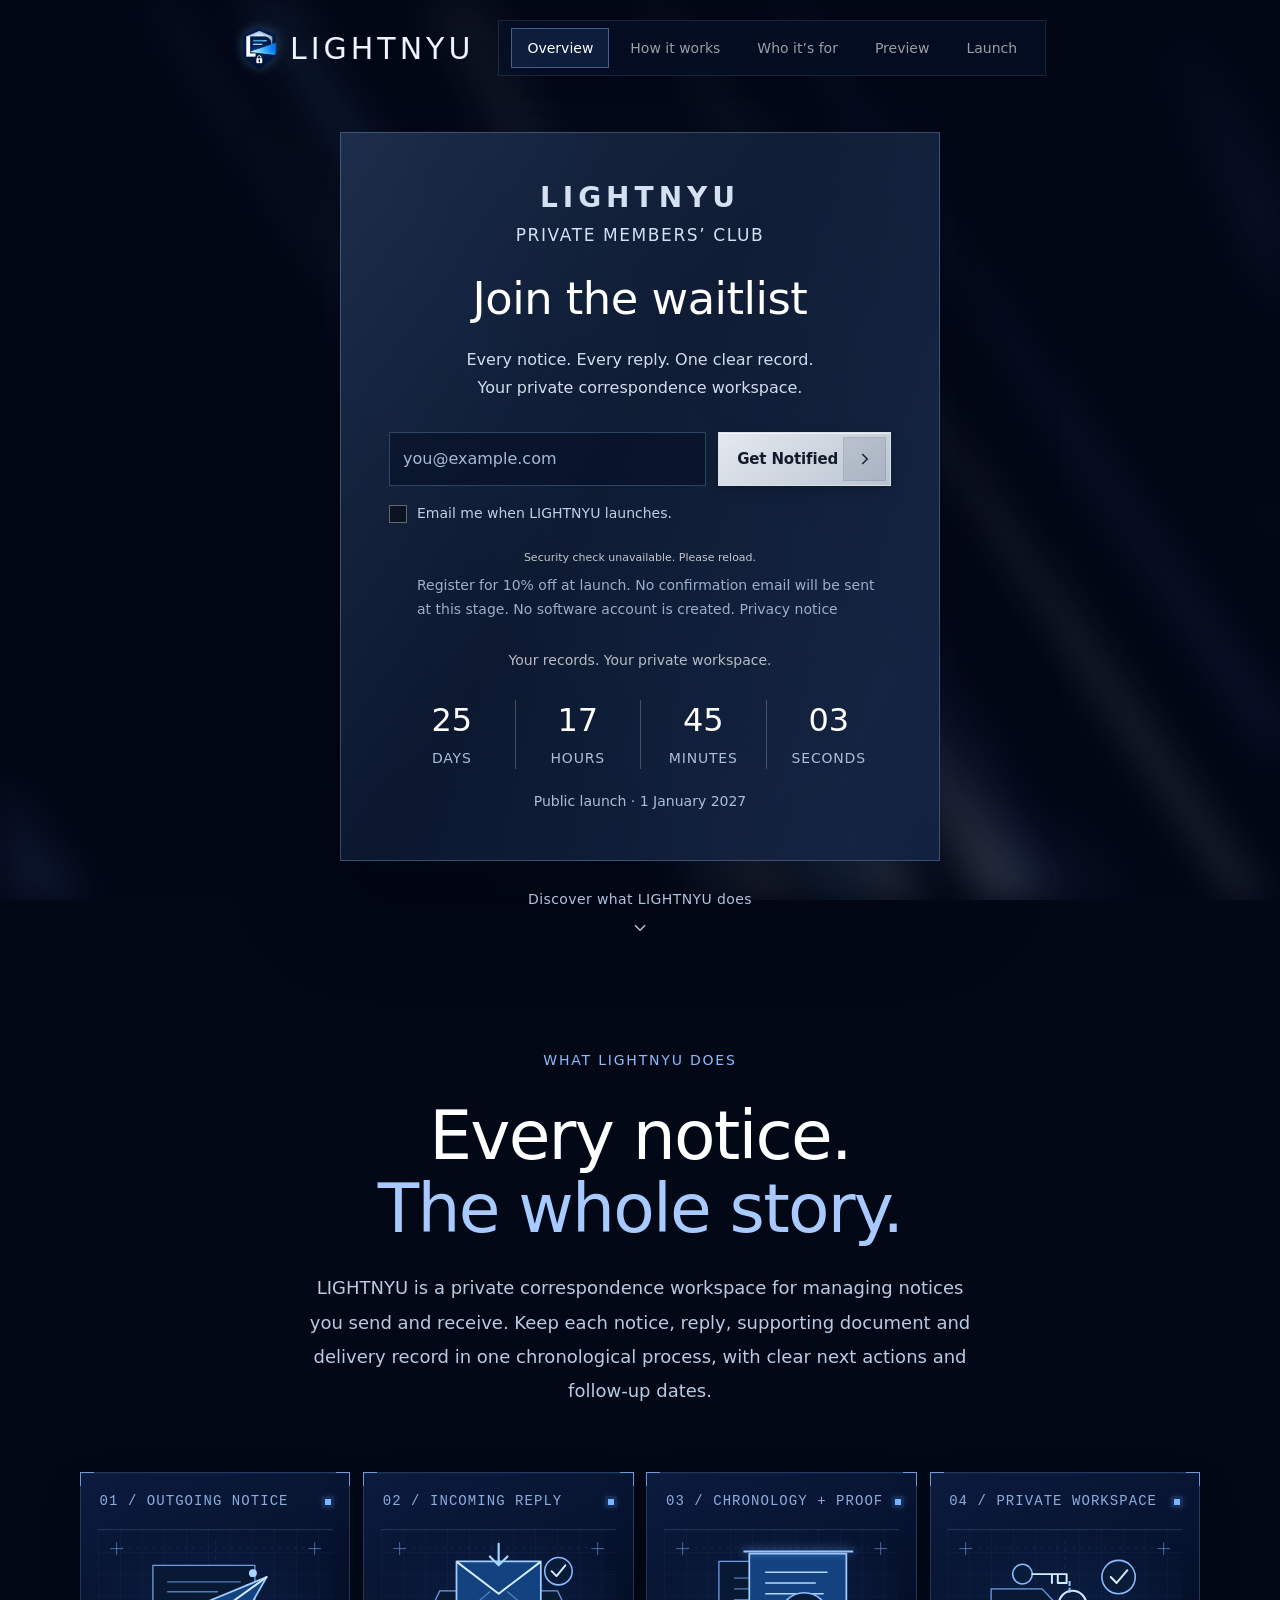
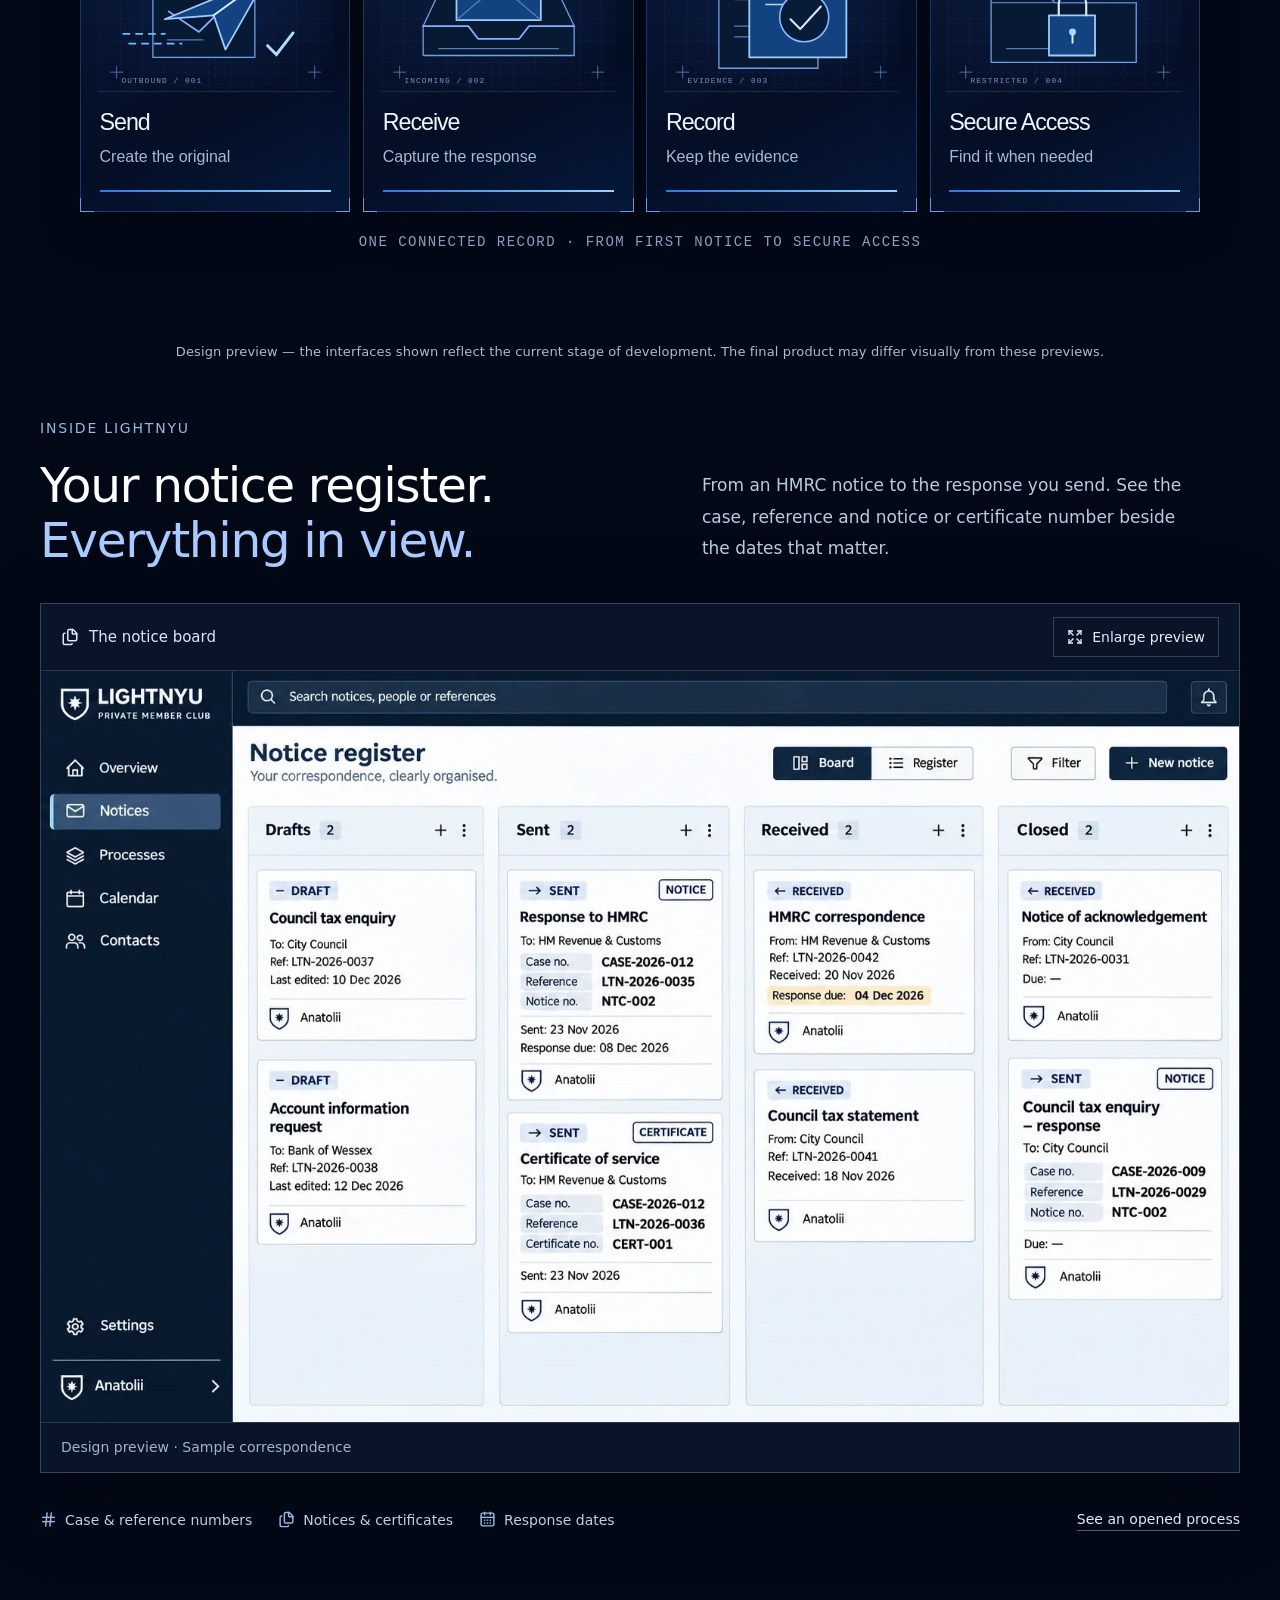
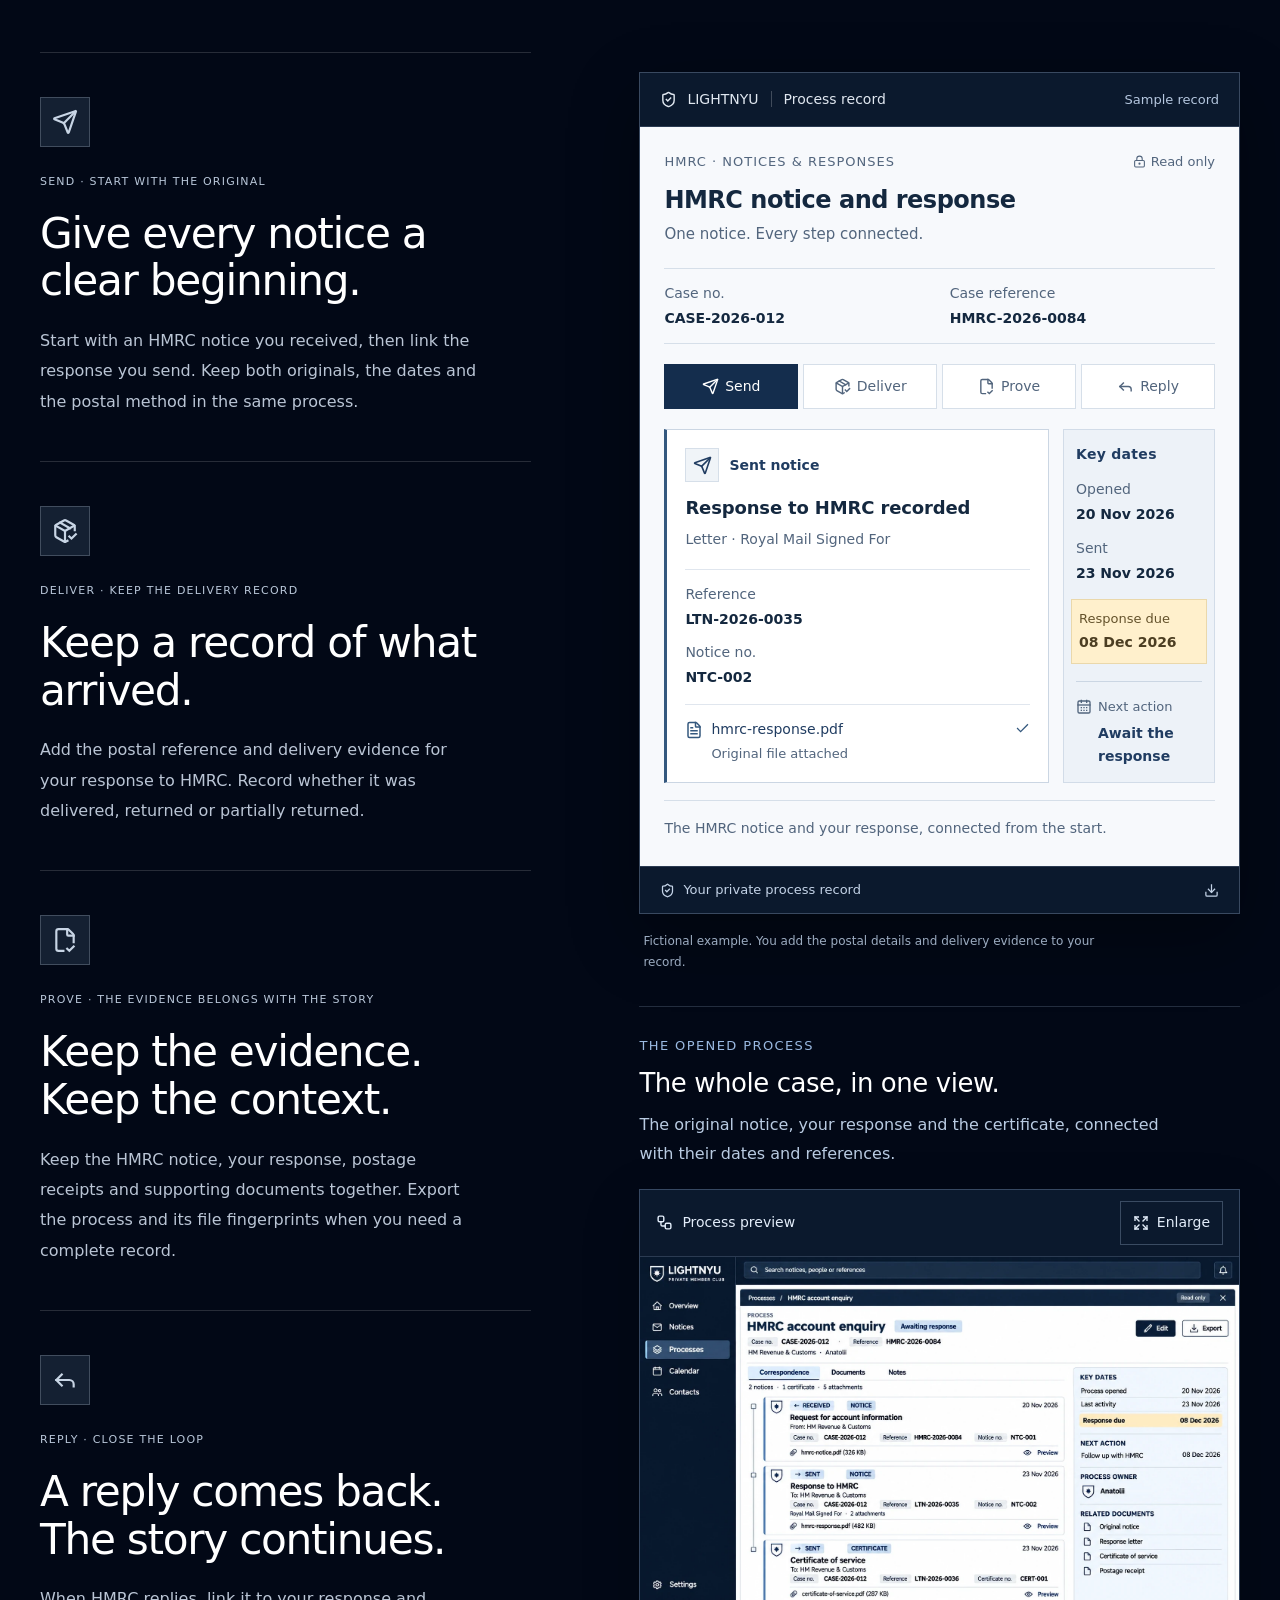
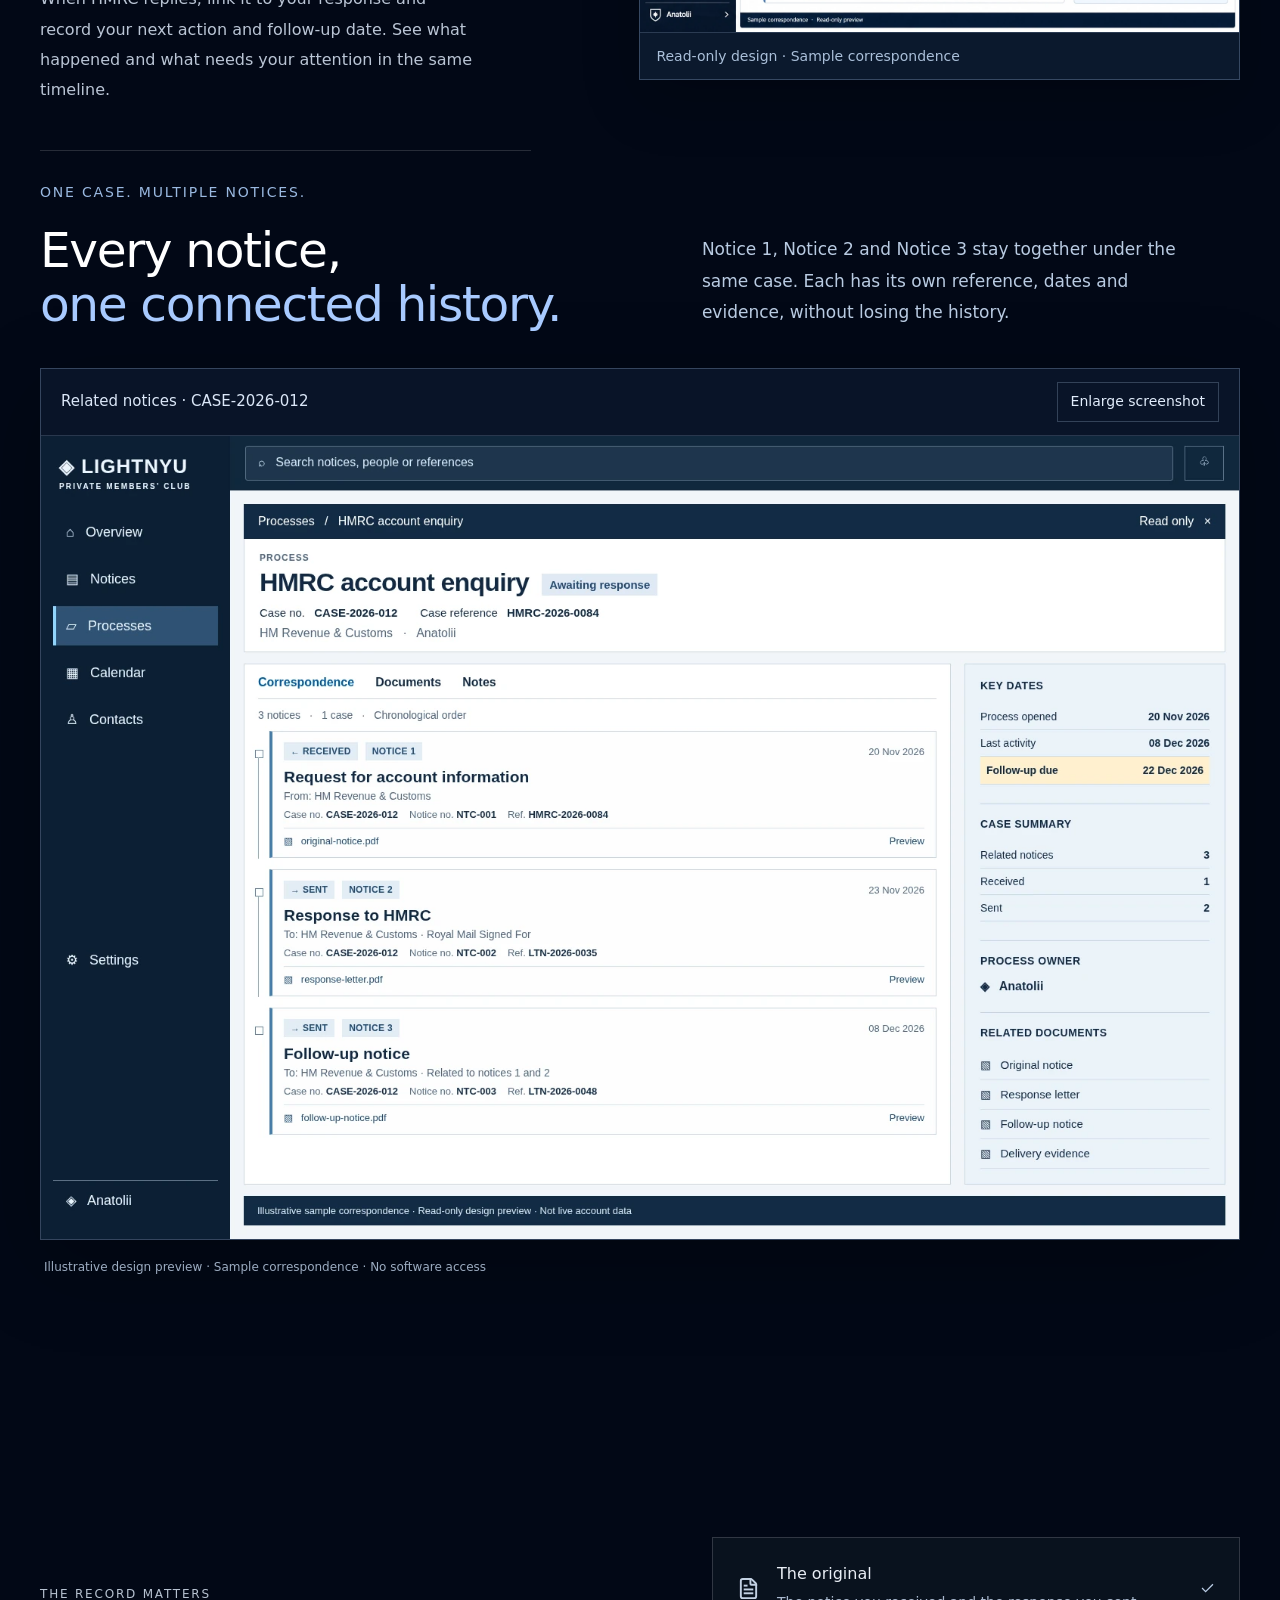
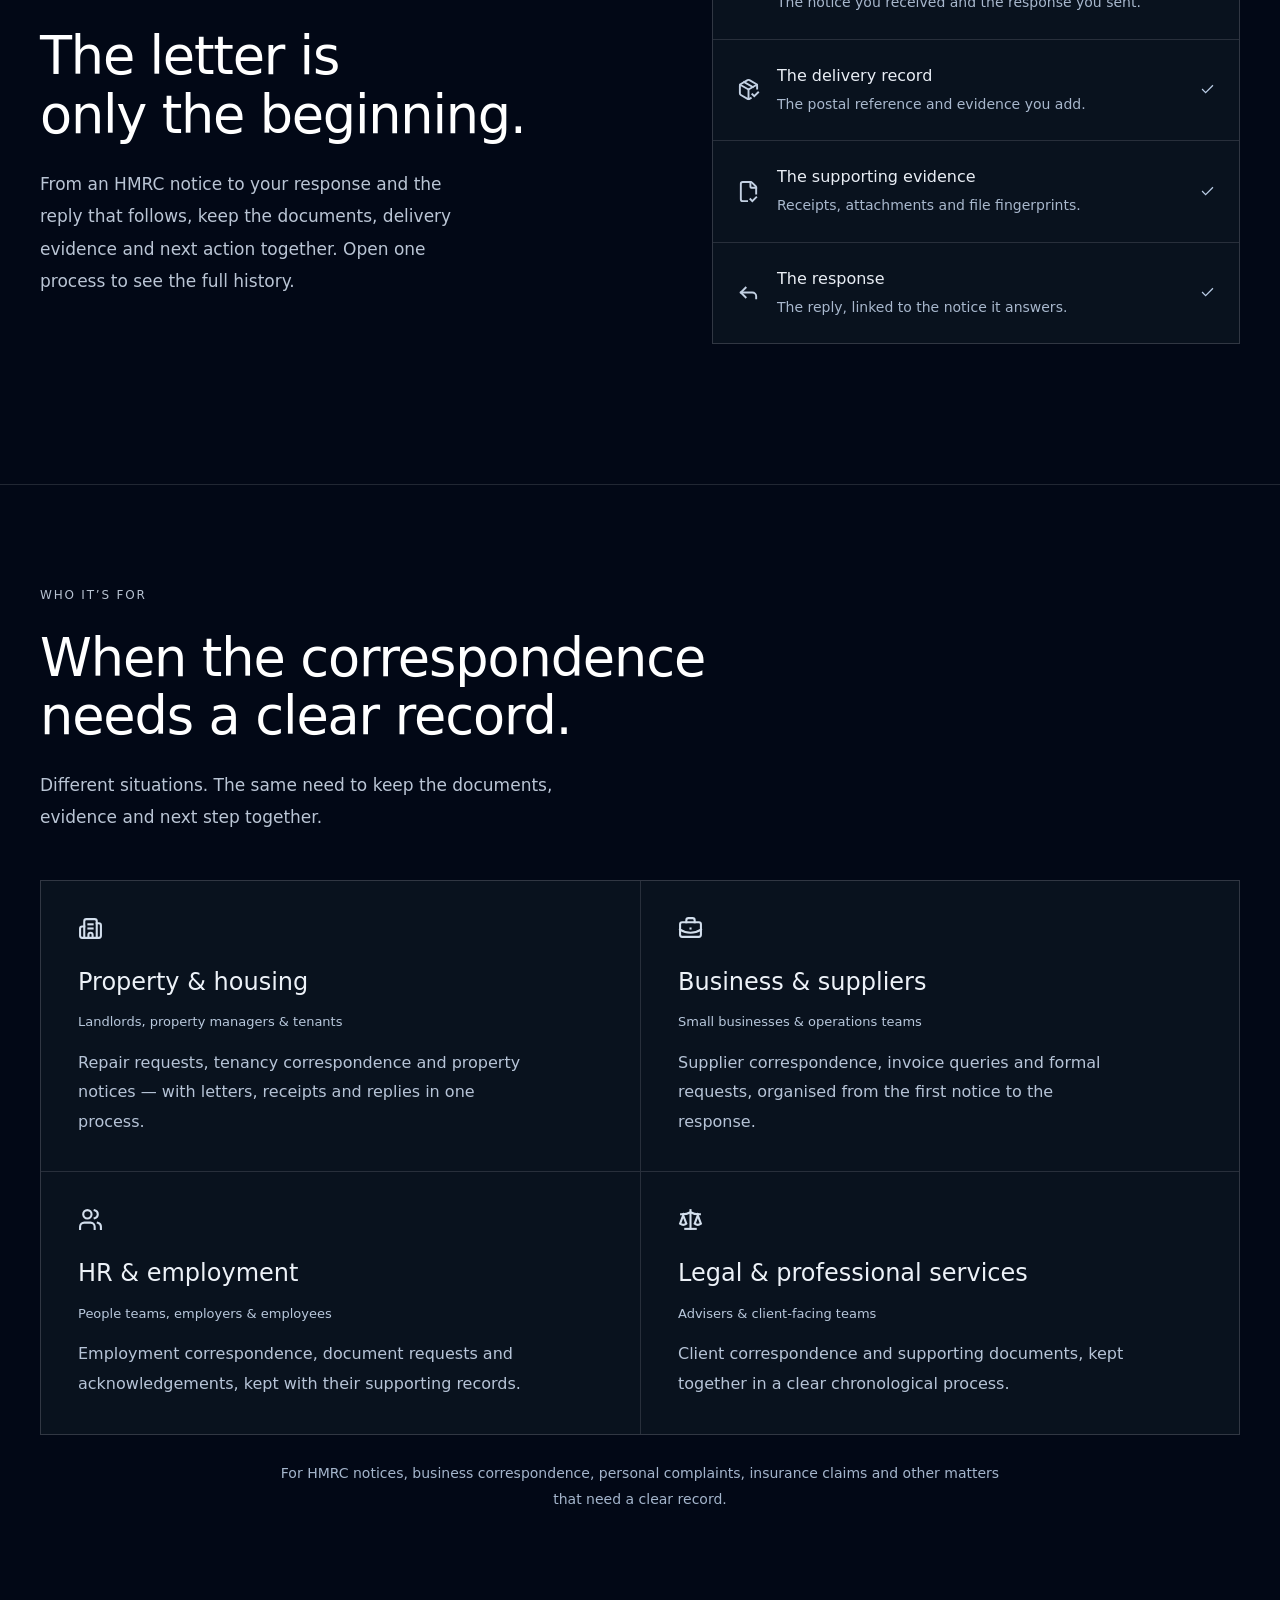
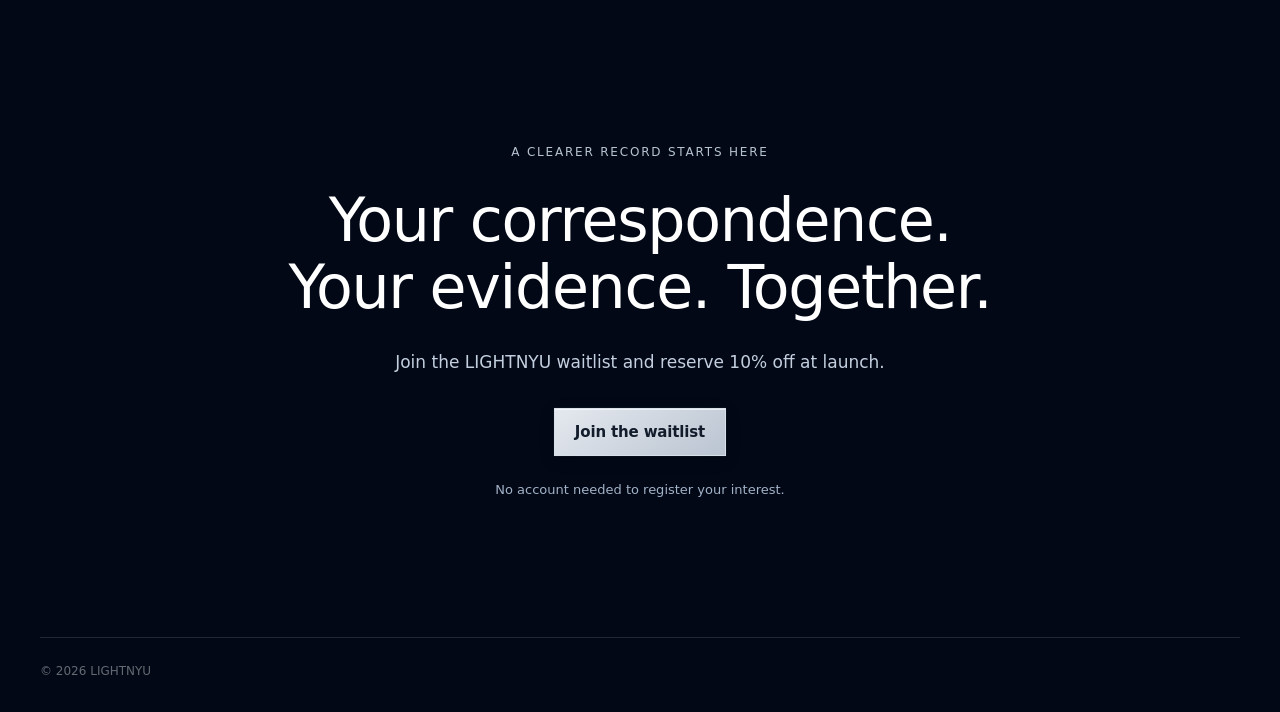
==== index.html @ 3d489ab7 "Restore original wordmark beside standalone shield and clarify design preview" ====
<!DOCTYPE html><html lang="en"><head><meta charSet="utf-8"/><meta name="viewport" content="width=device-width, initial-scale=1"/><link rel="stylesheet" href="/site-base.css"/><link rel="stylesheet" href="/site-extra.css"/><title>LIGHTNYU — Private members’ club &amp; correspondence workspace</title><meta name="description" content="LIGHTNYU brings notices, replies, documents and delivery evidence into one private timeline, with clear next actions for every process."/><link rel="shortcut icon" href="/images/lightnyu-logo-icon.webp"/><link rel="icon" href="/images/lightnyu-logo-icon.webp"/>
<link rel="stylesheet" href="/waitlist-security.css"/><meta name="lightnyu-release" content="brand-privacy-20261124d"/>
<link rel="stylesheet" href="/landing-brand-20261124d.css"/></head><body class="antialiased"><div id="root" class="kinetic-grid-content"></div><script type="module" src="/assets/landing-20261124d.js"></script></body></html>
---- site-extra.css ----
.auth-card>p:not(.site-eyebrow){color:#5e718c}.auth-switch{color:#5e728d;border-color:#b5c2d3}.auth-switch a{color:#233e62}.auth-demo{color:#627693}.auth-continue{letter-spacing:.1px}.auth-layout{gap:11%}.dashboard-nav .brand{letter-spacing:2px;gap:10px;font-size:23px;font-weight:400}.dashboard-nav .brand svg{width:37px;height:37px}.dashboard-nav nav a{color:#5f738f;border-radius:3px}.dashboard-nav nav a:hover{background:#d8dfe8}.dashboard-welcome h1{color:#22344e;letter-spacing:-.9px;font-weight:400}.dashboard-welcome p:not(.site-eyebrow){color:#5e718c}.dashboard-stats article{background:#f3f5f8;border-color:#acbacd;border-radius:5px}.dashboard-stats article>div{color:#667b98}.dashboard-stats article>div svg{stroke-width:1.4px}.dashboard-stats strong{color:#2f486c;font-size:40px;font-weight:400}.dashboard-panel{background:#f3f5f8;border-color:#acbacd;border-radius:5px}.dashboard-panel-head{color:#5d718c;border-color:#bac6d6}.dashboard-panel-head h2{color:#2b4262;font-weight:400}.dashboard-process-row,.dashboard-deadline{border-color:#c7d1de}.dashboard-process-row:hover,.dashboard-deadline:hover{background:#e2e7ef}.dashboard-row-icon{color:#607490;background:#d7dee7;border-radius:4px}.dashboard-process-row h3,.dashboard-deadline h3{color:#324d72;font-weight:400}.dashboard-process-row p,.dashboard-deadline p{color:#6a7f9c}.dashboard-process-row>svg{color:#7286a1}.dashboard-empty{color:#7a8da7}.dashboard-empty p,.dashboard-empty small{color:#637794}.dashboard-bottom>a{color:#617591;background:#e0e5ed;border-color:#a5b4c9;border-radius:5px}.dashboard-bottom h3{color:#324c71;font-weight:400}.dashboard-bottom p{color:#657a97}.onboarding-panel{background:#d4dce6;border-color:#a9b7cb;border-radius:5px}.onboarding-panel h2{color:#2e4668;font-weight:400}.onboarding-panel p:not(.site-eyebrow){color:#627693}.account-panel .field input[readonly]{color:#637794;background:#dee4ec}.account-records h3{color:#233e62;font-weight:400}.account-records>p{color:#627692}.journey-hero,.processes-panel,.process-detail,.accounts-panel,.inline-panel{box-shadow:none;background:#f7f9fc;border-color:#afbccf;border-radius:6px}.simple-heading h1{color:#2c4363;font-weight:400}.page-intro{color:#5c6f8a}.btn.primary{color:#fff;background:#233e62;border-color:#233e62}.btn.primary:hover{background:#172e4d;border-color:#172e4d}.btn{border-radius:4px}.btn.secondary{color:#3d5e8c;border-color:#a5b4c9}.btn.secondary:hover{background:#d3dae4}.journey-stats>div{background:#f5f7fa;border-color:#b6c2d3;border-radius:4px}.journey-stats strong{color:#233e62;font-weight:400}.journey-stats span{color:#637794}.list-heading h2,.process-detail-head h2,.accounts-panel h2,.simple-account-row h3{color:#314b70;font-weight:400}.process-item{border-radius:4px}.process-item-top>strong{color:#314b6f;font-weight:400}.simple-entry-card{background:#f6f8fa;border-color:#abb9cd;border-radius:5px}.entry-head strong{color:#334e73;font-weight:400}.evidence-file{color:#586a83;background:#e2e7ee;border-color:#abb9cc;border-radius:4px}.delivery-actions>button{border-radius:3px}.process-status-row{background:#e6eaf0;border-color:#bac6d6;border-radius:4px}.process-search,.field input,.field select,.field textarea{color:#345078;background:#f6f8fa;border-color:#acbacd;border-radius:4px}.process-notes>summary{background:#d8dee7;border-color:#9dadc4;border-radius:3px}.modal{background:#f1f4f7;border-color:#a0adbf;border-radius:7px}.modal-head{border-color:#b6c2d3}.modal-head h2{color:#334e74;font-weight:400}.modal-footer{background:#dbe1ea;border-color:#b6c2d3}.simple-footer{color:#6a7f9c}.simple-footer>span:first-child{font:400 16px/1.5 var(--heading);letter-spacing:2px;text-transform:uppercase;color:#385578}@media (min-width:1400px){.brand-story{max-width:1260px}}@media (max-width:1000px){.hero-copy h1{font-size:63px}.brand-story{gap:25px;margin-left:5%;margin-right:5%;padding:30px}.brand-story-index{font-size:70px}.auth-intro h1{font-size:45px}.dashboard-nav .brand{letter-spacing:1.7px;font-size:21px}.website-hero{gap:6%;padding-top:60px}.preview-title h2{font-size:29px}}@media (max-width:720px){.website-header{gap:12px;min-height:85px;padding:18px 5%}.brand{letter-spacing:2px;gap:8px;font-size:22px}.brand svg{width:38px;height:38px}.website-header nav{gap:13px;font-size:11px}.website-header .site-button.small{min-height:37px;padding:9px 11px;font-size:10px}.website-hero{gap:50px;padding-top:43px;padding-bottom:55px}.hero-copy h1{letter-spacing:-2px;margin:22px 0;font-size:clamp(54px,12vw,76px)}.hero-copy>.site-eyebrow{letter-spacing:1px;font-size:8px}.site-lead{max-width:470px;font-size:14px;line-height:1.9}.site-button{gap:20px;padding:12px 17px;font-size:12px}.site-text-link{gap:9px;font-size:11px}.site-actions{gap:18px}.product-preview{width:calc(100% - 15px);margin-top:5px;margin-left:0;margin-right:15px;box-shadow:10px 10px 0 -1px #dde3eb,10px 10px #afbccf}.product-preview:before{height:75px;inset:-23px 25px auto}.preview-title h2{font-size:30px}.preview-timeline small{font-size:7px}.preview-timeline h3{font-size:19px}.preview-timeline p{font-size:10px}.preview-top{padding:16px 20px}.preview-title{padding:25px}.preview-timeline{padding-left:25px;padding-right:20px}.preview-timeline time{font-size:7px}.preview-bottom{padding:16px 21px;font-size:9px;line-height:1.7}.how-section{padding-top:55px;padding-bottom:40px}.section-heading h2{font-size:35px}.how-grid h3{font-size:26px}.brand-story{background:0 0;align-items:flex-start;gap:17px;margin-bottom:40px;padding:25px 0}.brand-story-mark{width:49px;height:49px;margin-top:5px}.brand-story-mark svg{width:49px;height:49px}.brand-story h2{font-size:25px}.brand-story .site-eyebrow{letter-spacing:1.2px;font-size:8px}.brand-story p:not(.site-eyebrow){font-size:11px;line-height:1.95}.brand-story-index{display:none}.website-cta{padding:33px 26px}.website-cta h2{font-size:35px}.website-footer .brand{font-size:19px}.auth-intro h1{font-size:40px;line-height:1.15}.auth-card{padding:29px 24px}.auth-card h2{font-size:30px}.dashboard-nav .brand{letter-spacing:2px;font-size:21px}.dashboard-nav .brand svg{width:35px;height:35px}.dashboard-nav nav a{border-radius:3px}.dashboard-welcome h1,.dashboard-stats strong{font-size:35px}.dashboard-stats article,.dashboard-panel,.dashboard-bottom>a,.onboarding-panel{border-radius:5px}.journey-hero,.processes-panel,.process-detail{border-radius:6px}.simple-entry-card{border-radius:5px}.process-item{border-radius:4px}.simple-heading h1{font-size:32px}.dashboard-panel-head h2{font-size:24px}}@media (max-width:370px){.brand{letter-spacing:1.4px;font-size:20px}.brand svg{width:33px;height:33px}.website-header nav{gap:10px}.website-header .site-button.small{padding:8px;font-size:9px}.site-actions{gap:14px}.site-text-link{font-size:10px}}:root{--silver:#bdc6d3;--slate-accent:#2459b7;--accent:#2459b7;--gold:#315fb0;--border:#c1c9d5;--bg:#eef1f6;--surface:#f9fafc;--card:#fff}::selection{color:#143d7f;background:#bcd1f7}:is(button:focus-visible,a:focus-visible,summary:focus-visible){outline-color:#3269ca}.website{background-color:#f5f7fb}.brand{color:#204c94}.site-button,.btn.primary{color:#fff;background:#2459b7;border-color:#2459b7;box-shadow:0 4px 14px #2459b718}.site-button:hover,.btn.primary:hover{background:#19468f;border-color:#19468f}.website h1 em{color:#3268c7}.site-text-link,.site-eyebrow,.hero-copy>.site-eyebrow{color:#345f9d}.site-eyebrow>span{background:#3a70cc}.website-header{border-bottom-color:#c3cbd6}.website-header nav{color:#354c6c}.website-header .site-button.small{color:#24487f;background:linear-gradient(115deg,#fafbfc 0%,#e1e5eb 37%,#f8fafc 58%,#d2d9e3 100%);border-color:#aab6c8;box-shadow:inset 0 1px #fff}.website-header .site-button.small:hover{background:linear-gradient(115deg,#e6edf9,#fff 58%,#ccd8ee);border-color:#8fa8d0}.product-preview{background:#fff;border-color:#aab5c5;box-shadow:15px 15px 0 -1px #e0e4eb,15px 15px #b7c0ce,0 30px 60px #17376312}.product-preview:before{border-color:#a9b6ca}.preview-top,.preview-bottom{color:#3f5778;background:linear-gradient(110deg,#f5f7fa 0%,#d8dee7 36%,#f2f5f9 62%,#cbd3df 100%);border-color:#b8c2d0}.preview-title,.preview-timeline{background:#fff}.preview-status{color:#25549b;background:#e5edfc;border-color:#b1c5e9}.preview-status i{background:#376ec6}.example-tag{color:#48658d;background:#ffffff80;border-color:#aebacd}.preview-dot{color:#2c60ad;background:linear-gradient(135deg,#f4f6fa,#cbd4e1 55%,#e7edf5);border-color:#aab9cf}.preview-timeline article:not(:last-child):after{background:#bdc8d9}.preview-file{color:#315a95;background:#edf1f7;border-color:#c1cbd9}.site-principles{border-color:#bcc6d3}.site-principles>span+span{border-color:#c1c9d4}.site-principles svg{color:#426fba}.how-grid article{border-top-color:#aebbd0}.how-grid article>span{color:#6d8bbd}.brand-story{background:linear-gradient(110deg,#e9edf3,#f7f9fc 52%,#dce2ec);border-color:#bdc7d5}.brand-story-mark{color:#3467b8}.brand-story-index{color:#acb9cf}.website-cta{background:#153e7b;border-color:#355a90}.website-cta:before{border-color:#b9cae24d}.website-cta .site-eyebrow{color:#bdcde5}.website-cta>div>p:not(.site-eyebrow){color:#d1ddef}.site-button.light{color:#173e7b;background:linear-gradient(115deg,#f3f5f9,#cbd3df 39%,#eef2f8 62%,#bdc8d9);border-color:#c4cddc;box-shadow:inset 0 1px #fff}.site-button.light:hover{color:#173e7b;background:#fff;border-color:#fff}.website-footer{border-color:#c1cad7}.auth-card{border-color:#b4c0d2;box-shadow:8px 8px 0 -1px #dfe4ed,8px 8px #b2bed0}.auth-icon{color:#3367b8;background:linear-gradient(135deg,#f6f8fb,#d0d9e7 55%,#f0f4fb);border-color:#acbad0}.auth-switch a,.auth-demo{color:#3263ab}.dashboard-nav{background:linear-gradient(110deg,#f9fafc,#e2e7ef 45%,#f8fafc);border-color:#bbc6d5}.dashboard-nav nav a[aria-current=page]{color:#2559b0;background:#dbe7ff}.user-avatar{color:#285aa6;background:linear-gradient(135deg,#f5f7fa,#cbd5e5);border-color:#b0bfd5}.dashboard-panel,.dashboard-stats article,.dashboard-bottom>a,.journey-hero,.processes-panel,.process-detail,.accounts-panel{border-color:#bcc7d7}.dashboard-panel-head{background:linear-gradient(110deg,#f6f8fb,#e1e6ef 45%,#f4f7fb);border-color:#c0cad9}.dashboard-stats strong{color:#2858a4}.dashboard-stats article>div>svg,.dashboard-panel-head>a{color:#3b6db9}.dashboard-row-icon{color:#3568b8;background:#e6edfb}.dashboard-bottom>a{color:#4875b9;background:linear-gradient(110deg,#f1f4f8,#e2e7f0 65%,#edf1f7)}.onboarding-panel{background:#e2ebfb;border-color:#b4c7e8}.dashboard-deadline>span{color:#3c6cb1}.account-action{color:#2d61ad}.demo-banner{color:#4c6589;background:linear-gradient(110deg,#e7ecf4,#d2dae7 45%,#edf1f7)}.journey-hero{background:#f8fafd}.journey-stats>div{background:linear-gradient(115deg,#fafbfd,#edf1f7);border-color:#c1cbda}.journey-stats strong{color:#2b5bad}.process-item.active,.process-item[aria-pressed=true]{background:#e5edfc;border-color:#7f9dcc}.process-status-row{background:linear-gradient(110deg,#edf1f7,#dce3ee 55%,#edf2f8);border-color:#b9c5d7}.process-notes>summary{background:#e5ecf8;border-color:#9db5da}.process-counterparty,.process-item>small,.process-item-meta{color:#647c9d}.process-item-top>strong{color:#294c81}.entry-rail{color:#3869b1;background:linear-gradient(135deg,#f3f5fa,#cbd5e5 55%,#e8edf6);border-color:#acbdd6}.simple-entry:before{background:#b9c8df}.evidence-file{color:#2b5eac;background:#e9effa;border-color:#b2c5e3}.btn.secondary{color:#2d5ea5;background:#f4f7fc;border-color:#aebed7}.btn.secondary:hover{background:#e4edfc;border-color:#8ea9d2}.simple-footer>span:first-child{color:#2e60ac}.modal{border-color:#afbdd1}.modal-head,.modal-footer{background:linear-gradient(110deg,#f3f6fa,#dfe6f0 55%,#f0f4fa);border-color:#bcc9dc}@media (max-width:720px){.product-preview{box-shadow:10px 10px 0 -1px #e0e4eb,10px 10px #b7c0ce}.brand-story{background:0 0}}.btn,.site-button{gap:9px;min-height:48px;padding:12px 20px;font-size:15px}.btn svg,.site-button svg{width:18px;height:18px}.hero-tools{gap:12px;max-width:440px}.hero-tools>.btn{min-height:48px;padding:12px 21px;font-size:15px}.hero-tools nav{flex-wrap:wrap;justify-content:flex-end;gap:6px;font-size:14px}.hero-tools nav button,.hero-tools nav>a{gap:7px;min-height:44px;padding:9px 10px;font-size:14px;line-height:1.5}.hero-tools nav svg{width:16px;height:16px}.workspace-note{gap:6px 12px;max-width:440px;font-size:12px;line-height:1.7}.workspace-note>button{gap:6px;min-height:44px;padding:8px 4px;font-size:13px}.workspace-note>button svg{width:15px;height:15px}.simple-heading h1{font-size:36px}.page-intro{font-size:16px;line-height:1.8}.journey-stats span{font-size:13px;line-height:1.6}.journey-stats strong{font-size:30px}.journey-stats>div{min-height:90px;padding:17px 19px}.icon-btn,.process-head-actions>.more-wrap>.icon-btn,.simple-account-row>.icon-btn{width:44px;min-width:44px;height:44px;min-height:44px}.icon-btn>svg{width:19px;height:19px}.process-head-actions{flex-wrap:wrap;gap:10px}.process-head-actions .btn{min-height:48px;padding:12px 17px;font-size:15px}.process-delete-button{gap:7px;min-height:44px;padding:10px 13px;font-size:14px}.process-delete-button svg{width:16px;height:16px}.process-menu{min-width:245px;top:calc(100% + 7px)}.process-menu>button{gap:10px;min-height:44px;padding:11px 13px;font-size:14px}.process-menu>button svg{width:18px;height:18px}.process-search{gap:10px;min-height:46px;padding:10px 12px}.process-search input{font-size:15px;line-height:1.6}.process-filters{flex-wrap:wrap;gap:8px}.process-filters>button{min-height:44px;padding:10px 15px;font-size:14px}.process-count{min-width:32px;height:32px;font-size:13px}.process-item{min-height:90px;padding:16px}.process-item-top{flex-wrap:wrap;gap:9px}.process-item-top>strong{font-size:19px;line-height:1.35}.status,.process-item .status,.dashboard-process-row>.status{white-space:normal;text-align:center;padding:6px 9px;font-size:10px;line-height:1.4}.process-counterparty,.process-item>small,.process-item-meta{font-size:12px;line-height:1.8}.process-item-meta{margin-top:7px}.process-item>small{margin-top:4px;display:block}.list-heading h2{font-size:25px}.process-detail-head h2{font-size:27px}.process-detail-head>div>p:not(.eyebrow){font-size:14px;line-height:1.7}.process-status-row{grid-template-columns:minmax(90px,.9fr) minmax(150px,1.2fr) minmax(160px,1.2fr);gap:12px;padding:13px}.process-status-row>label{font-size:14px;line-height:1.6}.process-status-row>select{min-height:46px;padding:9px 11px;font-size:16px}.process-status-row>.btn{white-space:normal;min-height:46px;font-size:14px}.process-notes>summary{gap:8px 14px;min-height:48px;padding:12px 14px;font-size:14px}.process-notes>summary>span:not(.process-notes-label),.process-notes>summary>b{font-size:12px}.process-notes p,.simple-task{font-size:14px;line-height:1.8}.simple-task{gap:11px;min-height:44px}.simple-task input{flex-shrink:0;width:20px;height:20px}.simple-task small{font-size:12px}.text-link{gap:8px;min-height:44px;padding:9px 3px;font-size:14px}.text-link svg{width:17px;height:17px}.simple-entry-card{padding:18px 18px 13px}.entry-head{gap:12px}.entry-head>div{gap:8px}.entry-head strong{font-size:21px}.entry-direction{padding:5px 7px;font-size:10px}.entry-head time,.entry-subject,.reply-reference{font-size:13px;line-height:1.7}.entry-facts{gap:9px;margin:13px 0}.entry-facts>div{padding:10px 12px}.entry-facts dt{font-size:10px;line-height:1.6}.entry-facts dd{font-size:13px;line-height:1.7}.entry-notes{font-size:14px;line-height:1.85}.entry-files{gap:10px}.evidence-file{gap:8px;min-height:44px;padding:10px 13px;font-size:14px}.evidence-file>svg{width:17px;height:17px;display:block}.delivery-actions{gap:9px;margin:16px 0 9px}.delivery-actions>span{font-size:13px}.delivery-actions>button{gap:7px;min-height:44px;padding:10px 13px;font-size:14px}.delivery-actions>button svg{width:15px;height:15px}.entry-actions{gap:8px 14px;margin-top:10px}.entry-actions>button,.entry-actions>.delete-entry{gap:7px;min-height:44px;padding:9px 5px;font-size:14px}.entry-actions>button>svg{width:16px;height:16px;display:block}.additional-files>summary,.previous-files>summary{min-height:44px;padding-top:10px;padding-bottom:10px;font-size:13px;line-height:1.7}.field>span{font-size:14px;line-height:1.6}.field input,.field select,.field textarea,.account-panel .field input{min-height:46px;padding:11px 13px;font-size:16px;line-height:1.6}.field small,.form-hint{font-size:13px;line-height:1.85}.field input[type=file]{min-height:48px;padding:7px;font-size:13px}.field input[type=file]::file-selector-button{min-height:36px;padding:8px 11px;font-size:13px}.direction-buttons{flex-wrap:wrap;gap:10px}.direction-buttons>button{flex:1;gap:8px;min-height:46px;padding:11px 16px;font-size:14px}.form-content{gap:21px;padding:24px}.form-details>summary{min-height:46px;padding:12px 14px;font-size:14px}.current-file{gap:7px;min-height:44px;font-size:13px}.current-file>span{font-size:12px}.modal-footer{flex-wrap:wrap;gap:12px}.modal-footer .btn,.preview-footer .btn{min-height:46px;padding:11px 17px;font-size:14px}.modal-head p{font-size:14px}.inline-editor-head p{font-size:13px}.account-processes{min-height:44px;padding:10px 7px;font-size:14px}.simple-account-row p{font-size:13px;line-height:1.8}.simple-account-row h3{font-size:21px}.empty p,.select-process-empty p,.timeline-empty p{font-size:15px;line-height:1.85}.simple-footer{font-size:12px}.back-to-list{gap:8px;min-height:44px;font-size:14px}.website-header nav{flex-wrap:wrap;gap:20px;font-size:14px}.website-header nav>a:not(.site-button){align-items:center;min-height:44px;padding:8px 2px;display:inline-flex}.website-header .site-button.small{min-height:44px;padding:10px 17px;font-size:14px}.site-text-link{min-height:44px;padding:8px 0;font-size:14px}.dashboard-nav nav a{gap:9px;min-height:46px;padding:11px 15px;font-size:14px}.dashboard-nav nav a>svg{width:19px;height:19px}.user-avatar{width:42px;height:42px;font-size:15px}.dashboard-panel-head a{gap:9px;min-height:44px;font-size:14px}.dashboard-welcome .site-button,.onboarding-panel .site-button{min-height:48px;font-size:15px}.dashboard-process-row p,.dashboard-deadline p,.dashboard-bottom p{font-size:13px;line-height:1.8}.dashboard-deadline>span{width:76px;font-size:12px}.dashboard-empty a,.account-action,.auth-demo{gap:9px;min-height:44px;font-size:14px}.auth-switch{font-size:14px;line-height:1.8}.auth-switch a{align-items:center;min-height:44px;display:inline-flex}.account-records>p,.account-save>span{font-size:14px}.account-save .site-button{min-height:48px}@media (min-width:1001px){.dashboard-main,.dashboard-nav~.simple-app .simple-main{max-width:1560px}.journey-workspace{grid-template-columns:minmax(325px,28%) minmax(0,1fr);gap:20px}.processes-panel,.process-detail{padding:23px}}@media (max-width:1150px){.simple-heading{flex-wrap:wrap;gap:18px}.simple-heading>div:first-child{flex:450px}.hero-tools{flex:340px;align-items:flex-start;max-width:none}.hero-tools nav{justify-content:flex-start}.workspace-note{text-align:left;justify-content:flex-start;max-width:none}.process-status-row{grid-template-columns:1fr 1fr}.process-status-row>label{grid-column:1/-1}.entry-subject{width:100%}.dashboard-nav nav a{padding:11px 10px;font-size:13px}}@media (max-width:800px){.hero-tools{flex-basis:100%;align-items:stretch;width:100%}.hero-tools>.btn{align-self:flex-start}.hero-tools nav{gap:5px}.journey-stats>div{min-height:87px;padding:13px}.journey-stats span{font-size:12px}.journey-stats strong{font-size:28px}.simple-heading h1{font-size:34px}.process-list{gap:12px;max-height:410px}.process-item-top{flex-wrap:wrap;display:flex}.process-item .status{margin-top:0}.process-detail-head h2{font-size:27px}.entry-head time{font-size:12px}.dashboard-nav nav a{min-height:52px;padding:10px 5px;font-size:12px}.form-row{gap:17px}.accounts-panel-head .process-search{width:100%}.website-header{flex-wrap:wrap}.website-header nav{gap:15px}.website-header .site-button.small{min-height:44px;font-size:13px}.onboarding-panel>.site-button{margin-left:0}.preview-footer .danger-text{min-height:44px;padding:8px 3px;font-size:13px}.preview-footer{gap:12px}.document-integrity strong{font-size:13px}.document-integrity small{font-size:12px}}@media (max-width:540px){.hero-tools{flex-direction:column;align-items:stretch;gap:11px;display:flex}.hero-tools>.btn{align-self:stretch;width:100%}.hero-tools nav{flex-wrap:wrap;justify-content:space-between;gap:4px;width:100%;display:flex}.hero-tools nav button,.hero-tools nav>a{min-height:44px;padding:9px 7px;font-size:13px}.workspace-note{gap:4px 10px;font-size:12px}.workspace-note>button{min-height:44px;font-size:13px}.simple-main,.dashboard-nav~.simple-app .simple-main{padding-left:12px;padding-right:12px}.journey-stats{gap:8px}.journey-stats>div{padding:12px 10px}.journey-stats span{font-size:11px;line-height:1.6}.journey-stats strong{font-size:28px}.process-list{max-height:380px}.process-item{padding:15px}.process-item-top>strong{font-size:19px;line-height:1.4}.process-item .status{max-width:none;font-size:10px}.process-counterparty,.process-item>small,.process-item-meta{font-size:12px}.processes-panel,.process-detail{padding:17px}.process-head-actions{justify-content:flex-start;gap:8px}.process-head-actions>.btn{flex:100%;margin:0}.process-delete-button{min-height:44px;padding:10px 13px;font-size:14px}.process-head-actions>.more-wrap{margin-left:auto}.process-head-actions>.more-wrap>.icon-btn{width:44px;height:44px}.process-status-row{gap:10px;padding:12px}.process-status-row>.btn{padding:10px;font-size:14px}.process-status-row>select{padding:9px;font-size:16px}.simple-entry{padding-left:30px}.simple-entry-card{padding:15px 12px 12px}.entry-head{flex-wrap:wrap;gap:10px}.entry-head>div{width:100%}.entry-head time{font-size:12px}.entry-head strong{font-size:21px}.entry-subject{font-size:13px}.entry-facts{gap:8px}.entry-facts>div{padding:9px}.entry-facts dt{font-size:10px}.entry-facts dd{font-size:13px}.entry-notes{font-size:14px}.delivery-actions{gap:8px}.delivery-actions>span{width:100%;font-size:13px}.delivery-actions>button{min-height:44px;padding:10px 11px;font-size:13px}.entry-actions{gap:6px 12px}.entry-actions>button,.entry-actions>.delete-entry{min-height:44px;padding:9px 3px;font-size:13px}.entry-actions>.delete-entry{margin-left:0}.evidence-file{min-height:44px;font-size:13px}.form-row{grid-template-columns:1fr}.modal .form-content,.form-content{gap:20px;padding:20px}.field input,.field textarea,.field select{min-height:46px;font-size:16px}.modal-footer{gap:10px;padding:16px}.modal-footer .btn,.preview-footer .btn{min-height:46px;padding:11px 14px;font-size:14px}.preview-footer>div{flex-wrap:wrap;gap:9px}.direction-buttons>button{min-height:46px;padding:11px;font-size:14px}.simple-account-row>.icon-btn{width:44px;min-width:44px;height:44px}.account-processes{min-height:44px;padding:8px 0;font-size:14px}.website-header{row-gap:12px}.website-header nav{justify-content:space-between;gap:12px;width:100%}.website-header .site-button.small{padding:10px 16px;font-size:14px}.site-actions{gap:12px 20px}.site-actions .site-button{min-height:48px;font-size:15px}.site-text-link{min-height:44px;font-size:14px}.dashboard-nav nav{grid-template-columns:repeat(4,minmax(0,1fr));gap:4px;display:grid}.dashboard-nav nav a{gap:6px;min-height:58px;padding:10px 2px;font-size:12px}.dashboard-nav nav a>span{overflow-wrap:anywhere}.dashboard-main{padding-left:16px;padding-right:16px}.dashboard-process-row>.status{font-size:10px}.dashboard-panel-head{flex-wrap:wrap;gap:6px}.dashboard-welcome .site-button{font-size:15px}.form-hint,.current-file{font-size:13px}.current-file>span{font-size:12px}}.hero-copy,.product-preview,.auth-card,.dashboard-welcome{animation:none}@media (prefers-reduced-motion:no-preference){.reveal-target{opacity:0;transition:opacity .6s cubic-bezier(.2,.65,.25,1),translate .65s cubic-bezier(.2,.65,.25,1);transition-delay:var(--reveal-delay,0s);translate:0 14px}.reveal-target.is-revealed{opacity:1;translate:0}.modal[open]{animation:.22s ease-out dialog-arrive}@keyframes dialog-arrive{0%{opacity:0;translate:0 8px}to{opacity:1;translate:0}}}@media (prefers-reduced-motion:reduce){.reveal-target{opacity:1;transition:none;translate:none}.modal[open]{animation:none}}.organisation-actions{flex-shrink:0;align-items:center;gap:10px;display:flex}.simple-account-row>.organisation-actions{flex:none;min-width:0}.organisation-delete{color:#963f37;background:#fff8f7;border:1px solid #d7b6b2;border-radius:4px;justify-content:center;align-items:center;gap:7px;min-height:44px;padding:10px 13px;font-size:14px;display:inline-flex}.organisation-delete:hover{background:#fcebe8;border-color:#be8b83}.simple-account-row>.account-processes{flex:none}.simple-account-row>div:not(.organisation-actions){min-width:0}@media (max-width:800px){.journey-workspace.has-processes.mobile-list>.process-detail,.journey-workspace.mobile-detail>.processes-panel{display:none}.journey-workspace{grid-template-columns:minmax(0,1fr)}.process-list{gap:12px;max-height:none;display:flex;overflow:visible}.processes-panel,.process-detail{min-width:0;scroll-margin-top:14px}.process-detail .back-to-list{margin-bottom:16px;display:inline-flex}.is-mobile-detail .journey-hero .page-intro,.is-mobile-detail .journey-stats{display:none}.is-mobile-detail .journey-hero{padding-bottom:16px}.simple-account-row{flex-wrap:wrap;gap:14px}.simple-account-row>div:not(.organisation-actions){flex:calc(100% - 65px)}.simple-account-row>.account-processes{white-space:normal;flex:auto;min-width:0;margin-left:0}.simple-account-row>.organisation-actions{flex:none;gap:8px}.organisation-delete{min-height:44px}.simple-entry-card,.entry-facts>div{min-width:0}.entry-facts{grid-template-columns:repeat(2,minmax(0,1fr));display:grid}.entry-facts dd{overflow-wrap:anywhere;display:block}.entry-facts dd svg{vertical-align:middle;display:inline}.process-menu{min-width:min(245px,100vw - 60px);max-width:calc(100vw - 40px)}.modal{width:calc(100% - 24px);max-height:calc(100dvh - 24px)}.modal-head{gap:10px;padding:20px 16px}.modal-head h2{overflow-wrap:anywhere;font-size:25px}.modal .form-content{padding:19px 16px}.modal-footer{padding-bottom:max(16px,env(safe-area-inset-bottom))}.preview-footer>div{width:100%;display:flex}.preview-footer>div>.btn{white-space:normal;flex:1;min-width:0}.document-integrity{padding:16px}.toast{width:max-content;max-width:calc(100% - 24px)}.website-hero,.how-grid,.website-cta,.auth-layout,.dashboard-grid,.account-grid,.hero-copy,.product-preview,.auth-intro,.auth-card{min-width:0}.auth-layout{padding-bottom:55px}.auth-continue{white-space:normal}.website-footer{gap:15px}.website-footer>a:last-child{align-items:center;min-height:44px;display:flex}}@media (max-width:720px){.dashboard-nav{flex-wrap:nowrap;min-height:72px;padding:12px 16px}.dashboard-nav .brand{letter-spacing:1.6px;font-size:20px}.dashboard-nav nav{width:auto;padding:6px 10px calc(6px + env(safe-area-inset-bottom));z-index:50;background:linear-gradient(110deg,#f6f8fc,#e4eaf3 50%,#f6f8fc);border-top:1px solid #b7c5da;grid-template-columns:repeat(4,minmax(0,1fr));gap:4px;display:grid;position:fixed;bottom:0;left:0;right:0;box-shadow:0 -6px 22px #18365c0c}.dashboard-nav nav a{text-align:center;overflow-wrap:anywhere;flex-direction:column;gap:6px;min-height:58px;padding:8px 2px;font-size:12px;line-height:1.4;display:flex}.dashboard-nav nav a>svg{width:20px;height:20px}.dashboard-main,.dashboard-nav~.simple-app .simple-main{padding-bottom:calc(100px + env(safe-area-inset-bottom))}.dashboard-nav~.simple-app .hero-tools nav{display:none}.dashboard-nav~.simple-app .hero-tools{gap:4px}.dashboard-nav~.simple-app .workspace-note{font-size:11px}.dashboard-nav~.simple-app .toast{bottom:calc(88px + env(safe-area-inset-bottom))}.dashboard-welcome h1{font-size:32px}.dashboard-stats article{padding:17px 14px}.dashboard-stats article>div{font-size:12px}.dashboard-bottom>a{padding:20px}.dashboard-panel-head h2{font-size:23px}.page-intro{font-size:14px;line-height:1.8}.simple-heading h1{font-size:32px}.journey-hero{padding:18px 16px}.hero-tools nav{justify-content:flex-start}.hero-tools nav button,.hero-tools nav>a{padding-left:7px;padding-right:7px}.journey-stats>div{min-height:82px;padding:12px 9px}.journey-stats span{font-size:11px}.process-detail-head>div:first-child{width:100%;min-width:0}.process-detail-head h2{font-size:26px;line-height:1.35}.process-status-row{grid-template-columns:minmax(0,1fr) minmax(0,1fr);gap:9px;padding:11px}.process-status-row>.btn{padding:10px 8px;font-size:13px}.process-status-row>select{padding:9px 6px;font-size:16px}.entry-head time{white-space:normal;width:100%}.entry-subject{overflow-wrap:anywhere}.entry-actions{grid-template-columns:1fr 1fr;gap:7px 10px;display:grid}.entry-actions>button{text-align:left;overflow-wrap:anywhere;justify-content:flex-start;min-height:44px;line-height:1.5}.entry-actions>.delete-entry{margin-left:0}.delivery-actions>button{flex:auto;padding:10px 8px;font-size:12px}.entry-notes{overflow-wrap:anywhere}.simple-account-row{padding:18px 15px}.simple-account-row>.organisation-actions{gap:8px}.simple-account-row p{overflow-wrap:anywhere}.organisation-delete{padding:10px 11px;font-size:13px}.account-processes{font-size:13px}.accounts-panel-head{padding:18px 15px}.accounts-panel-head h2{font-size:25px}.process-item{width:100%;max-width:100%}.process-item-top>strong{flex:180px}.process-item .status{margin:0}.onboarding-panel{display:block}.onboarding-panel .auth-icon{margin-bottom:18px}.onboarding-panel>.site-button{width:100%;margin-top:20px;display:flex}.dashboard-process-row>.status{margin-left:0}.dashboard-deadline{gap:10px;padding:19px 16px}.dashboard-deadline>span{width:62px;font-size:11px}.dashboard-row-icon{width:34px;height:34px}}@media (max-width:380px){.entry-facts,.entry-actions{grid-template-columns:minmax(0,1fr)}.simple-account-row>.organisation-actions{justify-content:flex-end;width:100%}.organisation-delete{flex:1}.simple-account-row>.account-processes{flex-basis:100%;width:100%}.delivery-actions>button{flex-basis:calc(50% - 8px)}.hero-copy h1{font-size:52px}.preview-title{padding:22px 19px}.preview-timeline{padding-left:19px;padding-right:17px}.website-cta h2{font-size:32px}}@media (max-width:720px){.website-header nav>.header-how{display:none}.dashboard-nav nav a{letter-spacing:-.1px;font-size:11px}.dashboard-nav nav a>span{white-space:nowrap;overflow-wrap:normal}}.interest-card{background:#fff;border:1px solid #aab8cd;border-radius:4px;min-width:0;scroll-margin-top:25px;box-shadow:12px 12px 0 -1px #e1e6ef,12px 12px #b6c2d4}.interest-card-top,.interest-card-bottom{color:#315585;background:linear-gradient(110deg,#f6f8fb,#d8e0ec 42%,#f3f6fb 70%,#d3dce9);border-bottom:1px solid #bdc9da;align-items:center;gap:10px;padding:18px 24px;font-size:.875rem;display:flex}.interest-card-top>svg{color:#3267bb}.interest-offer{color:#2458a9;margin-left:auto;font-size:.8125rem;font-weight:600}.interest-card-body{padding:32px}.interest-card-body>.site-eyebrow{letter-spacing:1.3px;font-size:.8125rem}.interest-card h2{letter-spacing:-.6px;margin:15px 0 18px;font-size:2.25rem;font-weight:400;line-height:1.25}.interest-card h2 em{color:#2f67c3;font-weight:400}.interest-card-body>p:not(.site-eyebrow){color:#586d8d;font-size:1rem;line-height:1.85}.interest-form{flex-direction:column;gap:20px;margin-top:27px;display:flex}.interest-form .field>span{font-size:.9375rem}.interest-form .field input{background:#f8faff;min-height:52px;padding:13px 15px;font-size:1rem}.interest-consent{cursor:pointer;color:#455e82;align-items:flex-start;gap:12px;min-height:44px;font-size:.875rem;line-height:1.75;display:flex}.interest-consent input{accent-color:#2459b7;flex-shrink:0;width:20px;height:20px;margin:3px 0 0}.interest-submit{width:100%;min-height:52px;font-size:1rem;font-weight:500}.interest-privacy{color:#627591;align-items:flex-start;gap:9px;font-size:.8125rem;line-height:1.8;display:flex}.interest-privacy svg{margin-top:4px}.interest-card-bottom{letter-spacing:.3px;border-top:1px solid #bdc9da;border-bottom:0;justify-content:center;font-size:.8125rem}.interest-success{background:#edf4ff;border:1px solid #adc3e5;margin-top:28px;padding:25px}.interest-success>span{color:#2459b7;background:#d5e4ff;justify-content:center;align-items:center;width:44px;height:44px;margin-bottom:17px;display:flex}.interest-success h3{margin-bottom:12px;font-size:1.65rem;font-weight:400}.interest-success p{color:#456186;font-size:1rem;line-height:1.8}.interest-trap{width:1px;height:1px;position:absolute;top:auto;left:-10000px;overflow:hidden}.interest-table{overflow:auto}.interest-table table{border-collapse:collapse;text-align:left;width:100%;font-size:.9375rem}.interest-table th,.interest-table td{border-bottom:1px solid #d5deeb;padding:17px 22px;line-height:1.7}.interest-table th{color:#35547d;white-space:nowrap;background:#edf2fa;font-weight:500}.interest-table td:first-child{overflow-wrap:anywhere;min-width:200px}.interest-admin-note{color:#647793;max-width:820px;margin:22px 0;font-size:.9375rem;line-height:1.85}.website .section-heading>p:last-child,.website .how-grid p,.website .brand-story p:not(.site-eyebrow),.website .website-cta>div>p:not(.site-eyebrow){font-size:1rem;line-height:1.85}.website .site-lead{font-size:1.0625rem}.website .hero-reassurance{font-size:.875rem;line-height:1.8}.website .site-principles>span{font-size:.875rem}.website-hero{grid-template-columns:1fr 1.05fr;align-items:center;gap:7%;padding-top:56px;padding-bottom:70px}.website .hero-copy>.site-eyebrow{letter-spacing:1.2px;font-size:.8125rem;line-height:1.8}.website .site-eyebrow{font-size:.8125rem}.website .brand-story-index{display:none}.website .how-grid article{padding-top:25px}.website .how-grid h3{margin-top:0}.website-footer{font-size:.875rem}.website a.site-text-link,.website a.site-button{gap:10px}.website .site-text-link>svg,.website .site-button>svg{display:none}@media (max-width:1000px){.website-hero{grid-template-columns:1fr 1.1fr;gap:5%}.interest-card-body{padding:27px}.interest-card-top{flex-wrap:wrap;padding:16px 22px}.interest-offer{width:100%;margin-left:30px}.interest-card h2{font-size:2rem}}@media (max-width:720px){.website-hero{flex-direction:column;align-items:stretch;gap:32px;padding-top:32px;padding-bottom:48px;display:flex}.hero-copy h1{margin:19px 0;font-size:3.25rem;line-height:1.08}.hero-copy>.site-eyebrow{font-size:.8125rem}.site-actions{margin-top:15px}.hero-reassurance{margin-top:10px}.interest-card{width:calc(100% - 8px);max-width:560px;margin:0 auto;scroll-margin-top:18px;box-shadow:7px 7px 0 -1px #e1e6ef,7px 7px #b6c2d4}.interest-card-body{padding:25px 21px}.interest-card h2{font-size:1.9375rem}.interest-card-top{padding:16px 20px;font-size:.875rem}.interest-offer{font-size:.875rem}.interest-form{gap:19px;margin-top:24px}.interest-consent{font-size:.875rem}.interest-card-bottom{padding:15px 18px}.website-header nav{font-size:.875rem}.website-header .site-button.small{font-size:.8755rem}.website .section-heading h2,.website .website-cta h2{font-size:2.1rem}}.focused-home{grid-template-rows:88px minmax(0,1fr) 40px;height:100dvh;min-height:100dvh;display:grid}.focused-home .website-header{grid-template-columns:1fr auto 1fr;align-items:center;gap:24px;width:calc(100% - 8vw);max-width:1800px;height:88px;min-height:0;padding:14px 0;display:grid}.focused-home .brand{justify-self:start;gap:13px;font-size:2.125rem}.focused-home .brand svg{width:46px;height:46px}.club-header-label{letter-spacing:1.6px;color:#315581;text-align:center;white-space:nowrap;margin:0;font-size:1.125rem;font-weight:400;line-height:1.5}.focused-home .website-header nav{justify-self:end;gap:0;width:auto;margin:0}.focused-home .website-header nav a{color:#315581;white-space:nowrap;font-size:1rem}.focused-home main{grid-template-rows:minmax(min-content,1.15fr) minmax(0,.85fr);place-items:center;gap:18px;min-height:0;padding:20px 4vw 12px;display:grid}.focused-home .website-hero{text-align:left;grid-template-columns:minmax(0,1.05fr) minmax(0,.95fr);align-items:start;gap:25px 6%;width:100%;max-width:1800px;margin:0;padding:0;display:grid}.focused-home .hero-copy{grid-area:1/1;min-width:0}.focused-home .hero-copy h1{letter-spacing:-1.8px;margin:0 0 21px;font-size:clamp(3rem,5.5vw,6.5rem);line-height:1.04}.focused-home .hero-copy h1 em{color:#285dc0;font-style:normal}.focused-home .site-lead{color:#456080;max-width:none;margin:0;font-size:clamp(1.1875rem,1.35vw,1.5rem);line-height:1.6}.focused-home .interest-card{text-align:left;background:#fff;border:1px solid #aabbd3;border-radius:3px;grid-area:1/2/span 2;align-self:center;width:100%;max-width:none;margin:0;scroll-margin-top:24px;box-shadow:0 7px 24px #23498108}.focused-home .interest-card-body{border-top:3px solid #bac7da;padding:clamp(28px,2.3vw,42px)}.focused-home .interest-card h2{letter-spacing:-.3px;margin:0 0 24px;font-size:clamp(1.75rem,2.5vw,2.625rem);font-weight:400;line-height:1.25}.focused-home .interest-card h2 em{color:#285dc0;font-style:normal}.focused-home .interest-form{gap:12px;margin:0}.interest-entry-row{grid-template-columns:minmax(0,1fr) auto;align-items:end;gap:12px;display:grid}.focused-home .interest-entry-row .field{gap:9px;min-width:0}.focused-home .interest-entry-row .field>span{font-size:1rem}.focused-home .interest-entry-row .field input{border-color:#a1b5d1;height:58px;min-height:58px;padding:14px 16px;font-size:1.0625rem}.focused-home .interest-submit{gap:8px;width:auto;height:58px;min-height:58px;padding:14px 21px;font-size:1.0625rem}.focused-home .interest-consent{align-items:center;gap:10px;min-height:44px;font-size:.9375rem;line-height:1.65}.focused-home .interest-consent input{width:22px;height:22px;margin:0}.focused-home .interest-privacy{color:#64758d;margin:0;font-size:.875rem;line-height:1.6;display:block}.focused-home .interest-success{background:0 0;border:0;align-items:flex-start;gap:14px;margin:0;padding:12px 0;display:flex}.focused-home .interest-success>svg{color:#285dc0;flex-shrink:0;margin-top:2px}.focused-home .interest-success p{margin:0;font-size:1.0625rem;line-height:1.75}.landing-highlights{border-top:1px solid #bdcbde;grid-area:2/1;min-width:0;padding-top:22px}.landing-highlights ul{grid-template-columns:repeat(2,minmax(0,1fr));gap:16px 24px;margin:0;padding:0;list-style:none;display:grid}.landing-highlights li{color:#456080;align-items:center;gap:11px;min-width:0;font-size:clamp(1.0625rem,1.2vw,1.25rem);line-height:1.5;display:flex}.landing-highlights li>svg{color:#285dc0;flex-shrink:0;width:24px;height:24px}.landing-illustration{pointer-events:none;justify-content:center;align-items:center;width:100%;max-width:1800px;height:100%;min-height:0;margin:0;display:flex}.landing-illustration img{object-fit:contain;width:auto;max-width:100%;height:100%;display:block}.focused-home .website-footer{color:#64758d;gap:0;width:calc(100% - 8vw);max-width:1800px;height:40px;min-height:0;margin:0 auto;padding:9px 0;font-size:.875rem;line-height:1.5}@media (min-width:741px) and (max-height:760px){.focused-home{grid-template-rows:72px minmax(0,1fr) 34px}.focused-home .website-header{height:72px;padding-top:10px;padding-bottom:10px}.focused-home .brand{font-size:1.875rem}.focused-home .brand svg{width:40px;height:40px}.focused-home main{gap:12px;padding-top:14px;padding-bottom:8px}.focused-home .hero-copy h1{margin:0 0 16px;font-size:clamp(2.625rem,5.1vw,4.5rem)}.focused-home .website-hero{row-gap:18px}.focused-home .interest-card-body{padding:23px 24px 20px}.focused-home .interest-card h2{margin-bottom:18px}.focused-home .website-footer{height:34px;padding:6px 0}}@media (min-width:741px) and (max-width:1100px){.focused-home .interest-entry-row{grid-template-columns:minmax(0,1fr);gap:10px}.focused-home .interest-submit{width:100%}}@media (max-width:740px){.focused-home{grid-template-rows:76px minmax(0,1fr) 32px}.focused-home .website-header{gap:12px;width:calc(100% - 40px);height:76px;padding:8px 0}.focused-home .brand{gap:9px;font-size:1.5rem}.focused-home .brand svg{width:32px;height:32px}.club-header-label{letter-spacing:.5px;font-size:.875rem}.focused-home .website-header nav a{font-size:.9375rem}.focused-home main{grid-template-rows:minmax(min-content,1.15fr) minmax(0,.85fr);gap:10px;padding:16px 20px 8px}.focused-home .website-hero{text-align:center;grid-template-columns:minmax(0,1fr);gap:16px;max-width:560px}.focused-home .hero-copy{grid-area:1/1}.focused-home .hero-copy h1{letter-spacing:-.8px;margin:0 0 12px;font-size:2.5rem;line-height:1.1}.focused-home .site-lead{font-size:1rem;line-height:1.4}.focused-home .interest-card{grid-area:2/1;width:100%;box-shadow:0 5px 18px #23498106}.focused-home .interest-card-body{padding:20px 22px 18px}.focused-home .interest-card h2{margin-bottom:17px;font-size:1.625rem}.landing-highlights{grid-area:3/1;padding-top:14px}.landing-highlights ul{gap:11px 18px}.landing-highlights li{justify-content:center;gap:8px;font-size:.9375rem}.landing-highlights li>svg{width:20px;height:20px}.focused-home .website-footer{width:calc(100% - 40px);height:32px;padding:6px 0;font-size:.8125rem}}@media (max-width:540px){.focused-home{grid-template-rows:80px minmax(0,1fr) 30px}.focused-home .website-header{grid-template-rows:40px 20px;grid-template-columns:1fr auto;gap:3px 12px;height:80px;padding:8px 0}.focused-home .brand{grid-area:1/1}.club-header-label{letter-spacing:1px;grid-area:2/1/auto/-1;justify-self:center;font-size:.875rem;line-height:20px}.focused-home .website-header nav{grid-area:1/2}.focused-home main{gap:9px;padding:13px 20px 6px}.focused-home .website-hero{gap:14px}.focused-home .hero-copy h1{margin:0 0 10px;font-size:2.25rem;line-height:1.1}.focused-home .interest-card-body{padding:18px 18px 16px}.focused-home .interest-card h2{margin-bottom:16px;font-size:1.5rem}.interest-entry-row{grid-template-columns:minmax(0,1fr);gap:10px}.focused-home .interest-entry-row .field{gap:0}.focused-home .interest-entry-row .field>span{clip:rect(0,0,0,0);white-space:nowrap;border:0;width:1px;height:1px;margin:-1px;padding:0;position:absolute;overflow:hidden}.focused-home .interest-entry-row .field input{height:52px;min-height:52px;font-size:1rem}.focused-home .interest-submit{width:100%;height:52px;min-height:52px;font-size:1rem}.focused-home .interest-form{gap:8px}.focused-home .interest-consent{min-height:44px;padding:0;font-size:.875rem}.focused-home .interest-privacy{font-size:.8125rem;line-height:1.5}.landing-highlights{padding-top:12px}.landing-highlights ul{gap:9px 14px}.landing-highlights li{justify-content:flex-start;gap:7px;font-size:.875rem;line-height:1.45}.landing-highlights li>svg{width:18px;height:18px}.focused-home .website-footer{height:30px;padding:5px 0}}@media (max-width:540px) and (max-height:700px){.focused-home main{gap:8px;padding-top:9px;padding-bottom:5px}.focused-home .website-hero{gap:10px}.focused-home .hero-copy h1{margin:0 0 9px;font-size:2rem}.focused-home .interest-card-body{padding:15px 16px 13px}.focused-home .interest-card h2{margin-bottom:13px}.landing-highlights{padding-top:10px}.landing-highlights ul{gap:7px 12px}}@media (max-width:740px) and (max-height:600px){.focused-home{grid-template-rows:auto auto auto;height:auto}.focused-home main{flex-direction:column;gap:12px;display:flex}.landing-illustration{height:52px}}body{background:#161618}.kinetic-grid{isolation:isolate;background:#161618;min-height:100dvh;position:relative}.kinetic-grid-monochrome{background:#000}.kinetic-grid-canvas{z-index:0;pointer-events:none;width:100%;height:100%;position:fixed;inset:0}.kinetic-grid-content{z-index:1;min-height:100dvh;position:relative}.kinetic-grid .website{background:0 0}.kinetic-grid .website-header{border-bottom-color:#adc9f033}.kinetic-grid .website-header .brand{color:#99bfff}.kinetic-grid .website-header nav>a:not(.site-button),.kinetic-grid .club-header-label{color:#aacaff}.kinetic-grid .website-header nav>a:not(.site-button):hover{color:#d4e4ff}.kinetic-grid .focused-home .hero-copy h1,.kinetic-grid .auth-intro h1,.kinetic-grid .dashboard-welcome h1,.kinetic-grid .dashboard-main>h1{color:#c1d5f1}.kinetic-grid .focused-home .hero-copy h1 em,.kinetic-grid .auth-intro h1 em{color:#7fb4ff}.kinetic-grid .focused-home .site-lead,.kinetic-grid .focused-home .landing-highlights li,.kinetic-grid .auth-intro>p:not(.site-eyebrow),.kinetic-grid .auth-intro li,.kinetic-grid .dashboard-welcome p:not(.site-eyebrow){color:#b4c6e0}.kinetic-grid .focused-home .landing-highlights li>svg,.kinetic-grid .auth-intro>.site-eyebrow,.kinetic-grid .dashboard-welcome .site-eyebrow,.kinetic-grid .dashboard-main>.site-eyebrow{color:#8fbaff}.kinetic-grid .landing-highlights{border-top-color:#adc9f033}.kinetic-grid .website-footer,.kinetic-grid .focused-home .website-footer{color:#a9bddb;border-color:#adc9f033}.kinetic-grid .simple-footer,.kinetic-grid .simple-footer>span:first-child{color:#adc8ef}.kinetic-grid .website-header a:focus-visible{outline-color:#96bdff}.kinetic-grid .focused-home .hero-copy a:focus-visible{outline-color:#96bdff}.kinetic-grid:has(.focused-home) .kinetic-grid-canvas{opacity:.56}.kinetic-grid .focused-home{isolation:isolate;position:relative}.kinetic-grid .focused-home:before{content:"";z-index:-1;pointer-events:none;background:radial-gradient(at 19% 31%,#294f8b26,#0000 48%),radial-gradient(at 76% 38%,#315d9c21,#0000 46%),radial-gradient(at 50% 88%,#244b882b,#0000 49%);position:fixed;inset:0}.kinetic-grid .focused-home .website-header,.kinetic-grid .focused-home .website-footer{border-color:#8daed522}.kinetic-grid .focused-home .website-header .brand{color:#b0c9ee}.kinetic-grid .focused-home .club-header-label,.kinetic-grid .focused-home .website-header nav>a:not(.site-button){color:#a1b9dc}.kinetic-grid .focused-home .hero-copy h1{color:#c2d2eb;text-shadow:0 2px 28px #4e80cc14}.kinetic-grid .focused-home .hero-copy h1 em{color:#8ab7fa;text-shadow:0 0 35px #518be02b}.kinetic-grid .focused-home .site-lead,.kinetic-grid .focused-home .landing-highlights li{color:#acbed8}.kinetic-grid .focused-home .landing-highlights{border-top-color:#8daed52b}.kinetic-grid .focused-home .landing-highlights li>svg{color:#8fb4ec;filter:drop-shadow(0 0 7px #5c96ee28)}.kinetic-grid .focused-home .interest-card{-webkit-backdrop-filter:blur(14px);backdrop-filter:blur(14px);background:linear-gradient(135deg,#1b293cd9,#121c2bdf);border-color:#8eafe447;border-radius:8px;position:relative;overflow:hidden;box-shadow:0 20px 60px #00000030,0 0 50px #437dcc0d,inset 0 1px #e3edff12}.kinetic-grid .focused-home .interest-card:before{content:"";pointer-events:none;background:linear-gradient(90deg,#0000,#9abfff80,#0000);height:1px;position:absolute;top:0;left:0;right:0}.kinetic-grid .focused-home .interest-card-body{border-top:0}.kinetic-grid .focused-home .interest-card h2{color:#c6d8f1}.kinetic-grid .focused-home .interest-card h2 em{color:#8ab7fa}.kinetic-grid .focused-home .interest-entry-row .field>span{color:#b1c5e2}.kinetic-grid .focused-home .interest-entry-row .field input{color:#d2e2f9;background:#0d1625ad;border-color:#88aee24d;border-radius:5px;transition:border-color .2s,box-shadow .2s;box-shadow:inset 0 1px 6px #00000012}.kinetic-grid .focused-home .interest-entry-row .field input::placeholder{color:#92a7c7}.kinetic-grid .focused-home .interest-entry-row .field input:focus{outline-offset:1px;border-color:#8ab7fa;outline:2px solid #8ab7fa33;box-shadow:0 0 18px #4f88dd16}.kinetic-grid .focused-home .interest-submit{color:#f1f6ff;background:linear-gradient(135deg,#3b6bbb,#28539c);border-color:#91b4ed66;border-radius:5px;box-shadow:0 4px 20px #285db72b,inset 0 1px #dceaff22}.kinetic-grid .focused-home .interest-submit:hover{background:linear-gradient(135deg,#497bd0,#3263b0);border-color:#aacaff99}.kinetic-grid .focused-home .interest-submit:focus-visible{outline-color:#b2ceff}.kinetic-grid .focused-home .interest-consent{color:#b1c3df}.kinetic-grid .focused-home .interest-consent input{--lightningcss-light: ;--lightningcss-dark:initial;color-scheme:dark;accent-color:#81aef1}.kinetic-grid .focused-home .interest-privacy{color:#9db2d0}.kinetic-grid .focused-home .interest-success p{color:#b7cceb}.kinetic-grid .focused-home .interest-success>svg{color:#8ab7fa}.kinetic-grid .focused-home .form-error{color:#ffc0b9}.kinetic-grid .focused-home .landing-illustration{position:relative}.kinetic-grid .focused-home .landing-illustration:before{content:"";z-index:-1;pointer-events:none;filter:blur(24px);background:radial-gradient(at 50% 72%,#487fd72e,#0000 68%);position:absolute;inset:12% 9% -4%}.kinetic-grid .focused-home .landing-illustration:after{content:"";z-index:-1;pointer-events:none;filter:blur(15px);background:radial-gradient(#497ed02b,#0000 69%);height:19%;position:absolute;bottom:0;left:13%;right:13%}.kinetic-grid .focused-home .landing-illustration img{opacity:.8;mix-blend-mode:screen;filter:saturate(.78)brightness(.88)drop-shadow(0 0 20px #5388db22);-webkit-mask-image:linear-gradient(#000 78%,#000000d9 91%,#00000065 100%);mask-image:linear-gradient(#000 78%,#000000d9 91%,#00000065 100%)}@media (max-width:740px){.kinetic-grid .focused-home .interest-card{-webkit-backdrop-filter:blur(8px);backdrop-filter:blur(8px)}.kinetic-grid .focused-home .landing-illustration:before{filter:blur(12px)}.kinetic-grid .focused-home .landing-illustration img{opacity:.86;filter:saturate(.78)brightness(.9)drop-shadow(0 0 10px #5388db20)}}.kinetic-grid-content *,.kinetic-grid-content :before,.kinetic-grid-content :after{border-radius:0!important}.kinetic-grid-content ::-webkit-scrollbar-thumb{border-radius:0!important}.kinetic-grid-content svg{stroke-linecap:square;stroke-linejoin:miter}.kinetic-grid-content :is(button,.btn,.site-button){transition:none!important;animation:none!important}.kinetic-grid-content :is(button,.btn,.site-button):hover{transform:none!important}.kinetic-grid .focused-home.waitlist-home{flex-direction:column;height:auto;min-height:100dvh;display:flex}.kinetic-grid .focused-home.waitlist-home main.waitlist-stage{isolation:isolate;flex-direction:column;flex:1;justify-content:center;align-items:center;gap:24px;width:100%;min-height:0;padding:30px 24px 44px;display:flex;position:relative}.waitlist-nav{-webkit-backdrop-filter:blur(12px);backdrop-filter:blur(12px);background:#111a27ad;border:1px solid #9ab9e52b;justify-content:center;align-items:stretch;max-width:100%;padding:6px;display:flex}.waitlist-nav a{color:#a5b9d6;white-space:nowrap;border:1px solid #0000;justify-content:center;align-items:center;min-height:44px;padding:10px 19px;font-size:.875rem;line-height:1.5;text-decoration:none;display:flex}.waitlist-nav a[aria-current=page]{color:#c8dbf7;background:#263c5d66;border-color:#8faed03d}.waitlist-nav a:hover{color:#e3edff;background:#29456b40}.waitlist-nav a:focus-visible{outline-offset:-3px;outline-color:#a9c8fa}.waitlist-composition{z-index:1;width:100%;max-width:560px;scroll-margin-top:24px;position:relative}.kinetic-grid .focused-home.waitlist-home .interest-card{background:linear-gradient(145deg,#1b283bdc,#101927e8);border-color:#a9c6ee3b;grid-area:auto;width:100%;max-width:none;margin:0;box-shadow:0 24px 70px #00000045,inset 0 1px #d9e8ff0a}.kinetic-grid .focused-home.waitlist-home .interest-card-body{padding:32px}.kinetic-grid .focused-home.waitlist-home .interest-card h1{letter-spacing:-.6px;color:#d0def3;text-align:center;margin:0 0 16px;font-size:clamp(2rem,3.6vw,2.75rem);font-weight:400;line-height:1.2}.waitlist-intro{text-align:center;color:#acbfdc;margin-bottom:24px;font-size:1rem;line-height:1.65}.waitlist-intro p:first-child{font-family:var(--heading);color:#c4d4ec;font-size:1.25rem;line-height:1.55}.waitlist-intro p em{color:#8bb7fa;font-style:normal}.waitlist-intro p+p{margin-top:3px}.waitlist-intro .waitlist-offer{color:#b7c9e4;margin-top:17px;font-size:.9375rem}.waitlist-offer strong{color:#97beff;font-weight:500}.kinetic-grid .focused-home.waitlist-home .interest-entry-row{grid-template-columns:minmax(0,1fr) auto;gap:10px}.kinetic-grid .focused-home.waitlist-home .interest-entry-row .field{gap:8px}.kinetic-grid .focused-home.waitlist-home .interest-entry-row .field>span{font-size:.875rem}.kinetic-grid .focused-home.waitlist-home .interest-entry-row .field input{height:52px;min-height:52px;padding:12px 14px;font-size:1rem}.kinetic-grid .focused-home.waitlist-home .interest-submit{width:auto;height:52px;min-height:52px;padding:12px 19px;font-size:1rem}.kinetic-grid .focused-home.waitlist-home .interest-form{gap:10px;margin:0}.kinetic-grid .focused-home.waitlist-home .interest-consent{min-height:40px;font-size:.875rem;line-height:1.6}.kinetic-grid .focused-home.waitlist-home .interest-consent input{width:20px;height:20px}.kinetic-grid .focused-home.waitlist-home .interest-privacy{font-size:.8125rem;line-height:1.6}.waitlist-reassurance{color:#a3b9d9;justify-content:center;align-items:center;gap:12px;margin-top:25px;display:flex}.waitlist-reassurance>span{align-items:center;gap:0;display:flex}.waitlist-reassurance svg{box-sizing:content-box;background:#182a43;border:1px solid #95b5e13d;width:16px;height:16px;padding:5px}.waitlist-reassurance svg+svg{margin-left:-1px}.waitlist-reassurance p{font-size:.8125rem;line-height:1.7}.launch-countdown{color:#b0c4e2;border-top:1px solid #8faed02e;margin-top:25px;padding-top:22px;scroll-margin-top:20px}.launch-announcement{justify-content:space-between;align-items:center;gap:16px;font-size:.875rem;line-height:1.7;display:flex}.launch-announcement>span{color:#95adcf}.launch-announcement strong{color:#bfd1ed;font-weight:400}.launch-label{text-align:center;color:#a3b9d9;margin-bottom:14px;font-size:.875rem;line-height:1.6}.launch-time{grid-template-columns:repeat(4,minmax(0,1fr));display:grid}.launch-time>div{text-align:center;padding:0 8px}.launch-time>div+div{border-left:1px solid #9ab9e530}.launch-time strong{color:#d0dff5;font:400 1.75rem/1.25 var(--heading);font-variant-numeric:tabular-nums;display:block}.launch-time span{text-transform:uppercase;letter-spacing:1px;color:#a0b6d6;margin-top:6px;font-size:.75rem;line-height:1.5;display:block}.waitlist-features{z-index:1;background:#101b2c88;border:1px solid #9ab9e526;grid-template-columns:repeat(4,minmax(0,1fr));width:100%;max-width:760px;padding:15px 10px;scroll-margin-top:24px;display:grid;position:relative}.waitlist-features>div{color:#adc2df;justify-content:center;align-items:center;gap:9px;padding:6px 10px;font-size:.875rem;line-height:1.6;display:flex}.waitlist-features>div+div{border-left:1px solid #9ab9e526}.waitlist-features svg{color:#8cb4ee;flex-shrink:0;width:19px;height:19px}.kinetic-grid .focused-home.waitlist-home .landing-illustration.waitlist-art{z-index:-1;width:min(100%,1320px);max-width:none;height:290px;margin:0 auto;position:absolute;bottom:4px;left:0;right:0}.kinetic-grid .focused-home.waitlist-home .landing-illustration.waitlist-art img{object-fit:contain;opacity:.22;mix-blend-mode:screen;filter:saturate(.65)brightness(.8);width:100%;max-width:100%;height:100%;-webkit-mask-image:linear-gradient(#0000,#000 30% 80%,#0000);mask-image:linear-gradient(#0000,#000 30% 80%,#0000)}.kinetic-grid .focused-home.waitlist-home .website-footer{flex-shrink:0;margin-top:auto}@media (min-width:741px) and (max-height:800px){.kinetic-grid .focused-home.waitlist-home main.waitlist-stage{gap:14px;padding-top:16px;padding-bottom:18px}.waitlist-nav{padding:5px}.waitlist-nav a{min-height:40px;padding:8px 17px}.kinetic-grid .focused-home.waitlist-home .interest-card-body{padding:22px 28px}.kinetic-grid .focused-home.waitlist-home .interest-card h1{margin-bottom:10px;font-size:2.125rem}.waitlist-intro{margin-bottom:16px;font-size:.9375rem;line-height:1.5}.waitlist-intro p:first-child{font-size:1.125rem;line-height:1.5}.waitlist-intro .waitlist-offer{margin-top:10px;font-size:.875rem}.kinetic-grid .focused-home.waitlist-home .interest-form{gap:6px}.kinetic-grid .focused-home.waitlist-home .interest-entry-row .field input,.kinetic-grid .focused-home.waitlist-home .interest-submit{height:48px;min-height:48px}.kinetic-grid .focused-home.waitlist-home .interest-consent{min-height:36px}.waitlist-reassurance{margin-top:14px}.launch-countdown{margin-top:14px;padding-top:14px}.waitlist-features{padding-top:10px;padding-bottom:10px}}@media (max-width:740px){.kinetic-grid .focused-home.waitlist-home main.waitlist-stage{gap:22px;padding:22px 20px 32px}.waitlist-nav{width:100%;max-width:560px;padding:4px}.waitlist-nav a{flex:1;padding:10px 8px;font-size:.8125rem}.kinetic-grid .focused-home.waitlist-home .interest-card-body{padding:27px 24px}.kinetic-grid .focused-home.waitlist-home .interest-card h1{font-size:2.125rem}.waitlist-features{grid-template-columns:repeat(2,minmax(0,1fr));max-width:560px;padding:8px 4px}.waitlist-features>div{justify-content:flex-start;padding:10px 12px;font-size:.8125rem}.waitlist-features>div+div{border-left:0}.waitlist-features>div:nth-child(2n){border-left:1px solid #9ab9e526}.waitlist-features>div:nth-child(n+3){border-top:1px solid #9ab9e526}}@media (max-width:540px){.kinetic-grid .focused-home.waitlist-home .interest-entry-row{grid-template-columns:minmax(0,1fr);gap:10px}.kinetic-grid .focused-home.waitlist-home .interest-submit{width:100%}.kinetic-grid .focused-home.waitlist-home .interest-entry-row .field>span{clip:auto;white-space:normal;width:auto;height:auto;position:static;overflow:visible}.waitlist-nav a{min-height:44px;padding:9px 5px;font-size:.75rem}.kinetic-grid .focused-home.waitlist-home .interest-card-body{padding:25px 20px}.kinetic-grid .focused-home.waitlist-home .interest-card h1{font-size:2rem}.waitlist-intro p:first-child{font-size:1.125rem}.waitlist-reassurance{align-items:flex-start;gap:10px}.waitlist-reassurance p{font-size:.8125rem}.launch-announcement{flex-wrap:wrap;gap:3px 12px;font-size:.8125rem}.waitlist-features>div{gap:8px;padding:10px;font-size:.8125rem}}@media (max-width:370px){.kinetic-grid .focused-home.waitlist-home main.waitlist-stage{padding-left:14px;padding-right:14px}.waitlist-nav{grid-template-columns:repeat(2,minmax(0,1fr));display:grid}.waitlist-features>div{gap:7px;padding:9px 7px;font-size:.75rem}.waitlist-features svg{width:16px;height:16px}}@property --tw-translate-x{syntax:"*";inherits:false;initial-value:0}@property --tw-translate-y{syntax:"*";inherits:false;initial-value:0}@property --tw-translate-z{syntax:"*";inherits:false;initial-value:0}@property --tw-rotate-x{syntax:"*";inherits:false}@property --tw-rotate-y{syntax:"*";inherits:false}@property --tw-rotate-z{syntax:"*";inherits:false}@property --tw-skew-x{syntax:"*";inherits:false}@property --tw-skew-y{syntax:"*";inherits:false}@property --tw-scroll-snap-strictness{syntax:"*";inherits:false;initial-value:proximity}@property --tw-space-x-reverse{syntax:"*";inherits:false;initial-value:0}@property --tw-border-style{syntax:"*";inherits:false;initial-value:solid}@property --tw-leading{syntax:"*";inherits:false}@property --tw-font-weight{syntax:"*";inherits:false}@property --tw-tracking{syntax:"*";inherits:false}@property --tw-ordinal{syntax:"*";inherits:false}@property --tw-slashed-zero{syntax:"*";inherits:false}@property --tw-numeric-figure{syntax:"*";inherits:false}@property --tw-numeric-spacing{syntax:"*";inherits:false}@property --tw-numeric-fraction{syntax:"*";inherits:false}@property --tw-shadow{syntax:"*";inherits:false;initial-value:0 0 #0000}@property --tw-shadow-color{syntax:"*";inherits:false}@property --tw-shadow-alpha{syntax:"<percentage>";inherits:false;initial-value:100%}@property --tw-inset-shadow{syntax:"*";inherits:false;initial-value:0 0 #0000}@property --tw-inset-shadow-color{syntax:"*";inherits:false}@property --tw-inset-shadow-alpha{syntax:"<percentage>";inherits:false;initial-value:100%}@property --tw-ring-color{syntax:"*";inherits:false}@property --tw-ring-shadow{syntax:"*";inherits:false;initial-value:0 0 #0000}@property --tw-inset-ring-color{syntax:"*";inherits:false}@property --tw-inset-ring-shadow{syntax:"*";inherits:false;initial-value:0 0 #0000}@property --tw-ring-inset{syntax:"*";inherits:false}@property --tw-ring-offset-width{syntax:"<length>";inherits:false;initial-value:0}@property --tw-ring-offset-color{syntax:"*";inherits:false;initial-value:#fff}@property --tw-ring-offset-shadow{syntax:"*";inherits:false;initial-value:0 0 #0000}@property --tw-outline-style{syntax:"*";inherits:false;initial-value:solid}@property --tw-blur{syntax:"*";inherits:false}@property --tw-brightness{syntax:"*";inherits:false}@property --tw-contrast{syntax:"*";inherits:false}@property --tw-grayscale{syntax:"*";inherits:false}@property --tw-hue-rotate{syntax:"*";inherits:false}@property --tw-invert{syntax:"*";inherits:false}@property --tw-opacity{syntax:"*";inherits:false}@property --tw-saturate{syntax:"*";inherits:false}@property --tw-sepia{syntax:"*";inherits:false}@property --tw-drop-shadow{syntax:"*";inherits:false}@property --tw-drop-shadow-color{syntax:"*";inherits:false}@property --tw-drop-shadow-alpha{syntax:"<percentage>";inherits:false;initial-value:100%}@property --tw-drop-shadow-size{syntax:"*";inherits:false}@property --tw-duration{syntax:"*";inherits:false}@property --tw-ease{syntax:"*";inherits:false}@property --tw-scale-x{syntax:"*";inherits:false;initial-value:1}@property --tw-scale-y{syntax:"*";inherits:false;initial-value:1}@property --tw-scale-z{syntax:"*";inherits:false;initial-value:1}@property --tw-content{syntax:"*";inherits:false;initial-value:""}@keyframes pulse{50%{opacity:.5}}.acta-launch .acta-journey{text-align:left;isolation:isolate;grid-template-columns:repeat(4,minmax(0,1fr));gap:clamp(9px,1vw,14px);width:min(1120px,100%);margin:clamp(44px,5vw,74px) auto 0;padding:0;list-style:none;display:grid}.acta-launch .acta-j-panel{background:linear-gradient(155deg,#0c1d42e0,#040f26de 65%,#071b41d6);border:1px solid #8eb3f638;min-width:0;margin:0;list-style:none;transition:border-color .25s,transform .3s,box-shadow .3s;position:relative;box-shadow:0 18px 40px #0006132e,inset 0 1px #bbd7ff0a}.acta-launch .acta-j-panel:before{content:"";pointer-events:none;opacity:.75;z-index:1;background:linear-gradient(#8eb7ff,#8eb7ff) 0 0/14px 1px no-repeat,linear-gradient(#8eb7ff,#8eb7ff) 0 0/1px 14px no-repeat,linear-gradient(#8eb7ff,#8eb7ff) 100% 0/14px 1px no-repeat,linear-gradient(#8eb7ff,#8eb7ff) 100% 0/1px 14px no-repeat,linear-gradient(#8eb7ff,#8eb7ff) 0 100%/14px 1px no-repeat,linear-gradient(#8eb7ff,#8eb7ff) 0 100%/1px 14px no-repeat,linear-gradient(#8eb7ff,#8eb7ff) 100% 100%/14px 1px no-repeat,linear-gradient(#8eb7ff,#8eb7ff) 100% 100%/1px 14px no-repeat;position:absolute;inset:-1px}.acta-launch .acta-j-panel:hover,.acta-launch .acta-j-panel:focus-within{border-color:#8dc1ffbf;transform:translateY(-5px);box-shadow:0 20px 50px #04276e42,inset 0 1px #bbd7ff17}.acta-launch .acta-j-link{color:#f5f8ff;flex-direction:column;align-items:stretch;width:100%;height:100%;min-height:318px;padding:clamp(15px,1.45vw,21px) clamp(14px,1.45vw,20px) 19px;text-decoration:none;display:flex;position:relative}.acta-launch .acta-j-link:focus-visible{outline-offset:4px;outline:2px solid #8dbfff}.acta-launch .acta-j-top{text-transform:uppercase;letter-spacing:.075em;color:#8dadde;white-space:nowrap;justify-content:space-between;align-items:center;gap:12px;font:500 10px/1.4 Geist Mono,IBM Plex Mono,ui-monospace,monospace;display:flex}.acta-launch .acta-j-top i{background:#79b6ff;flex:none;width:6px;height:6px;display:block;box-shadow:0 0 0 3px #4e8ef51a,0 0 9px #65b2ff99}.acta-launch .acta-j-visual{background:radial-gradient(60% 55% at 55% 53%,#2865cd24,#0000),linear-gradient(#577ec40e 1px,#0000 1px) 0 0/22px 22px,linear-gradient(90deg,#577ec40e 1px,#0000 1px) 0 0/22px 22px;border-top:1px solid #95b1e429;border-bottom:1px solid #95b1e429;place-items:center;min-height:144px;margin:18px -2px 17px;display:grid;overflow:hidden}.acta-launch .acta-j-visual svg{shape-rendering:geometricprecision;width:100%;height:auto;max-height:177px;display:block;overflow:visible}.acta-launch .acta-j-bottom{justify-content:space-between;align-items:baseline;gap:12px;display:flex}.acta-launch .acta-j-bottom strong{letter-spacing:-.045em;color:#eef5ff;font:500 clamp(19px,1.82vw,26px)/1.13 Inter,Arial,sans-serif}.acta-launch .acta-j-arrow{color:#8fc2ff;font-size:21px;line-height:1;transition:transform .2s}.acta-launch .acta-j-panel:hover .acta-j-arrow{transform:translate(3px,-3px)}.acta-launch .acta-j-desc{color:#a5b9d8;letter-spacing:0;text-align:left;margin:10px 0 20px;font:400 clamp(12px,.96vw,13px)/1.55 Inter,Arial,sans-serif}.acta-launch .acta-j-progress{background:#89bafc21;height:2px;margin-top:auto;overflow:hidden}.acta-launch .acta-j-progress span{transform-origin:0;background:linear-gradient(90deg,#3077dc,#9bd3ff);width:100%;height:100%;display:block}.acta-launch .acta-j-caption{color:#a3bce8;text-align:center;text-transform:uppercase;letter-spacing:.105em;justify-content:center;align-items:center;gap:14px;margin:20px 0 0;font:500 10px/1.5 Geist Mono,ui-monospace,monospace;display:flex}.acta-launch .acta-j-caption span{color:#4f85d9}.acta-launch .acta-j-visual .aj-guides{fill:none;stroke:#3765ab;stroke-width:.65px;stroke-dasharray:2 6;opacity:.33}.acta-launch .acta-j-visual .aj-cross{fill:none;stroke:#72a0ed;stroke-width:1px;opacity:.62}.acta-launch .acta-j-visual .aj-surface{fill:#081934;stroke:#729ee3;stroke-width:1.3px;stroke-linejoin:round}.acta-launch .acta-j-visual .aj-signal-fill{fill:#12427f;stroke:#a2cbff;stroke-width:1.8px;stroke-linejoin:round}.acta-launch .acta-j-visual .aj-dark-ring{fill:#081c3a;stroke:#8bbaff;stroke-width:1.6px}.acta-launch .acta-j-visual .aj-line{fill:none;stroke:#82b2ff;stroke-width:1.8px;stroke-linejoin:round;stroke-linecap:round}.acta-launch .acta-j-visual .aj-line-muted{fill:none;stroke:#537eb9;stroke-width:1.35px;stroke-linejoin:round;stroke-linecap:round}.acta-launch .acta-j-visual .aj-line-bright{fill:none;stroke:#d4edff;stroke-width:2px;stroke-linejoin:round;stroke-linecap:round}.acta-launch .acta-j-visual .aj-node{fill:#a9d6ff;stroke:none}.acta-launch .acta-j-visual .aj-svg-label{fill:#7294c6;stroke:none;letter-spacing:1.1px;font:500 8px Geist Mono,ui-monospace,monospace}.acta-launch .acta-j-visual .aj-send-flight{transform-origin:116px 80px;animation:5.8s cubic-bezier(.3,.1,.65,.9) infinite acta-send-out}.acta-launch .acta-j-visual .aj-send-trail{fill:none;stroke:#71bdff;stroke-width:1.8px;stroke-dasharray:6 7;animation:1.1s linear infinite acta-flowline}.acta-launch .acta-j-visual .aj-send-confirm{fill:none;stroke:#b0dcff;stroke-width:3px;stroke-linecap:round;animation:5.8s infinite acta-confirm}.acta-launch .acta-j-visual .aj-receive-letter{animation:5.8s cubic-bezier(.25,.7,.3,1) infinite acta-receive-drop}.acta-launch .acta-j-visual .aj-receive-arrow{fill:none;stroke:#a5d6ff;stroke-width:2.2px;stroke-linecap:round;stroke-linejoin:round;animation:5.8s ease-in-out infinite acta-receive-arrive}.acta-launch .acta-j-visual .aj-receive-confirm{animation:5.8s infinite acta-confirm}.acta-launch .acta-j-visual .aj-record-front{animation:5.8s ease-in-out infinite acta-record-file}.acta-launch .acta-j-visual .aj-record-write{fill:none;stroke:#b1d7ff;stroke-width:1.6px;stroke-dasharray:62;stroke-dashoffset:0;animation:5.8s linear infinite acta-write}.acta-launch .acta-j-visual .aj-record-stamp{transform-origin:143px 89px;animation:5.8s infinite acta-record-stamp}.acta-launch .acta-j-visual .aj-record-scan{fill:none;stroke:#93c6ff;stroke-width:2px;filter:drop-shadow(0 0 5px #73b4ff);animation:5.8s ease-in-out infinite acta-scanner}.acta-launch .acta-j-visual .aj-sec-key{animation:5.8s ease-in-out infinite acta-key-in}.acta-launch .acta-j-visual .aj-sec-beam{fill:none;stroke:#98ceff;stroke-width:2px;stroke-dasharray:3 4;animation:.85s linear infinite acta-flowline}.acta-launch .acta-j-visual .aj-sec-shackle{fill:none;stroke:#d1eaff;stroke-width:2.2px;stroke-linecap:round;animation:5.8s ease-in-out infinite acta-unlock}.acta-launch .acta-j-visual .aj-sec-ok{transform-origin:175px 48px;animation:5.8s ease-in-out infinite acta-confirm}.acta-launch .acta-j-progress span{animation:5.8s linear infinite acta-stage-progress}.acta-launch .acta-j-visual [class*=aj-]:not(.aj-guides):not(.aj-cross),.acta-launch .acta-j-progress span{animation-play-state:paused}.acta-launch .acta-journey.is-playing .acta-j-visual [class*=aj-]:not(.aj-guides):not(.aj-cross),.acta-launch .acta-journey.is-playing .acta-j-progress span{animation-play-state:running}@keyframes acta-send-out{0%,8%{opacity:.22;transform:translate(-18px,12px)}22%{opacity:1;transform:translate(-6px,4px)}60%{opacity:1;transform:translate(16px,-11px)}75%,to{opacity:0;transform:translate(31px,-23px)}}@keyframes acta-receive-drop{0%,9%{opacity:0;transform:translateY(-33px)}18%{opacity:1;transform:translateY(-26px)}47%,59%{opacity:1;transform:translateY(24px)}73%,to{opacity:0;transform:translateY(42px)}}@keyframes acta-receive-arrive{0%,18%{opacity:0;transform:translateY(-11px)}25%,52%{opacity:1;transform:translateY(1px)}65%,to{opacity:0;transform:translateY(15px)}}@keyframes acta-record-file{0%,12%{opacity:.25;transform:translate(-14px,6px)}25%,78%{opacity:1;transform:translate(0)}to{opacity:.96;transform:translate(0)}}@keyframes acta-write{0%,22%{stroke-dashoffset:62px;opacity:.2}60%,to{stroke-dashoffset:0;opacity:1}}@keyframes acta-record-stamp{0%,42%{opacity:0;transform:scale(1.45)}60%,78%{opacity:1;transform:scale(1)}93%,to{opacity:.5;transform:scale(1)}}@keyframes acta-scanner{0%,23%{opacity:.1;transform:translateY(-12px)}34%{opacity:.9}70%{opacity:.7;transform:translateY(109px)}84%,to{opacity:0;transform:translateY(109px)}}@keyframes acta-key-in{0%,18%{opacity:.25;transform:translate(-26px,-6px)}45%,68%{opacity:1;transform:translate(17px,17px)}90%,to{opacity:.12;transform:translate(17px,17px)}}@keyframes acta-unlock{0%,40%{transform:translateY(0)}58%,82%{transform:translateY(-8px)}95%,to{transform:translateY(0)}}@keyframes acta-confirm{0%,43%{opacity:0;transform:scale(.7)}55%,73%{opacity:1;transform:scale(1)}86%,to{opacity:0;transform:scale(1.06)}}@keyframes acta-stage-progress{0%{transform:scaleX(0)}80%{transform:scaleX(1)}to{transform:scaleX(1)}}@keyframes acta-flowline{to{stroke-dashoffset:-26px}}@media (max-width:960px){.acta-launch .acta-journey{grid-template-columns:repeat(2,minmax(0,1fr));gap:14px;max-width:710px}.acta-launch .acta-j-link{min-height:300px}.acta-launch .acta-j-bottom strong{font-size:23px}.acta-launch .acta-j-visual{min-height:160px}}@media (max-width:560px){.acta-launch .acta-journey{grid-template-columns:repeat(2,minmax(0,1fr));gap:9px;margin-top:35px}.acta-launch .acta-j-link{min-height:0;padding:12px 11px 14px}.acta-launch .acta-j-top{letter-spacing:0;gap:3px;font-size:8px}.acta-launch .acta-j-top i{width:4px;height:4px}.acta-launch .acta-j-visual{min-height:0;margin:10px -4px 13px}.acta-launch .acta-j-visual svg{max-height:none}.acta-launch .acta-j-bottom strong{letter-spacing:-.045em;font-size:clamp(16px,4.6vw,22px)}.acta-launch .acta-j-arrow{font-size:16px}.acta-launch .acta-j-desc{margin:7px 0 14px;font-size:10px;line-height:1.45}.acta-launch .acta-j-caption{letter-spacing:.03em;flex-wrap:wrap;gap:7px;font-size:9px}}@media (max-width:340px){.acta-launch .acta-journey{grid-template-columns:1fr;max-width:270px}.acta-launch .acta-j-link{min-height:270px}}@media (prefers-reduced-motion:reduce){.acta-launch .acta-j-visual [class*=aj-],.acta-launch .acta-j-progress span{opacity:1!important;animation:none!important;transform:none!important}.acta-launch .acta-j-panel,.acta-launch .acta-j-arrow{transition:none!important}}@font-face{font-family:ACTA Geist;src:url(/fonts/geist-latin.woff2)format("woff2");font-style:normal;font-weight:100 900;font-display:swap}.acta-launch{isolation:isolate;color:#fff;--heading:"ACTA Geist",system-ui,sans-serif;background:#000;width:100%;min-height:100svh;font-family:ACTA Geist,system-ui,sans-serif;position:relative;overflow:clip visible}.acta-launch *,.acta-launch :before,.acta-launch :after{border-radius:0!important}.acta-launch h1,.acta-launch h2,.acta-launch h3{color:#fff;font-family:ACTA Geist,system-ui,sans-serif;font-weight:300}.acta-launch a{color:inherit;text-decoration:none}.launch-light-scene{z-index:-2;pointer-events:none;background:#000;position:fixed;inset:0}.launch-light-scene canvas{width:100%;height:100%;display:block;position:absolute;inset:0}.launch-light-fallback{background:radial-gradient(at 8% 67%,#f5252318,#0000 35%),radial-gradient(at 80% 40%,#9a20e428,#0000 45%);position:absolute;inset:0}.launch-light-fallback:before{content:"";filter:blur(35px);background:linear-gradient(90deg,#ed392a80,#cb1c7960 52%,#681ce34a);width:140%;height:17%;animation:15s ease-in-out infinite alternate launch-light-drift;position:absolute;top:48%;left:-20%;transform:rotate(-13deg)}.launch-light-scene.is-ready .launch-light-fallback{display:none}@keyframes launch-light-drift{0%{transform:rotate(-13deg)translateY(-22px)scale(1)}to{transform:rotate(-9deg)translateY(25px)scale(1.05)}}.launch-header{z-index:10;justify-content:space-between;align-items:center;gap:25px;min-height:56px;display:flex;position:absolute;top:32px;left:40px;right:40px}.launch-brand{letter-spacing:3px;color:#f4f4f5;align-items:center;gap:10px;min-height:44px;font-size:1.25rem;font-weight:400;display:flex}.launch-brand svg{color:#e5e5e5;width:29px;height:29px}.launch-login{align-items:center;min-height:44px;font-size:.875rem;display:flex;color:#ffffffad!important}.launch-login:hover{color:#fff!important}.launch-navigation{width:max-content;max-width:100%;position:absolute;top:0;left:50%;transform:translate(-50%)}.launch-navigation nav{-webkit-backdrop-filter:blur(14px);backdrop-filter:blur(14px);background:#0006;border:1px solid #ffffff1a;align-items:center;gap:5px;padding:7px 12px;display:flex}.launch-navigation nav :is(button,a){color:#fff9;white-space:nowrap;border:1px solid #0000;min-height:40px;padding:8px 15px;font-size:.875rem;line-height:1.5}.launch-navigation nav :is(button,a):hover{color:#fff;background:#ffffff06}.launch-navigation nav :is(button,a).is-active{color:#fff;background:#0009;border-color:#fff3}.launch-navigation nav :is(button,a):focus-visible{outline-color:#fff9}.launch-nav-panel{-webkit-backdrop-filter:blur(24px);backdrop-filter:blur(24px);text-align:left;background:#101014f5;border:1px solid #ffffff30;width:100%;max-width:420px;padding:25px 28px;position:absolute;top:calc(100% + 14px);left:50%;transform:translate(-50%);box-shadow:0 18px 50px #0008}.launch-panel-close{color:#ffffff9c;justify-content:center;align-items:center;min-width:34px;min-height:34px;padding:8px;display:flex;position:absolute;top:10px;right:9px}.launch-nav-panel h2{margin:5px 16px 12px 0;font-size:1.125rem;font-weight:400;line-height:1.5}.launch-nav-panel p{color:#ffffffb5;font-size:.9375rem;line-height:1.75}.launch-nav-panel>a{color:#fff;border-bottom:1px solid #ffffff54;align-items:center;min-height:44px;margin-top:15px;font-size:.875rem;display:inline-flex}.launch-stage{justify-content:center;align-items:center;min-height:100svh;padding:145px 20px 105px;display:flex;position:relative}.launch-card{-webkit-backdrop-filter:blur(24px);backdrop-filter:blur(24px);background:#0009;border:1px solid #fff3;width:420px;max-width:100%;padding:32px;scroll-margin:150px;position:relative;box-shadow:0 25px 70px #0007}.launch-card:before{content:"";pointer-events:none;background:linear-gradient(135deg,#ffffff0d,#0000 55%),linear-gradient(#ffffff0b,#ffffff05 45%,#0000);position:absolute;inset:0}.launch-card:after{content:"";z-index:-1;pointer-events:none;filter:blur(30px);background:linear-gradient(90deg,#ef44441a,#9333ea1a);position:absolute;inset:-18px}.launch-card-content{z-index:1;position:relative}.launch-membership{text-align:center;color:#ffffff8f;text-transform:uppercase;letter-spacing:1.2px;margin-bottom:18px;font-size:.75rem;line-height:1.6}.acta-launch .launch-card h1{letter-spacing:.7px;text-align:center;margin:0 0 16px;font-size:2.25rem;font-weight:300;line-height:1.2}.launch-description{color:#ffffffb3;text-align:center;margin:0 0 27px;font-size:1rem;line-height:1.65}.launch-form{margin:0 0 25px}.launch-input-row{align-items:stretch;gap:12px;display:flex}.launch-input-row>input{-webkit-backdrop-filter:blur(5px);backdrop-filter:blur(5px);color:#fff;background:#0006;border:1px solid #fff3;outline:none;flex:1;width:0;min-width:0;min-height:48px;padding:12px 13px;font-size:1rem;line-height:1.5;transition:border-color .2s,box-shadow .2s}.launch-input-row>input::placeholder{color:#ffffff80}.launch-input-row>input:focus{border-color:#ffffff8c;box-shadow:0 0 0 3px #ffffff14}.kinetic-grid-content .acta-launch .proximity-action{--near:0;--magnet-x:0px;--magnet-y:0px;isolation:isolate;color:#fff;white-space:nowrap;background:#dc2626;border:1px solid #e23535;justify-content:center;align-items:center;min-height:48px;padding:11px 20px;font-size:.875rem;font-weight:500;line-height:1.5;display:inline-flex;position:relative;overflow:hidden;box-shadow:0 0 20px #ef444400;transform:translate(var(--magnet-x),var(--magnet-y))!important;transition:transform .22s ease-out,border-color .25s,box-shadow .25s!important}.kinetic-grid-content .acta-launch .proximity-action:before{content:"";z-index:-1;pointer-events:none;transform:translateY(calc(103% - var(--near)*103%));background:#b91c1c;transition:transform .2s ease-out;position:absolute;inset:-1px}:is(.kinetic-grid-content .acta-launch .proximity-action:hover,.kinetic-grid-content .acta-launch .proximity-action:focus-visible){background:#dc2626;border-color:#ef5d5d;box-shadow:0 7px 25px #ef444440;transform:translate(var(--magnet-x),var(--magnet-y))!important}.kinetic-grid-content .acta-launch .proximity-action:focus-visible{outline-color:#fb7c7c}.kinetic-grid-content .acta-launch .proximity-action:focus-visible:before{transform:translateY(0)}.kinetic-grid-content .acta-launch .proximity-action:active{transform:translateY(1px)!important}.kinetic-grid-content .acta-launch .proximity-action:disabled{transform:none!important}.acta-launch .proximity-content{justify-content:center;align-items:center;gap:7px;display:flex;position:relative}.launch-trap{clip:rect(0,0,0,0);white-space:nowrap;width:1px;height:1px;position:absolute;overflow:hidden}.launch-consent{color:#ffffffac;cursor:pointer;justify-content:center;align-items:center;gap:8px;min-height:40px;margin-top:7px;font-size:.8125rem;line-height:1.6;display:flex}.launch-consent input{-webkit-appearance:none;appearance:none;cursor:pointer;accent-color:#dc2626;background:#0006;border:1px solid #ffffff5c;flex-shrink:0;width:15px;height:15px;margin:0;position:relative}.launch-consent input:checked{background:#dc2626;border-color:#ef7272}.launch-consent input:checked:after{content:"";border:2px solid #fff;border-width:0 2px 2px 0;width:4px;height:8px;position:absolute;top:1px;left:4px;transform:rotate(45deg)}.launch-consent input:focus-visible{outline-offset:3px;outline:2px solid #ffffffa8}.launch-privacy{text-align:center;color:#ffffff7a;margin:2px 0 0;font-size:.75rem;line-height:1.6}.launch-form-error{color:#fecaca;background:#7f1d1d33;border:1px solid #f871715c;margin:10px 0;padding:10px 12px;font-size:.875rem;line-height:1.65}.launch-assurance{color:#ffffffb3;justify-content:center;align-items:center;gap:12px;margin-bottom:25px;font-size:.8125rem;line-height:1.6;display:flex}.launch-assurance-icons{align-items:center;display:flex}.launch-assurance-icons svg{box-sizing:content-box;color:#e8ddf0;background:#28232c;border:1px solid #ffffff40;padding:7px}.launch-assurance-icons svg:nth-child(2){background:#252a36;margin-left:-6px}.launch-assurance-icons svg:nth-child(3){background:#312036;margin-left:-6px}.launch-clock{scroll-margin:180px}.launch-clock-values{text-align:center;grid-template-columns:repeat(4,minmax(0,1fr));display:grid}.launch-clock-values>div{padding:0 7px}.launch-clock-values>div+div{border-left:1px solid #ffffff3a}.launch-clock-values strong{color:#fff;font-variant-numeric:tabular-nums;min-height:31px;font-size:1.5rem;font-weight:300;line-height:1.3;display:block}.launch-clock-values span{color:#fff9;text-transform:uppercase;letter-spacing:1px;margin-top:6px;font-size:.6875rem;line-height:1.5;display:block}.launch-clock>p{color:#ffffff6b;text-align:center;margin-top:16px;font-size:.75rem;line-height:1.6}.launch-card.is-submitted{justify-content:center;align-items:center;min-height:320px;display:flex}.launch-success{text-align:center;padding:15px 0}.launch-success-icon{color:#85efac;background:linear-gradient(90deg,#4ade804d,#10b9814d);border:1px solid #4ade8066;justify-content:center;align-items:center;width:64px;height:64px;margin:0 auto 22px;display:flex}.acta-launch .launch-success h1{letter-spacing:0;margin-bottom:12px;font-size:1.5rem;font-weight:500}.launch-success p{color:#ffffffe0;font-size:.9375rem;line-height:1.8}.launch-footer{color:#ffffff64;justify-content:space-between;align-items:center;gap:20px;font-size:.75rem;display:flex;position:absolute;bottom:26px;left:40px;right:40px}.launch-footer a{color:#ffffff8f;align-items:center;min-height:36px;display:flex}.launch-footer a:hover{color:#fff}@media (max-width:900px){.launch-header{top:25px;left:24px;right:24px}.launch-brand{letter-spacing:2px;gap:7px;font-size:1rem}.launch-brand svg{width:24px;height:24px}.launch-navigation nav{gap:0;padding:6px}.launch-navigation nav :is(button,a){padding:8px 11px}.launch-footer{left:24px;right:24px}}@media (max-width:680px){.launch-header{align-items:flex-start;min-height:110px;top:20px;left:20px;right:20px}.launch-brand,.launch-login{min-height:36px}.launch-navigation{width:100%;max-width:440px;top:57px}.launch-navigation nav{gap:1px;width:100%;padding:5px}.launch-navigation nav :is(button,a){flex:1;min-height:40px;padding:8px 6px;font-size:.8125rem}.launch-nav-panel{width:100%;max-width:none;padding:23px}.launch-stage{min-height:100svh;padding-top:165px;padding-bottom:95px}.launch-card{-webkit-backdrop-filter:blur(18px);backdrop-filter:blur(18px);width:420px;padding:28px}.launch-membership{letter-spacing:1px;font-size:.6875rem}.acta-launch .launch-card h1{font-size:2rem}.launch-description{font-size:1rem}.launch-assurance{gap:10px;font-size:.75rem}.launch-assurance-icons svg{width:15px;height:15px;padding:5px}.launch-footer{bottom:20px;left:20px;right:20px}}@media (max-width:380px){.launch-stage{padding-left:16px;padding-right:16px}.launch-card{padding:25px 21px}.launch-navigation nav :is(button,a){padding:8px 4px;font-size:.75rem}.launch-input-row{flex-direction:column;gap:10px}.launch-input-row>input{flex:auto;width:100%}.launch-submit{width:100%}.launch-card-break{display:none}.launch-assurance{gap:9px;font-size:.75rem}.launch-assurance-icons svg{width:14px;height:14px;padding:4px}}@media (prefers-reduced-motion:reduce){.launch-light-fallback:before{animation:none}.kinetic-grid-content .acta-launch .proximity-action,.kinetic-grid-content .acta-launch .proximity-action:before{transition:none!important;transform:none!important}}.launch-navigation nav a{justify-content:center;align-items:center;text-decoration:none;display:inline-flex}.launch-scroll-cue{letter-spacing:.4px;white-space:nowrap;flex-direction:column;align-items:center;gap:9px;min-height:46px;font-size:.75rem;display:flex;position:absolute;bottom:25px;left:50%;transform:translate(-50%);color:#ffffff8c!important}.launch-scroll-cue svg{animation:2.6s ease-in-out infinite acta-scroll-cue}.acta-product-intro,.acta-evidence-section,.acta-industries,.acta-story-closing{width:100%;max-width:1280px;margin:0 auto;padding:100px 40px;position:relative}.acta-section-eyebrow{text-transform:uppercase;letter-spacing:1.8px;color:#b7c2d1;font-size:.75rem;line-height:1.7}.acta-product-intro{text-align:center;padding-top:130px;padding-bottom:80px;scroll-margin-top:30px}.acta-product-intro h2{letter-spacing:-1.8px;margin:26px 0;font-size:clamp(2.75rem,5.3vw,4.75rem);font-weight:300;line-height:1.08}.acta-product-intro h2 em{color:#d3dce7;font-style:normal}.acta-section-lead{color:#c1cad6;max-width:680px;margin:0 auto;font-size:1.125rem;line-height:1.9}.acta-story-strip{background:#0a132099;border:1px solid #ffffff26;grid-template-columns:repeat(4,minmax(0,1fr));max-width:640px;margin:50px auto 0;display:grid}.acta-story-strip a{color:#bcc8d9;flex-direction:column;justify-content:center;align-items:center;gap:13px;min-height:114px;padding:20px 10px;display:flex}.acta-story-strip a+a{border-left:1px solid #ffffff20}.acta-story-strip a:hover{color:#fff;background:#ccd9ec10}.acta-story-strip a>span{justify-content:center;align-items:center;display:flex}.acta-story-strip strong{letter-spacing:.6px;color:#e0e6ef;font-size:.875rem;font-weight:400;line-height:1.5}.acta-strip-caption{letter-spacing:.6px;color:#9eacbf;margin-top:18px;font-size:.8125rem;line-height:1.8}.acta-workflow{grid-template-columns:minmax(0,.9fr) minmax(0,1.1fr);align-items:start;gap:9%;width:calc(100% - 80px);max-width:1200px;margin:0 auto;scroll-margin-top:30px;display:grid;position:relative}.acta-workflow-steps{min-width:0}.acta-workflow-step{border-top:1px solid #ffffff26;flex-direction:column;justify-content:center;min-height:0;padding:44px 0;scroll-margin-top:70px;display:flex;position:relative}.acta-workflow-step:last-child{border-bottom:1px solid #ffffff26}.workflow-step-symbol{color:#c4cfdf;background:#111c2b99;border:1px solid #ffffff2b;justify-content:center;align-items:center;width:50px;height:50px;margin-bottom:26px;transition:background .3s,border-color .3s,color .3s;display:flex}.acta-workflow-step.is-active .workflow-step-symbol{color:#e3e9f1;background:#9baec716;border-color:#d6e0ef75}.acta-workflow-step .acta-section-eyebrow{letter-spacing:1.2px;color:#b2bfd0;font-size:.6875rem}.acta-workflow-step h2{letter-spacing:-1px;max-width:460px;margin:18px 0 21px;font-size:clamp(2rem,3.3vw,3.125rem);line-height:1.13}.workflow-step-copy{color:#bac5d5;max-width:440px;font-size:1rem;line-height:1.9}.acta-proof-preview{min-width:0;padding-top:20px;padding-bottom:20px;position:relative;top:auto}.acta-proof-window{background:#0b1421eb;border:1px solid #ced9e83d;box-shadow:0 25px 70px #0008}.proof-window-top{color:#e0e7f0;border-bottom:1px solid #ffffff20;justify-content:space-between;align-items:center;gap:15px;padding:18px 20px;font-size:.8125rem;display:flex}.proof-window-top>span:first-child{white-space:nowrap;align-items:center;gap:10px;display:flex}.proof-window-top i{background:#ffffff38;width:1px;height:16px;margin:0 2px}.proof-window-top>span:last-child{color:#a5b3c7;text-align:right;font-size:.6875rem}.proof-window-content{padding:29px 28px 25px}.proof-process-label{letter-spacing:1.7px;text-transform:uppercase;color:#b4c0d1;font-size:.6875rem;line-height:1.7}.acta-launch .proof-window-content h3{letter-spacing:-.3px;margin:9px 0;font-size:1.6rem;font-weight:300;line-height:1.3}.proof-process-description{color:#aab8cb;font-size:.8125rem;line-height:1.7}.proof-stage-rail{border-bottom:1px solid #ffffff20;grid-template-columns:repeat(4,minmax(0,1fr));gap:10px;margin:27px 0 25px;padding-bottom:20px;display:grid}.proof-stage-rail>div{color:#617087;flex-direction:column;align-items:center;gap:9px;display:flex}.proof-stage-rail .is-complete{color:#e0e8f2}.proof-stage-rail span{font-size:.75rem;line-height:1.5}.proof-event{background:#14213480;border:1px solid #d0dceb38;min-height:254px;padding:21px;animation:.4s ease-out acta-proof-arrive}.proof-event-top{justify-content:space-between;align-items:center;gap:15px;margin-bottom:20px;display:flex}.proof-event-icon{color:#e2e9f2;background:#b8cee80f;border:1px solid #c6d5e64f;justify-content:center;align-items:center;width:43px;height:43px;display:flex}.proof-event-date{color:#b5c1d2;font-size:.75rem}.proof-event-eyebrow{letter-spacing:1.1px;text-transform:uppercase;color:#acbcd0;font-size:.6875rem;line-height:1.7}.proof-event h4{color:#f0f4f8;margin:7px 0;font:400 1.375rem/1.4 ACTA Geist,system-ui,sans-serif}.proof-event-detail{color:#bfcbdc;font-size:.8125rem;line-height:1.7}.proof-file{color:#dfe7f2;border-top:1px solid #ffffff20;align-items:center;gap:10px;margin-top:19px;padding-top:16px;font-size:.8125rem;display:flex}.proof-file>span{overflow-wrap:anywhere;flex:1;min-width:0}.proof-file>svg{color:#b6c8df}.proof-file small{color:#a2b3c9;margin-top:4px;font-size:.6875rem;line-height:1.6;display:block}.proof-file>svg:last-child{color:#d3dfed}.proof-evidence-list{border-top:1px solid #ffffff20;flex-wrap:wrap;gap:10px;margin-top:18px;padding-top:16px;display:flex}.proof-evidence-list>span{color:#bfcede;align-items:center;gap:6px;font-size:.6875rem;display:flex}.proof-next-action{color:#d4dfec;border-top:1px solid #ffffff20;align-items:center;gap:10px;margin-top:16px;padding-top:16px;font-size:.8125rem;display:flex}.proof-next-action small{color:#acbcd0;margin-top:4px;font-size:.75rem;line-height:1.6;display:block}.proof-visual-caption{color:#b4c3d6;min-height:46px;margin-top:20px;font-size:.8125rem;line-height:1.75}.proof-window-bottom{color:#afc1d8;border-top:1px solid #ffffff20;align-items:center;gap:8px;padding:13px 20px;font-size:.6875rem;display:flex}.proof-window-bottom>svg:last-child{margin-left:auto}.acta-example-note{color:#9cacc1;max-width:470px;margin:17px 4px 0;font-size:.75rem;line-height:1.7}.workflow-mobile-evidence{display:none}.acta-evidence-section{grid-template-columns:minmax(0,1fr) minmax(0,1fr);align-items:center;gap:12%;padding-top:150px;padding-bottom:140px;display:grid}.acta-evidence-section h2{letter-spacing:-1.2px;margin:23px 0;font-size:clamp(2.5rem,4.1vw,3.8rem);line-height:1.12}.acta-evidence-section>div>p:not(.acta-section-eyebrow){color:#bac5d5;max-width:430px;font-size:1.0625rem;line-height:1.9}.acta-evidence-stack{background:#0b1421c7;border:1px solid #ffffff29}.acta-evidence-stack>div{align-items:center;gap:17px;padding:24px;display:flex}.acta-evidence-stack>div+div{border-top:1px solid #ffffff20}.acta-evidence-stack>div>svg{color:#c3d1e3}.acta-evidence-stack>div>svg:last-child{color:#b9cce4;width:15px;margin-left:auto}.acta-evidence-stack strong{color:#e9eef5;font-size:1rem;font-weight:400;line-height:1.5}.acta-evidence-stack p{color:#a8b8cd;margin-top:4px;font-size:.875rem;line-height:1.75}.acta-industries{border-top:1px solid #ffffff20;scroll-margin-top:35px}.acta-industries-heading{max-width:800px;margin-bottom:46px}.acta-industries h2{letter-spacing:-1.1px;margin:23px 0;font-size:clamp(2.5rem,4.1vw,3.8rem);line-height:1.12}.acta-industries-heading>p:last-child{color:#bac5d5;max-width:560px;font-size:1.0625rem;line-height:1.9}.acta-industry-grid{background:#0b1421b5;border:1px solid #ffffff29;grid-template-columns:repeat(2,minmax(0,1fr));gap:0;display:grid}.acta-industry-grid article{min-width:0;padding:35px 37px}.acta-industry-grid article:nth-child(2n){border-left:1px solid #ffffff20}.acta-industry-grid article:nth-child(n+3){border-top:1px solid #ffffff20}.acta-industry-grid article>svg{color:#d3dfed;margin-bottom:25px}.acta-launch .acta-industry-grid h3{color:#edf2f8;margin:0 0 11px;font-size:1.5rem;font-weight:300;line-height:1.4}.acta-industry-grid .industry-audience{color:#b8c8dc;margin-bottom:14px;font-size:.8125rem;line-height:1.8}.acta-industry-grid p:last-child{color:#b6c4d7;max-width:450px;font-size:1rem;line-height:1.85}.acta-personal-use{color:#a4b5cc;text-align:center;max-width:740px;margin:26px auto 0;font-size:.875rem;line-height:1.85}.acta-story-closing{text-align:center;padding-top:130px;padding-bottom:135px}.acta-story-closing h2{letter-spacing:-1.3px;margin:24px 0;font-size:clamp(2.5rem,4.7vw,4.3rem);line-height:1.12}.acta-story-closing>p:not(.acta-section-eyebrow){color:#c3cfdf;font-size:1.0625rem;line-height:1.9}.acta-story-closing>div{flex-wrap:wrap;justify-content:center;align-items:center;gap:26px;margin:30px 0 23px;display:flex}.acta-preview-link{border-bottom:1px solid #becfe565;align-items:center;min-height:48px;font-size:.9375rem;display:inline-flex;color:#d1deef!important}.acta-preview-link:hover{border-color:#fff;color:#fff!important}.acta-story-closing>span{color:#a2b2c7;font-size:.8125rem;line-height:1.75}.acta-launch .launch-footer{border-top:1px solid #ffffff20;width:calc(100% - 80px);max-width:1200px;margin:0 auto;padding:24px 0 32px;position:relative;bottom:auto;left:0;right:0}@keyframes acta-proof-arrive{0%{opacity:.5;transform:translateY(9px)}to{opacity:1;transform:translateY(0)}}@keyframes acta-scroll-cue{0%,to{transform:translateY(0)}50%{transform:translateY(4px)}}@media (max-width:1050px){.acta-workflow{grid-template-columns:minmax(0,.85fr) minmax(0,1.15fr);gap:6%}.proof-window-content{padding:24px 20px}.proof-event{padding:17px}.proof-window-top{padding:16px}.proof-window-top>span:first-child{gap:6px}.acta-workflow-step h2{font-size:2.375rem}.acta-evidence-section{gap:7%}.acta-industry-grid article{padding:30px}}@media (min-width:761px) and (max-height:800px){.acta-proof-preview{padding-top:10px;padding-bottom:10px;top:auto}.proof-window-content{padding:19px 20px}.proof-window-top{padding:13px 17px}.proof-stage-rail{margin:18px 0;padding-bottom:15px}.proof-event{min-height:220px;padding:16px}.proof-event-top{margin-bottom:12px}.proof-event-icon{width:36px;height:36px}.proof-event h4{margin:5px 0;font-size:1.25rem}.proof-file{margin-top:13px;padding-top:12px}.proof-evidence-list,.proof-next-action{margin-top:12px;padding-top:12px}.proof-visual-caption{min-height:0;margin-top:14px;font-size:.75rem}.proof-window-bottom{padding:10px 16px}.acta-example-note{margin-top:12px;font-size:.6875rem}}@media (max-width:760px){.acta-product-intro,.acta-evidence-section,.acta-industries,.acta-story-closing{padding-left:24px;padding-right:24px}.acta-product-intro{padding-top:90px;padding-bottom:65px}.acta-product-intro h2{letter-spacing:-1px;margin:22px 0;font-size:2.75rem}.acta-section-lead{max-width:520px;font-size:1rem;line-height:1.85}.acta-story-strip{margin-top:32px}.acta-story-strip a{gap:11px;min-height:95px;padding:17px 5px}.acta-story-strip strong{font-size:.8125rem}.acta-strip-caption{font-size:.75rem}.acta-workflow{width:calc(100% - 48px);max-width:600px;display:block}.acta-proof-preview{display:none}.acta-workflow-step{min-height:0;padding:42px 0 45px;scroll-margin-top:25px}.workflow-step-symbol{width:43px;height:43px;margin-bottom:20px}.workflow-step-symbol svg{width:23px;height:23px}.acta-workflow-step .acta-section-eyebrow{letter-spacing:1px;font-size:.6875rem}.acta-workflow-step h2{letter-spacing:-.7px;max-width:520px;margin:15px 0 18px;font-size:2.1rem;line-height:1.16}.workflow-step-copy{max-width:none;font-size:1rem;line-height:1.85}.workflow-mobile-evidence{background:#111f32b3;border:1px solid #c4d4e839;margin-top:25px;padding:18px;display:block}.workflow-mobile-evidence>div{color:#e1eaf5;align-items:center;gap:12px;font-size:.9375rem;display:flex}.workflow-mobile-evidence>div>span{flex:1;min-width:0}.workflow-mobile-evidence>div>svg{color:#cbdcf0}.workflow-mobile-evidence small{color:#a6b9d2;margin-top:5px;font-size:.75rem;display:block}.workflow-mobile-evidence>p{color:#b5c8e0;overflow-wrap:anywhere;border-top:1px solid #ffffff20;align-items:center;gap:7px;margin-top:16px;padding-top:15px;font-size:.8125rem;display:flex}.acta-evidence-section{flex-direction:column;align-items:stretch;gap:35px;max-width:648px;padding-top:85px;padding-bottom:85px;display:flex}.acta-evidence-section h2,.acta-industries h2{letter-spacing:-.8px;margin:20px 0;font-size:2.5rem}.acta-evidence-section>div>p:not(.acta-section-eyebrow){max-width:none;font-size:1rem}.acta-evidence-stack>div{gap:14px;padding:20px}.acta-evidence-stack p{font-size:.8125rem}.acta-industries{max-width:648px;padding-top:75px;padding-bottom:75px}.acta-industries h2 br{display:none}.acta-industries-heading{margin-bottom:30px}.acta-industries-heading>p:last-child{font-size:1rem}.acta-industry-grid{grid-template-columns:1fr}.acta-industry-grid article{padding:27px}.acta-industry-grid article:nth-child(2n){border-left:0}.acta-industry-grid article+article{border-top:1px solid #ffffff20}.acta-industry-grid article>svg{margin-bottom:18px}.acta-launch .acta-industry-grid h3{font-size:1.375rem}.acta-industry-grid .industry-audience{margin-bottom:11px;font-size:.8125rem}.acta-industry-grid p:last-child{font-size:.9375rem;line-height:1.85}.acta-personal-use{text-align:left;margin-top:24px;font-size:.8125rem}.acta-story-closing{padding-top:75px;padding-bottom:90px}.acta-story-closing h2{letter-spacing:-.8px;font-size:2.5rem}.acta-story-closing>p:not(.acta-section-eyebrow){font-size:1rem}.acta-story-closing>div{flex-direction:column;gap:17px}.acta-launch .launch-footer{width:calc(100% - 48px);padding-bottom:25px;font-size:.6875rem}}@media (max-width:380px){.acta-product-intro,.acta-evidence-section,.acta-industries,.acta-story-closing{padding-left:20px;padding-right:20px}.acta-workflow{width:calc(100% - 40px)}.acta-product-intro h2{font-size:2.5rem}.acta-workflow-step h2{font-size:1.9rem}.acta-industry-grid article{padding:24px}}@media (prefers-reduced-motion:reduce){.launch-scroll-cue svg,.proof-event{animation:none}}.launch-stage{isolation:isolate;background:#020816;overflow:hidden}.launch-blue-ribbon{z-index:-1;pointer-events:none;position:absolute;inset:0;overflow:hidden}.launch-blue-ribbon svg{transform-origin:50%;width:100%;height:100%;animation:15s ease-in-out infinite alternate launch-blue-ribbon-drift;display:block;position:absolute;inset:0;overflow:visible}.launch-blue-ribbon-halo{stroke-width:132px;opacity:.46;filter:blur(27px)}.launch-blue-ribbon-band{stroke-width:66px;opacity:.37;filter:blur(13px)}.launch-blue-ribbon-core{stroke-width:5px;opacity:.5;filter:blur(3px)}@keyframes launch-blue-ribbon-drift{0%{opacity:.88;transform:translateY(-12px)rotate(-1deg)}to{opacity:1;transform:translateY(18px)rotate(1deg)}}.launch-stage .launch-card{background:#06122bc4;border-color:#9dc9ff40;width:560px;padding:44px}.launch-stage .launch-membership{margin-bottom:20px;font-size:.8125rem}.acta-launch .launch-stage .launch-card h1{margin-bottom:20px;font-size:2.625rem}.launch-stage .launch-description{margin-bottom:30px}.launch-stage .launch-input-row>input{min-height:54px}.kinetic-grid-content .acta-launch .launch-stage .proximity-action{min-height:54px;padding:13px 24px}.launch-stage .launch-form{margin-bottom:27px}.launch-stage .launch-consent{margin-top:10px;font-size:.875rem}.launch-stage .launch-assurance{text-align:center;margin:0 0 27px;font-size:.875rem;line-height:1.7}.launch-stage .launch-clock-values strong{min-height:42px;font-size:2rem}.launch-stage .launch-clock-values span{font-size:.75rem}.launch-stage .launch-clock>p{color:#b4c5e0;margin-top:21px;font-size:.875rem}.launch-stage .launch-card:after{background:linear-gradient(90deg,#2374ff12,#5b57ff12)}.launch-stage .launch-input-row>input:focus{border-color:#9dc9ff;box-shadow:0 0 0 3px #2c80fb22}.kinetic-grid-content .acta-launch .launch-stage .proximity-action{background:#206fea;border-color:#5fa3ff;box-shadow:0 0 20px #2c80fb00}.kinetic-grid-content .acta-launch .launch-stage .proximity-action:before{background:#1152b9}:is(.kinetic-grid-content .acta-launch .launch-stage .proximity-action:hover,.kinetic-grid-content .acta-launch .launch-stage .proximity-action:focus-visible){background:#206fea;border-color:#9ac6ff;box-shadow:0 7px 25px #2c80fb4a}.kinetic-grid-content .acta-launch .launch-stage .proximity-action:focus-visible{outline-color:#9dc9ff}.launch-stage .launch-consent input{accent-color:#206fea}.launch-stage .launch-consent input:checked{background:#206fea;border-color:#9dc9ff}.launch-stage .launch-assurance-icons svg{color:#dceaff;background:#17273e}.launch-stage .launch-assurance-icons svg:nth-child(2){background:#192c49}.launch-stage .launch-assurance-icons svg:nth-child(3){background:#203151}.launch-header{justify-content:flex-end;top:20px}.launch-header-center{justify-content:center;align-items:center;gap:24px;width:max-content;max-width:100%;display:flex;position:absolute;top:0;left:50%;transform:translate(-50%)}.launch-header-center .launch-brand{flex-shrink:0;min-height:56px}.launch-header-center .launch-navigation{width:max-content;max-width:none;position:static;top:auto;left:auto;transform:none}.launch-header-center .launch-navigation nav{background:#06122b99}.launch-header-center .launch-navigation nav a.is-active{background:#2f59993b;border-color:#91baf86b}@media (max-width:950px){.launch-header{align-items:flex-start;min-height:140px}.launch-header-center{flex-direction:column;gap:10px;width:100%}.launch-header-center .launch-brand{letter-spacing:2px;gap:7px;min-height:38px;font-size:1rem}.launch-header-center .launch-brand svg{width:24px;height:24px}.launch-header-center .launch-navigation{width:100%;max-width:500px}.launch-header-center .launch-navigation nav{justify-content:center;width:100%}.launch-header-center .launch-navigation nav a{flex:1}.launch-stage{padding-top:172px}.launch-login{z-index:1;min-height:38px;position:relative}}@media (max-width:680px){.launch-blue-ribbon svg{width:190%;max-width:none;left:-45%}.launch-stage .launch-card{padding:32px 28px}.acta-launch .launch-stage .launch-card h1{font-size:2.125rem}.launch-stage .launch-membership{letter-spacing:1px;font-size:.6875rem}.launch-stage .launch-assurance{margin-bottom:24px;font-size:.8125rem}.launch-stage .launch-clock-values strong{min-height:37px;font-size:1.75rem}.launch-stage .launch-clock-values span{letter-spacing:.6px;font-size:.6875rem}.launch-stage .launch-clock>p{font-size:.8125rem}}@media (max-width:380px){.launch-stage .launch-card{padding:30px 22px}.acta-launch .launch-stage .launch-card h1{font-size:1.9375rem}.launch-header-center .launch-brand{letter-spacing:1.5px;gap:6px;font-size:.875rem}.launch-header-center .launch-brand svg{width:22px;height:22px}.launch-login{font-size:.75rem}}@media (prefers-reduced-motion:reduce){.launch-blue-ribbon svg{animation:none}}.acta-launch{background:#020816}.launch-stage{min-height:100svh;padding:132px 24px 100px}.launch-stage .launch-card{background:linear-gradient(145deg,#182b49b8,#08142cd9);border-color:#9dc9ff45;width:600px;max-width:100%;padding:48px;animation:.85s cubic-bezier(.2,.7,.3,1) both launch-panel-arrive;box-shadow:0 30px 100px #0006,0 0 65px #337bff0c}.launch-stage .launch-card:before{z-index:0;background:linear-gradient(110deg,#0000 15%,#aacdff0b 42%,#0000 68%) 0 0/250% 100%;animation:12s ease-in-out infinite alternate launch-glass-sheen;inset:0}.launch-stage .launch-card:after{filter:none;background:linear-gradient(120deg,#8fbeff18,#0000 45%,#478cff12);animation:8s ease-in-out infinite alternate launch-card-glow;inset:-1px}.acta-launch .launch-stage .launch-card h1{letter-spacing:-.5px;font-size:clamp(2rem,3.5vw,2.875rem)}.launch-stage .launch-membership{color:#bfd0ea;font-size:.875rem}.launch-stage .launch-description{color:#d2dcec;line-height:1.75}.launch-stage .launch-consent{color:#c1cfe3}.launch-stage .launch-privacy{color:#9daec8;margin-top:5px;font-size:.875rem;line-height:1.7}.launch-stage .launch-clock-values span{letter-spacing:.8px;color:#aebed7;font-size:.875rem}.launch-stage .launch-clock>p{color:#aebed7;font-size:.875rem}.launch-stage .launch-input-row{gap:12px}.launch-stage .launch-input-row>input{background:#04102699;border-color:#91b9ee4a}.launch-stage .launch-input-row>input::placeholder{color:#a8b9d2}.launch-stage .launch-scroll-cue{font-size:.875rem;bottom:24px;color:#b1c2dd!important}.launch-header-center .launch-brand{color:#edf5ff;letter-spacing:3px;font-size:1.25rem}.launch-stage .launch-ambient{z-index:-1;contain:paint;background:radial-gradient(at 20% 65%,#073c8e22,#0000 65%);position:absolute;inset:0;overflow:hidden}.launch-ambient-glow{will-change:transform;background:radial-gradient(at 27% 45%,#146fff25,#0000 45%),radial-gradient(at 74% 40%,#3a47df20,#0000 44%);animation:16s ease-in-out infinite alternate launch-ambient-drift;position:absolute;inset:10% -15% -10%}.launch-ambient-ray{will-change:transform;background:linear-gradient(174deg,#0000 20%,#216fff0a 30%,#2575ff30 43%,#2d52f41f 56%,#0000 75%);width:150%;height:25%;animation:13s ease-in-out infinite alternate launch-ray-drift;position:absolute;top:45%;left:-30%;transform:rotate(-8deg)}.launch-ambient-sheen{background:linear-gradient(112deg,#0000 20%,#7bbaff08 40%,#0000 58%);animation:20s ease-in-out infinite alternate-reverse launch-ambient-drift;position:absolute;inset:0}.launch-ambient.is-paused *,.launch-stage.is-background-paused .launch-blue-ribbon svg,.launch-stage.is-background-paused .launch-card:before,.launch-stage.is-background-paused .launch-card:after{animation-play-state:paused}.launch-blue-ribbon svg{will-change:transform;animation:12s ease-in-out infinite alternate launch-blue-ribbon-drift}.launch-blue-ribbon-halo{stroke-width:145px;opacity:.5}.launch-blue-ribbon-band{stroke-width:55px;opacity:.46}.launch-blue-ribbon-core{stroke-width:3px;opacity:.64}.acta-product-intro{background:radial-gradient(at 50% 40%,#0c2a5b38,#0000 70%);padding-top:88px;padding-bottom:88px}.acta-product-intro .acta-section-eyebrow{color:#8dbbff;font-size:.875rem}.acta-product-intro h2 em{color:#a8caff}.acta-product-intro .acta-section-lead{color:#b9cbe2}.acta-product-intro .acta-strip-caption{color:#90aaca;font-size:.875rem}.acta-launch .acta-j-top{font-size:.875rem}.acta-launch .acta-j-desc{font-size:1rem}.acta-launch .acta-j-panel:before{border-radius:0}@keyframes launch-panel-arrive{0%{opacity:0;transform:translateY(18px)}to{opacity:1;transform:translateY(0)}}@keyframes launch-ambient-drift{0%{transform:translate(-3%,-2%)scale(1)}to{transform:translate(3%,3%)scale(1.07)}}@keyframes launch-ray-drift{0%{opacity:.6;transform:translate(-2%,-10%)rotate(-9deg)}to{opacity:1;transform:translate(4%,12%)rotate(-5deg)}}@keyframes launch-glass-sheen{0%{opacity:.3;background-position:100% 0}to{opacity:1;background-position:0 0}}@keyframes launch-card-glow{0%{opacity:.45}to{opacity:1}}@media (max-width:950px){.launch-stage{padding-top:170px}.launch-stage .launch-card{width:560px}}@media (max-width:680px){.launch-stage{padding:155px 20px 92px}.launch-stage .launch-card{padding:34px 26px}.launch-stage .launch-membership{letter-spacing:.7px;font-size:.875rem}.launch-stage .launch-consent{justify-content:flex-start;align-items:flex-start;margin-top:14px;line-height:1.65}.launch-stage .launch-consent input{width:18px;height:18px;margin-top:3px}.launch-stage .launch-clock-values span{letter-spacing:0;font-size:.875rem}.launch-stage .launch-input-row{flex-direction:column;gap:10px}.launch-stage .launch-input-row>input{flex:auto;width:100%}.launch-stage .launch-submit{width:100%}.acta-product-intro{padding-top:62px;padding-bottom:64px}.acta-launch .acta-j-top{align-items:flex-start;font-size:.75rem}.acta-launch .acta-j-top span{white-space:normal;overflow-wrap:anywhere;min-width:0}.acta-launch .acta-j-desc{font-size:.875rem}}@media (max-width:380px){.launch-stage .launch-card{padding:28px 20px}.launch-stage .launch-membership{font-size:.8125rem}.launch-stage .launch-clock-values>div{padding:0 3px}}@media (prefers-reduced-motion:reduce){.launch-stage *,.launch-stage :before,.launch-stage :after{transition:none!important;animation:none!important}.launch-stage .launch-card{opacity:1;transform:none}}.acta-launch{font-synthesis:none}.acta-launch .proximity-action,.acta-launch input{font-family:ACTA Geist,system-ui,sans-serif}.acta-launch h1,.acta-launch h2,.acta-launch h3{font-weight:400}.acta-launch .launch-card h1{letter-spacing:-1.25px;font-weight:450}.kinetic-grid-content .acta-launch .proximity-action,.kinetic-grid-content .acta-launch .launch-stage .proximity-action,.kinetic-grid-content .acta-launch .proximity-action:hover,.kinetic-grid-content .acta-launch .launch-stage .proximity-action:hover{--pointer-x:50%;--pointer-y:50%;color:#121c2b;letter-spacing:-.15px;box-shadow:inset 0 1px #fff9,0 4px 14px #0003,0 0 calc(2px + var(--near)*24px) #d0deed20;background:linear-gradient(145deg,#e5e9ef,#bac4d1);border:1px solid #d7dfe9;font-size:.9375rem;font-weight:550;transition:border-color .22s,box-shadow .22s!important;transform:none!important}.kinetic-grid-content .acta-launch .proximity-action:focus-visible{--pointer-x:50%;--pointer-y:50%;color:#121c2b;letter-spacing:-.15px;box-shadow:inset 0 1px #fff9,0 4px 14px #0003,0 0 calc(2px + var(--near)*24px) #d0deed20;background:linear-gradient(145deg,#e5e9ef,#bac4d1);border:1px solid #d7dfe9;font-size:.9375rem;font-weight:550;transition:border-color .22s,box-shadow .22s!important;transform:none!important}.kinetic-grid-content .acta-launch .proximity-action:before,.kinetic-grid-content .acta-launch .launch-stage .proximity-action:before{z-index:0;background:radial-gradient(ellipse at var(--pointer-x) var(--pointer-y),#ffffffc9,transparent 110%);opacity:var(--near);transition:opacity .18s ease-out;inset:0;transform:none!important}.kinetic-grid-content .acta-launch .proximity-content{z-index:1;transform:translate(var(--magnet-x),var(--magnet-y));transition:transform .16s ease-out;position:relative}.kinetic-grid-content .acta-launch .proximity-action:focus-visible{outline-offset:4px;outline:2px solid #e4eaf2}.kinetic-grid-content .acta-launch .proximity-action:focus-visible:before{opacity:1}.kinetic-grid-content .acta-launch .proximity-action:active{box-shadow:inset 0 2px 5px #35455a2b;transform:translateY(1px)!important}.kinetic-grid-content .acta-launch .proximity-action:disabled{opacity:.65;cursor:wait}.kinetic-grid-content .acta-launch .proximity-action:disabled:before{opacity:0}.kinetic-grid-content .acta-launch .proximity-action:disabled .proximity-content{transform:none}.acta-workflow .acta-section-eyebrow{color:#b9c7d9}.acta-workflow .workflow-step-symbol{color:#c8d5e5;background:#142032;border-color:#c1cddd42}.acta-workflow .is-active .workflow-step-symbol{color:#edf3fa;background:linear-gradient(135deg,#dce5f01c,#b3c4dd0d);border-color:#d5e2f18a}.acta-launch .acta-workflow-step h2{letter-spacing:-1.3px;font-weight:400}@media (prefers-reduced-motion:reduce){.kinetic-grid-content .acta-launch .proximity-content{transition:none;transform:none}}.acta-launch{background:#020816;position:relative}.acta-connected-light{z-index:0;pointer-events:none;contain:paint;position:absolute;inset:0;overflow:hidden}.acta-connected-light>svg{width:100%;height:100%;display:block;overflow:hidden}.acta-connected-light.is-paused *{animation-play-state:paused}.acta-launch>.launch-stage,.acta-launch>.acta-product-intro,.acta-launch>.acta-workflow,.acta-launch>.acta-evidence-section,.acta-launch>.acta-industries,.acta-launch>.acta-story-closing,.acta-launch>.launch-footer{z-index:1;position:relative}.acta-launch>.launch-stage{background:0 0;overflow:visible}.acta-launch>.acta-product-intro{background:0 0}.acta-launch .launch-header-center .launch-brand{letter-spacing:4px;min-height:56px;font-size:1.875rem}.acta-launch .launch-stage .launch-membership{color:#d5e1f2;flex-direction:column;align-items:center;gap:8px;margin-bottom:24px;display:flex}.launch-membership strong{letter-spacing:5px;font-size:1.75rem;font-weight:550;line-height:1.2}.launch-membership>span{letter-spacing:1.6px;font-size:1.0625rem;font-weight:450;line-height:1.5}.acta-launch .launch-stage .launch-consent{text-align:left;justify-content:flex-start;align-items:flex-start;gap:10px;width:100%;margin:16px 0 0}.acta-launch .launch-stage .launch-consent input{flex-shrink:0;width:18px;height:18px;margin-top:3px}.acta-launch .launch-stage .launch-privacy{text-align:left;margin-top:5px;padding-left:28px}.acta-launch .get-started-button{isolation:isolate;color:#121c2b;letter-spacing:-.15px;cursor:pointer;background:linear-gradient(145deg,#e5e9ef,#bac4d1);border:1px solid #d7dfe9;flex:none;justify-content:center;align-items:center;gap:0;height:auto;min-height:54px;padding:13px 18px;font-family:ACTA Geist,system-ui,sans-serif;font-size:.9375rem;font-weight:550;line-height:1.5;transition:box-shadow .25s,border-color .25s;display:inline-flex;position:relative;overflow:hidden;transform:none;box-shadow:inset 0 1px #fff9,0 4px 14px #0003}.acta-launch .get-started-button .get-started-label{opacity:1;margin-right:34px;transition:opacity .5s;display:block;position:relative}.acta-launch .get-started-button .get-started-icon{z-index:10;color:#102035;pointer-events:none;background:#172a451c;border:1px solid #1d34431a;place-items:center;width:25%;font-style:normal;transition:width .5s,transform .2s;display:grid;position:absolute;top:4px;bottom:4px;right:4px}.acta-launch .get-started-button .get-started-icon svg{flex-shrink:0;width:18px;height:18px}.acta-launch .get-started-button:is(:hover,:focus-visible,[data-approaching]):not(:disabled) .get-started-label{opacity:0}.acta-launch .get-started-button:is(:hover,:focus-visible,[data-approaching]):not(:disabled) .get-started-icon{width:calc(100% - 8px)}.acta-launch .get-started-button:active:not(:disabled) .get-started-icon{transform:scale(.95)}.acta-launch .get-started-button:focus-visible{outline-offset:4px;outline:2px solid #d6e6fc}.acta-launch .get-started-button:disabled{opacity:.65;cursor:wait;pointer-events:none}.acta-launch .get-started-button[data-pending] .get-started-label{opacity:1}.acta-launch .get-started-button[data-pending] .get-started-icon{width:25%;transform:none}@media (max-width:950px){.acta-launch .launch-header-center .launch-brand{min-height:42px;font-size:1.625rem}.acta-launch .launch-header-center{gap:10px}.acta-launch .launch-stage{padding-top:172px}}@media (max-width:680px){.acta-connected-light{opacity:.75}.launch-membership strong{letter-spacing:4px;font-size:1.625rem}.launch-membership>span{letter-spacing:1.1px;font-size:1rem}.acta-launch .launch-stage .launch-membership{gap:7px;margin-bottom:22px}.acta-launch .get-started-button{width:100%;min-height:54px}.acta-launch .get-started-button .get-started-icon{width:25%;max-width:none}.acta-launch .launch-stage .launch-consent{margin-top:17px}.acta-launch .launch-stage .launch-privacy{padding-left:28px}}@media (prefers-reduced-motion:reduce){.acta-connected-light *{animation:none!important}.acta-launch .get-started-button,.acta-launch .get-started-button *{transition:none!important;transform:none!important}}.acta-vertical-light:before{content:"";pointer-events:none;background:radial-gradient(at 0 45%,#17498617,#0000 43%),radial-gradient(at 100% 70%,#9fbbd608,#0000 40%);position:fixed;inset:0}.acta-vertical-light>svg{z-index:1;position:relative}.acta-spine-progress{opacity:.78;stroke-dasharray:1;stroke-dashoffset:var(--trace-offset,1);transition:stroke-dashoffset .25s ease-out}.acta-spine-signal{opacity:.55;animation:24s linear infinite acta-vertical-signal}.acta-light-station-core{fill:#496584;transition:fill .4s}.acta-light-stations [data-active] .acta-light-station-core{fill:#cfdef1}.acta-light-stations [data-active] .acta-light-station-halo{stroke:#8cbcff80}.launch-stage .launch-ambient{background:0 0}.launch-stage .launch-ambient-glow{will-change:transform;background:radial-gradient(at 50% 34%,#2053a329,#0000 65%);animation:18s ease-in-out infinite alternate launch-ambient-drift;inset:0}@keyframes acta-vertical-signal{to{stroke-dashoffset:-2490px}}@media (max-width:680px){.acta-vertical-light{opacity:.85}.acta-light-station-halo{opacity:.7}}@media (prefers-reduced-motion:reduce){.acta-spine-progress{transition:none}.acta-spine-signal{opacity:.25;animation:none}}.acta-launch>.acta-shared-beams{z-index:0;width:100%;height:100vh;pointer-events:none;isolation:isolate;background:#020816;height:100lvh;min-height:0;position:fixed;inset:0;overflow:hidden}.acta-shared-beams .beams-canvas{opacity:.88;filter:blur(18px);pointer-events:none;width:100%;height:100%;display:block}.acta-shared-beams .beams-veil{pointer-events:none;background:#020816}.acta-shared-beams:after{content:"";z-index:1;pointer-events:none;background:radial-gradient(at 50% 45%,#02081659,#0000 75%),linear-gradient(90deg,#0208160d,#02081626 50%,#0208160d);position:absolute;inset:0}.acta-launch>.launch-stage,.acta-launch>.acta-product-intro,.acta-launch>.acta-workflow,.acta-launch>.acta-evidence-section,.acta-launch>.acta-industries,.acta-launch>.acta-story-closing,.acta-launch>.launch-footer{z-index:1;background-color:#0000;position:relative}.acta-launch .launch-header{z-index:10}.acta-launch .launch-card{background:linear-gradient(145deg,#12213be6,#08142cf0);border-color:#a9c9ef4a}.acta-launch .acta-j-panel{background:linear-gradient(155deg,#0c1d42ed,#040f26eb 65%,#071b41ed)}.acta-launch .acta-proof-window{background:#0b1421f2}.acta-launch .acta-evidence-stack,.acta-launch .acta-industry-grid{background:#0b1421df}@media (max-width:680px){.acta-shared-beams .beams-canvas{opacity:.75;filter:blur(14px)}}@media (prefers-reduced-motion:no-preference){.acta-product-intro .reveal-target{opacity:0;transition:opacity .85s cubic-bezier(.22,1,.36,1),translate 1s cubic-bezier(.22,1,.36,1),border-color .25s,transform .3s,box-shadow .3s;transition-delay:var(--reveal-delay,0s);translate:0 22px}.acta-product-intro .reveal-target.is-revealed{opacity:1;translate:0}.acta-product-intro .acta-j-panel.reveal-target{translate:0 28px}.acta-product-intro .acta-j-panel.reveal-target.is-revealed{translate:0}.acta-product-intro .acta-j-panel.reveal-target:first-child{transition-delay:0s}.acta-product-intro .acta-j-panel.reveal-target:nth-child(2){transition-delay:90ms}.acta-product-intro .acta-j-panel.reveal-target:nth-child(3){transition-delay:.18s}.acta-product-intro .acta-j-panel.reveal-target:nth-child(4){transition-delay:.27s}}.acta-launch>.notice-showcase{z-index:1;width:100%;max-width:1360px;margin:0 auto;padding:30px 40px 110px;scroll-margin-top:32px;position:relative}.notice-showcase-heading{grid-template-columns:1.1fr 1fr;align-items:end;gap:70px;margin-bottom:36px;display:grid}.notice-showcase-heading .acta-section-eyebrow{color:#9ab9e1;font-size:.875rem}.acta-launch .notice-showcase-heading h2{letter-spacing:-1.4px;margin-top:18px;font-size:clamp(2.25rem,3.8vw,3.5rem);line-height:1.12}.notice-showcase-heading h2 em{color:#a8caff;font-style:normal}.notice-showcase-heading>p{color:#b9cbe2;max-width:480px;padding-bottom:3px;font-size:1.0625rem;line-height:1.85}.notice-showcase-frame{background:#0a172be6;border:1px solid #a9c9ef45;overflow:hidden;box-shadow:0 25px 80px #0004}.notice-showcase-toolbar{color:#dbe7f8;border-bottom:1px solid #b5cdec30;justify-content:space-between;align-items:center;gap:16px;min-height:64px;padding:13px 20px;display:flex}.notice-showcase-toolbar>span{align-items:center;gap:10px;font-size:.9375rem;display:flex}.notice-showcase-toolbar button{color:#e2edfc;border:1px solid #b9d4f13d;justify-content:center;align-items:center;gap:9px;min-height:40px;padding:8px 13px;font-size:.875rem;transition:border-color .2s,background .2s;display:flex}.notice-showcase-toolbar button:hover{background:#accaff14;border-color:#b9d4f18c}.notice-showcase-scroll{overscroll-behavior-x:contain;scrollbar-color:#7892b1 #122038;scrollbar-width:thin;background:#faf8fa;overflow-x:auto}.notice-showcase-scroll img{width:100%;max-width:none;height:auto;display:block}.notice-showcase-scroll:focus-visible{outline-offset:-3px;outline:2px solid #a8caff}.notice-showcase-caption{color:#9fb4cf;border-top:1px solid #b5cdec30;justify-content:space-between;align-items:center;gap:12px;padding:13px 20px;font-size:.875rem;line-height:1.6;display:flex}.notice-showcase-swipe{display:none}.notice-showcase-details{justify-content:space-between;align-items:center;gap:24px;margin-top:25px;display:flex}.notice-showcase-details ul{flex-wrap:wrap;gap:15px 26px;margin:0;padding:0;list-style:none;display:flex}.notice-showcase-details li{color:#bdcfe6;align-items:center;gap:8px;font-size:.875rem;line-height:1.6;display:flex}.notice-showcase-details li svg{color:#9ab9e1}.notice-showcase-details a{color:#e0ebfa;text-underline-offset:6px;white-space:nowrap;align-items:center;min-height:44px;font-size:.875rem;line-height:1.7;-webkit-text-decoration:underline #a9c9ef70;text-decoration:underline #a9c9ef70;display:flex}.notice-showcase-details a:hover{color:#a8caff}.notice-showcase-links{flex-wrap:wrap;align-items:center;gap:8px 24px;display:flex}.notice-showcase-dialog{color:#e3ecfa;scrollbar-color:#7892b1 #122038;background:#09172a;border:1px solid #a9c9ef55;width:min(1480px,100% - 64px);max-width:none;max-height:calc(100dvh - 64px);margin:auto;padding:0;font-family:ACTA Geist,system-ui,sans-serif;position:fixed;inset:0;overflow:auto;box-shadow:0 30px 100px #0009}.notice-showcase-dialog::backdrop{-webkit-backdrop-filter:blur(8px);backdrop-filter:blur(8px);background:#010714e8}.notice-showcase-dialog-content header{justify-content:space-between;align-items:center;gap:20px;padding:18px 22px;display:flex}.acta-launch .notice-showcase-dialog h2{letter-spacing:0;color:#eff4fc;font-family:inherit;font-size:1.125rem;font-weight:500;line-height:1.5}.notice-showcase-dialog-content header p{color:#a1b5d0;margin-top:3px;font-size:.875rem;line-height:1.6}.notice-showcase-dialog-content header button{color:#e3ecfa;border:1px solid #a9c9ef45;place-items:center;min-width:44px;min-height:44px;display:grid}.notice-showcase-dialog-content header button:hover{background:#accaff14}.notice-showcase-dialog-image{overscroll-behavior:contain;scrollbar-color:#7892b1 #122038;background:#faf8fa;max-height:calc(100dvh - 218px);overflow:auto}.notice-showcase-dialog-image img{width:100%;min-width:1000px;max-width:none;height:auto;display:block}.notice-showcase-dialog-hint{color:#a1b5d0;padding:12px 22px;font-size:.875rem;line-height:1.6}@media (prefers-reduced-motion:no-preference){.notice-showcase .reveal-target{opacity:0;transition:opacity .85s cubic-bezier(.22,1,.36,1),translate 1s cubic-bezier(.22,1,.36,1);transition-delay:var(--reveal-delay,0s);translate:0 24px}.notice-showcase .reveal-target.is-revealed{opacity:1;translate:0}}@media (max-width:1000px){.notice-showcase-heading{gap:35px}.notice-showcase-details{flex-direction:column;align-items:flex-start;gap:12px}}@media (max-width:680px){.acta-launch>.notice-showcase{padding:20px 20px 72px;scroll-margin-top:24px}.notice-showcase-heading{grid-template-columns:minmax(0,1fr);gap:20px;margin-bottom:26px}.acta-launch .notice-showcase-heading h2{letter-spacing:-1px;margin-top:13px;font-size:2rem}.notice-showcase-heading>p{font-size:1rem;line-height:1.8}.notice-showcase-toolbar{gap:10px;padding:10px 12px}.notice-showcase-toolbar>span{gap:7px;font-size:.875rem}.notice-showcase-toolbar button{gap:7px;min-height:44px;padding:8px 10px;font-size:.875rem}.notice-showcase-scroll img{width:1120px}.notice-showcase-caption{flex-direction:column;align-items:flex-start;gap:4px;padding:12px}.notice-showcase-swipe{color:#d3e2f5;display:block}.notice-showcase-details{margin-top:20px}.notice-showcase-details ul{flex-direction:column;gap:13px}.notice-showcase-dialog{width:calc(100% - 24px);max-height:calc(100dvh - 24px)}.notice-showcase-dialog-content header{gap:12px;padding:14px 12px}.acta-launch .notice-showcase-dialog h2{font-size:1rem}.notice-showcase-dialog-image{max-height:calc(100dvh - 190px)}.notice-showcase-dialog-hint{padding:12px;font-size:.875rem}}.process-showcase-card{border-top:1px solid #b5cdec30;margin-top:34px;padding-top:28px;scroll-margin-top:28px}.process-showcase-heading{margin-bottom:20px}.process-showcase-heading .acta-section-eyebrow{letter-spacing:1.4px;color:#9ab9e1;font-size:.8125rem}.acta-launch .process-showcase-heading h3{letter-spacing:-.45px;margin:10px 0;font-size:1.625rem;font-weight:400;line-height:1.3}.process-showcase-heading>p:last-child{color:#b9cbe2;max-width:520px;font-size:1rem;line-height:1.8}.process-showcase-frame{background:#0b192d;border:1px solid #a9c9ef45;overflow:hidden;box-shadow:0 20px 55px #0003}.process-showcase-frame>header{border-bottom:1px solid #b5cdec30;justify-content:space-between;align-items:center;gap:12px;padding:11px 16px;display:flex}.process-showcase-frame>header>span{color:#e3edfa;align-items:center;gap:9px;font-size:.875rem;display:flex}.process-showcase-frame>header>button{color:#e3edfa;border:1px solid #b9d4f145;justify-content:center;align-items:center;gap:8px;min-height:44px;padding:8px 12px;font-size:.875rem;line-height:1.5;transition:background .2s,border-color .2s;display:flex}.process-showcase-frame>header>button:hover{background:#accaff14;border-color:#b9d4f18c}.process-showcase-frame>img{width:100%;height:auto;display:block}.process-showcase-frame>footer{color:#aabfd9;border-top:1px solid #b5cdec30;align-items:center;gap:12px;padding:12px 16px;font-size:.875rem;line-height:1.6;display:flex}@media (max-width:760px){.acta-proof-preview.has-process-preview{padding:0 0 25px;display:block;position:static}.acta-proof-preview.has-process-preview>.acta-proof-window,.acta-proof-preview.has-process-preview>.acta-example-note{display:none}.process-showcase-card{margin-top:32px;padding-top:28px}.process-showcase-frame>header{padding:10px 12px}.process-showcase-frame>footer{padding:12px}}.acta-launch .proof-window-neutral{background:#0b192d;border-color:#9eb5d14f;box-shadow:0 24px 65px #0005}.proof-window-neutral .proof-window-top{background:#0b192d;border-bottom-color:#b5cdec30;padding:16px 20px;font-size:.875rem}.proof-window-neutral .proof-window-top>span:last-child{color:#b5c7df;font-size:.8125rem}.proof-window-neutral .proof-window-content{color:#14283f;background:#f7f9fc;padding:24px}.proof-case-heading{justify-content:space-between;align-items:center;gap:14px;display:flex}.proof-window-neutral .proof-process-label{letter-spacing:1px;color:#52657d;font-size:.8125rem}.proof-read-only{white-space:nowrap;color:#52657d;align-items:center;gap:5px;font-size:.8125rem;line-height:1.5;display:flex}.acta-launch .proof-window-neutral .proof-window-content h3{color:#14283f;letter-spacing:-.5px;margin:12px 0 6px;font-size:1.5rem;font-weight:550;line-height:1.3}.proof-window-neutral .proof-process-description{color:#52657d;font-size:.9375rem;line-height:1.7}.proof-case-meta{border-top:1px solid #d6dfe9;border-bottom:1px solid #d6dfe9;grid-template-columns:1fr 1fr;gap:12px 20px;margin:20px 0 0;padding:14px 0;display:grid}.proof-case-meta div,.proof-record-meta div,.proof-record-dates dl div{min-width:0}.proof-case-meta dt,.proof-record-meta dt,.proof-record-dates dt{color:#52657d;margin:0 0 3px;font-size:.875rem;line-height:1.5}.proof-case-meta dd,.proof-record-meta dd,.proof-record-dates dd{color:#14283f;overflow-wrap:anywhere;margin:0;font-size:.875rem;font-weight:600;line-height:1.6}.proof-window-neutral .proof-stage-rail{border:0;grid-template-columns:repeat(4,minmax(0,1fr));gap:5px;margin:20px 0;padding:0;display:grid}.proof-window-neutral .proof-stage-rail button{color:#52657d;background:#fff;border:1px solid #d6dfe9;justify-content:center;align-items:center;gap:6px;min-height:45px;padding:9px 6px;font-size:.875rem;line-height:1.5;transition:background .2s,border-color .2s,color .2s;display:flex}.proof-window-neutral .proof-stage-rail button span{font-size:inherit}.proof-window-neutral .proof-stage-rail button.is-complete{color:#203c61;border-color:#abbdd1}.proof-window-neutral .proof-stage-rail button.is-active{color:#fff;background:#142d4d;border-color:#142d4d}.proof-window-neutral .proof-stage-rail button:hover{color:#14283f;background:#e9eff6;border-color:#476b95}.proof-window-neutral .proof-stage-rail button:focus-visible{outline-offset:2px;outline:2px solid #476b95}.proof-record-grid{grid-template-columns:minmax(0,1fr) 152px;align-items:stretch;gap:14px;display:grid}.proof-window-neutral .proof-event{background:#fff;border:1px solid #cbd6e3;border-left:3px solid #34587e;min-width:0;min-height:0;padding:18px}.proof-window-neutral .proof-event-top{justify-content:flex-start;gap:10px;margin-bottom:13px}.proof-window-neutral .proof-event-icon{color:#203c61;background:#f0f4f8;border-color:#d6dfe9;width:34px;height:34px}.proof-record-kind{color:#203c61;font-size:.875rem;font-weight:550;line-height:1.5}.acta-launch .proof-window-neutral .proof-event h4{letter-spacing:-.15px;color:#14283f;margin:0 0 7px;font-family:ACTA Geist,system-ui,sans-serif;font-size:1.125rem;font-weight:550;line-height:1.45}.proof-window-neutral .proof-event-detail{color:#52657d;font-size:.875rem;line-height:1.7}.proof-record-meta{border-top:1px solid #e0e6ee;gap:12px;margin:17px 0 0;padding:14px 0;display:grid}.proof-window-neutral .proof-file{color:#203c61;border-top-color:#e0e6ee;align-items:flex-start;gap:8px;margin-top:1px;padding-top:14px;font-size:.875rem}.proof-window-neutral .proof-file>svg{color:#34587e;margin-top:2px}.proof-window-neutral .proof-file small{color:#52657d;margin-top:4px;font-size:.8125rem}.proof-window-neutral .proof-evidence-list{border-top-color:#e0e6ee;gap:9px;margin-top:14px;padding-top:14px}.proof-window-neutral .proof-evidence-list>span{color:#52657d;font-size:.8125rem}.proof-record-dates{background:#edf2f8;border:1px solid #d2dce8;min-width:0;padding:14px 12px}.acta-launch .proof-record-dates h4{letter-spacing:.3px;color:#203c61;margin:0 0 14px;font-family:ACTA Geist,system-ui,sans-serif;font-size:.875rem;font-weight:600;line-height:1.5}.proof-record-dates dl{gap:13px;margin:0;display:grid}.proof-record-dates dd{font-weight:550}.proof-record-dates .proof-response-due{background:#fff0cc;border:1px solid #ead8ab;margin:1px -5px 0;padding:9px 7px}.proof-record-dates .proof-response-due dt{color:#64522b;font-size:.8125rem}.proof-record-dates .proof-response-due dd{color:#4c3e22;font-size:.875rem;font-weight:650}.proof-record-next{color:#52657d;border-top:1px solid #cbd6e3;align-items:flex-start;gap:6px;margin-top:17px;padding-top:15px;font-size:.8125rem;line-height:1.6;display:flex}.proof-record-next svg{margin-top:2px}.proof-record-next strong{color:#203c61;margin-top:5px;font-size:.875rem;font-weight:550;line-height:1.6;display:block}.proof-window-neutral .proof-visual-caption{color:#52657d;border-top:1px solid #d6dfe9;min-height:0;margin-top:17px;padding-top:15px;font-size:.875rem;line-height:1.8}.proof-window-neutral .proof-window-bottom{color:#c4d3e7;background:#0b192d;border-top-color:#b5cdec30;padding:13px 20px;font-size:.8125rem;line-height:1.6}@media (min-width:761px) and (max-width:1050px){.proof-window-neutral .proof-window-content{padding:18px}.proof-window-neutral .proof-window-top{padding:14px}.proof-window-neutral .proof-window-top>span:first-child{gap:7px}.proof-window-neutral .proof-window-top>span:first-child>svg{display:none}.proof-case-heading{align-items:flex-start;gap:8px}.proof-window-neutral .proof-process-label{letter-spacing:.3px}.proof-record-grid{grid-template-columns:minmax(0,1fr) 135px;gap:10px}.proof-window-neutral .proof-event{padding:13px}.proof-record-dates{padding:12px 9px}.proof-window-neutral .proof-stage-rail button{flex-direction:column;gap:5px;padding:8px 3px}}@media (max-width:760px){.acta-launch .workflow-mobile-evidence{background:#f7f9fc;border-color:#cbd6e3 #cbd6e3 #cbd6e3 #34587e;border-left-style:solid;border-left-width:3px}.acta-launch .workflow-mobile-evidence>div{color:#14283f}.acta-launch .workflow-mobile-evidence>div>svg{color:#34587e}.acta-launch .workflow-mobile-evidence small{color:#52657d;font-size:.875rem}.acta-launch .workflow-mobile-evidence>p{color:#203c61;border-top-color:#d6dfe9;font-size:.875rem}}.notice-workspace-scene{color:#15213f;background:radial-gradient(at 65% 0,#eaf2ff 0%,#0000 52%),#f7f9fd;min-height:100dvh;font-family:ACTA Geist,Inter,Geist,-apple-system,BlinkMacSystemFont,Segoe UI,sans-serif}.notice-workspace-scene .website-header,.notice-workspace-scene .dashboard-nav{box-shadow:none;background:#ffffffd9;border-bottom:1px solid #dfe6f0;min-height:80px;padding:16px max(24px,50vw - 700px)}.notice-workspace-scene .brand{color:#11204a;gap:13px}.notice-workspace-scene .website-header .brand span,.notice-workspace-scene .dashboard-nav .brand span{letter-spacing:-.045em;font-family:ACTA Geist,Inter,sans-serif;font-size:1.375rem;font-weight:750}.notice-workspace-scene .brand svg{width:34px;height:34px}.notice-workspace-scene .website-header nav{font-size:.875rem}.notice-workspace-scene .demo-banner{color:#425775;background:#edf3ff;border-bottom:1px solid #dfe6f0;padding:11px 24px;font-size:.8125rem}.notice-workspace{--green:#1246db;--text:#172543;--muted:#62718a;--border:#dce3ed;--surface:#fff;--card:#fff;--heading:"ACTA Geist", Inter, "Geist", -apple-system, BlinkMacSystemFont, "Segoe UI", sans-serif;color:var(--text);font-size:1rem}.notice-workspace .simple-main{max-width:1448px;padding:45px 36px 24px}.notice-workspace h1,.notice-workspace h2,.notice-workspace h3{color:#14203d;letter-spacing:-.025em}.notice-workspace button,.notice-workspace a,.notice-workspace input,.notice-workspace select,.notice-workspace textarea,.notice-workspace summary{border-radius:0}.notice-workspace :focus-visible{outline-offset:4px;outline:2px solid #1e56db}.notice-workspace button:disabled{cursor:default;opacity:.42}.notice-workspace .btn{border-radius:0;min-height:46px;padding:11px 19px;font-size:.9375rem;font-weight:550}.notice-workspace .btn.primary{color:#fff;background:#1446dc;border-color:#1446dc;box-shadow:0 3px 8px #1746be12}.notice-workspace .btn.primary:hover{background:#0a36bc;border-color:#0a36bc}.notice-workspace .btn.secondary{color:#293b5b;background:#fff;border-color:#d4deeb}.notice-workspace .btn.secondary:hover{background:#f1f5fc}.notice-page-heading{justify-content:space-between;align-items:center;gap:24px;margin-bottom:20px;display:flex}.notice-page-heading h1{margin:16px 0 10px;font-size:clamp(1.9rem,3vw,2.4rem);font-weight:680;line-height:1.2}.notice-breadcrumb{color:#6c7890;align-items:center;gap:11px;font-size:.875rem;display:flex}.notice-breadcrumb span{color:#a5b0c0}.notice-page-intro{color:#68768e;font-size:1rem;line-height:1.6}.notice-page-heading>.btn{margin-top:26px}.notice-workspace-links{justify-content:space-between;align-items:center;gap:15px;padding-bottom:22px;display:flex}.notice-workspace-links nav{color:#728097;gap:22px;font-size:.875rem;display:flex}.notice-workspace-links nav button{padding:5px 0}.notice-workspace-links nav button[aria-current=page]{color:#273d68;font-weight:600}.notice-workspace-mode{color:#728097;flex-wrap:wrap;justify-content:end;gap:14px;font-size:.8125rem;display:flex}.notice-workspace-mode button{color:#2755ba;text-underline-offset:3px;padding:0;text-decoration:underline}.notice-tabs{border-bottom:1px solid #dce4ef;gap:32px;display:flex}.notice-tabs>button{color:#6d7a92;border-bottom:2px solid #0000;justify-content:center;align-items:center;gap:9px;min-height:54px;margin-bottom:-1px;padding:13px 2px 17px;font-size:.9375rem;transition:color .18s,border-color .18s;display:inline-flex}.notice-tabs>button[aria-selected=true]{color:#15264a;border-bottom-color:#1d4fe1;font-weight:650}.notice-tabs>button:hover{color:#1644be}.notice-tabs>button span{font-variant-numeric:tabular-nums;opacity:.8;font-size:.8125rem}.notice-toolbar{justify-content:space-between;align-items:center;gap:24px;margin:24px 0;display:flex}.notice-search{color:#75839a;background:#ffffffa6;border:1px solid #d5deeb;flex:380px;align-items:center;gap:11px;max-width:480px;height:44px;padding:0 14px;transition:border-color .18s,box-shadow .18s;display:flex}.notice-search:focus-within{border-color:#6c90e5;box-shadow:0 0 0 3px #dfe9ff}.notice-search input{color:#24385a;background:0 0;border:0;outline:0;width:100%;min-height:40px;padding:0;font-size:.875rem}.notice-search input::-webkit-search-cancel-button{display:none}.notice-search input::placeholder{color:#7a879c}.notice-workspace .notice-search input:focus-visible{outline:0}.notice-search>button{padding:5px;display:flex}.notice-toolbar-actions{align-items:center;gap:12px;display:flex}.notice-case-filter{color:#526482;align-items:center;gap:8px;height:42px;display:flex;position:relative}.notice-case-filter select{-webkit-appearance:none;appearance:none;color:#526482;cursor:pointer;background:0 0;border:0;max-width:170px;padding:10px 26px 10px 0;font-size:.875rem}.notice-case-filter>svg:last-child{pointer-events:none;position:absolute;right:7px}.notice-sort{color:#2c3f60;background:#fff;border:1px solid #d3ddeb;justify-content:center;align-items:center;gap:11px;min-width:83px;height:42px;font-size:.875rem;display:inline-flex}.notice-sort:hover{background:#edf3ff;border-color:#8da8da}.notice-sort span{font-size:1.0625rem}.notice-delete{color:#a13243;justify-content:center;align-items:center;gap:7px;min-width:89px;height:42px;font-size:.875rem;display:inline-flex}.notice-delete:not(:disabled):hover{background:#fff0f2}.notice-delete:disabled{color:#6f7c94;opacity:.6}.notice-account-filter,.notice-selection{color:#365594;background:#eaf0ff;align-items:center;gap:9px;margin-bottom:14px;padding:12px 15px;font-size:.875rem;display:flex}.notice-account-filter button{margin-left:auto;padding:4px;display:flex}.notice-selection>button{color:#2452b3;text-underline-offset:3px;margin-left:auto;text-decoration:underline}.notice-table-panel{background:#fff;border:1px solid #dce4ef;position:relative;box-shadow:0 5px 16px #213c6b04}.notice-table{border-collapse:collapse;table-layout:fixed;text-align:left;width:100%}.notice-table th{color:#728098;text-transform:uppercase;letter-spacing:.065em;background:#f1f5fc;border-bottom:1px solid #e0e7f1;height:52px;padding:16px 15px;font-size:.75rem;font-weight:600}.notice-table th:nth-child(2){width:33%}.notice-table th:nth-child(3){width:26%}.notice-table th:nth-child(4){width:12%}.notice-table th:nth-child(5){width:25%}.notice-table .notice-check-cell{width:58px;padding-left:22px;padding-right:8px}.notice-table .notice-menu-cell{text-align:right;width:46px;padding:0 10px 0 0}.notice-table td{vertical-align:middle;border-bottom:1px solid #e7ecf4;padding:25px 15px;transition:background .16s}.notice-table tr:last-child td{border-bottom:0}.notice-table tbody tr:hover td{background:#f6f9ff}.notice-table tbody tr.is-checked td{background:#edf3ff}.notice-table input[type=checkbox]{-webkit-appearance:none;appearance:none;cursor:pointer;background:#fff;border:1px solid #b8c5d9;width:16px;height:16px;margin:0;display:block}.notice-table input[type=checkbox]:checked{background:#1a4cdb url("data:image/svg+xml,%3Csvg xmlns='http://www.w3.org/2000/svg' viewBox='0 0 16 16'%3E%3Cpath d='m4 8 3 3 5-6' fill='none' stroke='white' stroke-width='1.8'/%3E%3C/svg%3E");border-color:#1a4cdb}.notice-table input[type=checkbox]:indeterminate{background:#1a4cdb linear-gradient(#fff,#fff) 50%/8px 2px no-repeat;border-color:#1a4cdb}.notice-document{text-align:left;align-items:center;gap:14px;width:100%;padding:0;display:flex}.notice-file-icon{color:#345caa;background:#edf3ff;flex:none;justify-content:center;align-items:center;width:42px;height:48px;display:flex}.notice-document>span:last-child{gap:7px;min-width:0;display:grid}.notice-document strong{color:#1b2947;overflow-wrap:anywhere;font-size:.9375rem;font-weight:620;line-height:1.4}.notice-document:hover strong{color:#1748ce}.notice-document small{letter-spacing:.035em;color:#8190a7;white-space:nowrap;text-overflow:ellipsis;max-width:100%;font:.75rem/1.5 ui-monospace,SFMono-Regular,Consolas,monospace;overflow:hidden}.notice-mobile-kind{display:none}.notice-correspondent{align-items:center;gap:13px;min-width:0;display:flex}.notice-correspondent>span:last-child{gap:5px;min-width:0;display:grid}.notice-correspondent strong{color:#263955;overflow-wrap:anywhere;font-size:.9375rem;font-weight:450;line-height:1.45}.notice-crest{color:#3d5c95;flex:none;width:33px;height:38px;display:inline-flex}.notice-crest svg{width:100%;height:100%}.notice-direction{color:#355db3;align-items:center;gap:3px;font-size:.8125rem;line-height:1.4;display:inline-flex}.notice-direction.received{color:#46708d}.notice-case-link{color:#2353bf;text-align:left;overflow-wrap:anywhere;padding:4px 0;font-size:.875rem;font-weight:500}.notice-case-link:hover{text-underline-offset:4px;text-decoration:underline}.notice-dates{background:#f2f5fa;gap:5px;min-width:0;margin:0;padding:10px 12px;display:grid}.notice-dates>div{justify-content:space-between;align-items:baseline;gap:9px;display:flex}.notice-dates dt{color:#79869b;font-size:.8125rem;font-weight:400}.notice-dates dd{color:#334561;white-space:nowrap;font-variant-numeric:tabular-nums;margin:0;font-size:.875rem;line-height:1.5}.notice-row-actions{position:relative}.notice-menu-trigger{color:#78859d;justify-content:center;align-items:center;width:30px;min-height:40px;display:inline-flex}.notice-menu-trigger:hover{color:#1c4dcc;background:#eaf0fc}.notice-row-menu{z-index:5;text-align:left;background:#fff;border:1px solid #d8e1ef;width:192px;padding:6px;position:absolute;top:36px;right:0;box-shadow:0 12px 30px #0e24401c}.notice-table tr:nth-last-child(-n+2) .notice-row-menu{top:auto;bottom:36px}.notice-row-menu>button{text-align:left;align-items:center;gap:9px;width:100%;min-height:40px;padding:9px;font-size:.875rem;display:flex}.notice-row-menu>button:hover{background:#f0f5fe}.notice-row-menu>button.is-danger{color:#ad3548}.notice-table-footer{color:#7b879c;justify-content:space-between;align-items:center;gap:12px;padding:18px 1px;font-size:.8125rem;display:flex}.notice-table-footer>div{align-items:center;gap:10px;display:flex}.notice-new-case{color:#486597;margin-right:12px;padding:5px;font-size:.8125rem}.notice-new-case:hover{color:#1746c9;text-underline-offset:3px;text-decoration:underline}.notice-page-button{color:#52678b;background:#fff;border:1px solid #d7e0ed;justify-content:center;align-items:center;width:30px;height:30px;display:flex}.notice-page-button:not(:disabled):hover{background:#edf3ff;border-color:#8fa9d8}.notice-empty{text-align:center;flex-direction:column;justify-content:center;align-items:center;gap:14px;min-height:300px;padding:40px 20px;display:flex}.notice-empty-icon{color:#557bc3;background:#edf3ff;place-items:center;width:60px;height:60px;margin-bottom:4px;display:grid}.notice-empty h2{font-size:1.1875rem;font-weight:600}.notice-empty p{color:#6d7e98;max-width:400px;font-size:.9375rem}.notice-draft-cases{border-top:1px solid #e1e8f2;flex-wrap:wrap;align-items:center;gap:10px;padding:20px 0;display:flex}.notice-draft-cases>span{color:#78869d;width:100%;margin-bottom:2px;font-size:.8125rem}.notice-draft-cases>button{background:#fff;border:1px solid #dce5f1;align-items:center;gap:8px;padding:10px 12px;font-size:.875rem;display:flex}.notice-draft-cases small{color:#7c8da7}.notice-workspace .simple-footer{color:#8995a9;letter-spacing:.025em;border-top:1px solid #e4eaf3;margin-top:16px;padding:24px 0 12px;font-family:inherit;font-size:.75rem}.notice-workspace .modal{--green:#1648d4;color:#263752;background:#fff;border-color:#d9e3f2;border-radius:0;font:.9375rem/1.6 ACTA Geist,Inter,Geist,-apple-system,BlinkMacSystemFont,Segoe UI,sans-serif;box-shadow:0 30px 100px #07163140}.notice-workspace .modal.wide{width:min(940px,100% - 36px)}.notice-workspace .modal::backdrop{-webkit-backdrop-filter:blur(5px);backdrop-filter:blur(5px);background:#14234165}.notice-workspace .modal-head{background:#fff;padding:24px 28px}.notice-workspace .modal-head h2{font-size:1.375rem;font-weight:650}.notice-workspace .modal-head p{font-size:.8125rem}.notice-workspace .modal-footer{background:#fff;border-top:1px solid #e3e9f3;padding:18px 28px}.notice-workspace .form-content{gap:21px;padding:24px 28px}.notice-workspace .field>span{color:#455b7b;font-size:.875rem}.notice-workspace .field input,.notice-workspace .field select,.notice-workspace .field textarea{color:#243654;background:#fbfcff;border:1px solid #d1ddeb;border-radius:0;min-height:44px;font-size:.9375rem}.notice-workspace .direction-buttons button{border-radius:0;min-height:44px;font-size:.875rem}.notice-workspace .direction-buttons button.selected{color:#1d4bc4;background:#edf3ff;border-color:#9bb4ea}.notice-workspace .form-details>summary,.notice-workspace .form-hint{font-size:.875rem}.notice-compose-case{align-items:flex-end;gap:18px;padding:22px 28px 0;display:flex}.notice-compose-case>label{color:#536781;flex:1;gap:7px;min-width:0;font-size:.875rem;display:grid}.notice-compose-case select{color:#2c456c;background:#f9fbff;border:1px solid #d4e0ef;width:100%;min-height:44px;padding:10px;font-size:.9375rem}.notice-compose-case>button{color:#2656c4;white-space:nowrap;justify-content:center;align-items:center;gap:5px;min-height:44px;font-size:.875rem;display:inline-flex}.notice-preview-body{grid-template-columns:minmax(0,1fr) 250px;gap:30px;padding:28px;display:grid}.notice-preview-main{min-width:0}.notice-preview-correspondent{align-items:center;gap:14px;margin-bottom:30px;display:flex}.notice-preview-correspondent .notice-crest{width:42px;height:48px}.notice-preview-correspondent h3{margin-top:4px;font-size:1.0625rem;font-weight:550}.notice-detail-label{letter-spacing:.06em;text-transform:uppercase;color:#8590a4;margin-bottom:10px;font-size:.75rem;display:block}.notice-preview-text>p{color:#4c5f7b;white-space:pre-wrap;overflow-wrap:anywhere;font-size:1rem;line-height:1.85}.notice-reply-link{text-align:left;color:#3765c4;margin-top:12px;padding:9px 0;font-size:.875rem}.notice-preview-files{border-top:1px solid #e5ebf4;margin-top:30px;padding-top:22px}.notice-preview-files h3{margin-bottom:13px;font-size:.875rem;font-weight:600}.notice-preview-files>p{color:#8b97aa;font-size:.875rem}.notice-preview-files .evidence-file{background:#f7faff;border-color:#e1e8f3;border-radius:0;width:100%;min-height:44px;margin-top:8px;padding:12px;font-size:.875rem}.notice-preview-meta{border-left:1px solid #e5ebf4;min-width:0;padding-left:24px}.notice-preview-meta>dl:not(.notice-dates){gap:20px;margin:24px 0;display:grid}.notice-preview-meta>dl:not(.notice-dates) dt{color:#8a96a8;margin-bottom:5px;font-size:.75rem}.notice-preview-meta>dl:not(.notice-dates) dd{color:#354d70;overflow-wrap:anywhere;margin:0;font-size:.875rem}.notice-preview-meta dd button{color:#1e55cd;text-align:left;padding:0}.notice-preview-readonly{color:#7d8aa0;align-items:center;gap:6px;font-size:.75rem;display:inline-flex}.notice-preview-footer{justify-content:space-between;gap:12px;display:flex}.notice-preview-footer>div{gap:10px;display:flex}.notice-case-detail.process-detail{box-shadow:none;background:#fff;border:0;border-radius:0;min-height:0;padding:26px 28px}.notice-case-detail .process-detail-head{flex-wrap:wrap}.notice-case-detail .process-detail-head h2{font-size:1.375rem}.notice-case-detail .process-detail-head>div>p:not(.eyebrow),.notice-case-detail .entry-head time,.notice-case-detail .entry-facts{font-size:.8125rem}.notice-case-detail .simple-entry-card,.notice-case-detail .process-notes,.notice-case-detail .process-menu{border-radius:0}.notice-case-detail .entry-notes,.notice-case-detail .entry-head strong{font-size:.9375rem}.notice-case-detail .entry-actions button,.notice-case-detail .delivery-actions{font-size:.8125rem}.notice-workspace .accounts-panel{background:#fff;border-radius:0;padding:24px}.notice-workspace .accounts-panel h2{font-size:1.125rem}.notice-workspace .simple-account-row h3{font-size:1rem}.notice-workspace .simple-account-row p,.notice-workspace .account-processes{font-size:.875rem}.notice-workspace .process-status-row{flex-wrap:wrap}.notice-workspace .toast{z-index:100}@media (max-width:1100px){.notice-workspace .simple-main{padding:32px 24px 20px}.notice-table th:nth-child(2){width:31%}.notice-table th:nth-child(3){width:24%}.notice-table th:nth-child(4){width:12%}.notice-table th:nth-child(5){width:28%}.notice-table .notice-check-cell{width:42px;padding-left:14px}.notice-table th,.notice-table td{padding-left:10px;padding-right:10px}.notice-correspondent{gap:8px}.notice-correspondent .notice-crest{width:27px;height:32px}.notice-file-icon{width:33px;height:41px}.notice-document{gap:10px}.notice-dates{padding:9px}.notice-dates dd{font-size:.875rem}.notice-toolbar{gap:14px}.notice-toolbar-actions{gap:9px}}@media (max-width:800px){.notice-workspace-links{flex-wrap:wrap;padding-bottom:12px}.notice-workspace-mode{font-size:.75rem}.notice-table thead{display:none}.notice-table,.notice-table tbody{display:block}.notice-table tbody tr{border-bottom:1px solid #e4ebf5;grid-template-columns:30px minmax(0,1fr) minmax(160px,29%) 30px;align-items:center;gap:0 8px;padding:21px 14px;display:grid}.notice-table tbody tr:last-child{border-bottom:0}.notice-table td{border:0;padding:0;display:block;background:0 0!important}.notice-table tbody tr:hover{background:#f7faff}.notice-table tbody tr.is-checked{background:#edf3ff}.notice-table .notice-check-cell{grid-area:1/1/4;align-self:start;width:auto;padding:6px 4px 0}.notice-document-cell{grid-area:1/2}.notice-correspondent-cell{grid-area:2/2;margin-top:13px}.notice-case-cell{grid-area:3/2;margin:6px 0 0 43px}.notice-dates-cell{grid-area:1/3/4;align-self:start}.notice-table .notice-menu-cell{grid-area:1/4/4;align-self:start;width:auto;padding:0}.notice-correspondent{gap:8px;margin-left:1px}.notice-correspondent>span:last-child{flex-wrap:wrap;gap:3px 8px;display:flex}.notice-correspondent .notice-crest{width:26px;height:29px;margin:0 8px}.notice-correspondent strong{font-size:.875rem}.notice-direction,.notice-document small{font-size:.75rem}.notice-case-link{font-size:.8125rem}.notice-workspace .notice-case-detail{display:block!important}.notice-preview-body{grid-template-columns:minmax(0,1fr) 210px;gap:20px;padding:22px}.notice-preview-meta{padding-left:18px}}@media (max-width:600px){.notice-workspace-scene .website-header{min-height:70px;padding:15px 18px}.notice-workspace-scene .brand span{font-size:1.125rem}.notice-workspace-scene .brand svg{width:29px;height:29px}.notice-workspace-scene .website-header nav{gap:12px;font-size:.8125rem}.notice-workspace-scene .website-header nav>a.site-button{display:none}.notice-workspace-scene .demo-banner{text-align:left;padding:10px 18px;font-size:.75rem;line-height:1.6}.notice-workspace .simple-main{padding:28px 18px 18px}.notice-page-heading{flex-wrap:wrap;align-items:flex-start;gap:16px;margin-bottom:20px}.notice-page-heading h1{margin-top:13px;font-size:1.875rem}.notice-breadcrumb{font-size:.8125rem}.notice-page-intro{max-width:300px;font-size:.9375rem}.notice-page-heading>.btn{width:100%;margin-top:2px}.notice-workspace-links{gap:10px}.notice-workspace-links nav{gap:20px;font-size:.8125rem}.notice-workspace-mode{justify-content:space-between;gap:8px;width:100%;font-size:.75rem}.notice-tabs{gap:23px}.notice-tabs>button{gap:6px;min-height:50px;padding-bottom:14px;font-size:.875rem}.notice-tabs>button span{font-size:.75rem}.notice-toolbar{flex-wrap:wrap;gap:12px;margin:20px 0 16px}.notice-search{flex-basis:100%;width:100%;max-width:none}.notice-search input{font-size:1rem}.notice-toolbar-actions{justify-content:space-between;gap:10px;width:100%}.notice-case-filter{flex:1}.notice-case-filter select{width:100%;max-width:170px;font-size:.875rem}.notice-sort{min-width:76px;height:40px}.notice-delete{min-width:78px}.notice-table tbody tr{grid-template-columns:20px minmax(0,1fr) 26px;gap:0 7px;padding:20px 12px}.notice-table .notice-check-cell{padding:5px 0 0}.notice-document-cell,.notice-correspondent-cell{grid-column:2}.notice-case-cell{grid-column:2;margin-top:7px}.notice-table .notice-menu-cell{grid-area:1/3/4}.notice-dates-cell{grid-area:4/2/auto/4;margin-top:14px}.notice-dates{flex-wrap:wrap;gap:6px 18px;padding:10px 12px;display:flex}.notice-dates>div{flex-wrap:wrap;justify-content:flex-start;gap:8px}.notice-dates dt{font-size:.75rem}.notice-dates dd{font-size:.875rem}.notice-document strong{font-size:.9375rem}.notice-correspondent>span:last-child{gap:2px;display:grid}.notice-correspondent strong{font-size:.875rem}.notice-document small{white-space:normal;overflow-wrap:anywhere;font-size:.75rem}.notice-table-footer{align-items:flex-start;font-size:.75rem}.notice-table-footer>div{flex-wrap:wrap;justify-content:end;gap:7px}.notice-new-case{margin-right:3px;font-size:.75rem}.notice-workspace .simple-footer{font-size:.6875rem}.notice-workspace .modal,.notice-workspace .modal.wide{width:calc(100% - 24px);max-height:92dvh}.notice-workspace .modal-head{padding:20px}.notice-workspace .modal-head h2{font-size:1.1875rem}.notice-workspace .form-content,.notice-workspace .modal-footer{padding:20px}.notice-workspace .field input,.notice-workspace .field select,.notice-workspace .field textarea{font-size:1rem}.notice-preview-body{flex-direction:column;gap:24px;padding:20px;display:flex}.notice-preview-meta{border-top:1px solid #e5ebf4;border-left:0;padding:20px 0 0}.notice-preview-meta>.notice-dates{display:grid}.notice-preview-meta>.notice-dates>div{justify-content:space-between}.notice-preview-meta>dl:not(.notice-dates){grid-template-columns:repeat(2,minmax(0,1fr));gap:18px}.notice-preview-correspondent{margin-bottom:24px}.notice-preview-text>p{font-size:.9375rem}.notice-preview-footer{flex-wrap:wrap}.notice-preview-footer .btn{padding:10px 12px;font-size:.8125rem}.notice-preview-footer>div{flex-wrap:wrap;margin-left:auto}.notice-compose-case{gap:12px;padding:20px 20px 0}.notice-compose-case select{font-size:1rem}.notice-case-detail.process-detail{padding:20px}.notice-case-detail .process-head-actions,.notice-case-detail .entry-actions,.notice-case-detail .entry-head{flex-wrap:wrap}}@media (prefers-reduced-motion:reduce){.notice-workspace *,.notice-workspace :before,.notice-workspace :after{scroll-behavior:auto!important;transition:none!important}}.acta-launch .launch-card,.acta-launch .launch-card:before,.acta-launch .launch-card:after,.acta-launch .launch-scroll-cue svg,.acta-launch .proof-event,.acta-launch .launch-light-fallback:before,.acta-launch .launch-blue-ribbon svg,.acta-launch .launch-ambient-glow,.acta-launch .launch-ambient-ray,.acta-launch .launch-ambient-sheen,.acta-launch .acta-spine-signal{animation:none}@media (prefers-reduced-motion:no-preference){.acta-launch .reveal-target{opacity:0;transition:opacity .8s cubic-bezier(.22,1,.36,1),translate .9s cubic-bezier(.22,1,.36,1);transition-delay:var(--reveal-delay,0s);translate:0 22px}.acta-launch .reveal-target.is-revealed{opacity:1;translate:0}}@media (prefers-reduced-motion:reduce){.acta-launch .reveal-target{opacity:1;transition:none;translate:none}}
---- waitlist-security.css ----
.waitlist-security{width:100%;max-width:400px;margin:8px auto;text-align:center}.waitlist-security small{display:block;font-size:11px;opacity:.75;margin-top:4px}.waitlist-security iframe{max-width:100%}
---- landing-brand-20261124d.css ----
.acta-launch .launch-brand{display:flex!important;align-items:center;justify-content:center;gap:9px}.acta-launch .launch-brand .launch-logo-icon{height:35px;width:auto;object-fit:contain;flex-shrink:0;filter:drop-shadow(0 0 5px #66b6f066)}.acta-launch .launch-brand .launch-logo-accent{font:inherit;color:#71c5ff}.three-notices-showcase{margin-bottom:clamp(24px,5vw,80px)}.three-notices-showcase img{display:block;width:100%;height:auto}.related-notices-dialog{max-width:min(96vw,1550px);width:96vw;max-height:94vh;padding:12px;background:#10243a;color:white;border:1px solid #6d90b3;overflow:auto}.related-notices-dialog::backdrop{background:#031322d9}.related-notices-dialog img{width:100%;height:auto;display:block}.related-close{display:block;margin:0 0 10px auto;background:#edf5ff;color:#10243a;border:0;padding:8px 14px;cursor:pointer}@media(max-width:680px){.acta-launch .launch-brand .launch-logo-icon{height:27px}.acta-launch .launch-brand{gap:6px}.three-notices-showcase .notice-showcase-scroll{overflow-x:auto}.three-notices-showcase .notice-showcase-scroll img{min-width:750px}.related-notices-dialog img{min-width:750px}}
.acta-launch .launch-brand{display:flex!important;align-items:center;justify-content:center;gap:10px;width:auto!important;min-width:0;max-width:100%;height:56px!important;padding:0!important;background:transparent!important;border:0!important;box-shadow:none!important;flex-shrink:0}.acta-launch .launch-brand .launch-standalone-shield{display:block!important;flex:none;width:46px!important;height:50px!important;object-fit:contain;filter:drop-shadow(0 0 6px #73bbff55)}.acta-launch .launch-brand span{color:#edf5ff}.acta-launch .launch-preview-disclaimer{max-width:1060px;margin:0 auto 24px;padding:0 20px;text-align:center;font-size:13px;line-height:1.65;color:#abbcd0;letter-spacing:.01em}@media(max-width:680px){.acta-launch .launch-brand{height:48px!important;gap:7px}.acta-launch .launch-brand .launch-standalone-shield{width:36px!important;height:40px!important}.acta-launch .launch-preview-disclaimer{font-size:12px;margin-bottom:16px;padding:0 18px}}
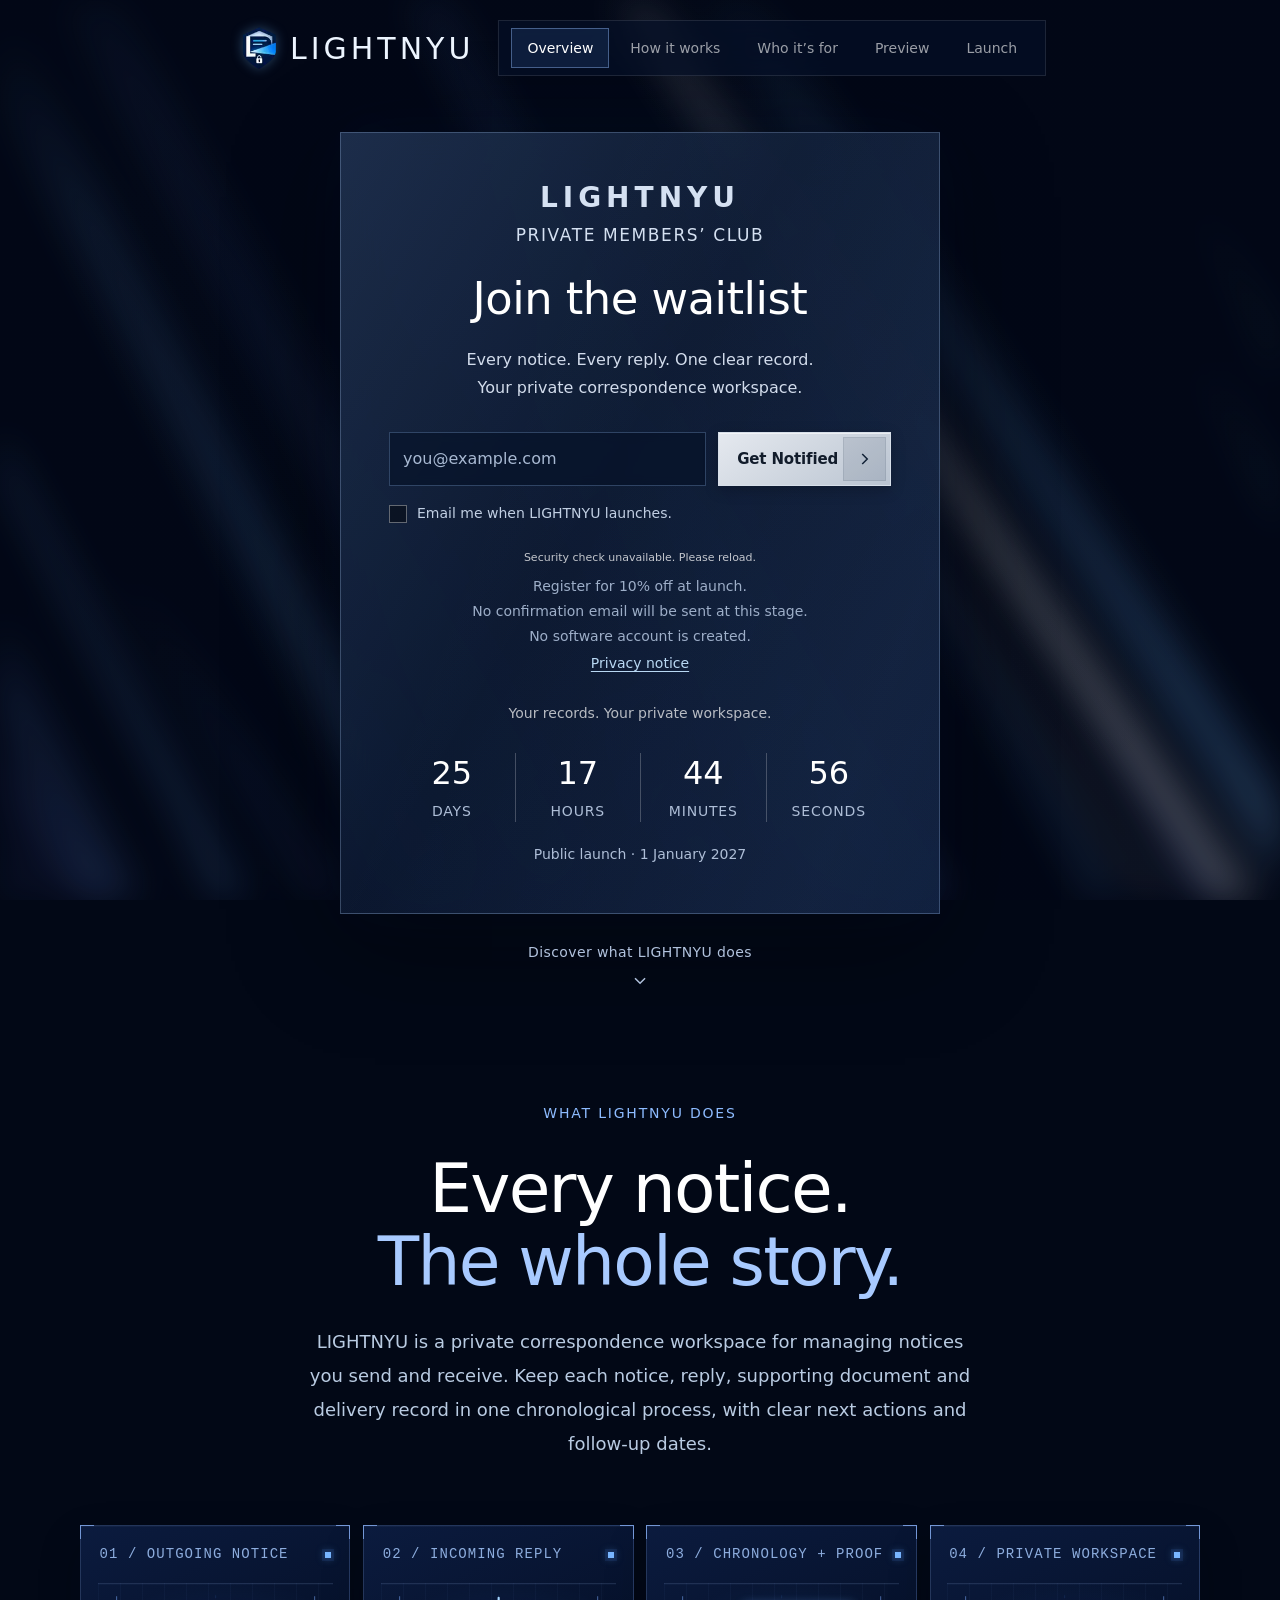
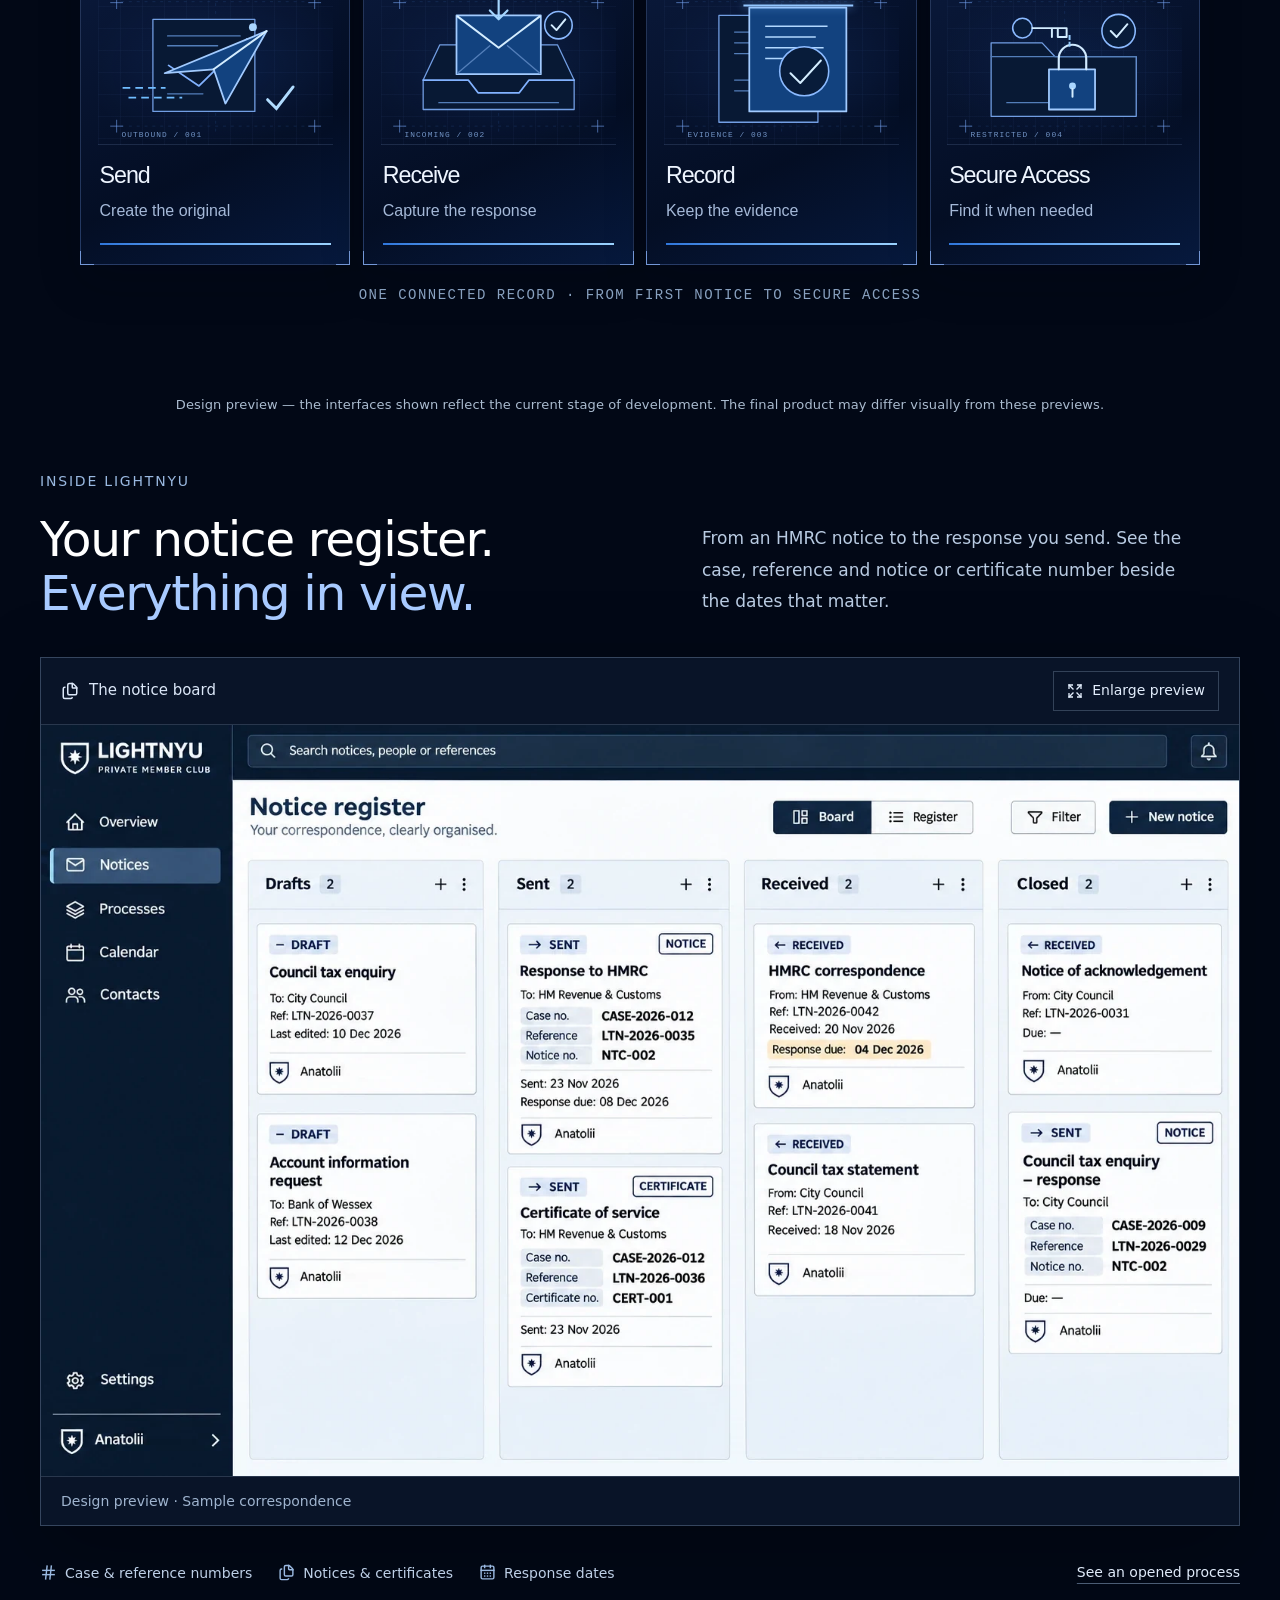
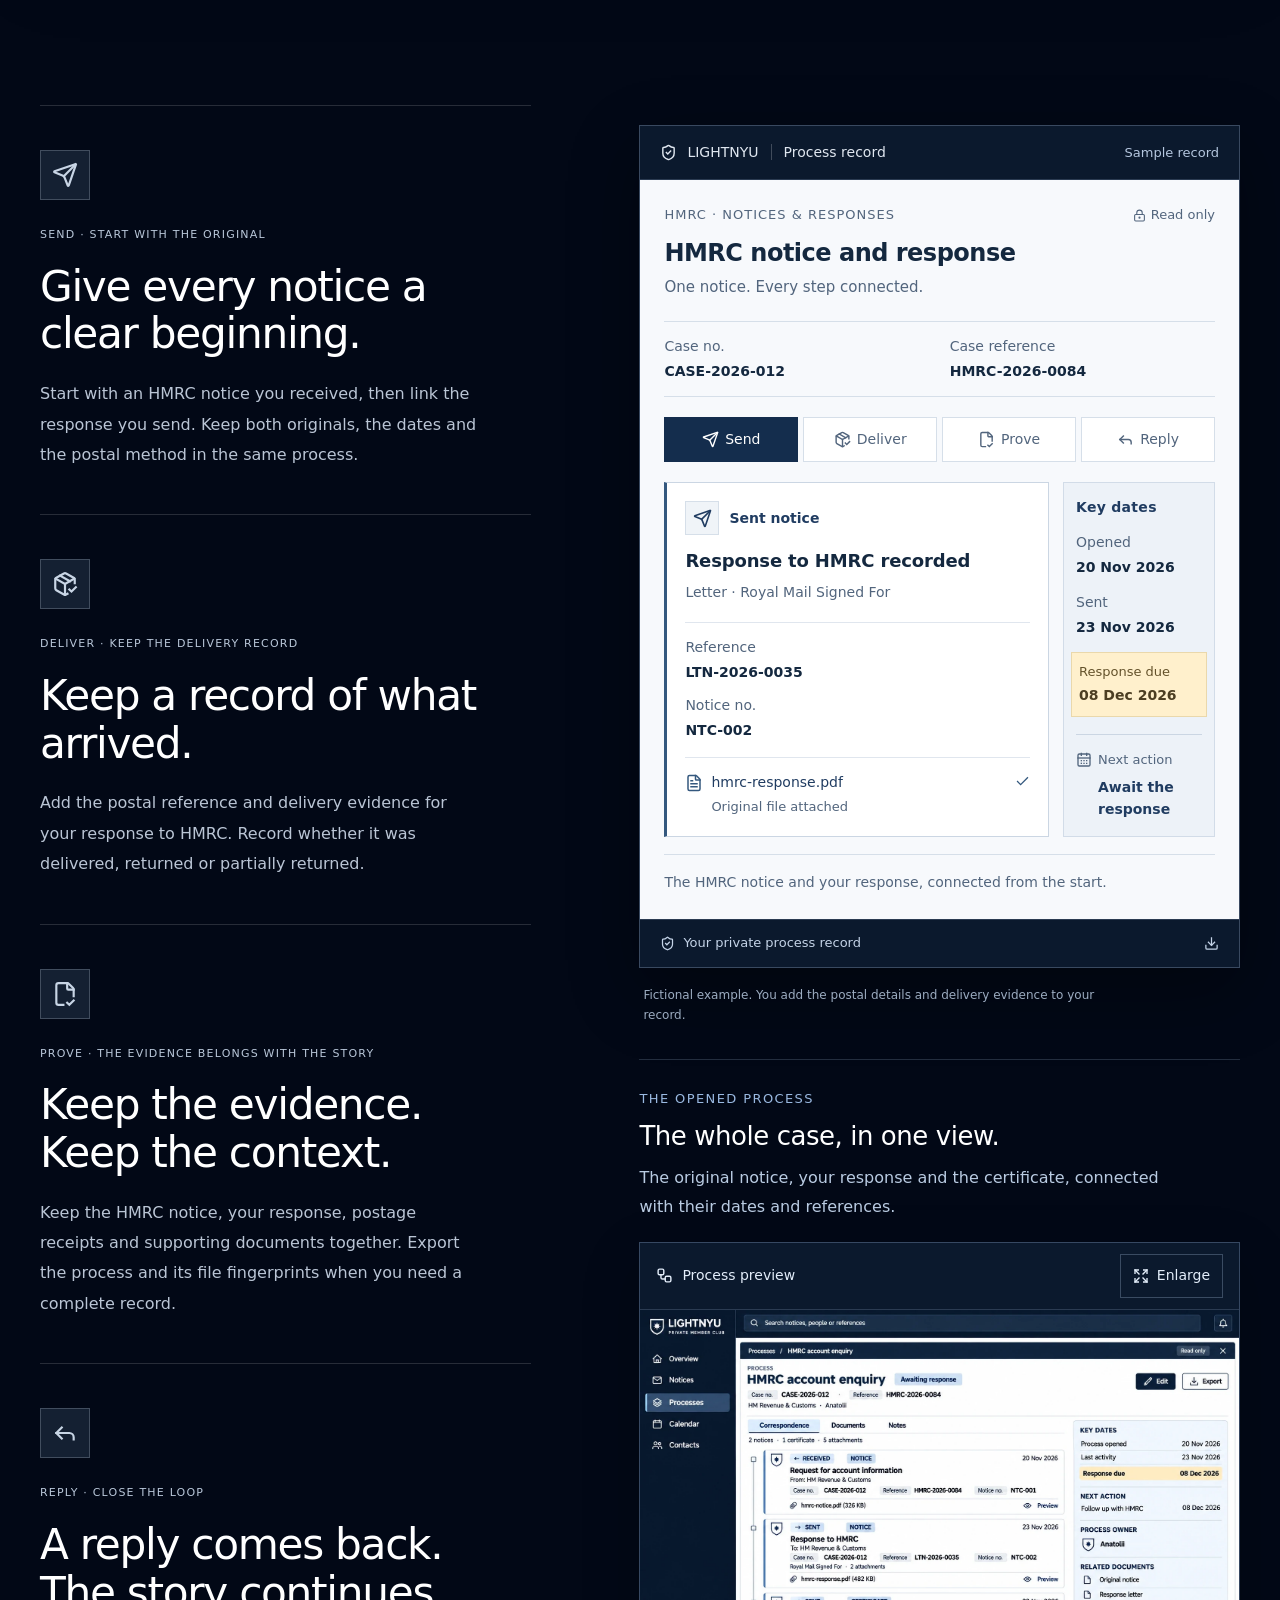
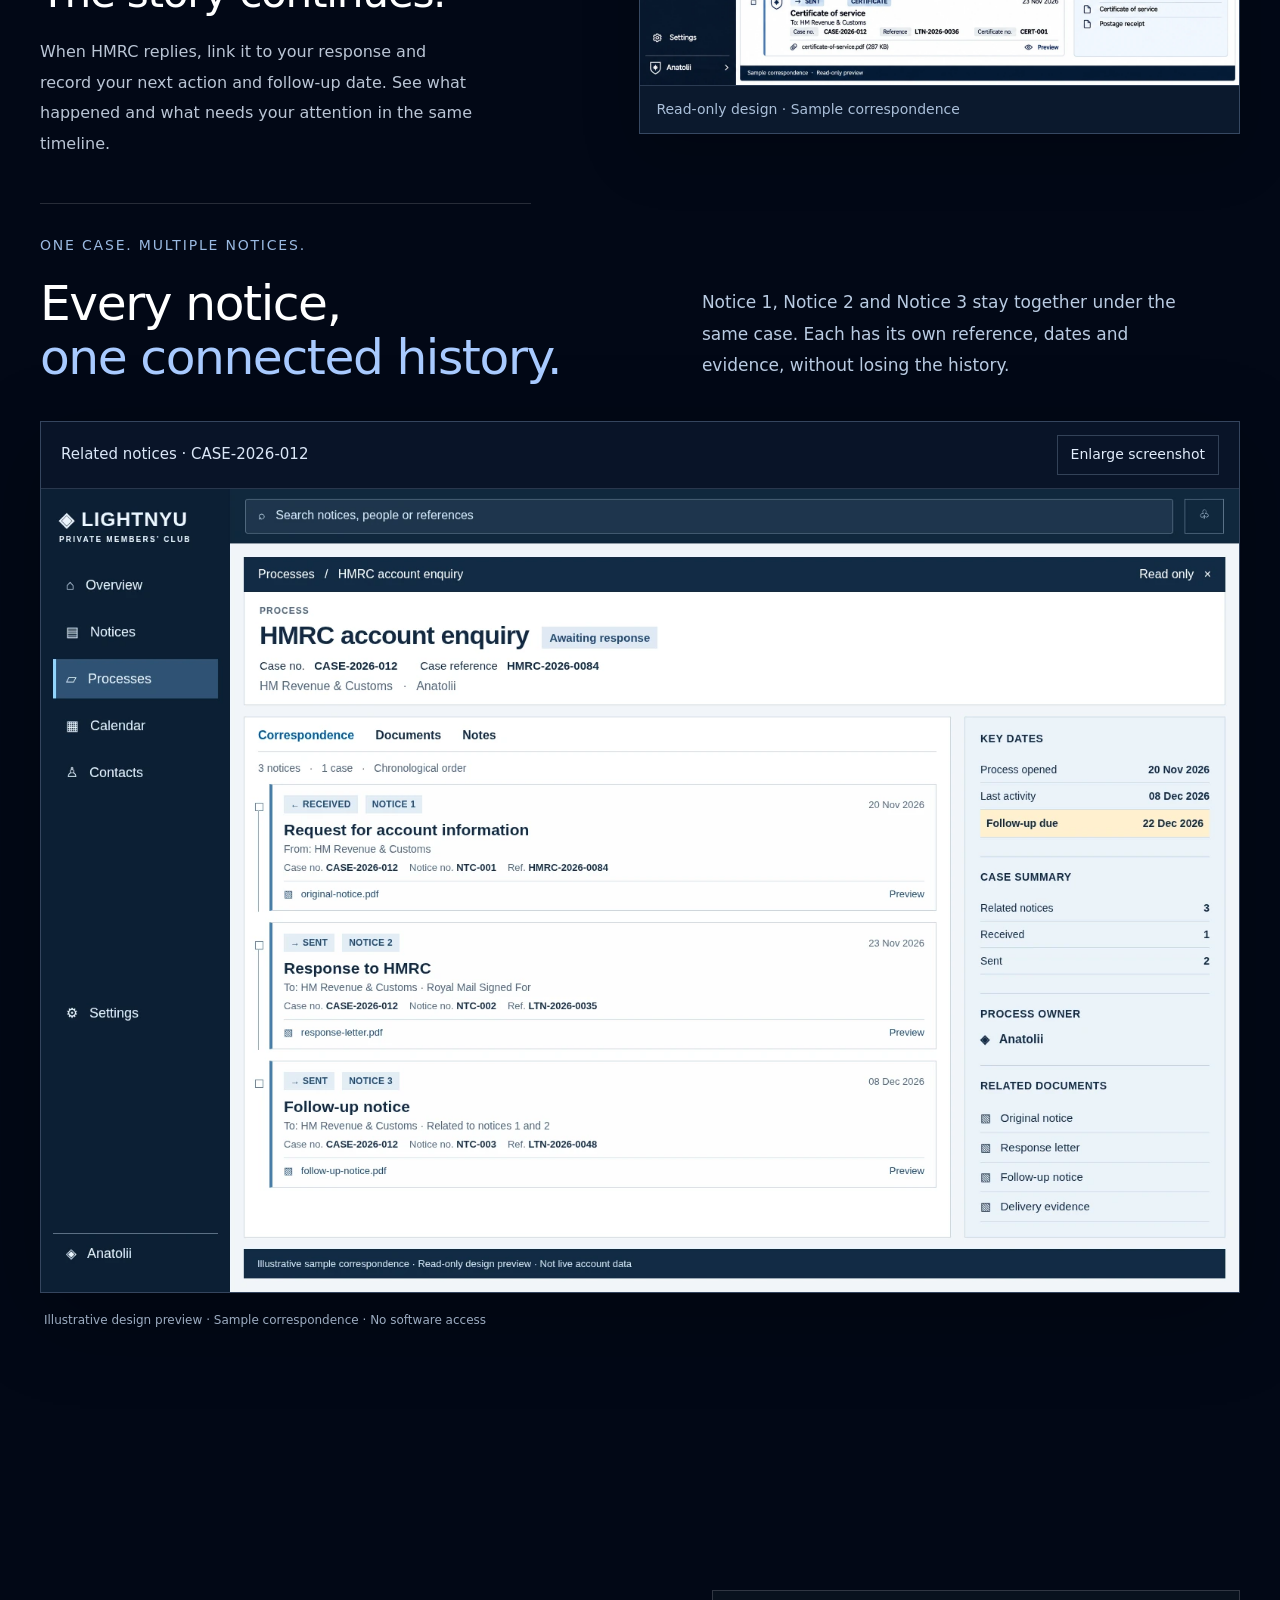
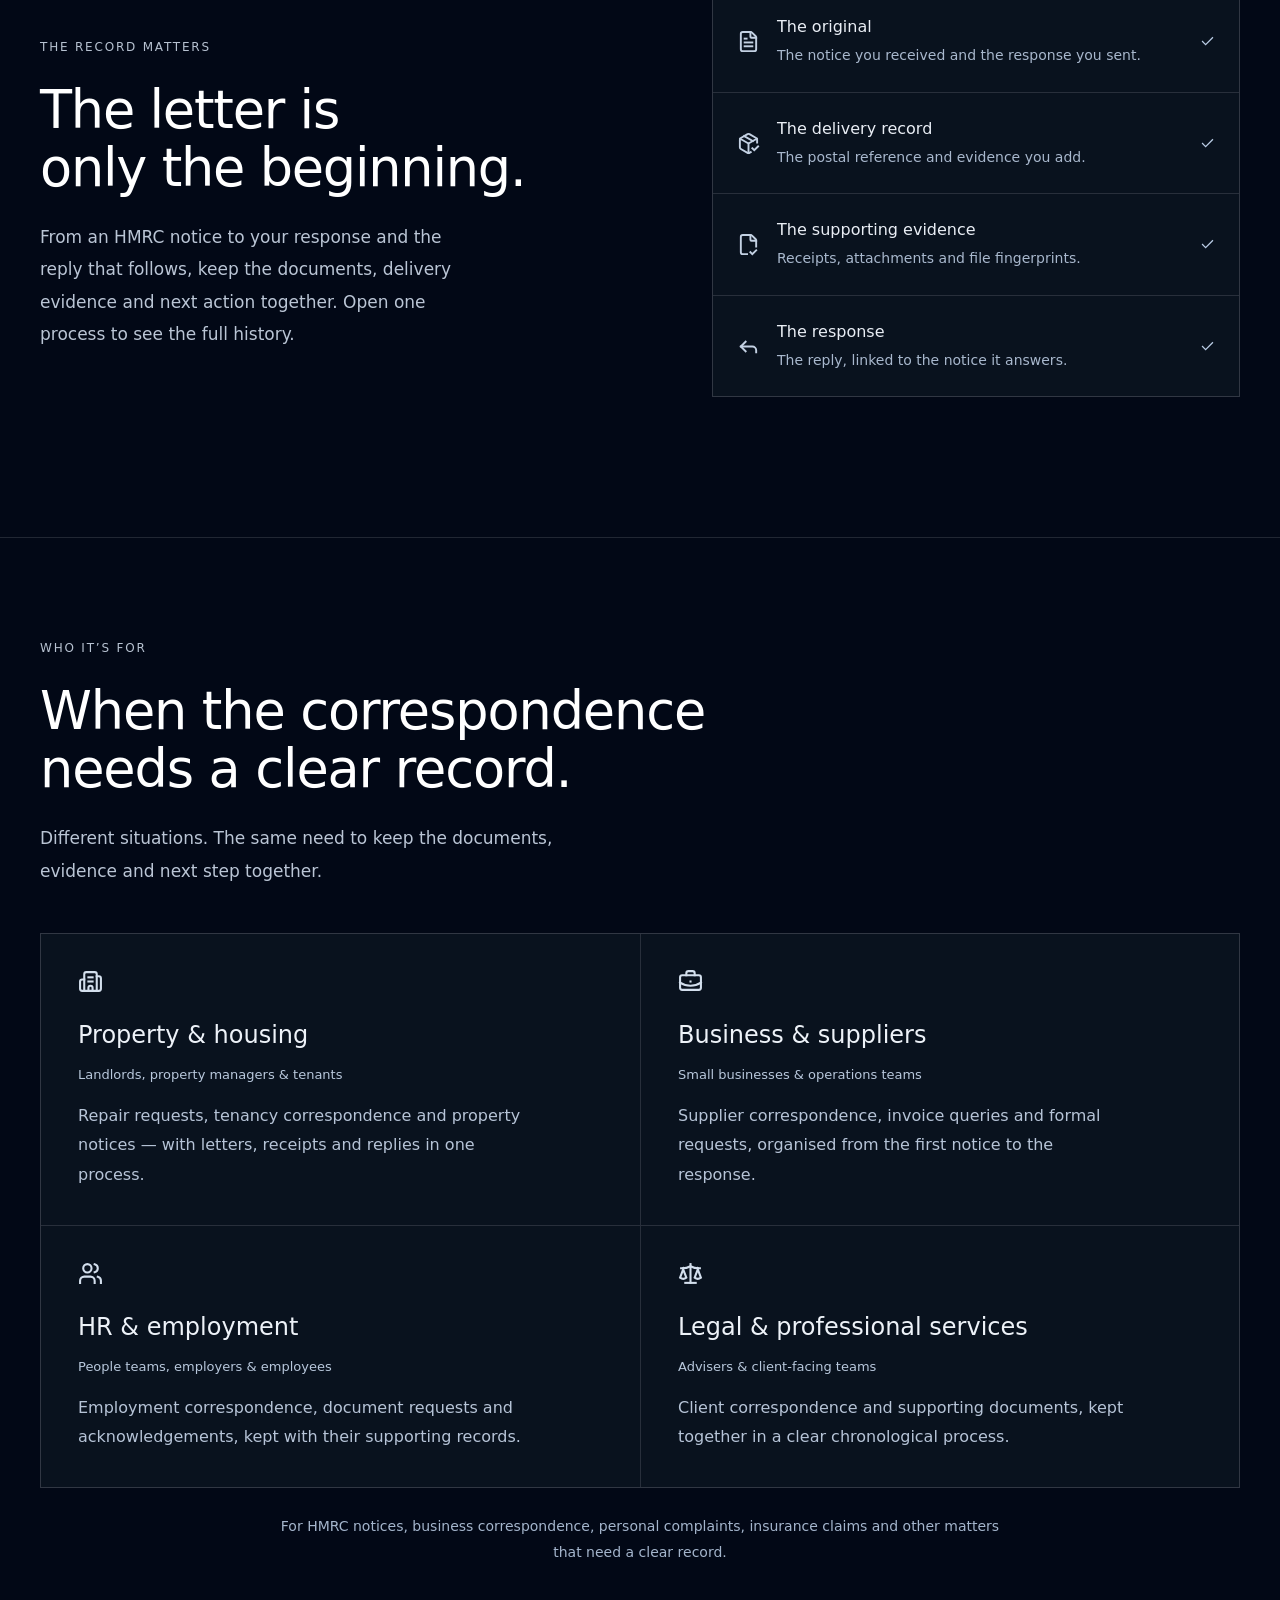
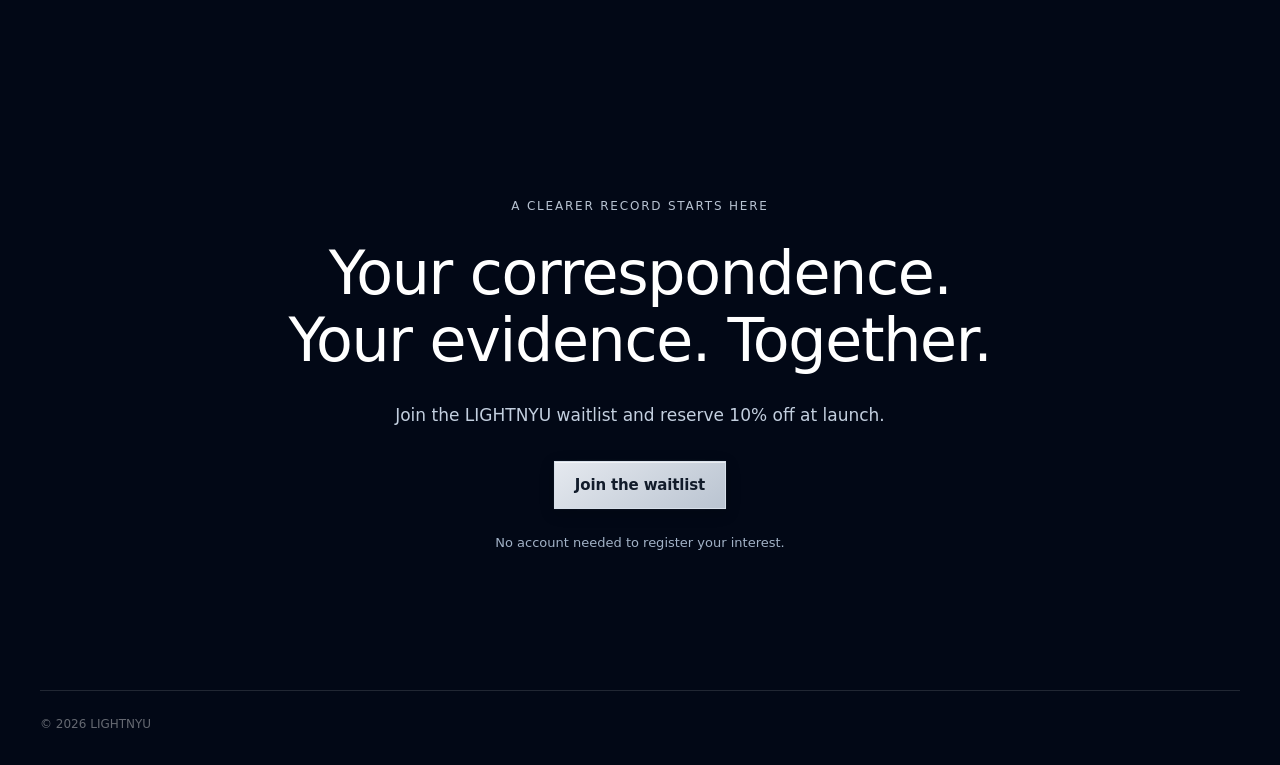
==== commit 319d7255: "Balance and center waitlist registration notice" ====
--- a/index.html
+++ b/index.html
@@ -1,3 +1,3 @@
 <!DOCTYPE html><html lang="en"><head><meta charSet="utf-8"/><meta name="viewport" content="width=device-width, initial-scale=1"/><link rel="stylesheet" href="/site-base.css"/><link rel="stylesheet" href="/site-extra.css"/><title>LIGHTNYU — Private members’ club &amp; correspondence workspace</title><meta name="description" content="LIGHTNYU brings notices, replies, documents and delivery evidence into one private timeline, with clear next actions for every process."/><link rel="shortcut icon" href="/images/lightnyu-logo-icon.webp"/><link rel="icon" href="/images/lightnyu-logo-icon.webp"/>
-<link rel="stylesheet" href="/waitlist-security.css"/><meta name="lightnyu-release" content="brand-privacy-20261124d"/>
-<link rel="stylesheet" href="/landing-brand-20261124d.css"/></head><body class="antialiased"><div id="root" class="kinetic-grid-content"></div><script type="module" src="/assets/landing-20261124d.js"></script></body></html>+<link rel="stylesheet" href="/waitlist-security.css"/><meta name="lightnyu-release" content="brand-privacy-20261124e"/>
+<link rel="stylesheet" href="/landing-brand-20261124e.css"/></head><body class="antialiased"><div id="root" class="kinetic-grid-content"></div><script type="module" src="/assets/landing-20261124e.js"></script></body></html>
--- a/landing-brand-20261124e.css
+++ b/landing-brand-20261124e.css
@@ -0,0 +1,3 @@
+.acta-launch .launch-brand{display:flex!important;align-items:center;justify-content:center;gap:9px}.acta-launch .launch-brand .launch-logo-icon{height:35px;width:auto;object-fit:contain;flex-shrink:0;filter:drop-shadow(0 0 5px #66b6f066)}.acta-launch .launch-brand .launch-logo-accent{font:inherit;color:#71c5ff}.three-notices-showcase{margin-bottom:clamp(24px,5vw,80px)}.three-notices-showcase img{display:block;width:100%;height:auto}.related-notices-dialog{max-width:min(96vw,1550px);width:96vw;max-height:94vh;padding:12px;background:#10243a;color:white;border:1px solid #6d90b3;overflow:auto}.related-notices-dialog::backdrop{background:#031322d9}.related-notices-dialog img{width:100%;height:auto;display:block}.related-close{display:block;margin:0 0 10px auto;background:#edf5ff;color:#10243a;border:0;padding:8px 14px;cursor:pointer}@media(max-width:680px){.acta-launch .launch-brand .launch-logo-icon{height:27px}.acta-launch .launch-brand{gap:6px}.three-notices-showcase .notice-showcase-scroll{overflow-x:auto}.three-notices-showcase .notice-showcase-scroll img{min-width:750px}.related-notices-dialog img{min-width:750px}}
+.acta-launch .launch-brand{display:flex!important;align-items:center;justify-content:center;gap:10px;width:auto!important;min-width:0;max-width:100%;height:56px!important;padding:0!important;background:transparent!important;border:0!important;box-shadow:none!important;flex-shrink:0}.acta-launch .launch-brand .launch-standalone-shield{display:block!important;flex:none;width:46px!important;height:50px!important;object-fit:contain;filter:drop-shadow(0 0 6px #73bbff55)}.acta-launch .launch-brand span{color:#edf5ff}.acta-launch .launch-preview-disclaimer{max-width:1060px;margin:0 auto 24px;padding:0 20px;text-align:center;font-size:13px;line-height:1.65;color:#abbcd0;letter-spacing:.01em}@media(max-width:680px){.acta-launch .launch-brand{height:48px!important;gap:7px}.acta-launch .launch-brand .launch-standalone-shield{width:36px!important;height:40px!important}.acta-launch .launch-preview-disclaimer{font-size:12px;margin-bottom:16px;padding:0 18px}}
+.acta-launch .launch-card .launch-privacy{display:grid!important;justify-items:center;gap:3px;text-align:center!important;text-wrap:balance;line-height:1.55;margin:10px auto 0!important;width:100%;max-width:460px;padding:0!important}.acta-launch .launch-card .launch-privacy span{display:block}.acta-launch .launch-card .launch-privacy a{display:inline-block;margin-top:3px;text-decoration:underline;text-underline-offset:3px;color:#b9d8f3}@media(max-width:680px){.acta-launch .launch-card .launch-privacy{font-size:12px;gap:2px}}
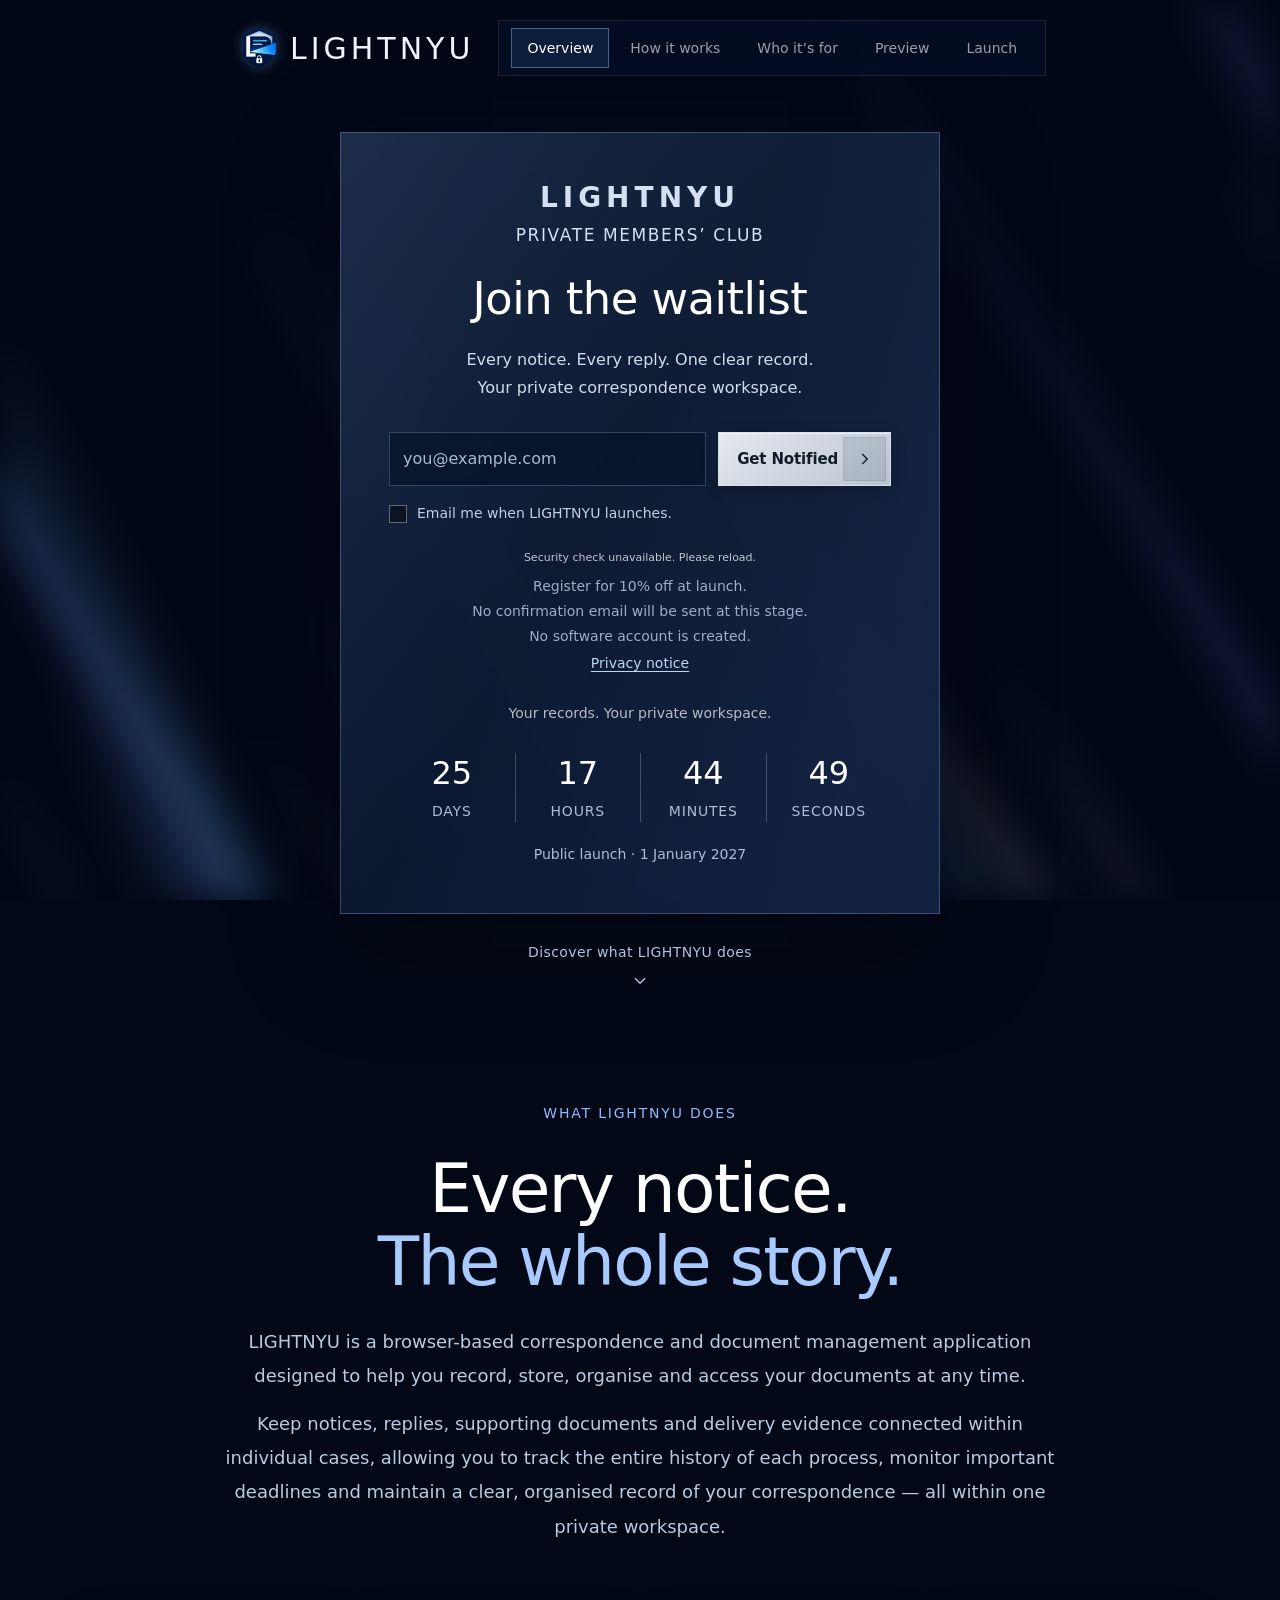
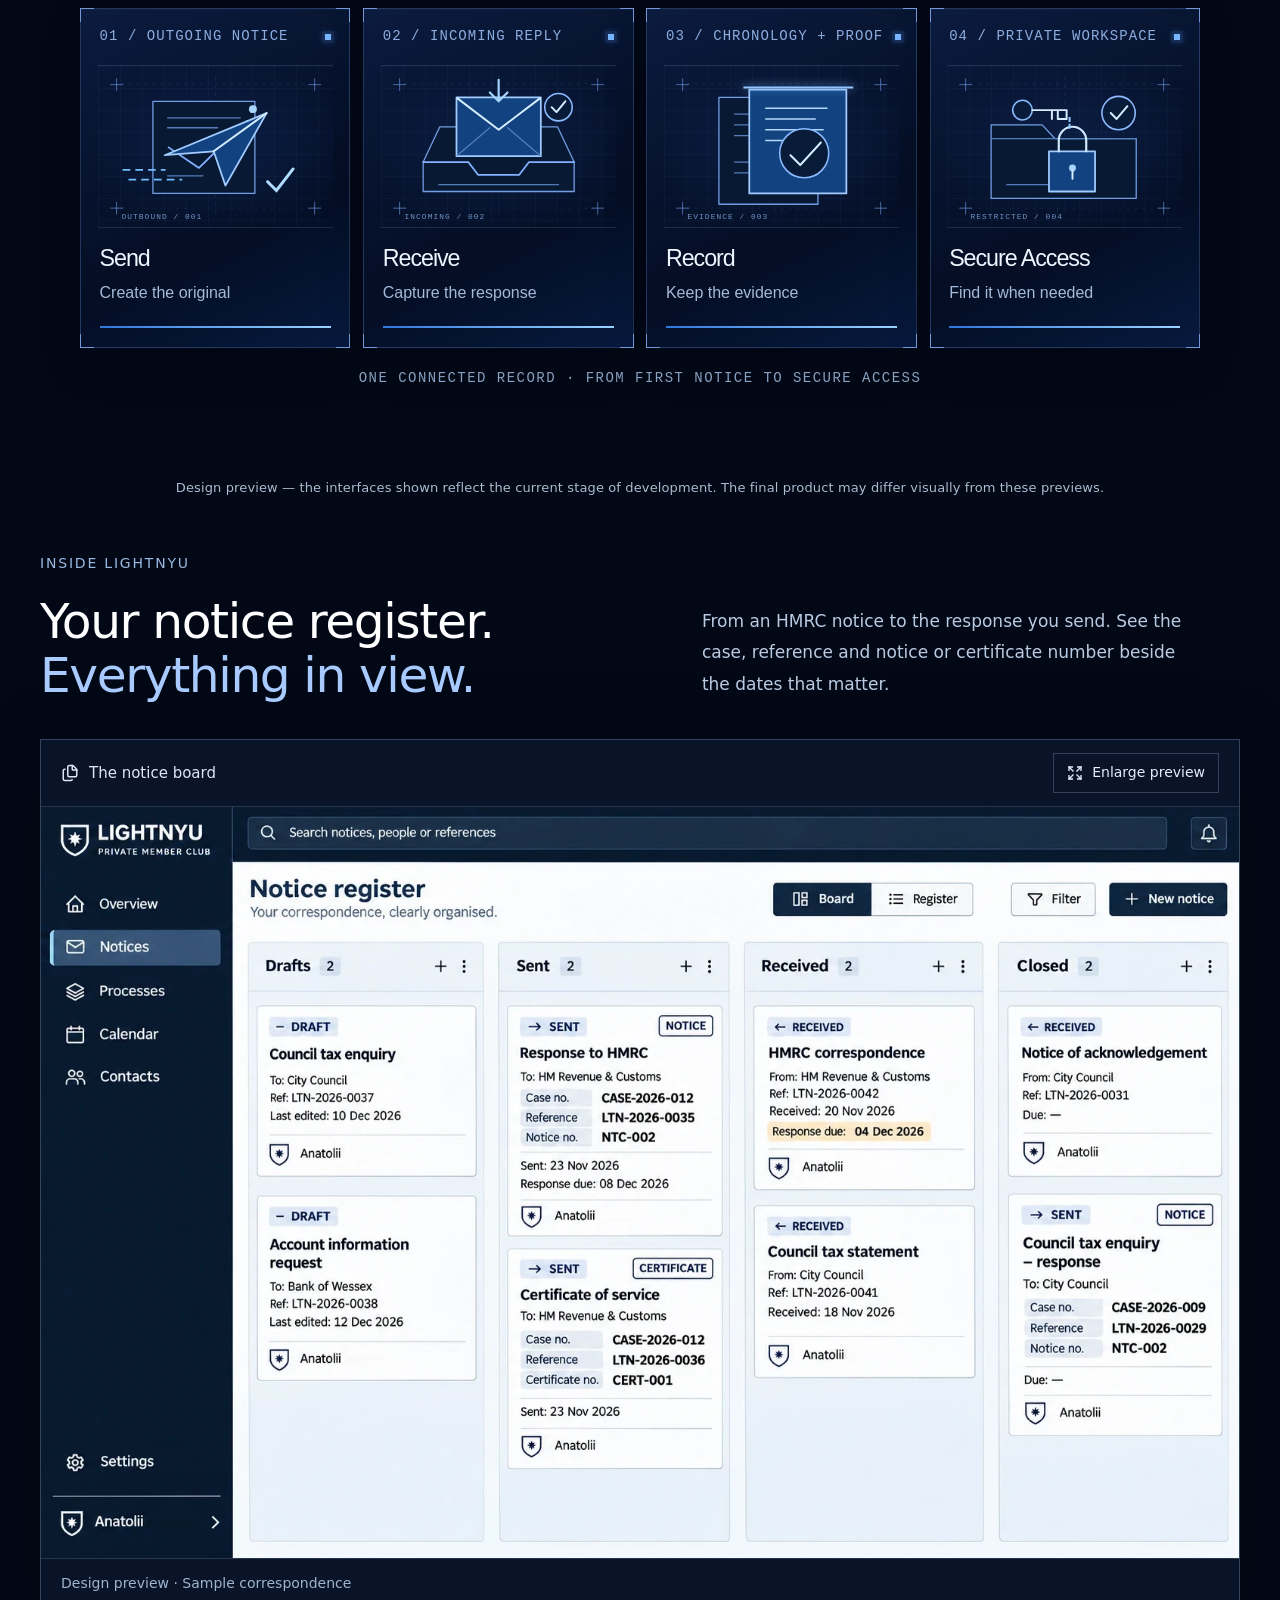
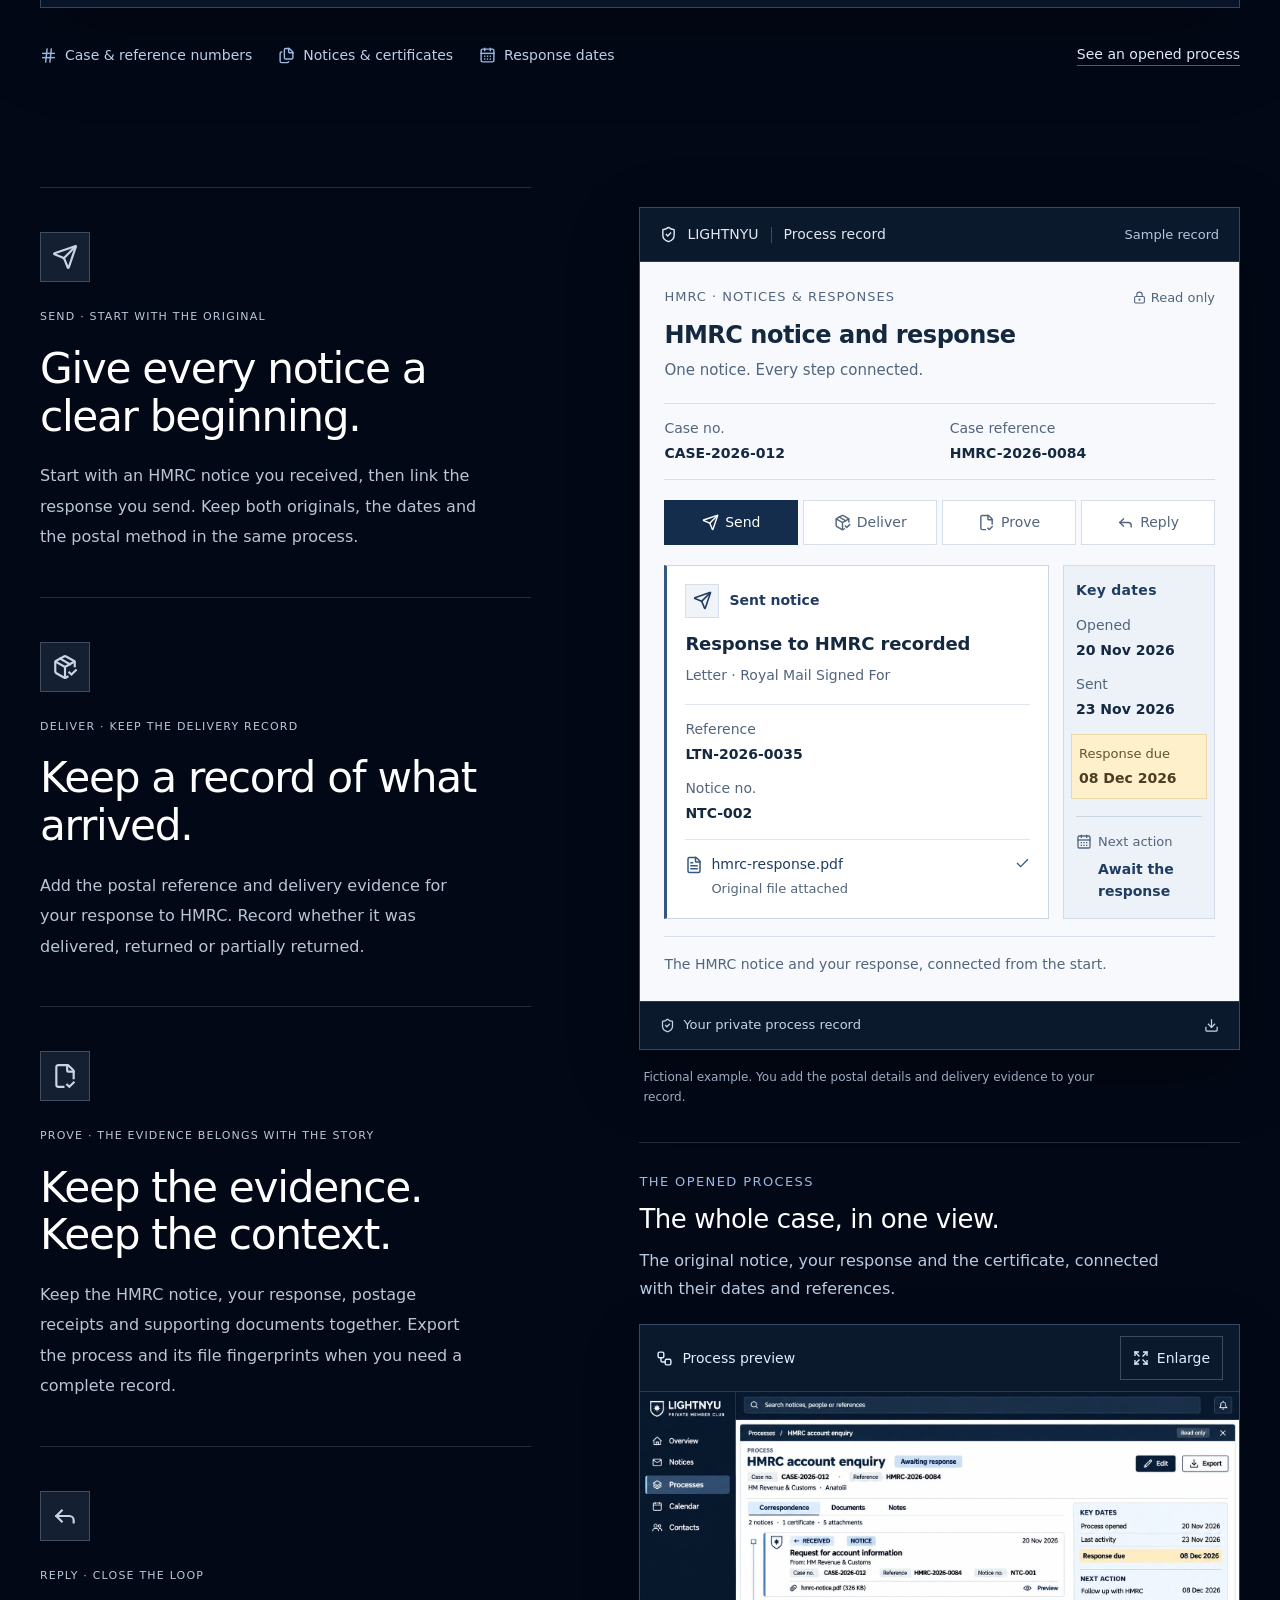
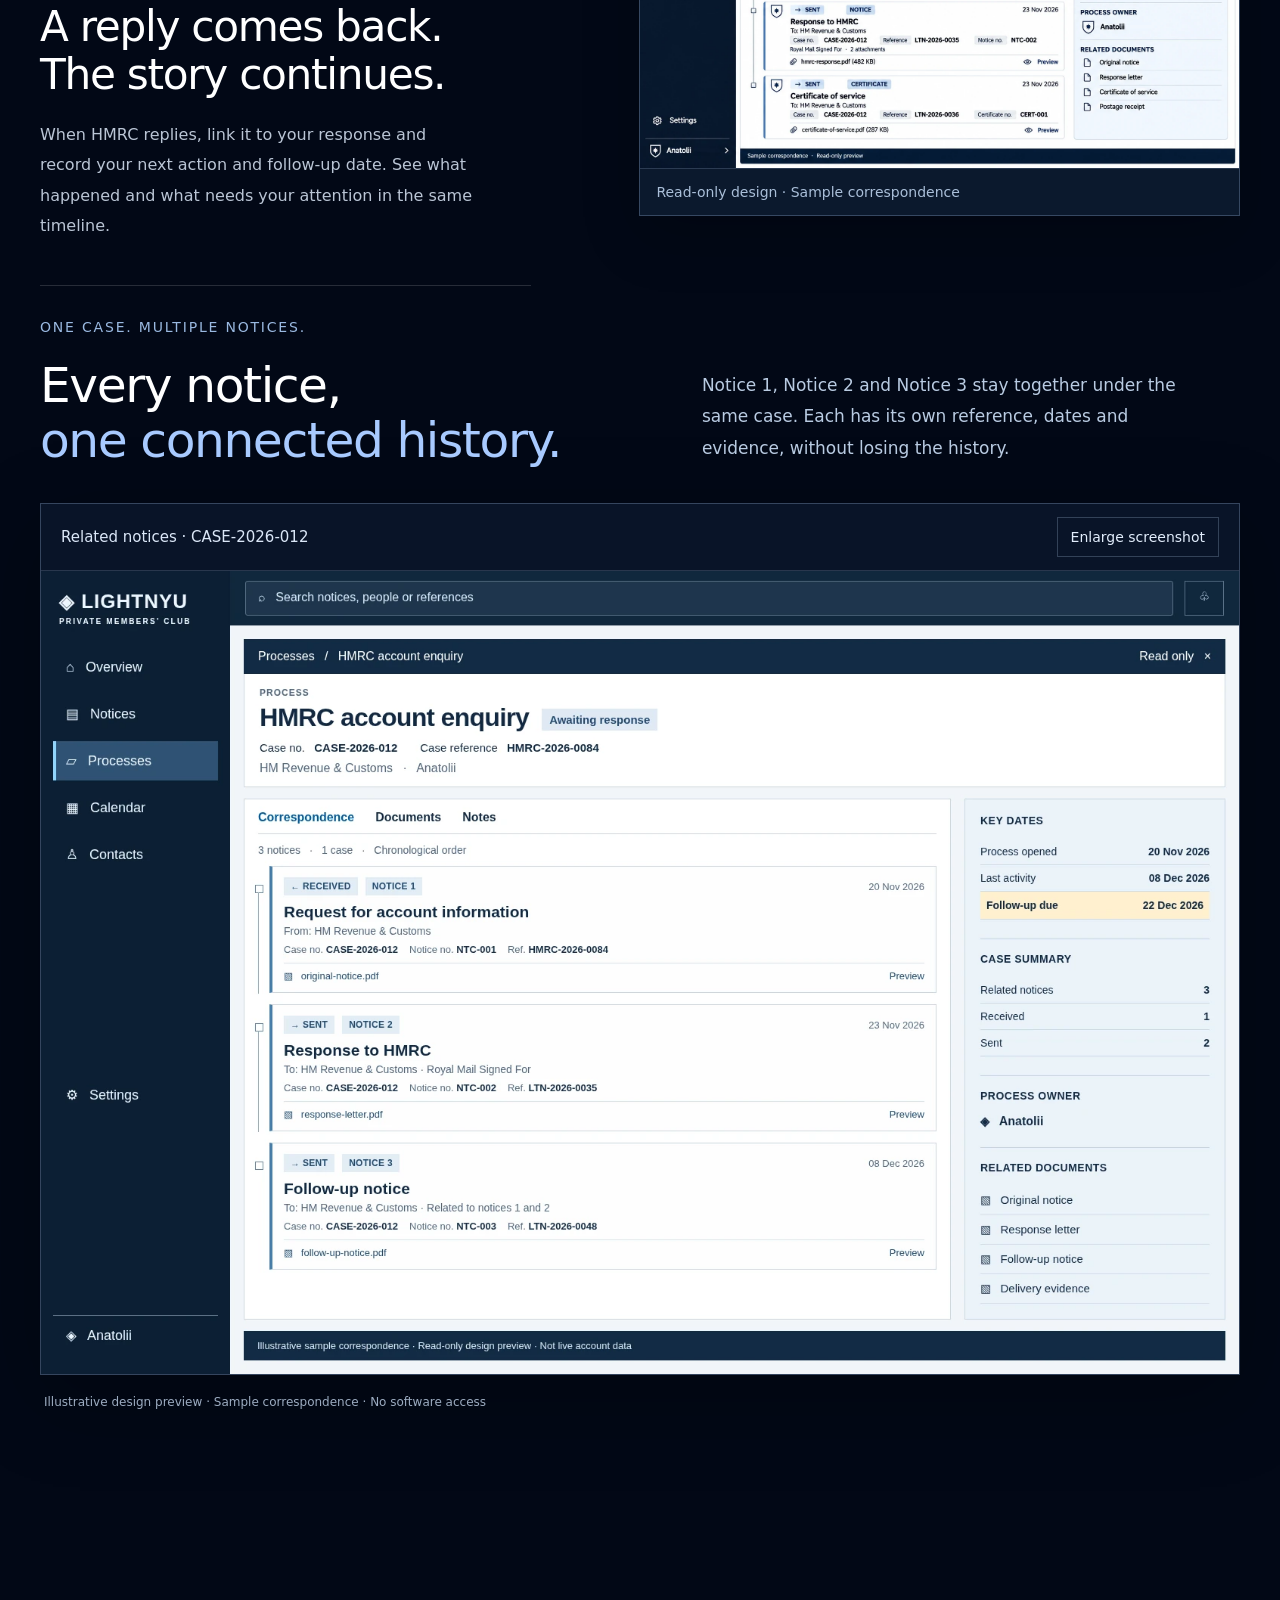
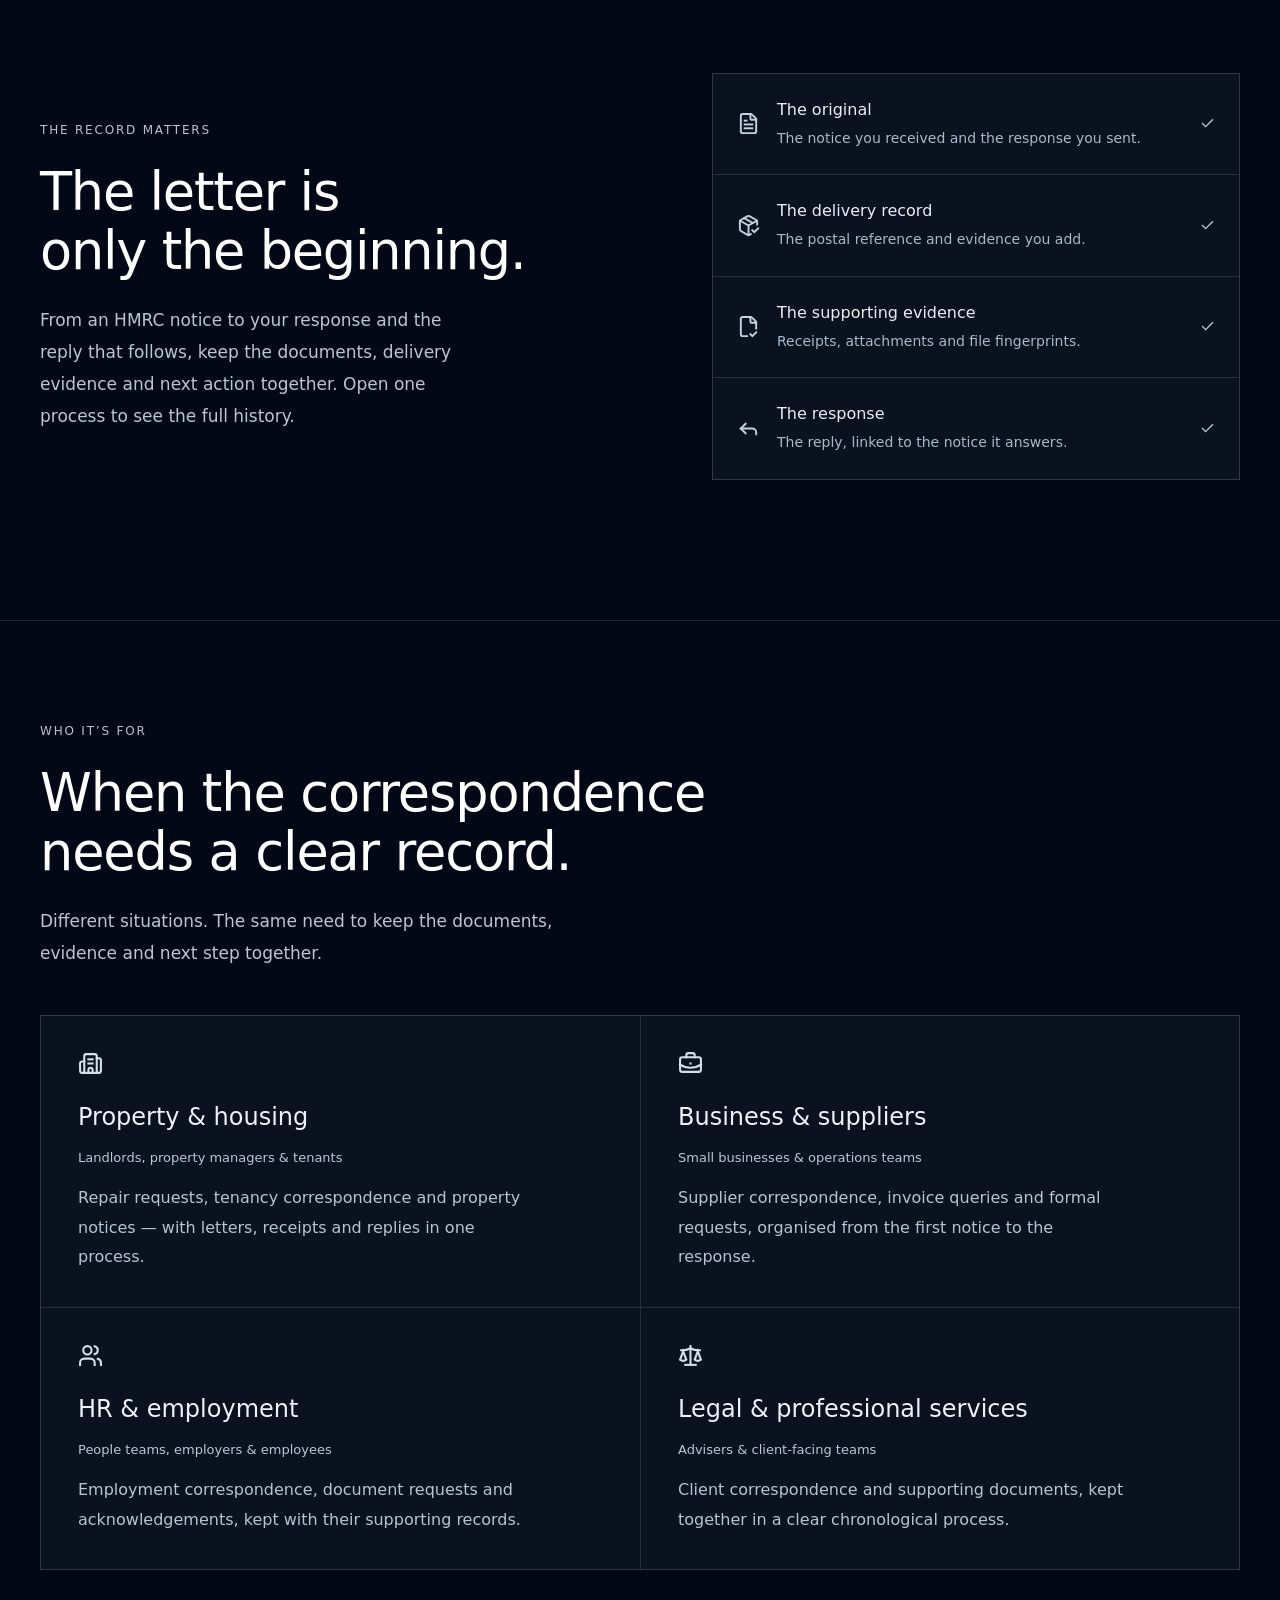
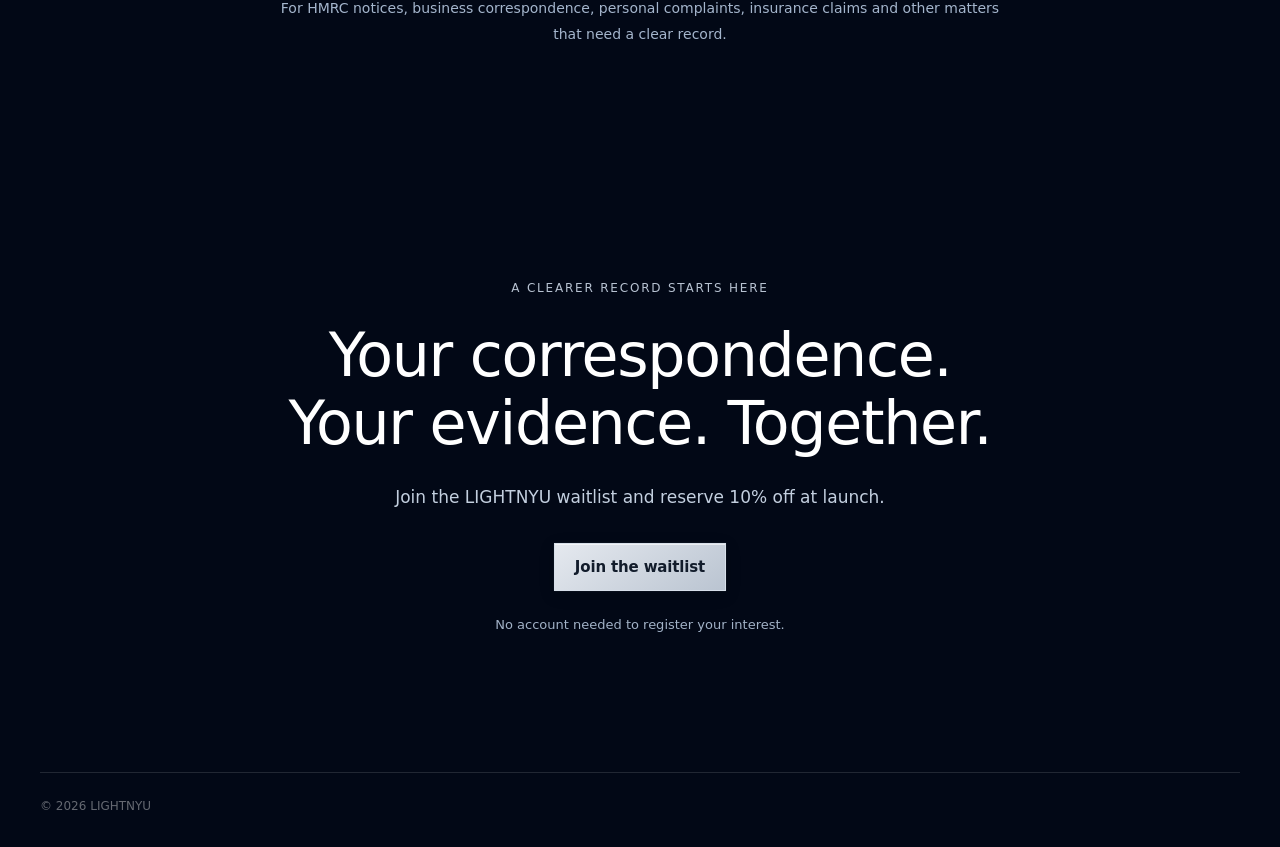
==== commit 8091e66f: "Expand main product introduction with browser-based document management description" ====
--- a/index.html
+++ b/index.html
@@ -1,3 +1,3 @@
-<!DOCTYPE html><html lang="en"><head><meta charSet="utf-8"/><meta name="viewport" content="width=device-width, initial-scale=1"/><link rel="stylesheet" href="/site-base.css"/><link rel="stylesheet" href="/site-extra.css"/><title>LIGHTNYU — Private members’ club &amp; correspondence workspace</title><meta name="description" content="LIGHTNYU brings notices, replies, documents and delivery evidence into one private timeline, with clear next actions for every process."/><link rel="shortcut icon" href="/images/lightnyu-logo-icon.webp"/><link rel="icon" href="/images/lightnyu-logo-icon.webp"/>
-<link rel="stylesheet" href="/waitlist-security.css"/><meta name="lightnyu-release" content="brand-privacy-20261124e"/>
-<link rel="stylesheet" href="/landing-brand-20261124e.css"/></head><body class="antialiased"><div id="root" class="kinetic-grid-content"></div><script type="module" src="/assets/landing-20261124e.js"></script></body></html>+<!DOCTYPE html><html lang="en"><head><meta charSet="utf-8"/><meta name="viewport" content="width=device-width, initial-scale=1"/><link rel="stylesheet" href="/site-base.css"/><link rel="stylesheet" href="/site-extra.css"/><title>LIGHTNYU — Private members’ club &amp; correspondence workspace</title><meta name="description" content="LIGHTNYU is a browser-based correspondence and document management application. Record, store and access documents, track replies and manage cases in one private workspace."/><link rel="shortcut icon" href="/images/lightnyu-logo-icon.webp"/><link rel="icon" href="/images/lightnyu-logo-icon.webp"/>
+<link rel="stylesheet" href="/waitlist-security.css"/><meta name="lightnyu-release" content="brand-privacy-20261124f"/>
+<link rel="stylesheet" href="/landing-brand-20261124f.css"/></head><body class="antialiased"><div id="root" class="kinetic-grid-content"></div><script type="module" src="/assets/landing-20261124f.js"></script></body></html>
--- a/landing-brand-20261124f.css
+++ b/landing-brand-20261124f.css
@@ -0,0 +1,4 @@
+.acta-launch .launch-brand{display:flex!important;align-items:center;justify-content:center;gap:9px}.acta-launch .launch-brand .launch-logo-icon{height:35px;width:auto;object-fit:contain;flex-shrink:0;filter:drop-shadow(0 0 5px #66b6f066)}.acta-launch .launch-brand .launch-logo-accent{font:inherit;color:#71c5ff}.three-notices-showcase{margin-bottom:clamp(24px,5vw,80px)}.three-notices-showcase img{display:block;width:100%;height:auto}.related-notices-dialog{max-width:min(96vw,1550px);width:96vw;max-height:94vh;padding:12px;background:#10243a;color:white;border:1px solid #6d90b3;overflow:auto}.related-notices-dialog::backdrop{background:#031322d9}.related-notices-dialog img{width:100%;height:auto;display:block}.related-close{display:block;margin:0 0 10px auto;background:#edf5ff;color:#10243a;border:0;padding:8px 14px;cursor:pointer}@media(max-width:680px){.acta-launch .launch-brand .launch-logo-icon{height:27px}.acta-launch .launch-brand{gap:6px}.three-notices-showcase .notice-showcase-scroll{overflow-x:auto}.three-notices-showcase .notice-showcase-scroll img{min-width:750px}.related-notices-dialog img{min-width:750px}}
+.acta-launch .launch-brand{display:flex!important;align-items:center;justify-content:center;gap:10px;width:auto!important;min-width:0;max-width:100%;height:56px!important;padding:0!important;background:transparent!important;border:0!important;box-shadow:none!important;flex-shrink:0}.acta-launch .launch-brand .launch-standalone-shield{display:block!important;flex:none;width:46px!important;height:50px!important;object-fit:contain;filter:drop-shadow(0 0 6px #73bbff55)}.acta-launch .launch-brand span{color:#edf5ff}.acta-launch .launch-preview-disclaimer{max-width:1060px;margin:0 auto 24px;padding:0 20px;text-align:center;font-size:13px;line-height:1.65;color:#abbcd0;letter-spacing:.01em}@media(max-width:680px){.acta-launch .launch-brand{height:48px!important;gap:7px}.acta-launch .launch-brand .launch-standalone-shield{width:36px!important;height:40px!important}.acta-launch .launch-preview-disclaimer{font-size:12px;margin-bottom:16px;padding:0 18px}}
+.acta-launch .launch-card .launch-privacy{display:grid!important;justify-items:center;gap:3px;text-align:center!important;text-wrap:balance;line-height:1.55;margin:10px auto 0!important;width:100%;max-width:460px;padding:0!important}.acta-launch .launch-card .launch-privacy span{display:block}.acta-launch .launch-card .launch-privacy a{display:inline-block;margin-top:3px;text-decoration:underline;text-underline-offset:3px;color:#b9d8f3}@media(max-width:680px){.acta-launch .launch-card .launch-privacy{font-size:12px;gap:2px}}
+.acta-launch .lightnyu-product-description{max-width:850px;margin-left:auto;margin-right:auto;text-wrap:pretty}.acta-launch .lightnyu-product-description p{font:inherit;color:inherit;margin:0}.acta-launch .lightnyu-product-description p+p{margin-top:14px}@media(max-width:680px){.acta-launch .lightnyu-product-description p+p{margin-top:10px}}
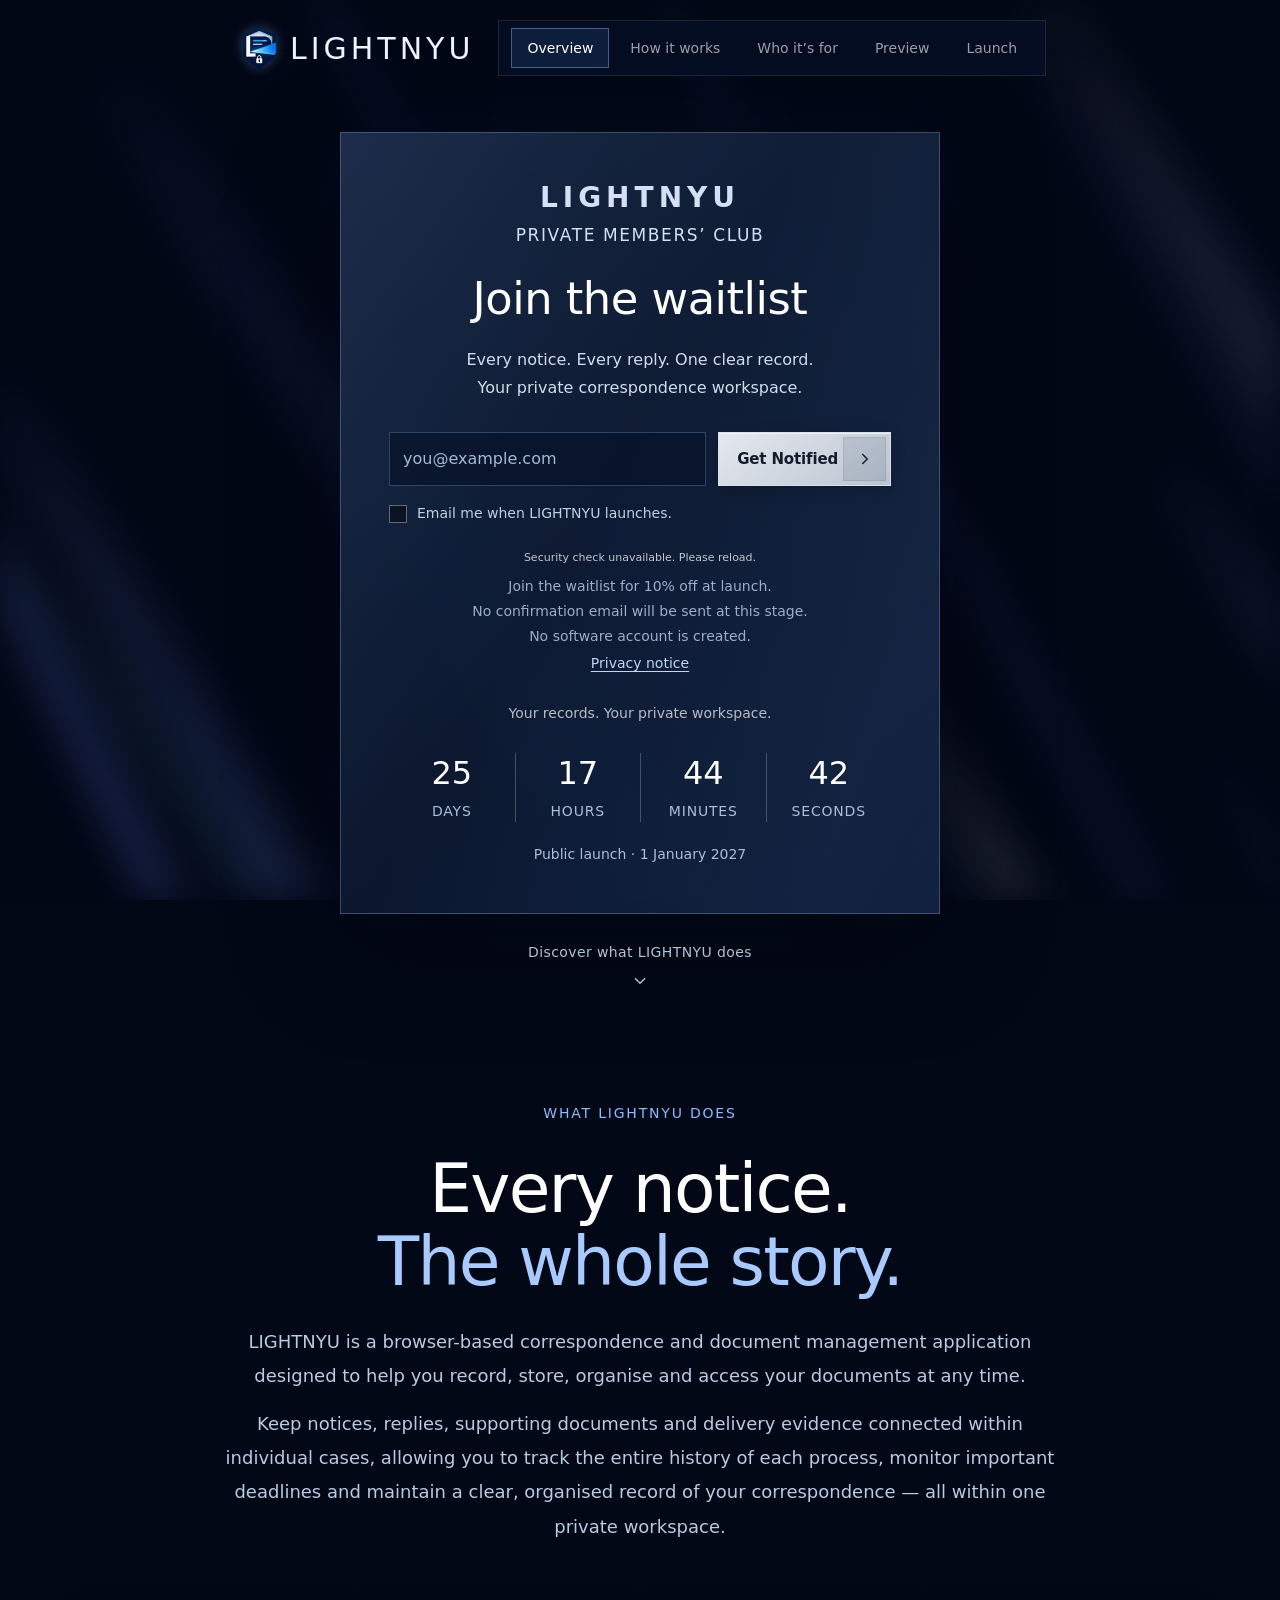
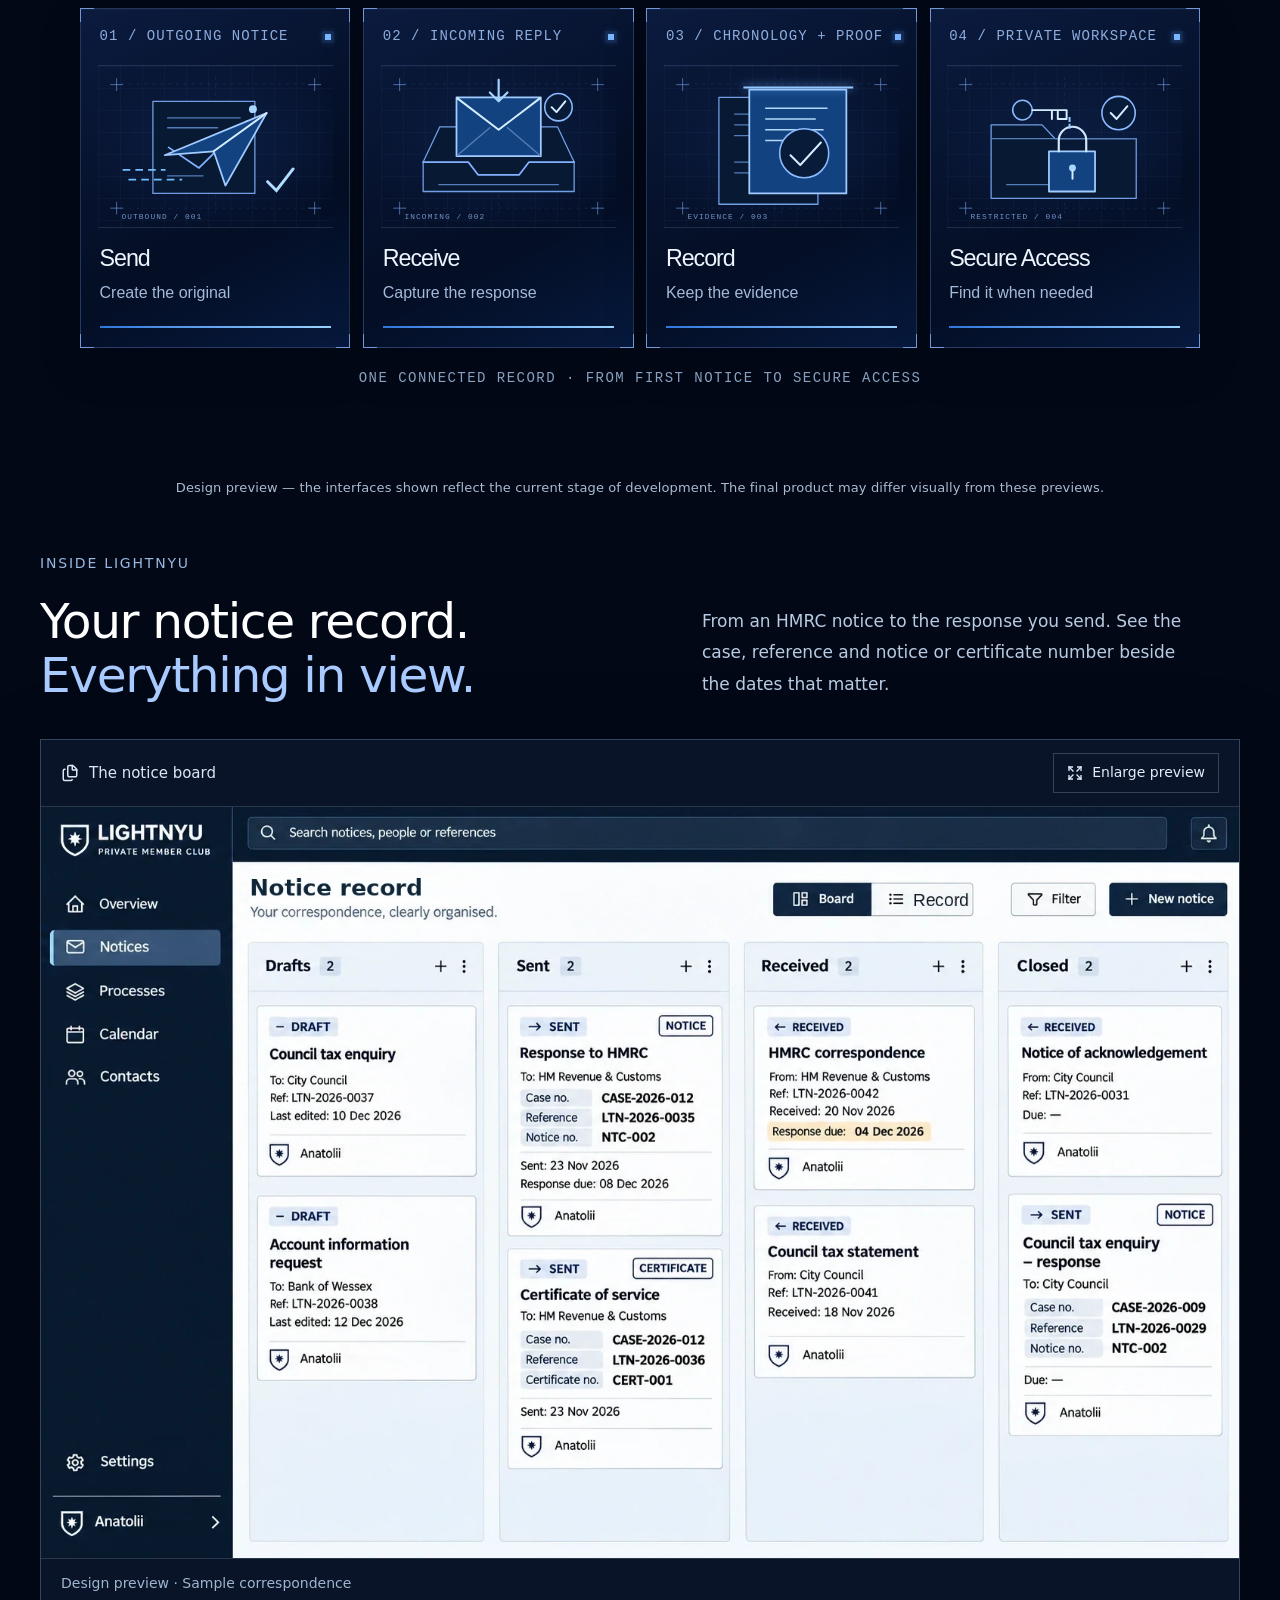
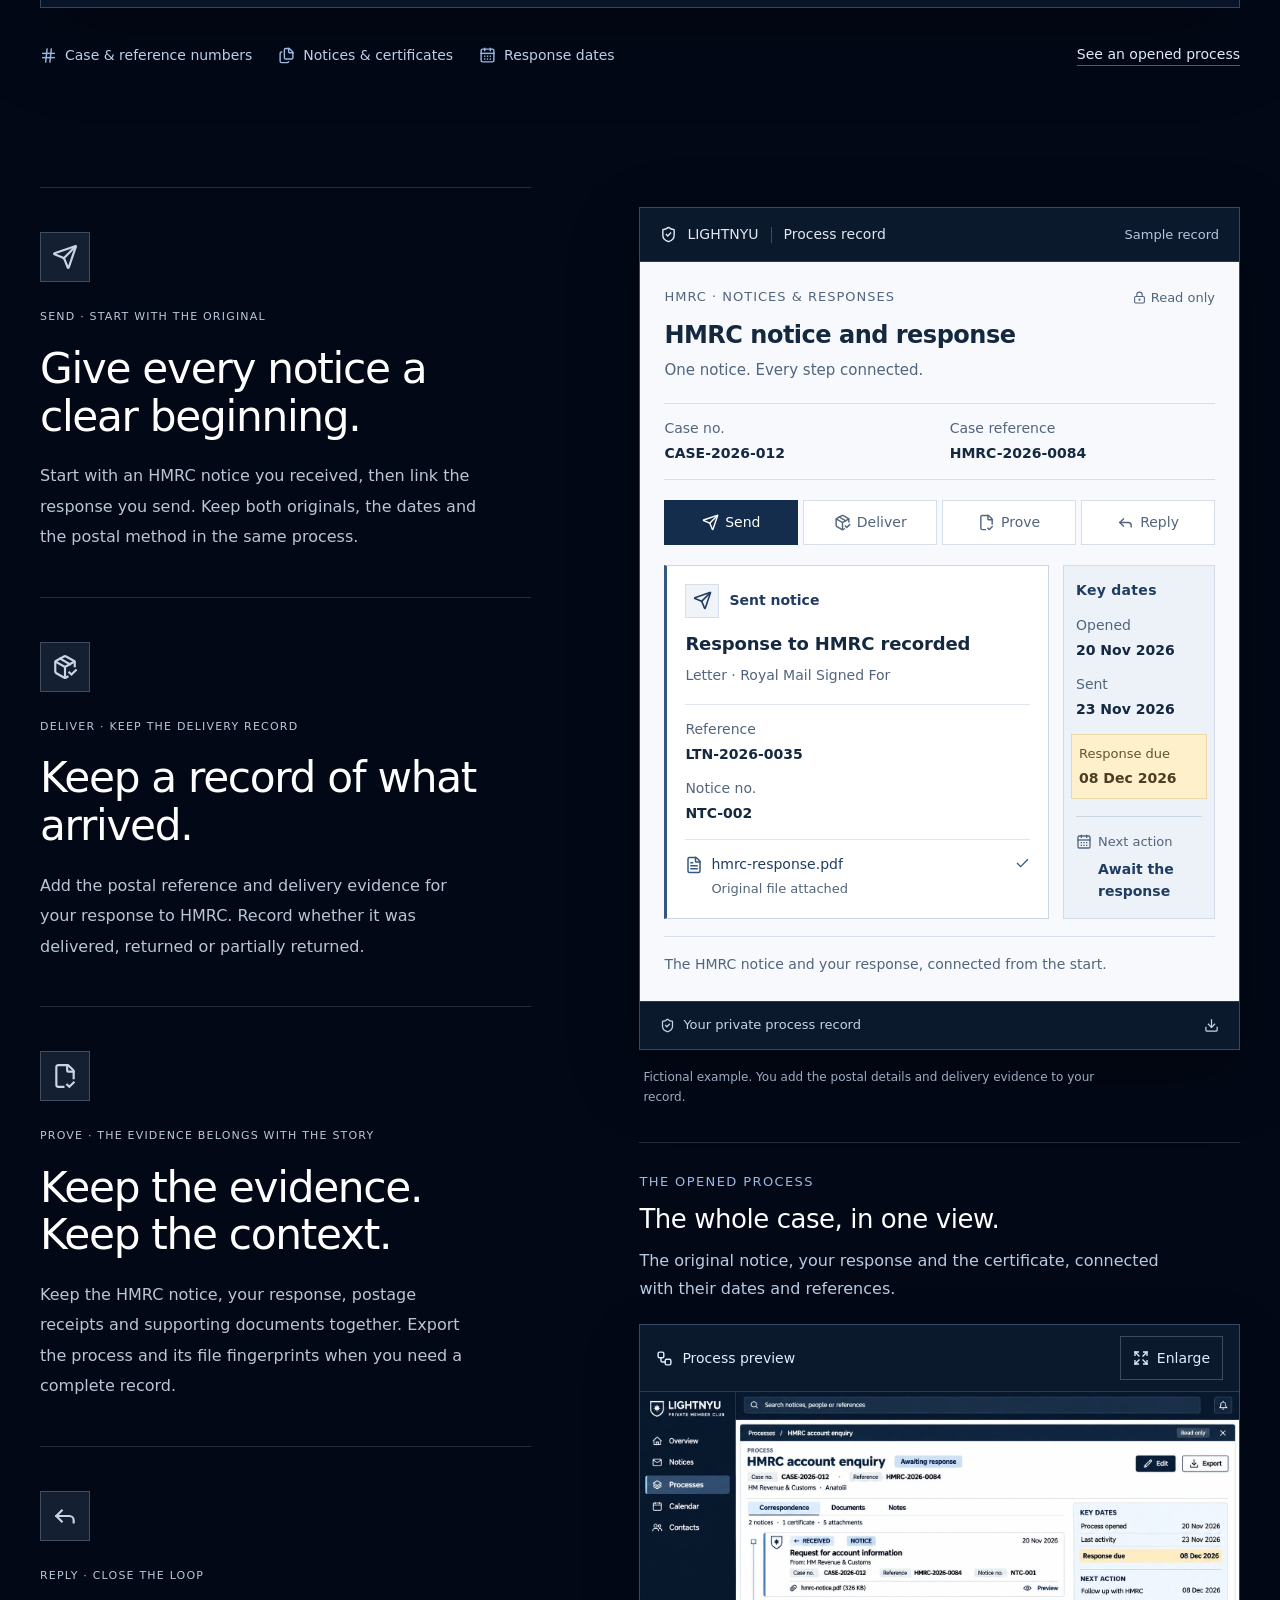
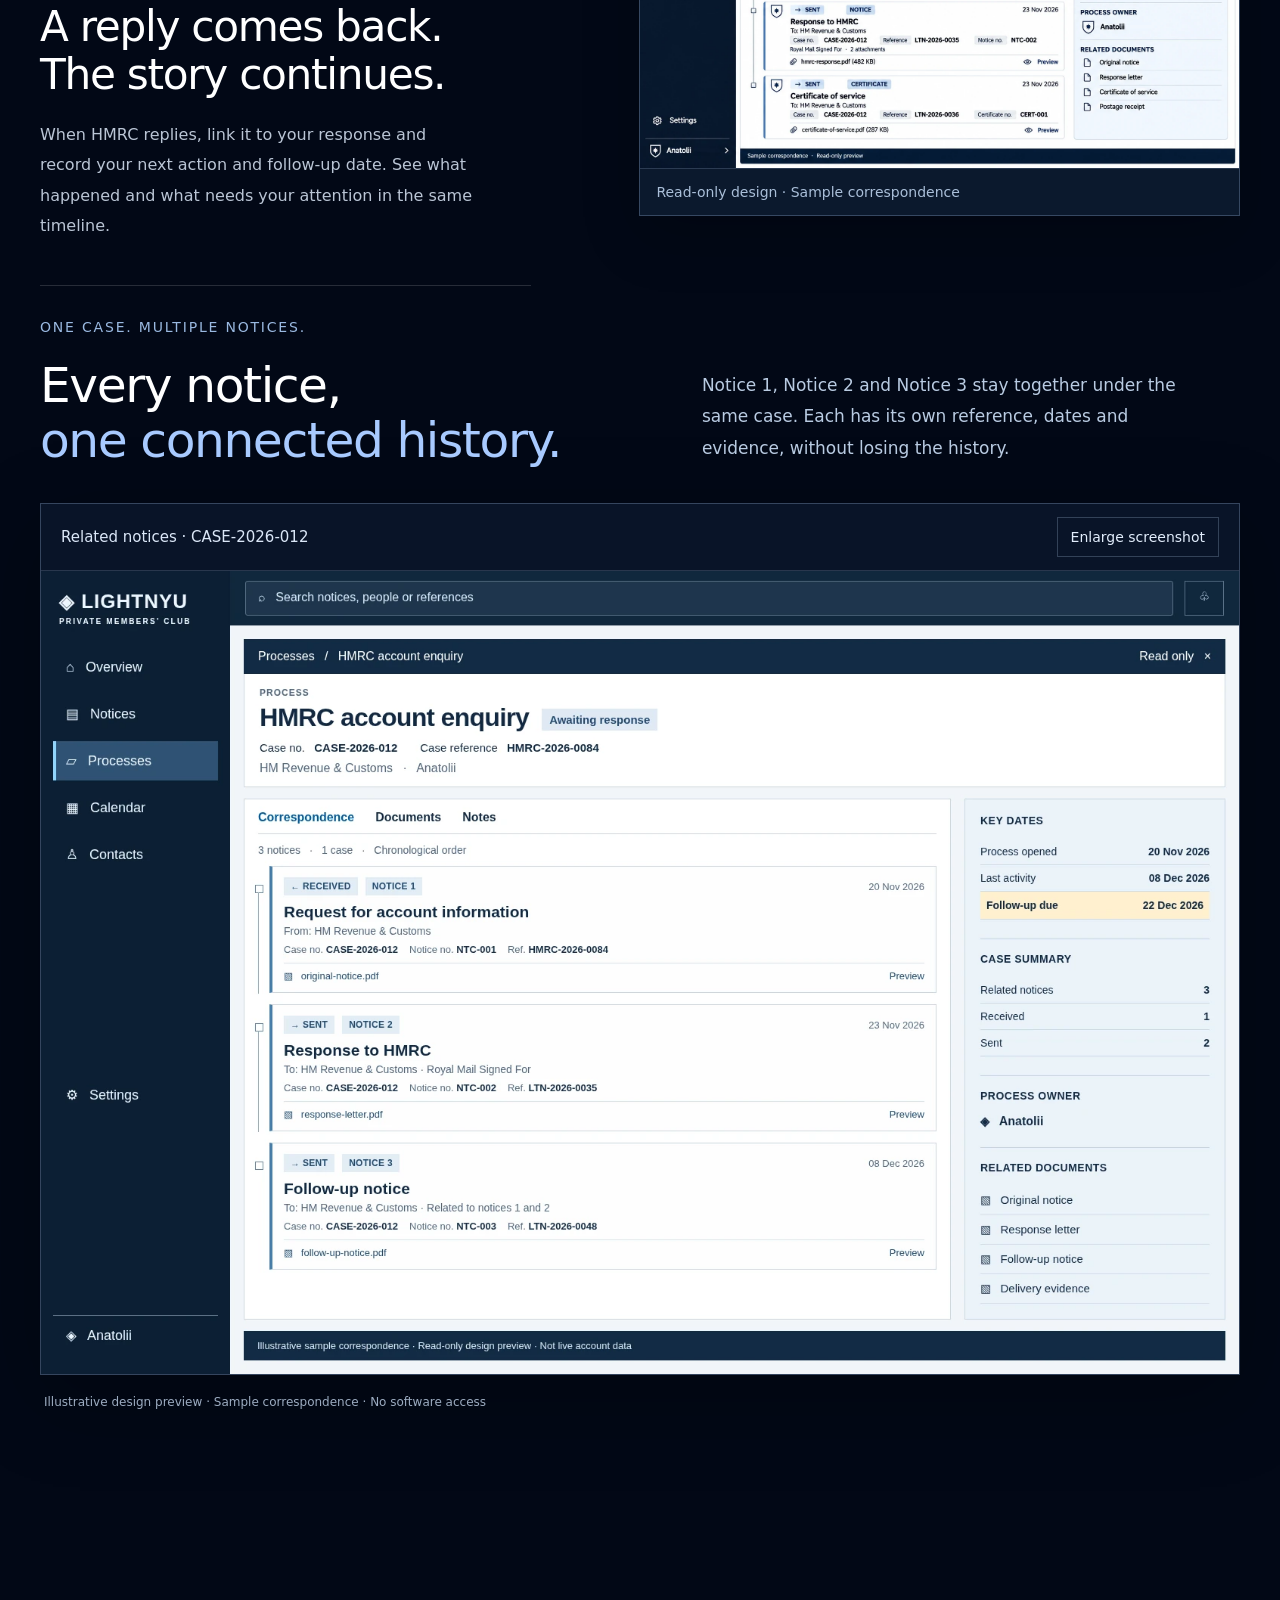
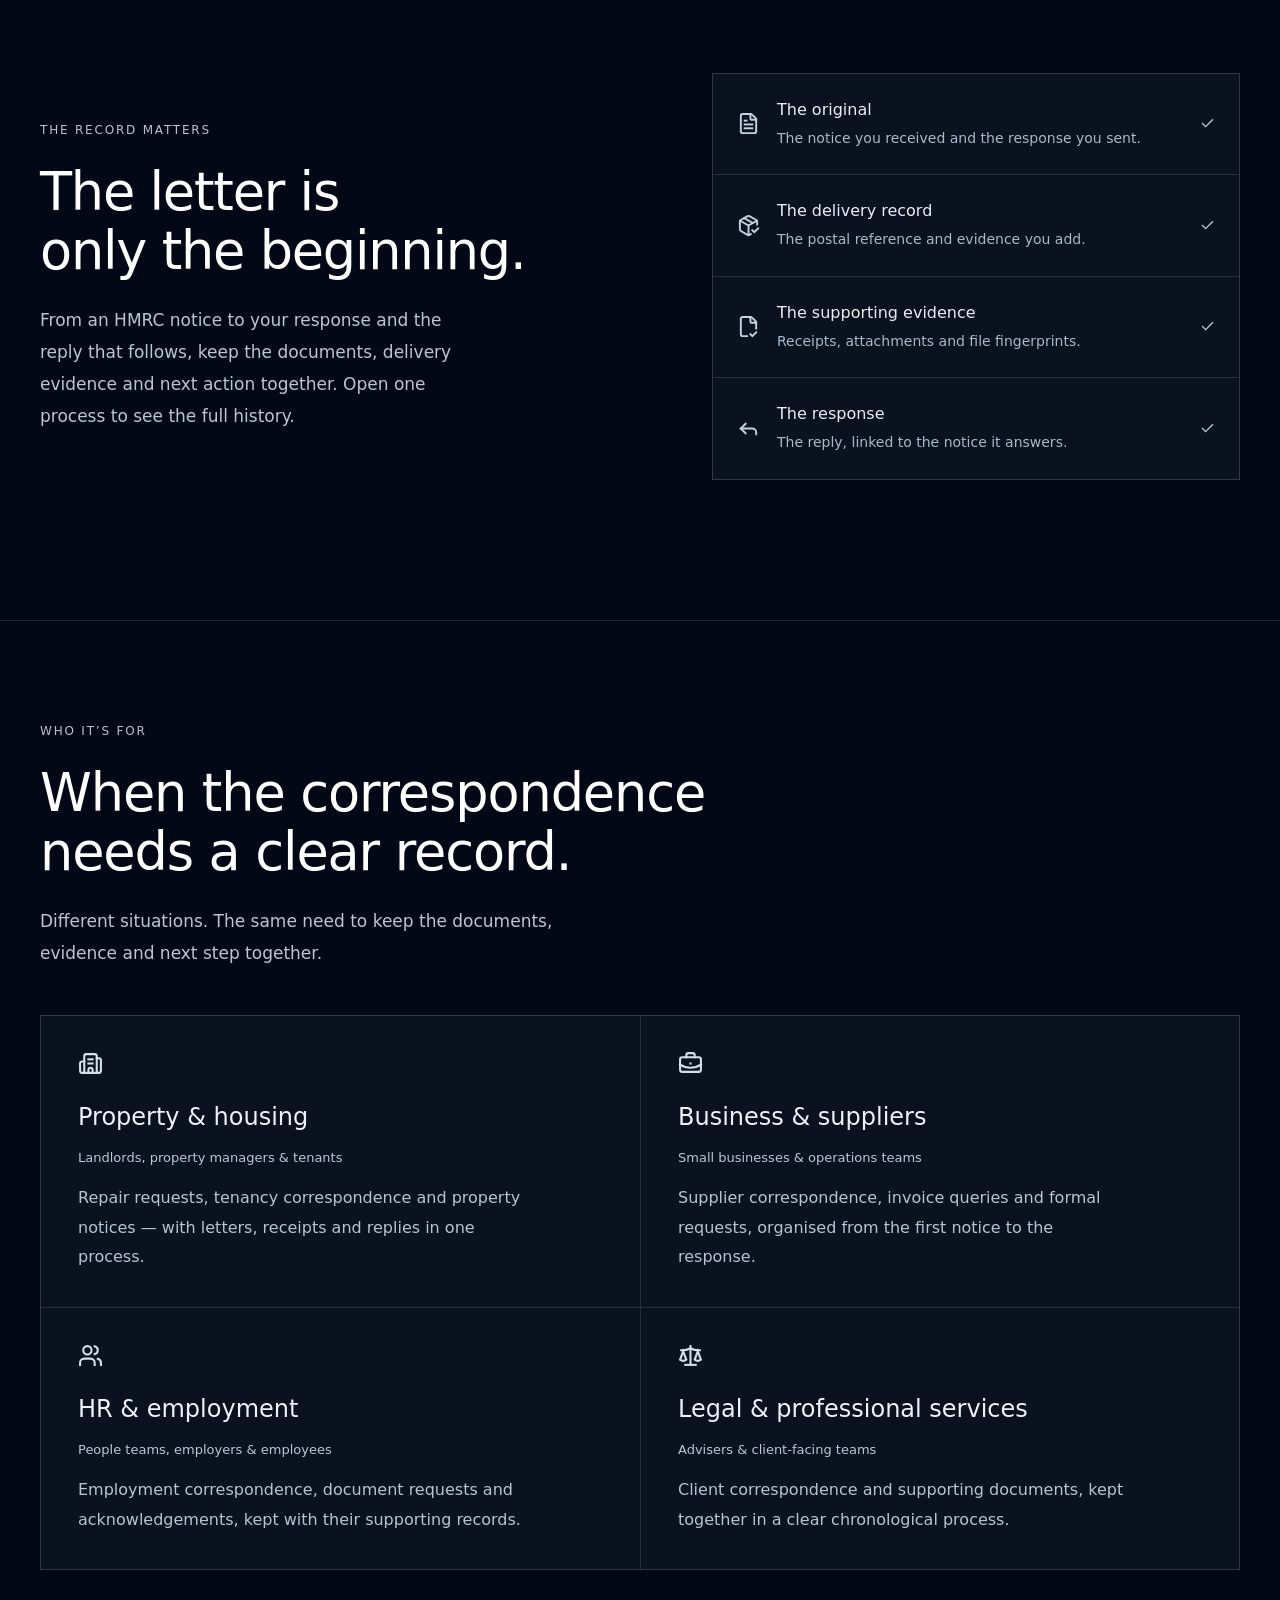
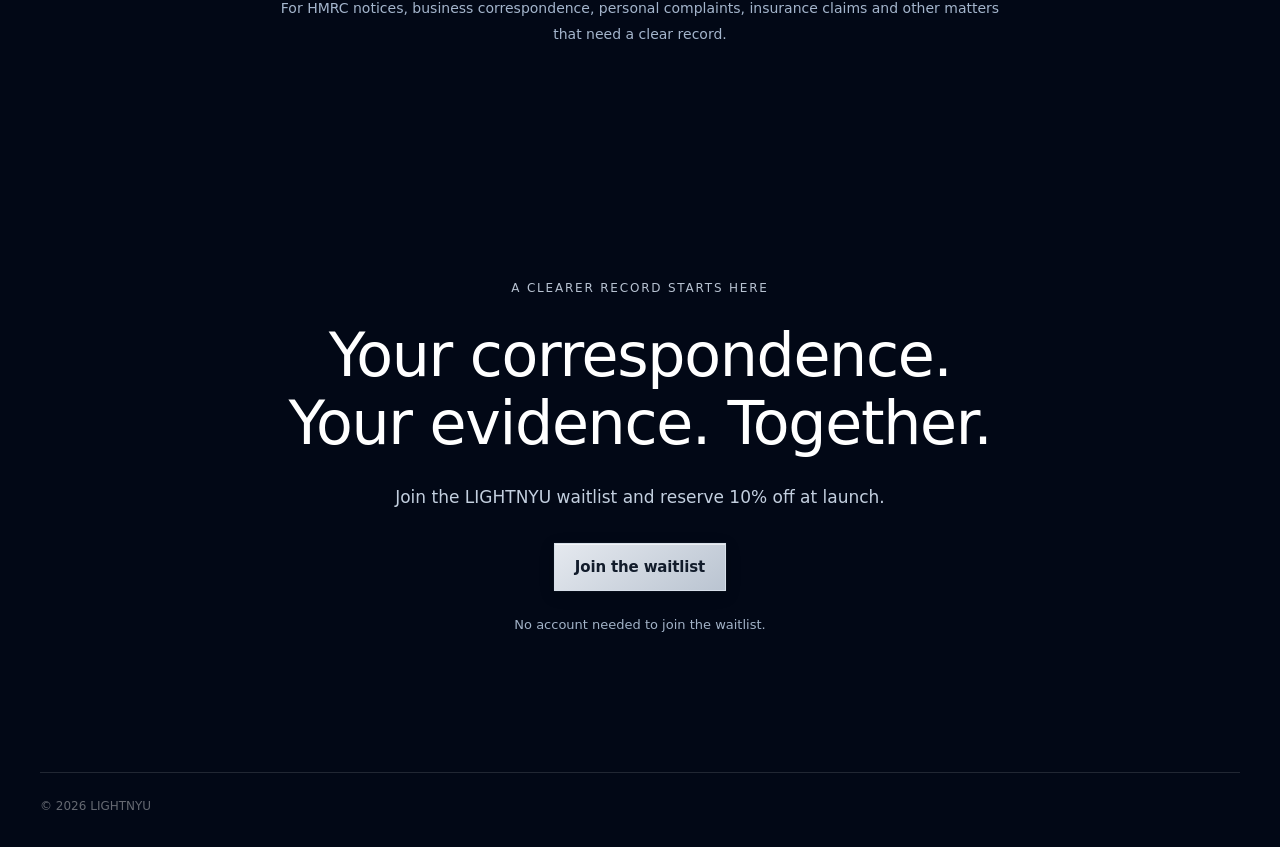
==== commit ba4b8ac3: "Use record terminology throughout public landing and demo, clarify waitlist wording" ====
--- a/index.html
+++ b/index.html
@@ -1,3 +1,3 @@
 <!DOCTYPE html><html lang="en"><head><meta charSet="utf-8"/><meta name="viewport" content="width=device-width, initial-scale=1"/><link rel="stylesheet" href="/site-base.css"/><link rel="stylesheet" href="/site-extra.css"/><title>LIGHTNYU — Private members’ club &amp; correspondence workspace</title><meta name="description" content="LIGHTNYU is a browser-based correspondence and document management application. Record, store and access documents, track replies and manage cases in one private workspace."/><link rel="shortcut icon" href="/images/lightnyu-logo-icon.webp"/><link rel="icon" href="/images/lightnyu-logo-icon.webp"/>
-<link rel="stylesheet" href="/waitlist-security.css"/><meta name="lightnyu-release" content="brand-privacy-20261124f"/>
-<link rel="stylesheet" href="/landing-brand-20261124f.css"/></head><body class="antialiased"><div id="root" class="kinetic-grid-content"></div><script type="module" src="/assets/landing-20261124f.js"></script></body></html>+<link rel="stylesheet" href="/waitlist-security.css"/><meta name="lightnyu-release" content="brand-privacy-20261124g"/>
+<link rel="stylesheet" href="/landing-brand-20261124g.css"/></head><body class="antialiased"><div id="root" class="kinetic-grid-content"></div><script type="module" src="/assets/landing-20261124g.js"></script></body></html>
--- a/landing-brand-20261124g.css
+++ b/landing-brand-20261124g.css
@@ -0,0 +1,4 @@
+.acta-launch .launch-brand{display:flex!important;align-items:center;justify-content:center;gap:9px}.acta-launch .launch-brand .launch-logo-icon{height:35px;width:auto;object-fit:contain;flex-shrink:0;filter:drop-shadow(0 0 5px #66b6f066)}.acta-launch .launch-brand .launch-logo-accent{font:inherit;color:#71c5ff}.three-notices-showcase{margin-bottom:clamp(24px,5vw,80px)}.three-notices-showcase img{display:block;width:100%;height:auto}.related-notices-dialog{max-width:min(96vw,1550px);width:96vw;max-height:94vh;padding:12px;background:#10243a;color:white;border:1px solid #6d90b3;overflow:auto}.related-notices-dialog::backdrop{background:#031322d9}.related-notices-dialog img{width:100%;height:auto;display:block}.related-close{display:block;margin:0 0 10px auto;background:#edf5ff;color:#10243a;border:0;padding:8px 14px;cursor:pointer}@media(max-width:680px){.acta-launch .launch-brand .launch-logo-icon{height:27px}.acta-launch .launch-brand{gap:6px}.three-notices-showcase .notice-showcase-scroll{overflow-x:auto}.three-notices-showcase .notice-showcase-scroll img{min-width:750px}.related-notices-dialog img{min-width:750px}}
+.acta-launch .launch-brand{display:flex!important;align-items:center;justify-content:center;gap:10px;width:auto!important;min-width:0;max-width:100%;height:56px!important;padding:0!important;background:transparent!important;border:0!important;box-shadow:none!important;flex-shrink:0}.acta-launch .launch-brand .launch-standalone-shield{display:block!important;flex:none;width:46px!important;height:50px!important;object-fit:contain;filter:drop-shadow(0 0 6px #73bbff55)}.acta-launch .launch-brand span{color:#edf5ff}.acta-launch .launch-preview-disclaimer{max-width:1060px;margin:0 auto 24px;padding:0 20px;text-align:center;font-size:13px;line-height:1.65;color:#abbcd0;letter-spacing:.01em}@media(max-width:680px){.acta-launch .launch-brand{height:48px!important;gap:7px}.acta-launch .launch-brand .launch-standalone-shield{width:36px!important;height:40px!important}.acta-launch .launch-preview-disclaimer{font-size:12px;margin-bottom:16px;padding:0 18px}}
+.acta-launch .launch-card .launch-privacy{display:grid!important;justify-items:center;gap:3px;text-align:center!important;text-wrap:balance;line-height:1.55;margin:10px auto 0!important;width:100%;max-width:460px;padding:0!important}.acta-launch .launch-card .launch-privacy span{display:block}.acta-launch .launch-card .launch-privacy a{display:inline-block;margin-top:3px;text-decoration:underline;text-underline-offset:3px;color:#b9d8f3}@media(max-width:680px){.acta-launch .launch-card .launch-privacy{font-size:12px;gap:2px}}
+.acta-launch .lightnyu-product-description{max-width:850px;margin-left:auto;margin-right:auto;text-wrap:pretty}.acta-launch .lightnyu-product-description p{font:inherit;color:inherit;margin:0}.acta-launch .lightnyu-product-description p+p{margin-top:14px}@media(max-width:680px){.acta-launch .lightnyu-product-description p+p{margin-top:10px}}
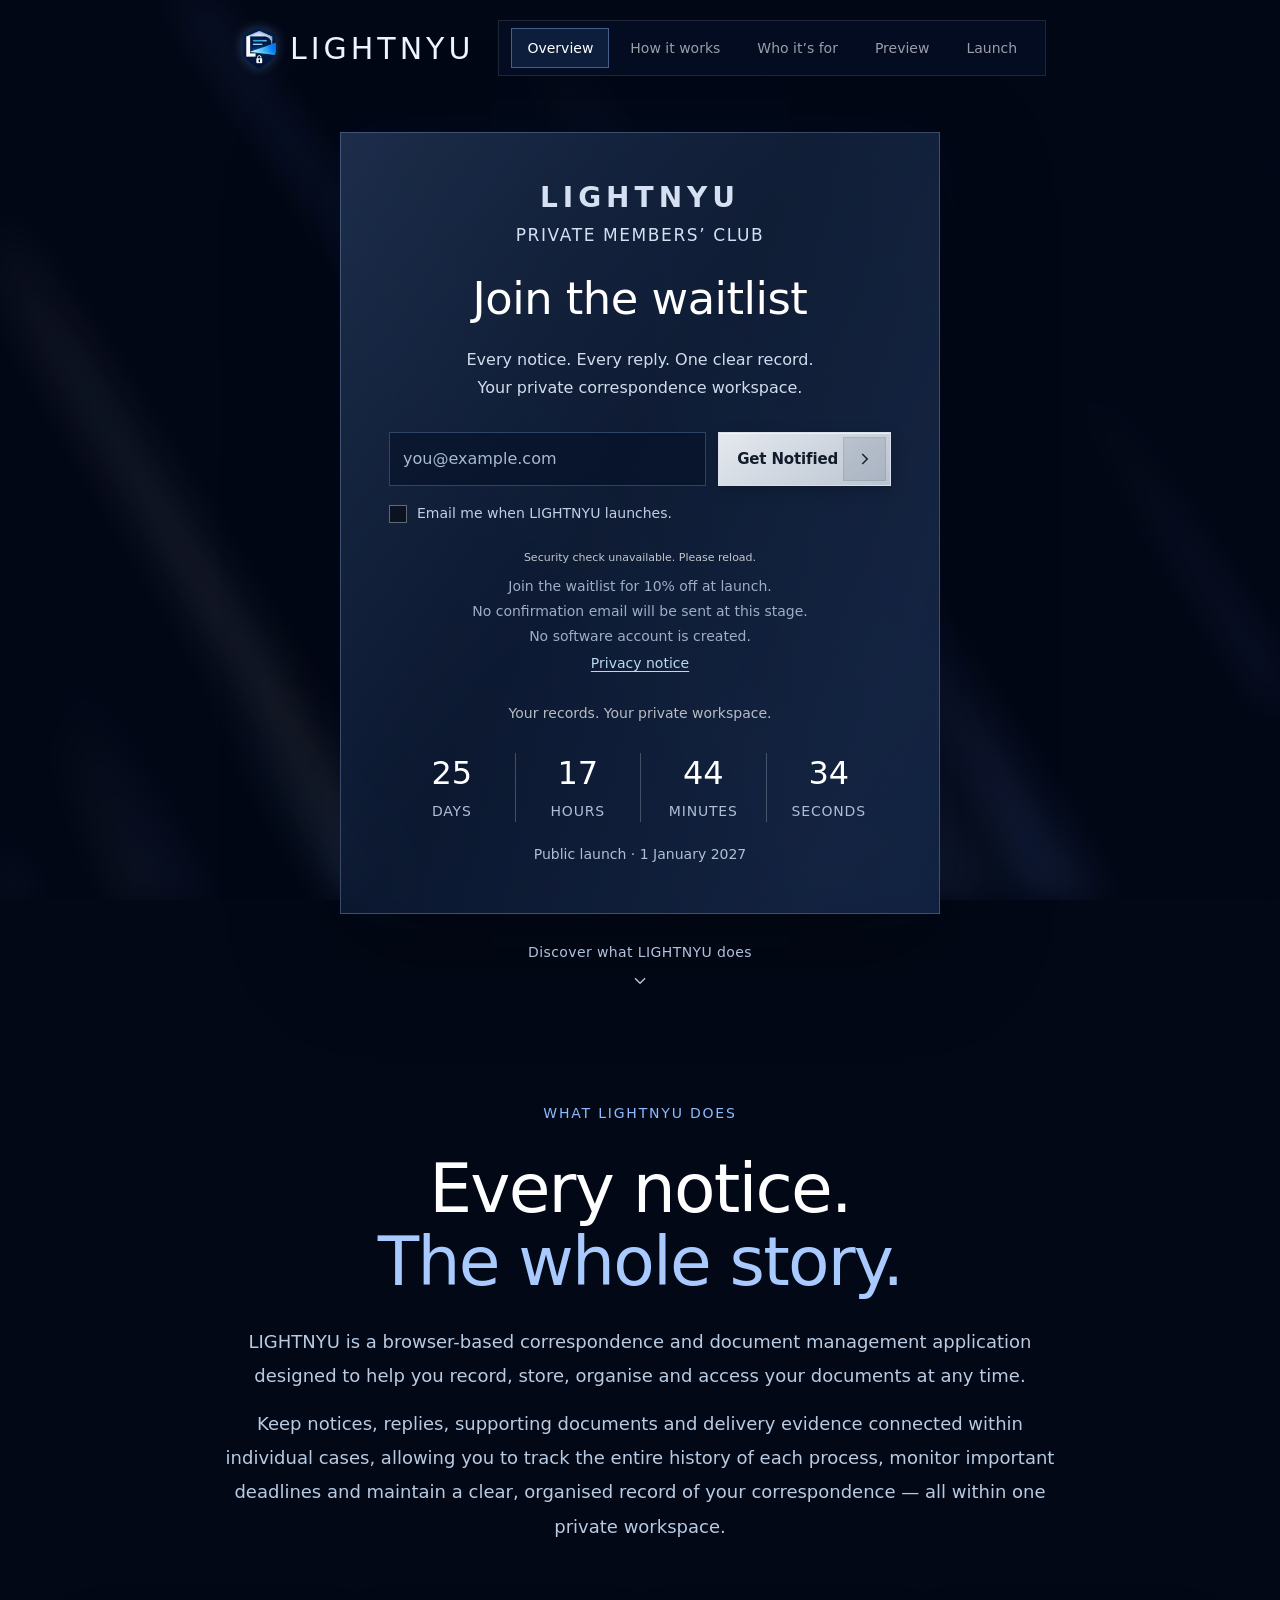
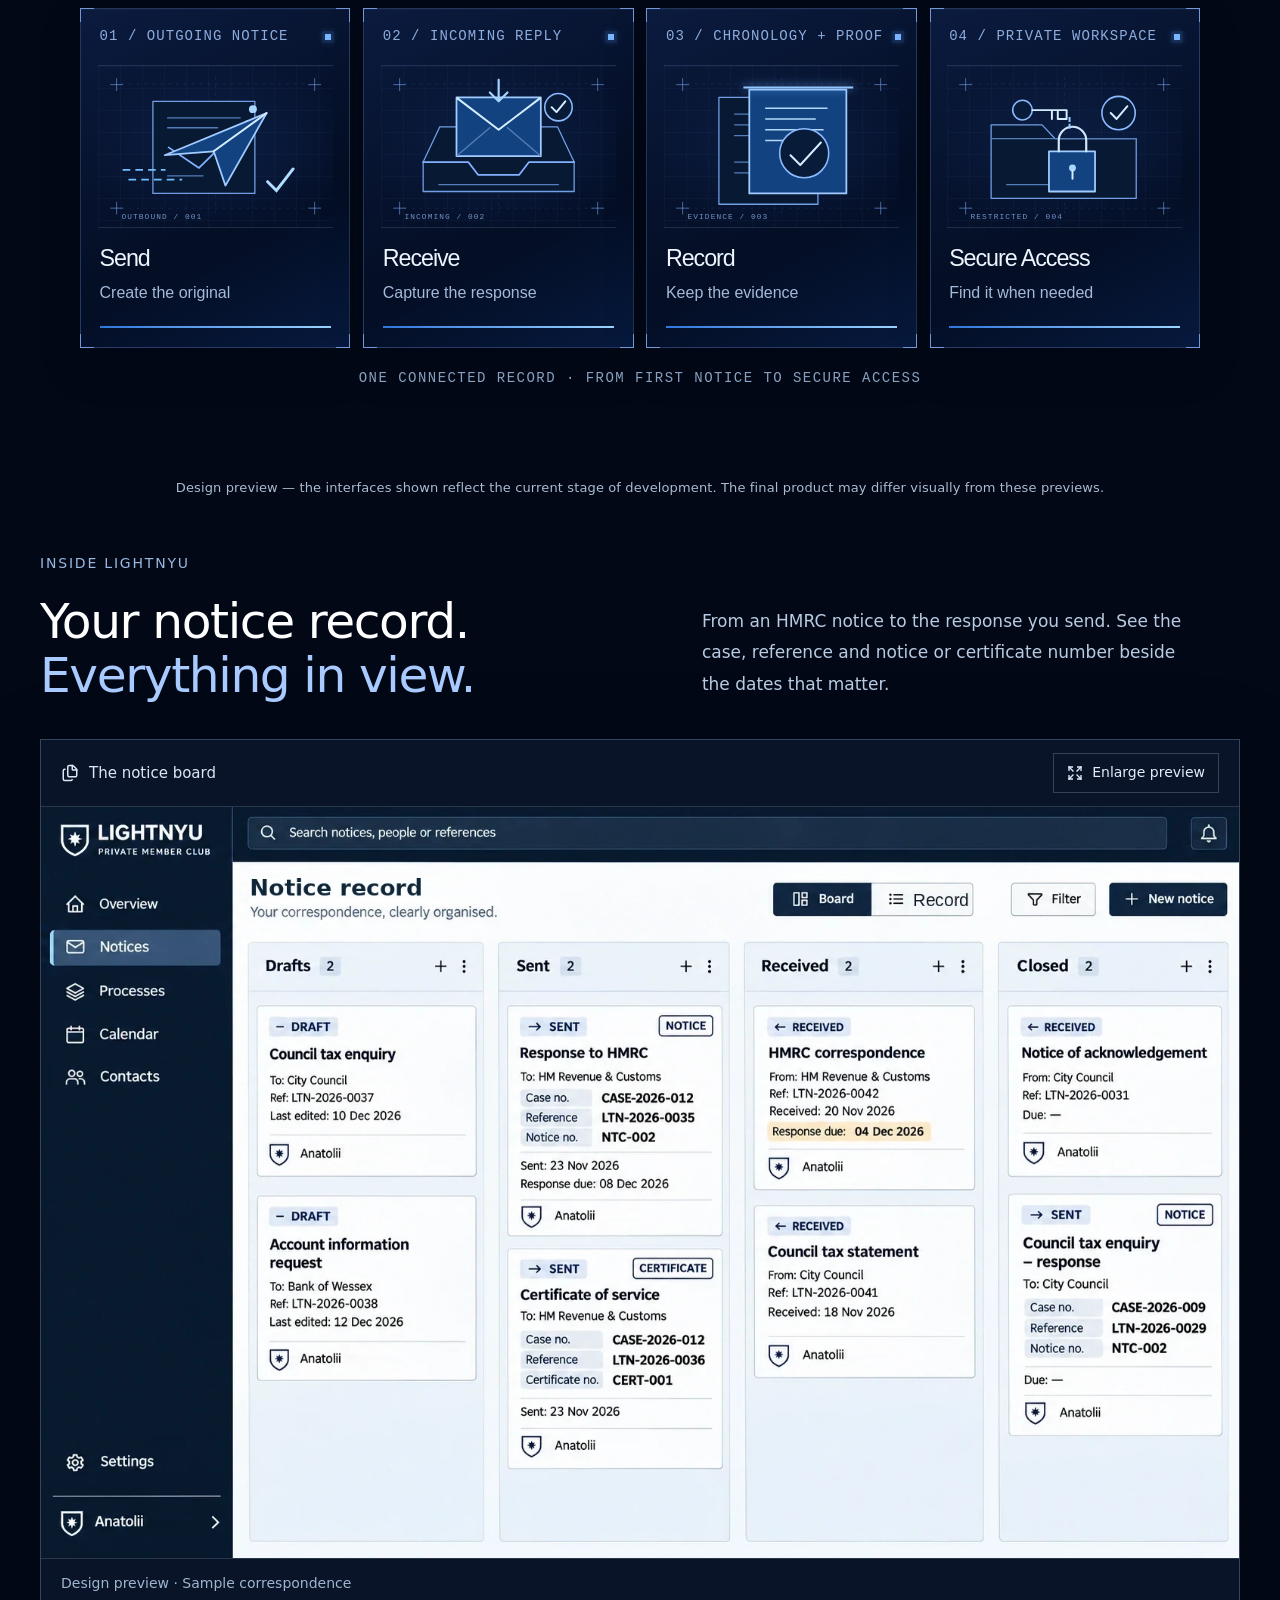
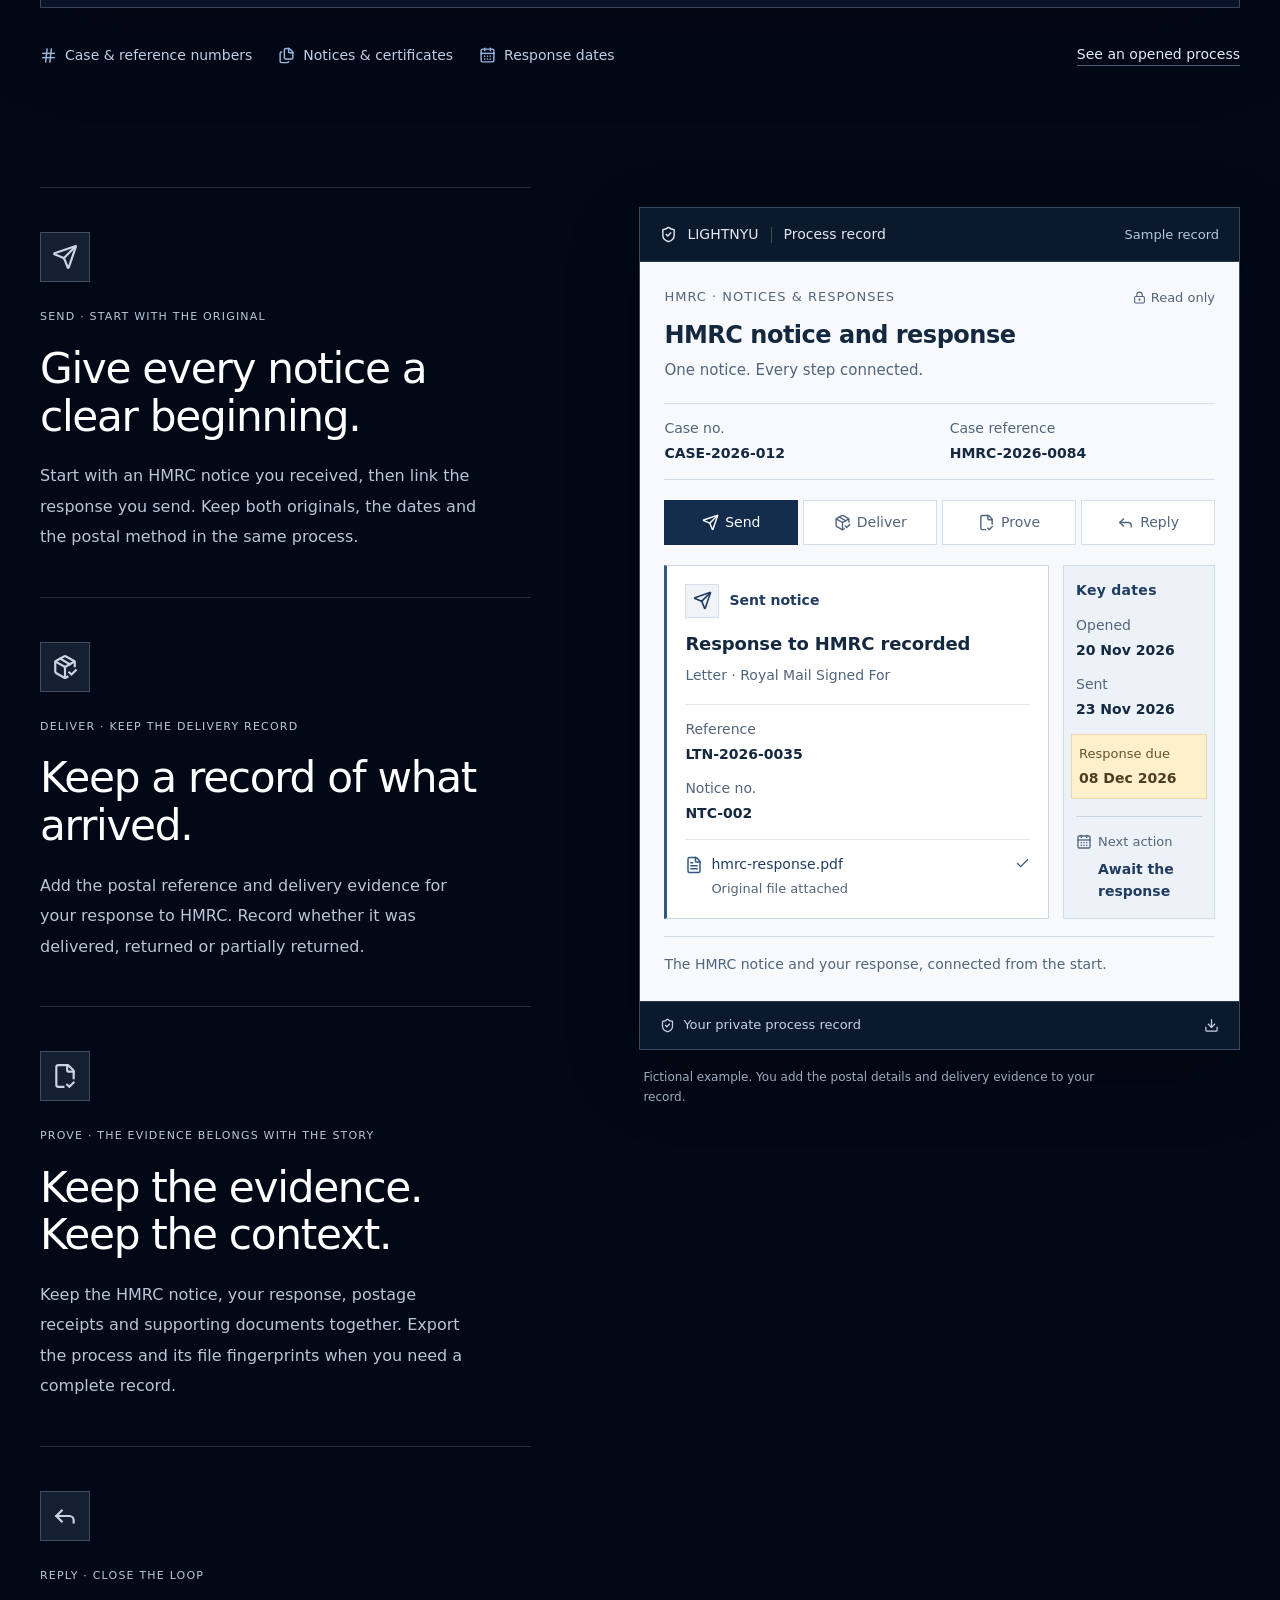
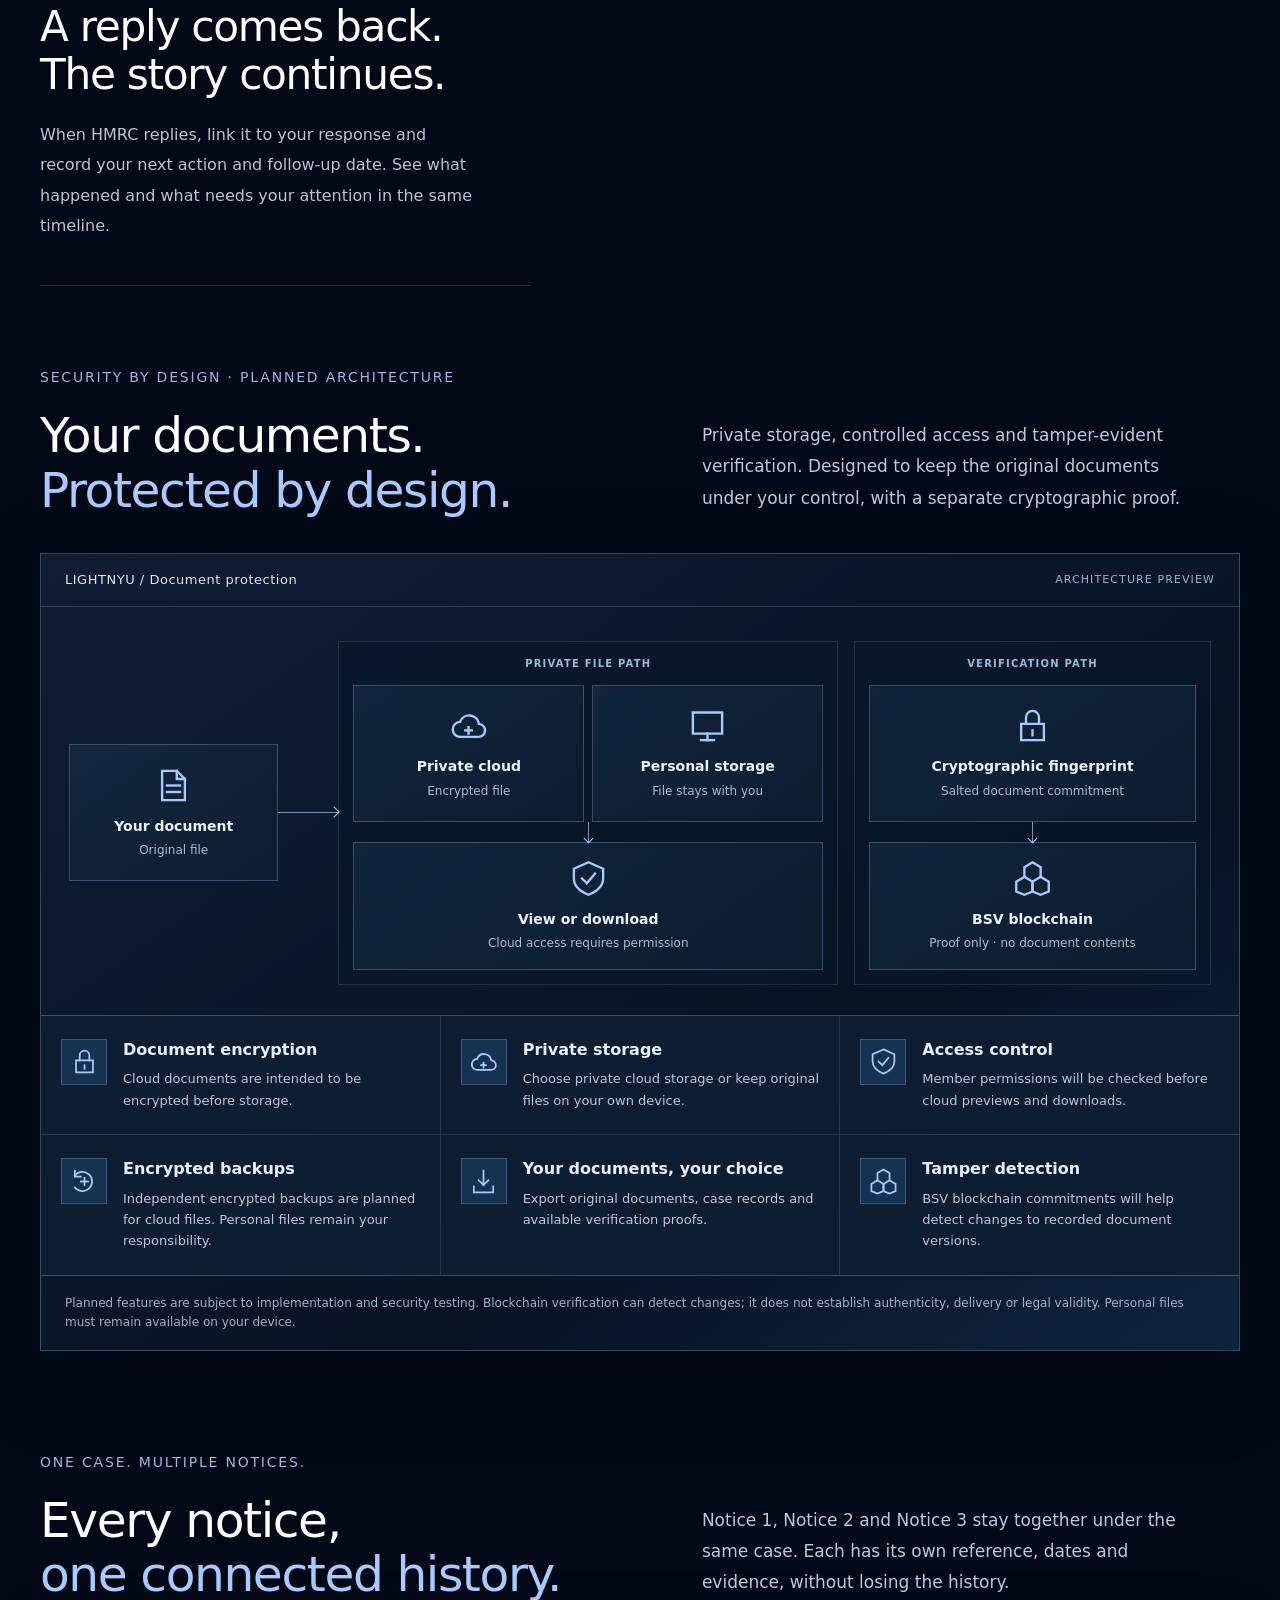
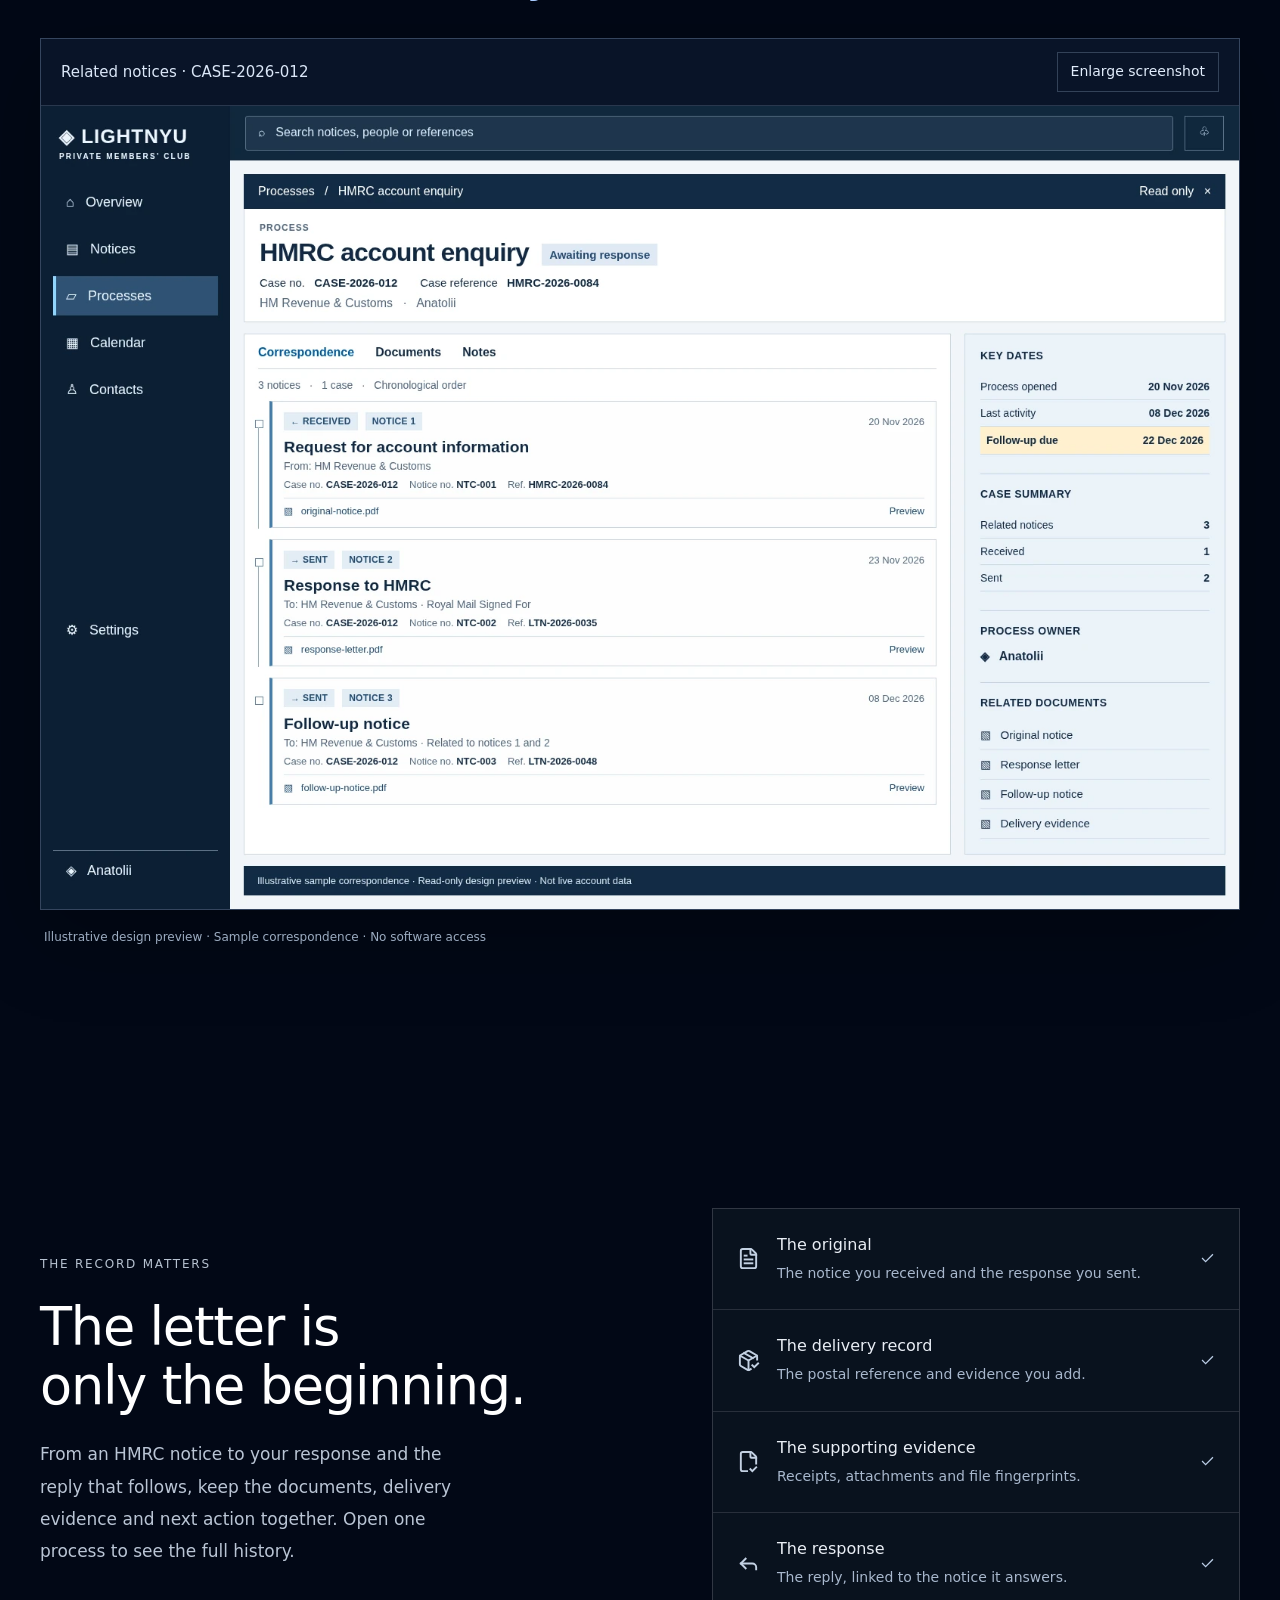
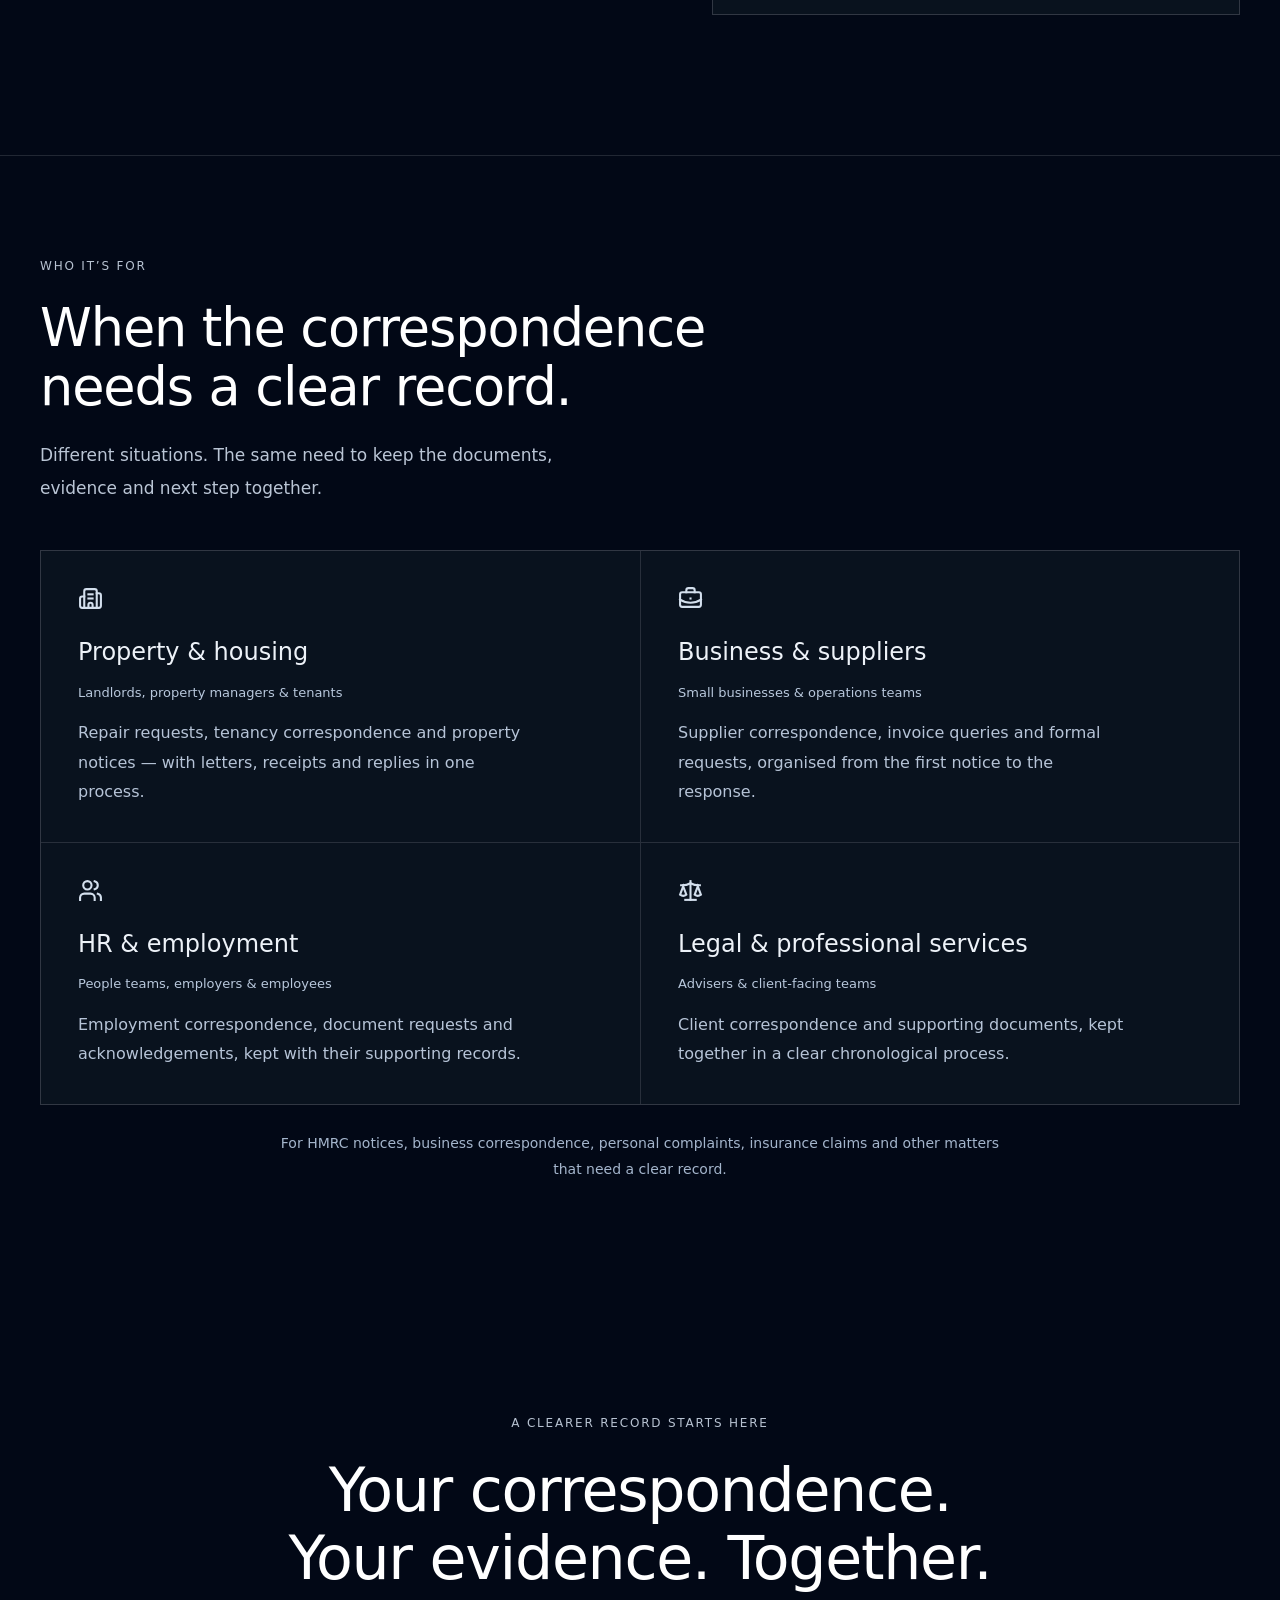
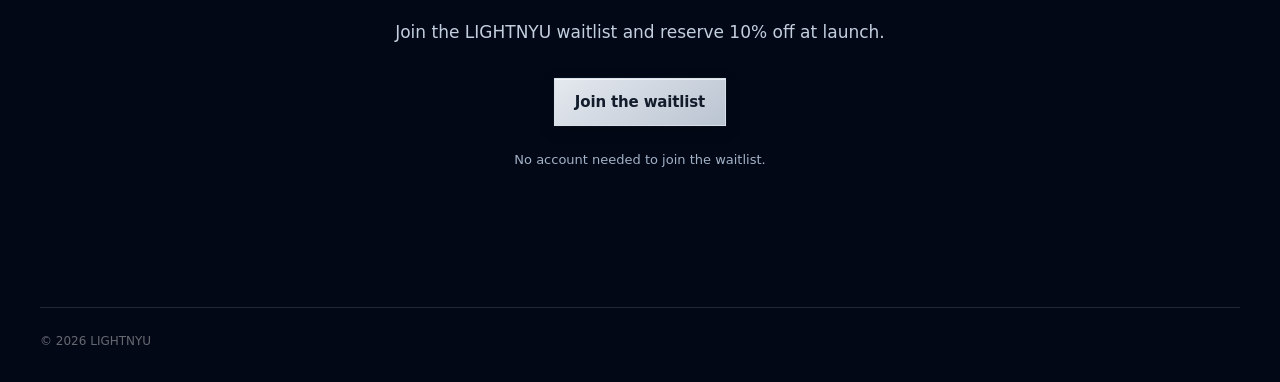
==== commit dafed25c: "Replace overlapping process preview with responsive document protection architecture" ====
--- a/index.html
+++ b/index.html
@@ -1,3 +1,3 @@
 <!DOCTYPE html><html lang="en"><head><meta charSet="utf-8"/><meta name="viewport" content="width=device-width, initial-scale=1"/><link rel="stylesheet" href="/site-base.css"/><link rel="stylesheet" href="/site-extra.css"/><title>LIGHTNYU — Private members’ club &amp; correspondence workspace</title><meta name="description" content="LIGHTNYU is a browser-based correspondence and document management application. Record, store and access documents, track replies and manage cases in one private workspace."/><link rel="shortcut icon" href="/images/lightnyu-logo-icon.webp"/><link rel="icon" href="/images/lightnyu-logo-icon.webp"/>
-<link rel="stylesheet" href="/waitlist-security.css"/><meta name="lightnyu-release" content="brand-privacy-20261124g"/>
-<link rel="stylesheet" href="/landing-brand-20261124g.css"/></head><body class="antialiased"><div id="root" class="kinetic-grid-content"></div><script type="module" src="/assets/landing-20261124g.js"></script></body></html>+<link rel="stylesheet" href="/waitlist-security.css"/><meta name="lightnyu-release" content="brand-privacy-20261124h"/>
+<link rel="stylesheet" href="/landing-brand-20261124h.css"/></head><body class="antialiased"><div id="root" class="kinetic-grid-content"></div><script type="module" src="/assets/landing-20261124h.js"></script></body></html>
--- a/landing-brand-20261124h.css
+++ b/landing-brand-20261124h.css
@@ -0,0 +1,6 @@
+.acta-launch .launch-brand{display:flex!important;align-items:center;justify-content:center;gap:9px}.acta-launch .launch-brand .launch-logo-icon{height:35px;width:auto;object-fit:contain;flex-shrink:0;filter:drop-shadow(0 0 5px #66b6f066)}.acta-launch .launch-brand .launch-logo-accent{font:inherit;color:#71c5ff}.three-notices-showcase{margin-bottom:clamp(24px,5vw,80px)}.three-notices-showcase img{display:block;width:100%;height:auto}.related-notices-dialog{max-width:min(96vw,1550px);width:96vw;max-height:94vh;padding:12px;background:#10243a;color:white;border:1px solid #6d90b3;overflow:auto}.related-notices-dialog::backdrop{background:#031322d9}.related-notices-dialog img{width:100%;height:auto;display:block}.related-close{display:block;margin:0 0 10px auto;background:#edf5ff;color:#10243a;border:0;padding:8px 14px;cursor:pointer}@media(max-width:680px){.acta-launch .launch-brand .launch-logo-icon{height:27px}.acta-launch .launch-brand{gap:6px}.three-notices-showcase .notice-showcase-scroll{overflow-x:auto}.three-notices-showcase .notice-showcase-scroll img{min-width:750px}.related-notices-dialog img{min-width:750px}}
+.acta-launch .launch-brand{display:flex!important;align-items:center;justify-content:center;gap:10px;width:auto!important;min-width:0;max-width:100%;height:56px!important;padding:0!important;background:transparent!important;border:0!important;box-shadow:none!important;flex-shrink:0}.acta-launch .launch-brand .launch-standalone-shield{display:block!important;flex:none;width:46px!important;height:50px!important;object-fit:contain;filter:drop-shadow(0 0 6px #73bbff55)}.acta-launch .launch-brand span{color:#edf5ff}.acta-launch .launch-preview-disclaimer{max-width:1060px;margin:0 auto 24px;padding:0 20px;text-align:center;font-size:13px;line-height:1.65;color:#abbcd0;letter-spacing:.01em}@media(max-width:680px){.acta-launch .launch-brand{height:48px!important;gap:7px}.acta-launch .launch-brand .launch-standalone-shield{width:36px!important;height:40px!important}.acta-launch .launch-preview-disclaimer{font-size:12px;margin-bottom:16px;padding:0 18px}}
+.acta-launch .launch-card .launch-privacy{display:grid!important;justify-items:center;gap:3px;text-align:center!important;text-wrap:balance;line-height:1.55;margin:10px auto 0!important;width:100%;max-width:460px;padding:0!important}.acta-launch .launch-card .launch-privacy span{display:block}.acta-launch .launch-card .launch-privacy a{display:inline-block;margin-top:3px;text-decoration:underline;text-underline-offset:3px;color:#b9d8f3}@media(max-width:680px){.acta-launch .launch-card .launch-privacy{font-size:12px;gap:2px}}
+.acta-launch .lightnyu-product-description{max-width:850px;margin-left:auto;margin-right:auto;text-wrap:pretty}.acta-launch .lightnyu-product-description p{font:inherit;color:inherit;margin:0}.acta-launch .lightnyu-product-description p+p{margin-top:14px}@media(max-width:680px){.acta-launch .lightnyu-product-description p+p{margin-top:10px}}
+/* Document protection: native responsive diagram, aligned to the existing landing design. */
+.acta-launch>.protection-showcase{padding-top:80px;padding-bottom:70px}.protection-showcase .notice-showcase-heading h2{font-weight:400}.protection-frame{background:linear-gradient(145deg,#111f34f0,#091425f2 65%,#102641f0);border:1px solid #a9c9ef45;box-shadow:0 25px 80px #0004}.protection-topline{display:flex;align-items:center;justify-content:space-between;gap:15px;padding:16px 24px;border-bottom:1px solid #b5cdec30;color:#dbe7f8;font-size:13px;letter-spacing:.04em}.protection-topline span:last-child{color:#91b6dd;font-size:11px;text-transform:uppercase;letter-spacing:.1em}.protect-flow{display:grid;grid-template-columns:minmax(130px,.72fr) 60px minmax(0,3fr);align-items:center;padding:34px 28px 30px}.protect-node{border:1px solid #9dbfe64a;background:linear-gradient(145deg,#19324e88,#0e1d30cc);padding:16px 12px;min-width:0;min-height:137px;display:flex;flex-direction:column;align-items:center;justify-content:center;gap:7px;text-align:center;color:#e8f2ff}.protect-node strong{font-size:14px;font-weight:600;line-height:1.35}.protect-node>span:last-child{font-size:12px;color:#a9bdd4;line-height:1.45}.protect-symbol{color:#a8caff;display:flex;align-items:center;justify-content:center;margin-bottom:5px}.protect-connector{height:1px;background:#789ac0;position:relative}.protect-connector:after{content:"";position:absolute;right:0;top:-4px;width:8px;height:8px;border-right:1px solid #a8caff;border-top:1px solid #a8caff;transform:rotate(45deg)}.protect-branches{display:grid;grid-template-columns:minmax(0,1.4fr) minmax(0,1fr);gap:16px}.protect-private,.protect-proof{padding:14px;border:1px solid #a9c9ef26;background:#09182a90;min-width:0}.protect-path-label{color:#9bb9da;font-size:10px;letter-spacing:1.2px;font-weight:600;margin:0 0 14px;text-align:center}.protect-storage-choices{display:grid;grid-template-columns:1fr 1fr;gap:8px}.protect-short-link{height:20px;width:1px;background:#7597be;margin:auto;position:relative}.protect-short-link:after{content:"";position:absolute;bottom:0;left:-3px;width:7px;height:7px;border-right:1px solid #a8caff;border-bottom:1px solid #a8caff;transform:rotate(45deg)}.protect-access-node{min-height:120px}.protect-proof>.protect-node:last-child{min-height:120px}.protection-grid{display:grid;grid-template-columns:repeat(3,minmax(0,1fr));gap:1px;background:#a9c9ef30;border-top:1px solid #a9c9ef26;border-bottom:1px solid #a9c9ef26}.protection-feature{background:#0e1d31;display:grid;grid-template-columns:48px minmax(0,1fr);gap:14px;align-items:start;padding:23px 20px;min-width:0}.protect-feature-icon{width:46px;height:46px;display:flex;align-items:center;justify-content:center;background:#173250;border:1px solid #a8caff40;color:#a8caff}.protection-feature h3{color:#e4efff;font-size:16px;line-height:1.4;font-weight:600;margin:0 0 7px}.protection-feature p{margin:0;color:#b7c9df;font-size:13px;line-height:1.65}.protection-footnote{color:#9eb3cd;font-size:12px;line-height:1.6;margin:0;padding:18px 24px}.protect-node,.protect-feature{transition:border-color .2s,background .2s}.protect-node:hover{border-color:#9dbfe6aa}.protection-feature:hover{background:#152a44}@media(max-width:1000px){.protect-flow{grid-template-columns:minmax(110px,.65fr) 32px minmax(0,3fr);padding:24px 18px}.protect-branches{gap:10px}.protect-private,.protect-proof{padding:10px}.protection-grid{grid-template-columns:repeat(2,minmax(0,1fr))}}@media(max-width:680px){.acta-launch>.protection-showcase{padding-top:42px;padding-bottom:45px}.protection-topline{padding:12px 14px;font-size:12px;flex-wrap:wrap;gap:6px}.protect-flow{display:flex;flex-direction:column;align-items:stretch;padding:16px 12px}.protect-flow>.protect-node{min-height:110px;max-width:100%}.protect-connector{height:24px;width:1px;margin:auto}.protect-connector:after{right:-3px;top:auto;bottom:0;transform:rotate(135deg)}.protect-branches{grid-template-columns:1fr;gap:12px}.protect-private,.protect-proof{padding:12px}.protect-node{min-height:115px;padding:12px 8px}.protect-symbol svg{width:32px;height:32px}.protect-proof>.protect-node{min-height:100px}.protection-grid{grid-template-columns:1fr}.protection-feature{padding:17px 14px;gap:12px}.protection-footnote{padding:15px 14px}}@media(prefers-reduced-motion:reduce){.protect-node,.protect-feature{transition:none}}
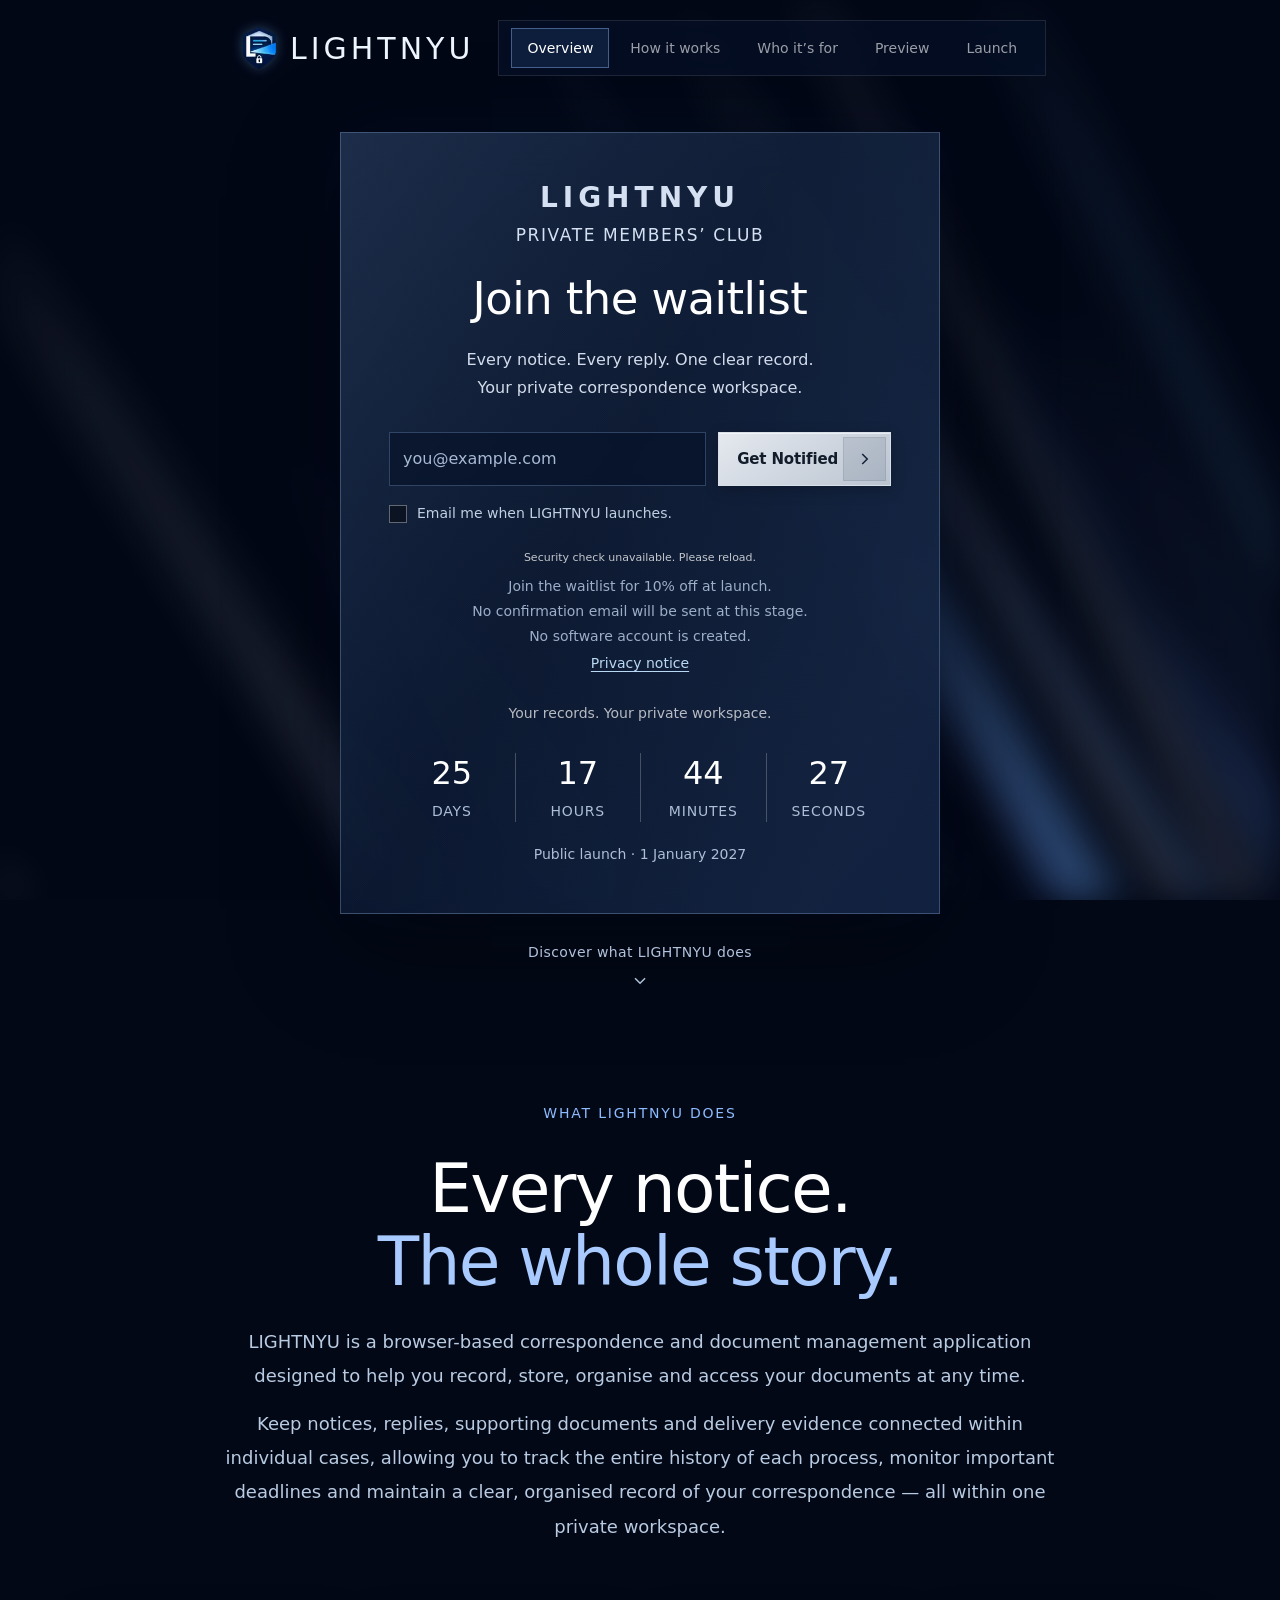
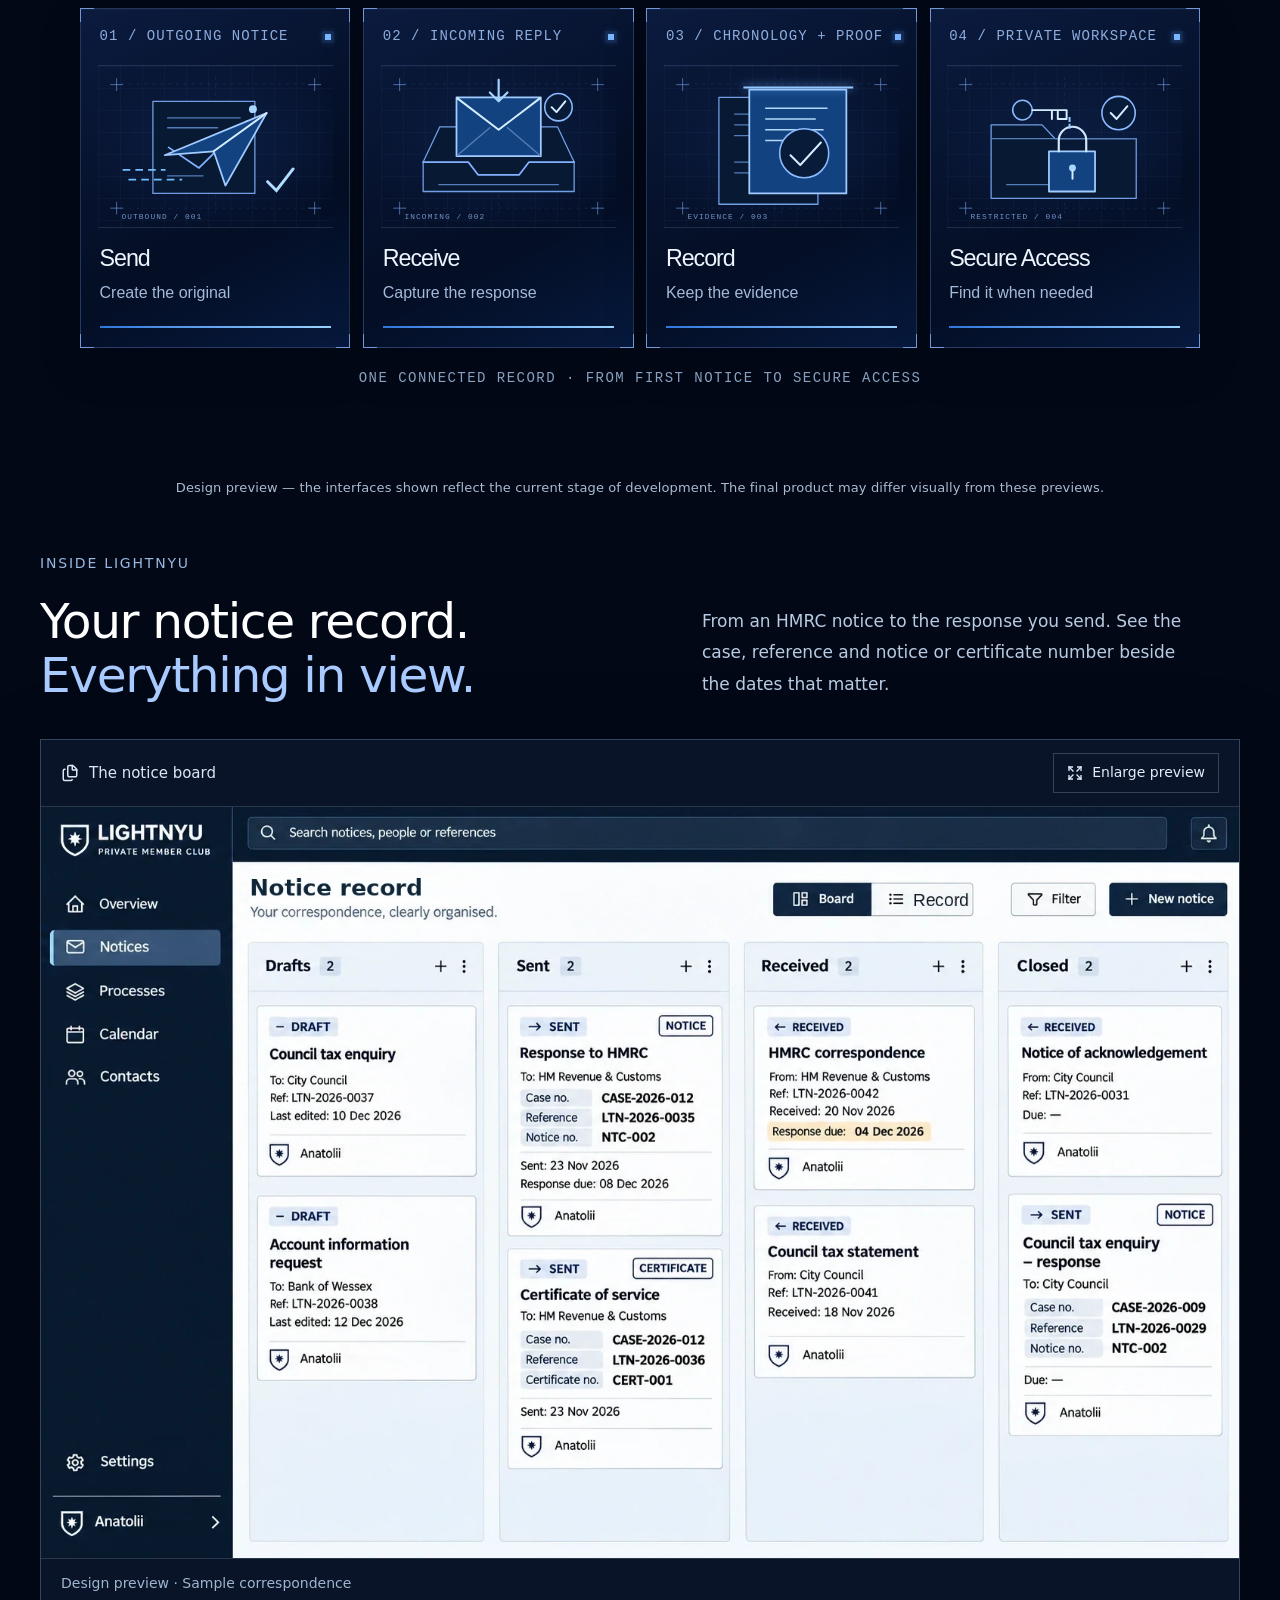
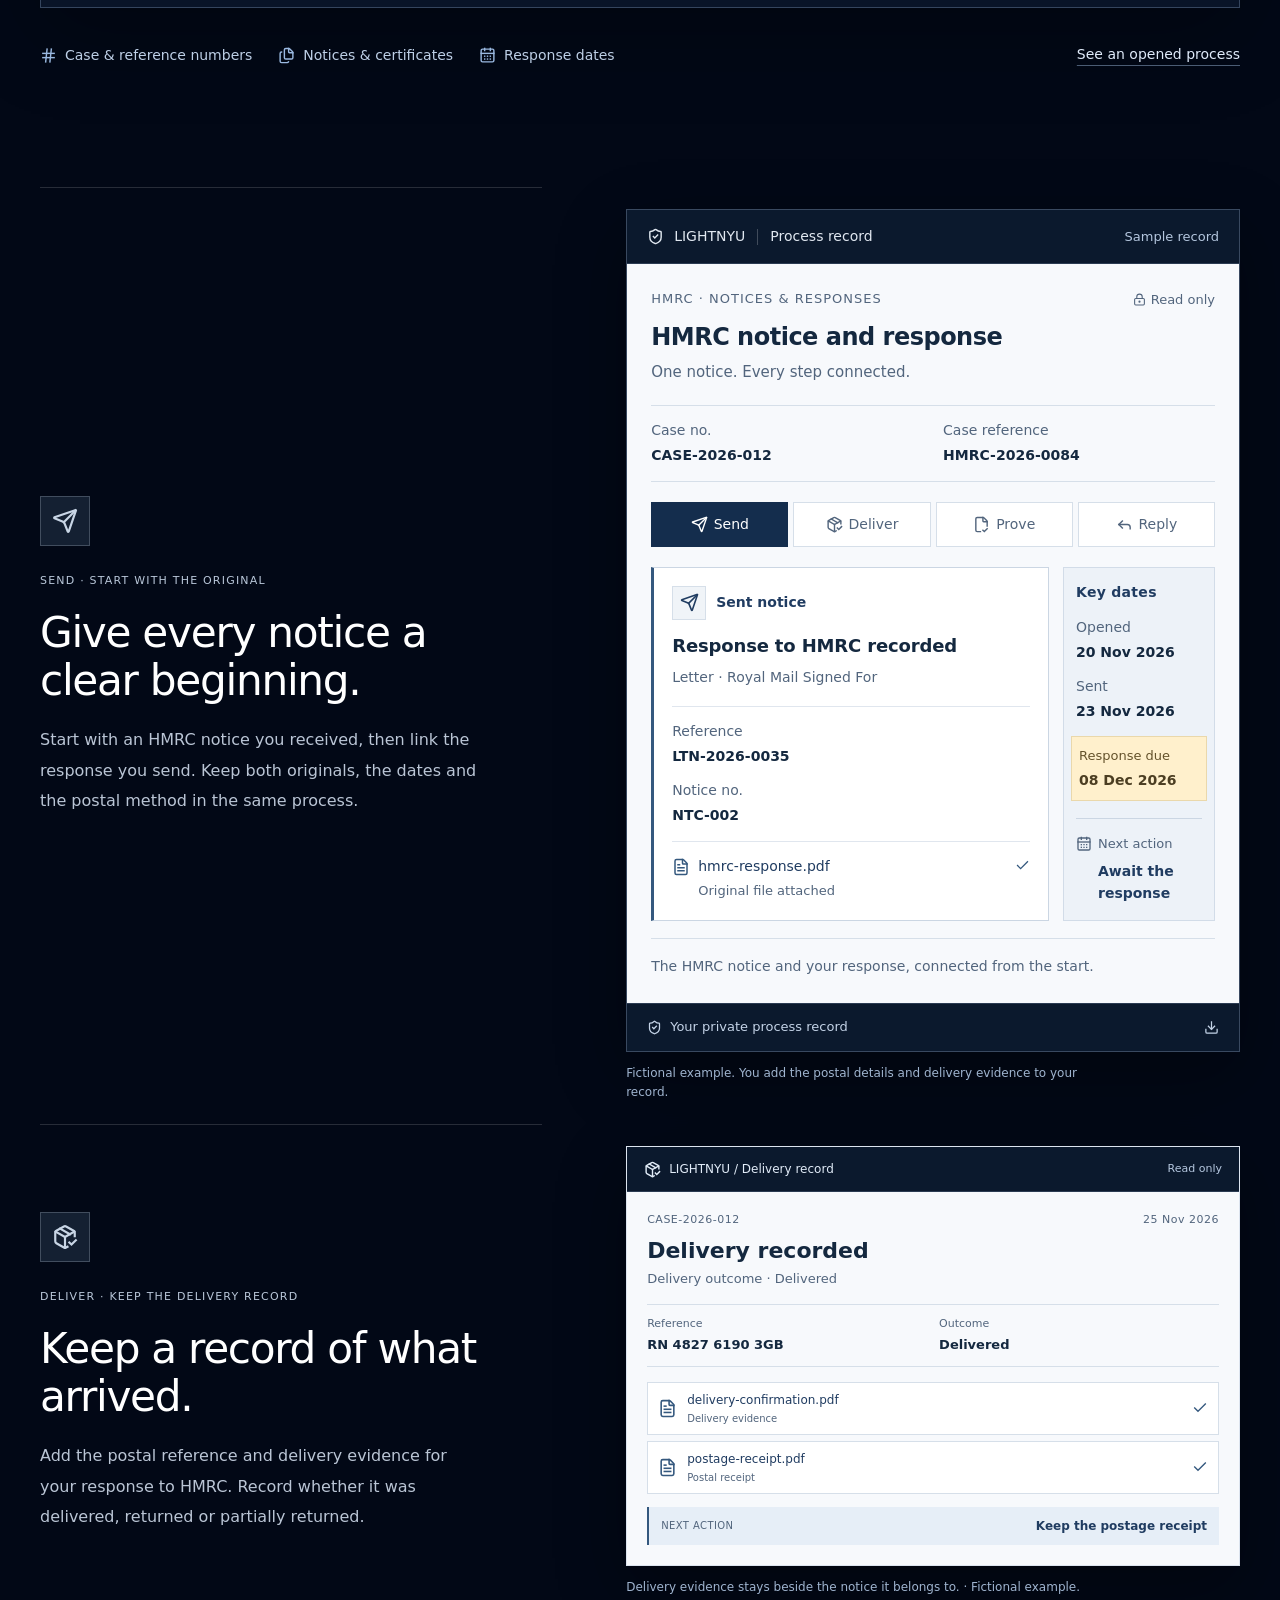
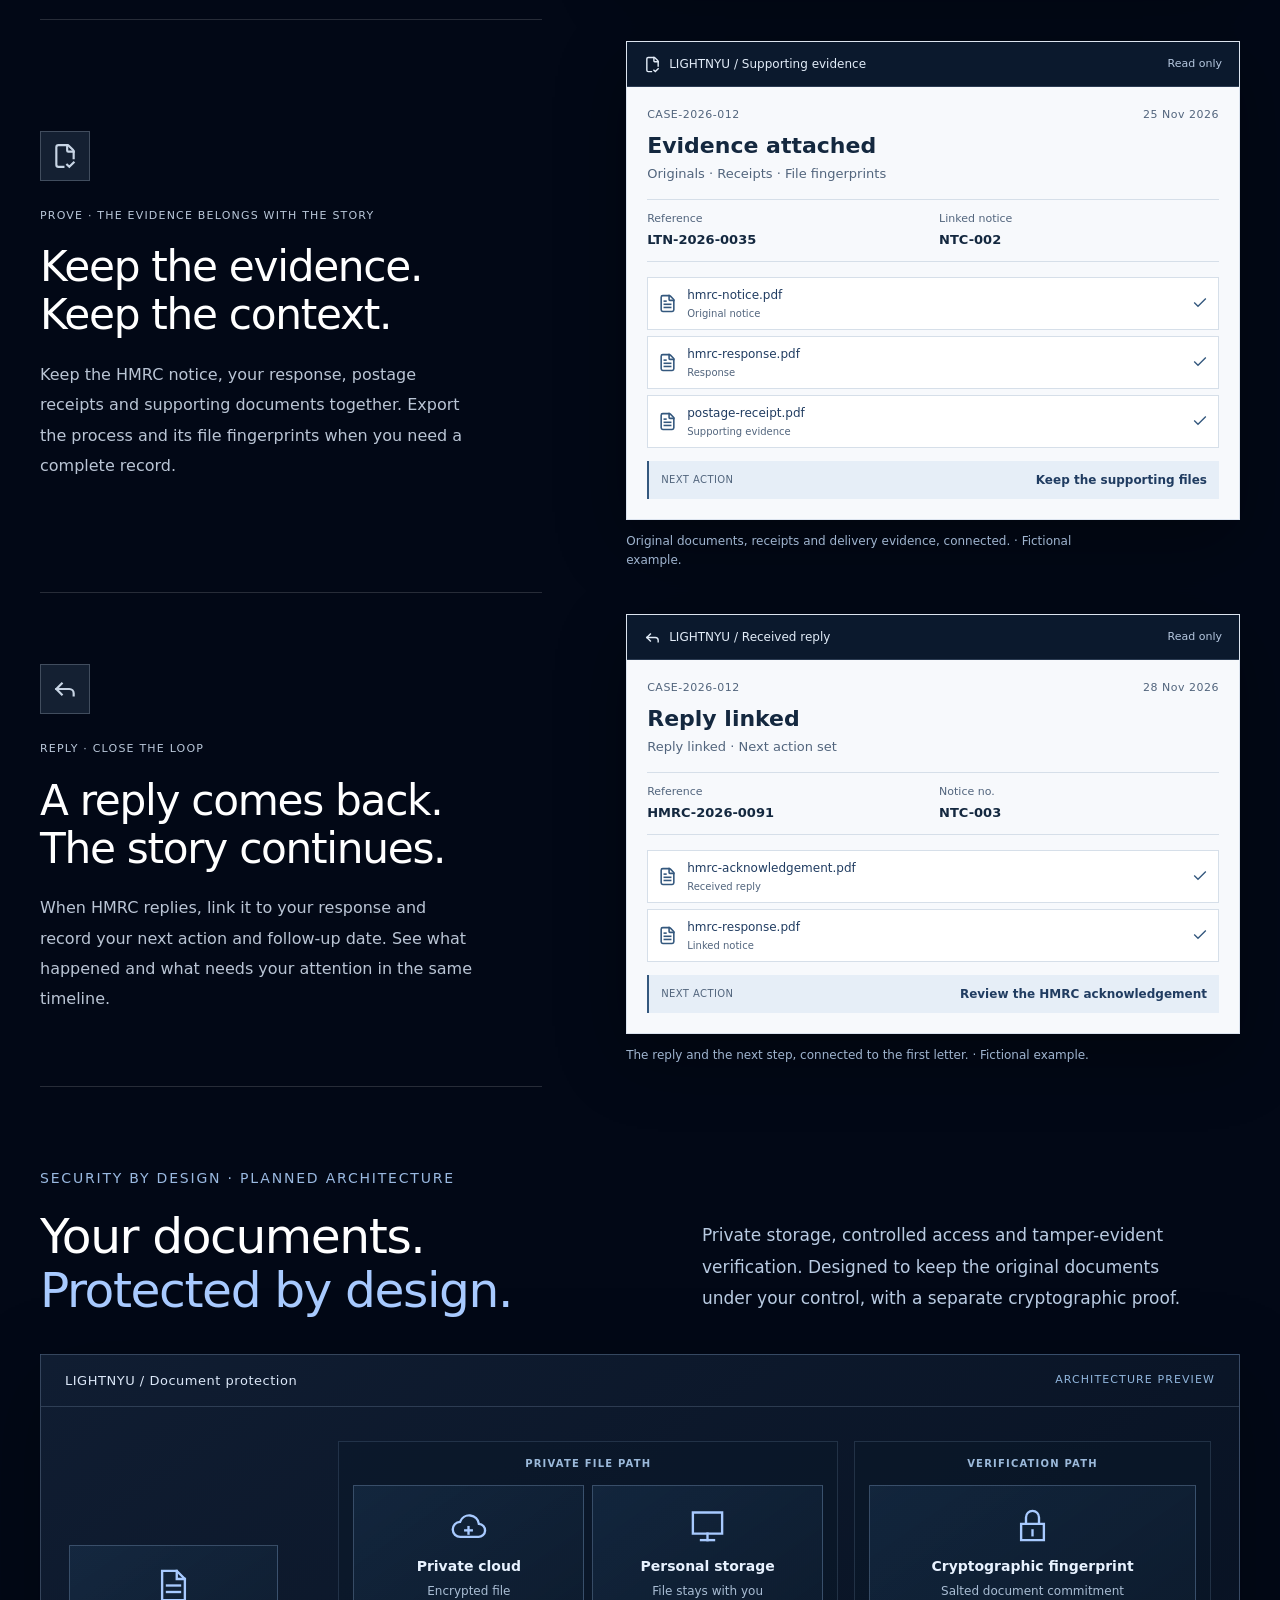
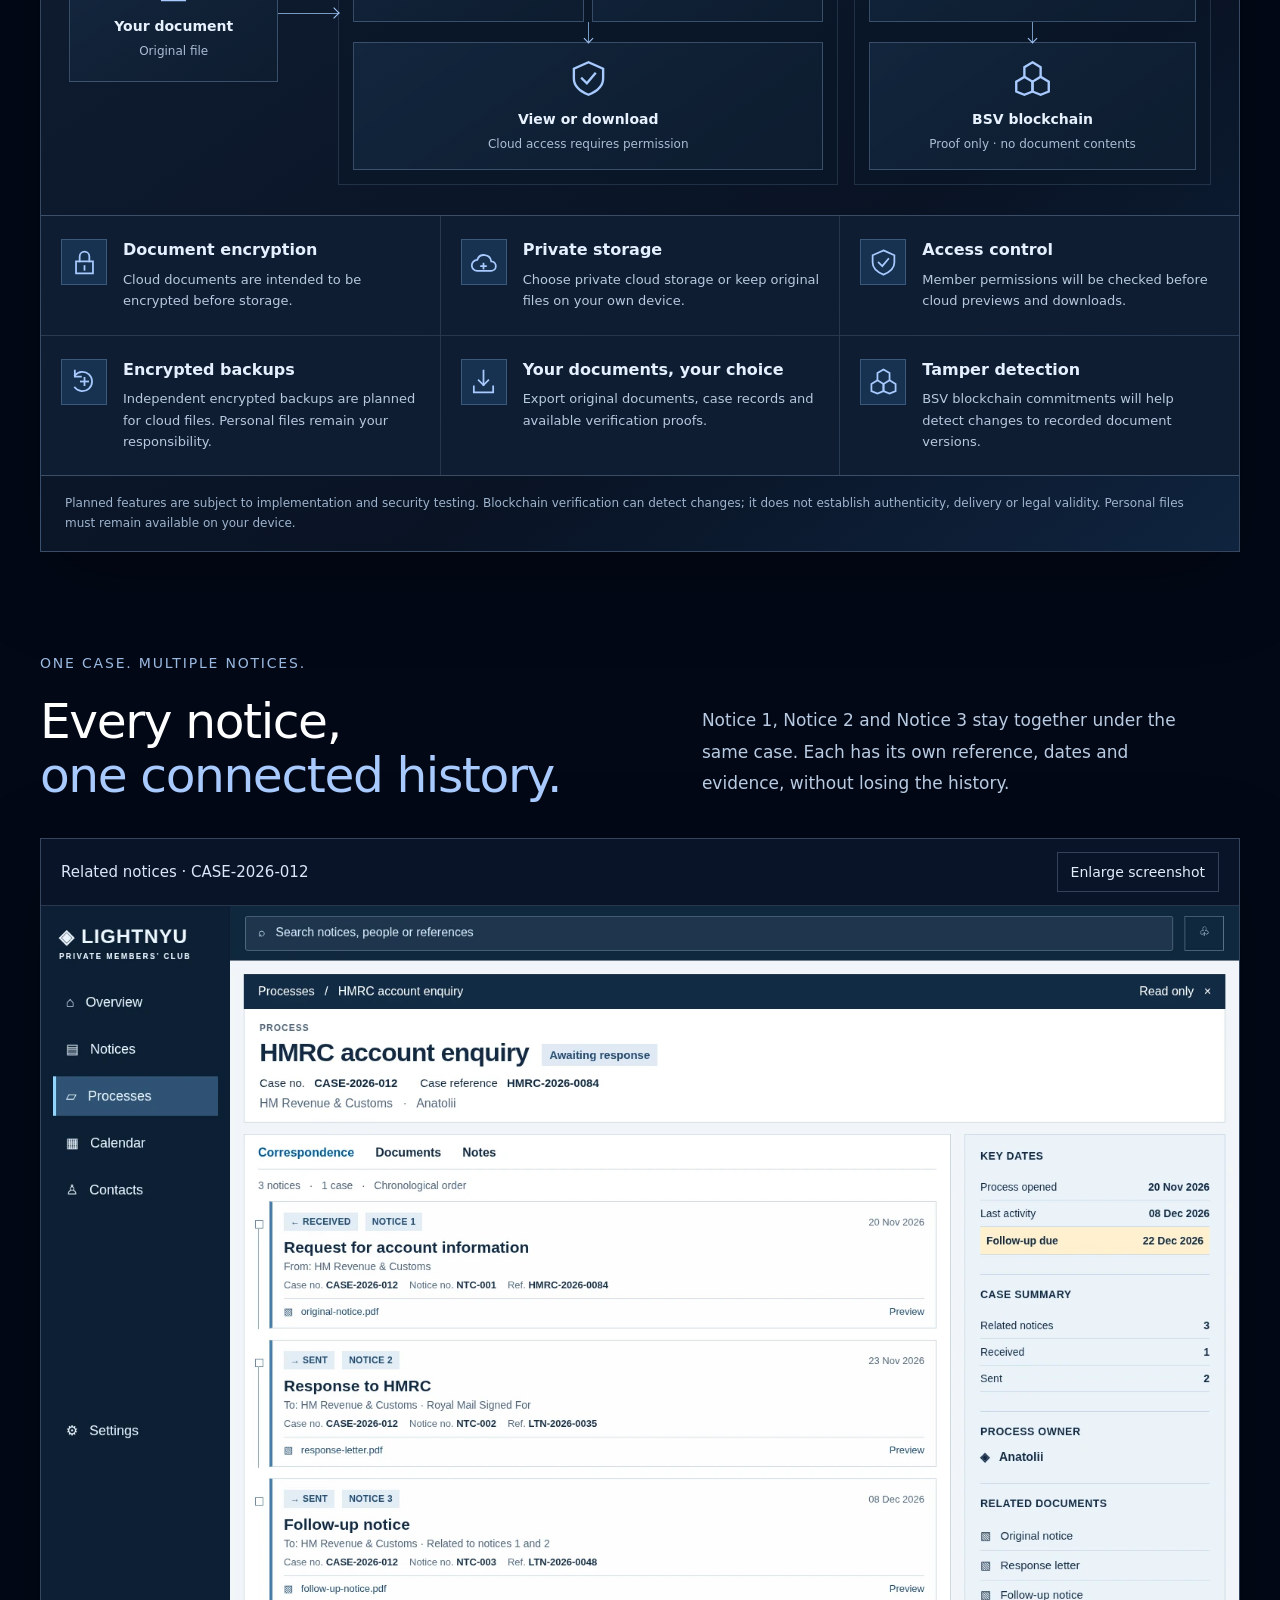
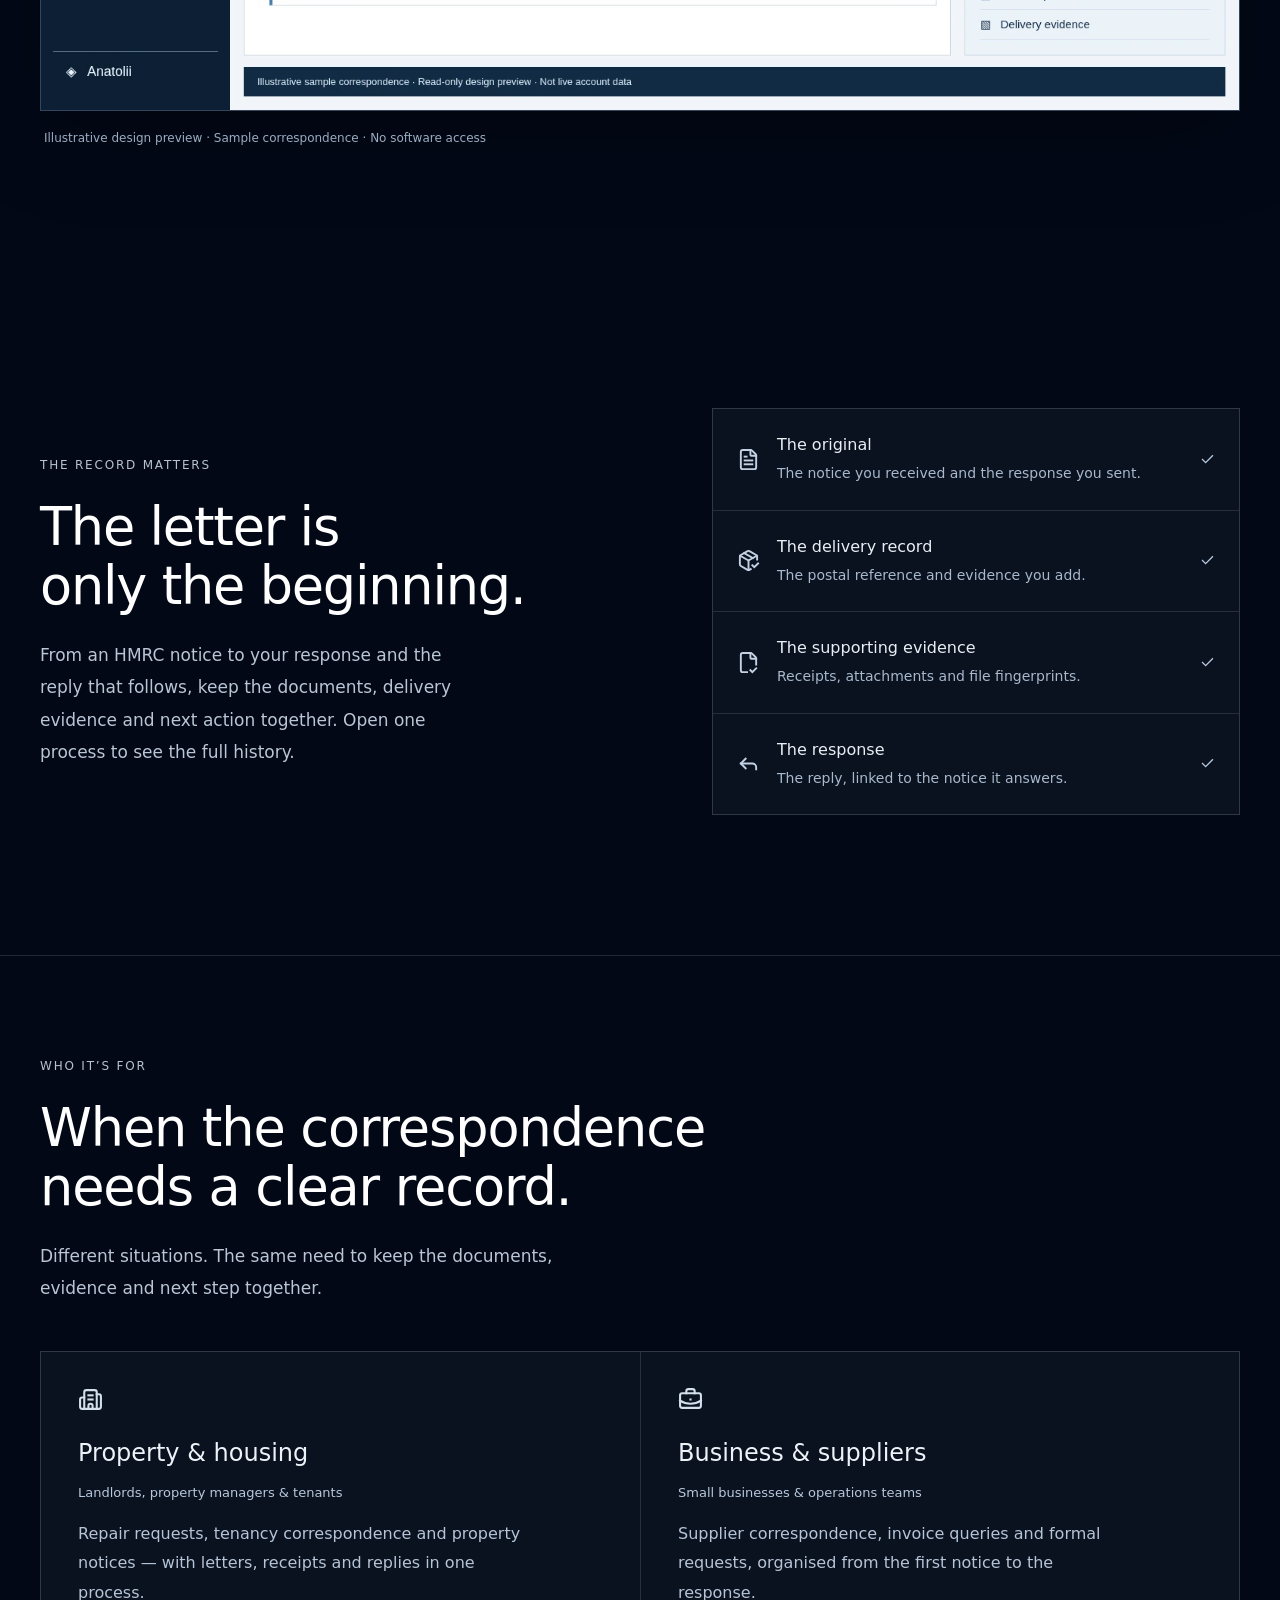
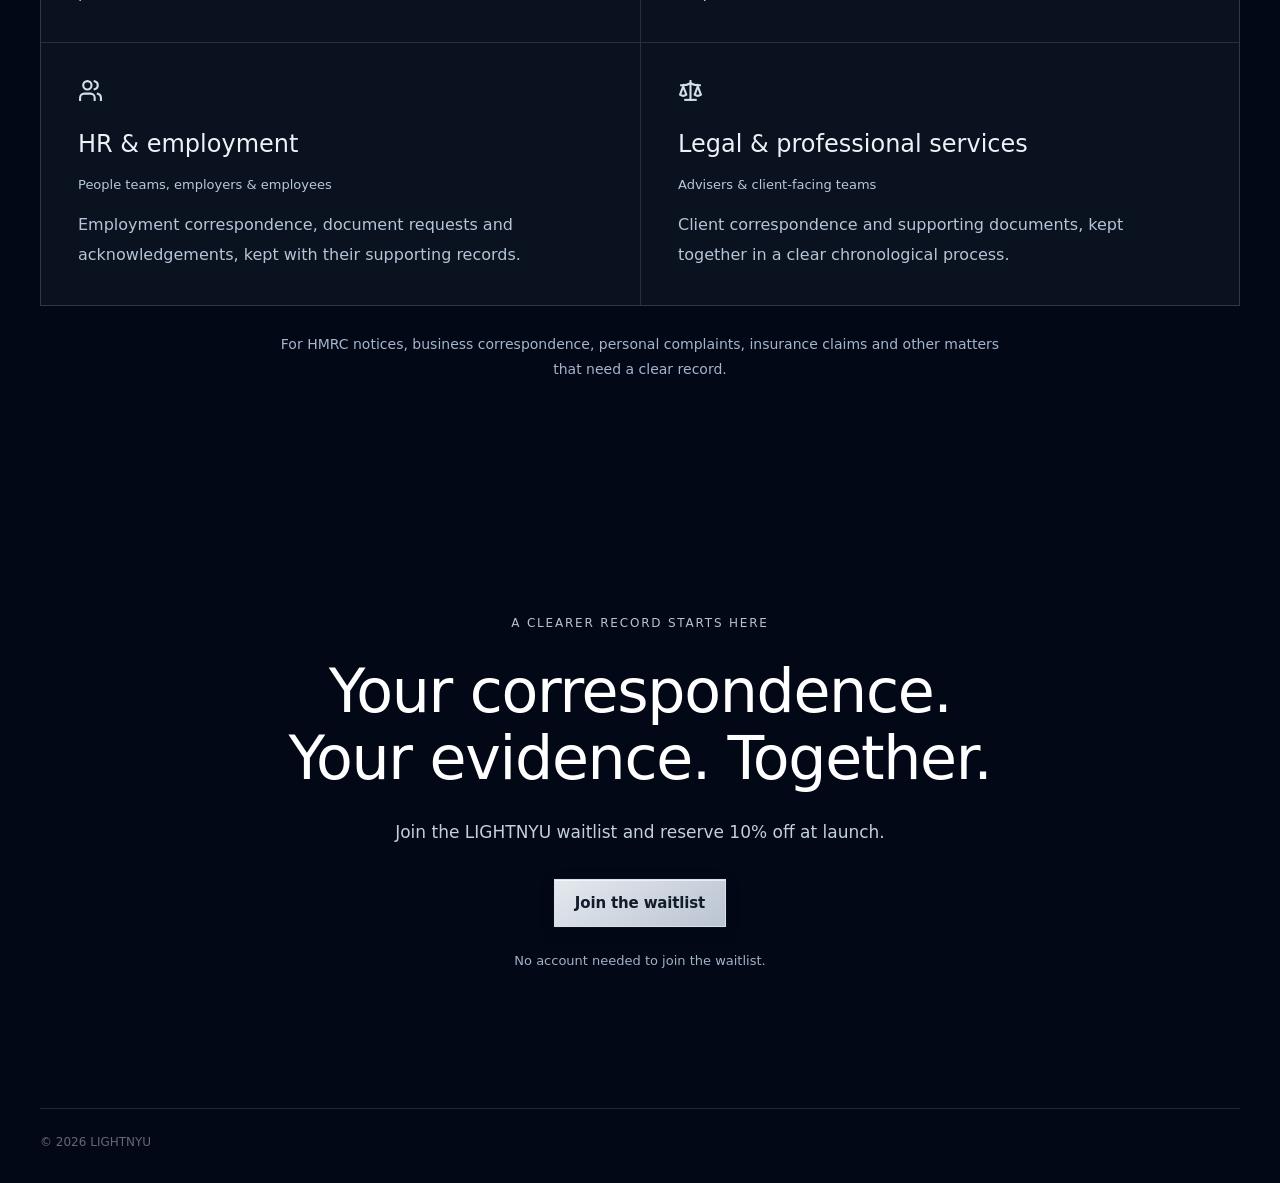
==== commit 01dea6f6: "Fill workflow right column with matching delivery, evidence and reply previews" ====
--- a/index.html
+++ b/index.html
@@ -1,3 +1,3 @@
 <!DOCTYPE html><html lang="en"><head><meta charSet="utf-8"/><meta name="viewport" content="width=device-width, initial-scale=1"/><link rel="stylesheet" href="/site-base.css"/><link rel="stylesheet" href="/site-extra.css"/><title>LIGHTNYU — Private members’ club &amp; correspondence workspace</title><meta name="description" content="LIGHTNYU is a browser-based correspondence and document management application. Record, store and access documents, track replies and manage cases in one private workspace."/><link rel="shortcut icon" href="/images/lightnyu-logo-icon.webp"/><link rel="icon" href="/images/lightnyu-logo-icon.webp"/>
-<link rel="stylesheet" href="/waitlist-security.css"/><meta name="lightnyu-release" content="brand-privacy-20261124h"/>
-<link rel="stylesheet" href="/landing-brand-20261124h.css"/></head><body class="antialiased"><div id="root" class="kinetic-grid-content"></div><script type="module" src="/assets/landing-20261124h.js"></script></body></html>+<link rel="stylesheet" href="/waitlist-security.css"/><meta name="lightnyu-release" content="brand-privacy-20261124i"/>
+<link rel="stylesheet" href="/landing-brand-20261124i.css"/></head><body class="antialiased"><div id="root" class="kinetic-grid-content"></div><script type="module" src="/assets/landing-20261124i.js"></script></body></html>
--- a/landing-brand-20261124i.css
+++ b/landing-brand-20261124i.css
@@ -0,0 +1,10 @@
+.acta-launch .launch-brand{display:flex!important;align-items:center;justify-content:center;gap:9px}.acta-launch .launch-brand .launch-logo-icon{height:35px;width:auto;object-fit:contain;flex-shrink:0;filter:drop-shadow(0 0 5px #66b6f066)}.acta-launch .launch-brand .launch-logo-accent{font:inherit;color:#71c5ff}.three-notices-showcase{margin-bottom:clamp(24px,5vw,80px)}.three-notices-showcase img{display:block;width:100%;height:auto}.related-notices-dialog{max-width:min(96vw,1550px);width:96vw;max-height:94vh;padding:12px;background:#10243a;color:white;border:1px solid #6d90b3;overflow:auto}.related-notices-dialog::backdrop{background:#031322d9}.related-notices-dialog img{width:100%;height:auto;display:block}.related-close{display:block;margin:0 0 10px auto;background:#edf5ff;color:#10243a;border:0;padding:8px 14px;cursor:pointer}@media(max-width:680px){.acta-launch .launch-brand .launch-logo-icon{height:27px}.acta-launch .launch-brand{gap:6px}.three-notices-showcase .notice-showcase-scroll{overflow-x:auto}.three-notices-showcase .notice-showcase-scroll img{min-width:750px}.related-notices-dialog img{min-width:750px}}
+.acta-launch .launch-brand{display:flex!important;align-items:center;justify-content:center;gap:10px;width:auto!important;min-width:0;max-width:100%;height:56px!important;padding:0!important;background:transparent!important;border:0!important;box-shadow:none!important;flex-shrink:0}.acta-launch .launch-brand .launch-standalone-shield{display:block!important;flex:none;width:46px!important;height:50px!important;object-fit:contain;filter:drop-shadow(0 0 6px #73bbff55)}.acta-launch .launch-brand span{color:#edf5ff}.acta-launch .launch-preview-disclaimer{max-width:1060px;margin:0 auto 24px;padding:0 20px;text-align:center;font-size:13px;line-height:1.65;color:#abbcd0;letter-spacing:.01em}@media(max-width:680px){.acta-launch .launch-brand{height:48px!important;gap:7px}.acta-launch .launch-brand .launch-standalone-shield{width:36px!important;height:40px!important}.acta-launch .launch-preview-disclaimer{font-size:12px;margin-bottom:16px;padding:0 18px}}
+.acta-launch .launch-card .launch-privacy{display:grid!important;justify-items:center;gap:3px;text-align:center!important;text-wrap:balance;line-height:1.55;margin:10px auto 0!important;width:100%;max-width:460px;padding:0!important}.acta-launch .launch-card .launch-privacy span{display:block}.acta-launch .launch-card .launch-privacy a{display:inline-block;margin-top:3px;text-decoration:underline;text-underline-offset:3px;color:#b9d8f3}@media(max-width:680px){.acta-launch .launch-card .launch-privacy{font-size:12px;gap:2px}}
+.acta-launch .lightnyu-product-description{max-width:850px;margin-left:auto;margin-right:auto;text-wrap:pretty}.acta-launch .lightnyu-product-description p{font:inherit;color:inherit;margin:0}.acta-launch .lightnyu-product-description p+p{margin-top:14px}@media(max-width:680px){.acta-launch .lightnyu-product-description p+p{margin-top:10px}}
+/* Document protection: native responsive diagram, aligned to the existing landing design. */
+.acta-launch>.protection-showcase{padding-top:80px;padding-bottom:70px}.protection-showcase .notice-showcase-heading h2{font-weight:400}.protection-frame{background:linear-gradient(145deg,#111f34f0,#091425f2 65%,#102641f0);border:1px solid #a9c9ef45;box-shadow:0 25px 80px #0004}.protection-topline{display:flex;align-items:center;justify-content:space-between;gap:15px;padding:16px 24px;border-bottom:1px solid #b5cdec30;color:#dbe7f8;font-size:13px;letter-spacing:.04em}.protection-topline span:last-child{color:#91b6dd;font-size:11px;text-transform:uppercase;letter-spacing:.1em}.protect-flow{display:grid;grid-template-columns:minmax(130px,.72fr) 60px minmax(0,3fr);align-items:center;padding:34px 28px 30px}.protect-node{border:1px solid #9dbfe64a;background:linear-gradient(145deg,#19324e88,#0e1d30cc);padding:16px 12px;min-width:0;min-height:137px;display:flex;flex-direction:column;align-items:center;justify-content:center;gap:7px;text-align:center;color:#e8f2ff}.protect-node strong{font-size:14px;font-weight:600;line-height:1.35}.protect-node>span:last-child{font-size:12px;color:#a9bdd4;line-height:1.45}.protect-symbol{color:#a8caff;display:flex;align-items:center;justify-content:center;margin-bottom:5px}.protect-connector{height:1px;background:#789ac0;position:relative}.protect-connector:after{content:"";position:absolute;right:0;top:-4px;width:8px;height:8px;border-right:1px solid #a8caff;border-top:1px solid #a8caff;transform:rotate(45deg)}.protect-branches{display:grid;grid-template-columns:minmax(0,1.4fr) minmax(0,1fr);gap:16px}.protect-private,.protect-proof{padding:14px;border:1px solid #a9c9ef26;background:#09182a90;min-width:0}.protect-path-label{color:#9bb9da;font-size:10px;letter-spacing:1.2px;font-weight:600;margin:0 0 14px;text-align:center}.protect-storage-choices{display:grid;grid-template-columns:1fr 1fr;gap:8px}.protect-short-link{height:20px;width:1px;background:#7597be;margin:auto;position:relative}.protect-short-link:after{content:"";position:absolute;bottom:0;left:-3px;width:7px;height:7px;border-right:1px solid #a8caff;border-bottom:1px solid #a8caff;transform:rotate(45deg)}.protect-access-node{min-height:120px}.protect-proof>.protect-node:last-child{min-height:120px}.protection-grid{display:grid;grid-template-columns:repeat(3,minmax(0,1fr));gap:1px;background:#a9c9ef30;border-top:1px solid #a9c9ef26;border-bottom:1px solid #a9c9ef26}.protection-feature{background:#0e1d31;display:grid;grid-template-columns:48px minmax(0,1fr);gap:14px;align-items:start;padding:23px 20px;min-width:0}.protect-feature-icon{width:46px;height:46px;display:flex;align-items:center;justify-content:center;background:#173250;border:1px solid #a8caff40;color:#a8caff}.protection-feature h3{color:#e4efff;font-size:16px;line-height:1.4;font-weight:600;margin:0 0 7px}.protection-feature p{margin:0;color:#b7c9df;font-size:13px;line-height:1.65}.protection-footnote{color:#9eb3cd;font-size:12px;line-height:1.6;margin:0;padding:18px 24px}.protect-node,.protect-feature{transition:border-color .2s,background .2s}.protect-node:hover{border-color:#9dbfe6aa}.protection-feature:hover{background:#152a44}@media(max-width:1000px){.protect-flow{grid-template-columns:minmax(110px,.65fr) 32px minmax(0,3fr);padding:24px 18px}.protect-branches{gap:10px}.protect-private,.protect-proof{padding:10px}.protection-grid{grid-template-columns:repeat(2,minmax(0,1fr))}}@media(max-width:680px){.acta-launch>.protection-showcase{padding-top:42px;padding-bottom:45px}.protection-topline{padding:12px 14px;font-size:12px;flex-wrap:wrap;gap:6px}.protect-flow{display:flex;flex-direction:column;align-items:stretch;padding:16px 12px}.protect-flow>.protect-node{min-height:110px;max-width:100%}.protect-connector{height:24px;width:1px;margin:auto}.protect-connector:after{right:-3px;top:auto;bottom:0;transform:rotate(135deg)}.protect-branches{grid-template-columns:1fr;gap:12px}.protect-private,.protect-proof{padding:12px}.protect-node{min-height:115px;padding:12px 8px}.protect-symbol svg{width:32px;height:32px}.protect-proof>.protect-node{min-height:100px}.protection-grid{grid-template-columns:1fr}.protection-feature{padding:17px 14px;gap:12px}.protection-footnote{padding:15px 14px}}@media(prefers-reduced-motion:reduce){.protect-node,.protect-feature{transition:none}}
+/* Pair every workflow explanation with a matching read-only illustration. */
+.stage-example-card{border:1px solid #9eb5d14f;background:#f7f9fc;color:#14283f;box-shadow:0 24px 65px #0005}.stage-example-card header{display:flex;justify-content:space-between;align-items:center;gap:10px;background:#0b192d;color:#e2ecf8;border-bottom:1px solid #b5cdec30;padding:13px 17px;font-size:12px}.stage-example-card header>span:first-child{display:flex;align-items:center;gap:8px}.stage-example-card header>span:last-child{color:#b5c7df;font-size:11px}.stage-example-content{padding:20px}.stage-example-kicker{display:flex;justify-content:space-between;gap:8px;flex-wrap:wrap;color:#52657d;font-size:11px;letter-spacing:.045em}.acta-launch .stage-example-content h3{color:#14283f;font-size:22px;font-weight:550;line-height:1.3;margin:8px 0 4px}.stage-example-detail{font-size:13px;color:#52657d;margin:0}.stage-example-meta{display:grid;grid-template-columns:1fr 1fr;gap:12px;margin:15px 0;padding:11px 0;border-top:1px solid #d6dfe9;border-bottom:1px solid #d6dfe9}.stage-example-meta dt{font-size:11px;color:#52657d}.stage-example-meta dd{font-size:13px;color:#14283f;font-weight:600;overflow-wrap:anywhere;margin:3px 0 0}.stage-example-files{display:grid;gap:6px}.stage-example-files>div{display:flex;align-items:center;gap:10px;border:1px solid #d6dfe9;background:#fff;padding:8px 10px;color:#34587e}.stage-example-files>div>span{flex:1;min-width:0}.stage-example-files strong{display:block;color:#203c61;font-size:12px;font-weight:500;overflow-wrap:anywhere}.stage-example-files small{display:block;color:#52657d;font-size:10px;margin-top:2px}.stage-example-next{display:flex;align-items:center;justify-content:space-between;gap:10px;flex-wrap:wrap;padding:10px 12px;background:#e6eef7;border-left:2px solid #34587e;margin-top:13px}.stage-example-next span{font-size:10px;letter-spacing:.04em;color:#52657d}.stage-example-next strong{font-size:12px;color:#203c61;font-weight:600}.workflow-stage-preview>.acta-example-note{margin:12px 0 0;font-size:12px;line-height:1.6;color:#9fb4cf}
+@media(min-width:901px){.acta-launch .acta-workflow{grid-template-columns:minmax(0,.9fr) minmax(0,1.1fr);column-gap:7%;row-gap:0;align-items:center}.acta-workflow-steps,.acta-proof-preview.workflow-paired-previews{display:contents!important}.acta-workflow-steps>.acta-workflow-step{grid-column:1;align-self:stretch;padding-top:36px;padding-bottom:36px;min-width:0}.acta-workflow-steps>.acta-workflow-step:nth-child(1){grid-row:1}.acta-workflow-steps>.acta-workflow-step:nth-child(2){grid-row:2}.acta-workflow-steps>.acta-workflow-step:nth-child(3){grid-row:3}.acta-workflow-steps>.acta-workflow-step:nth-child(4){grid-row:4}.workflow-paired-previews>.workflow-stage-preview{grid-column:2;min-width:0;align-self:center;margin:22px 0;position:relative}}
+@media(max-width:900px){.acta-launch .acta-workflow{display:block;max-width:648px}.acta-launch .acta-proof-preview.workflow-paired-previews{display:none!important}.acta-launch .workflow-mobile-evidence{display:block}}
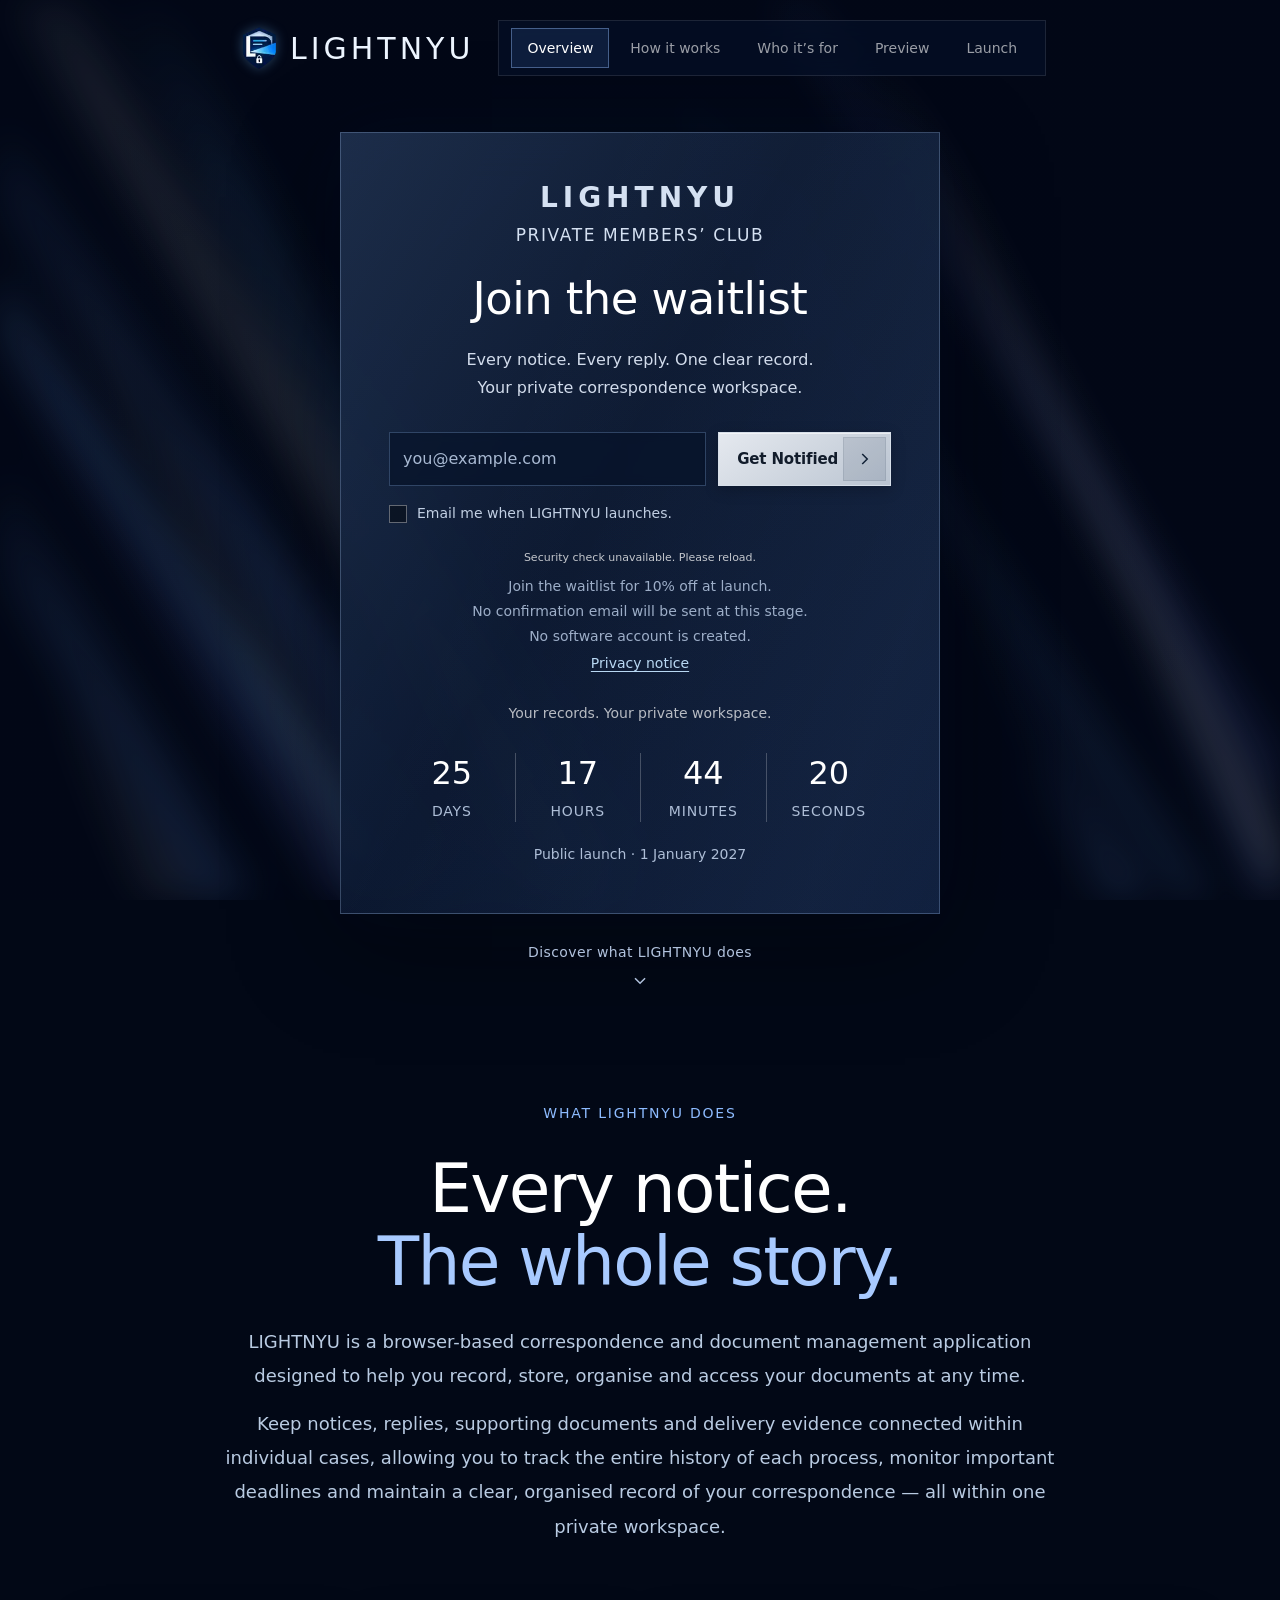
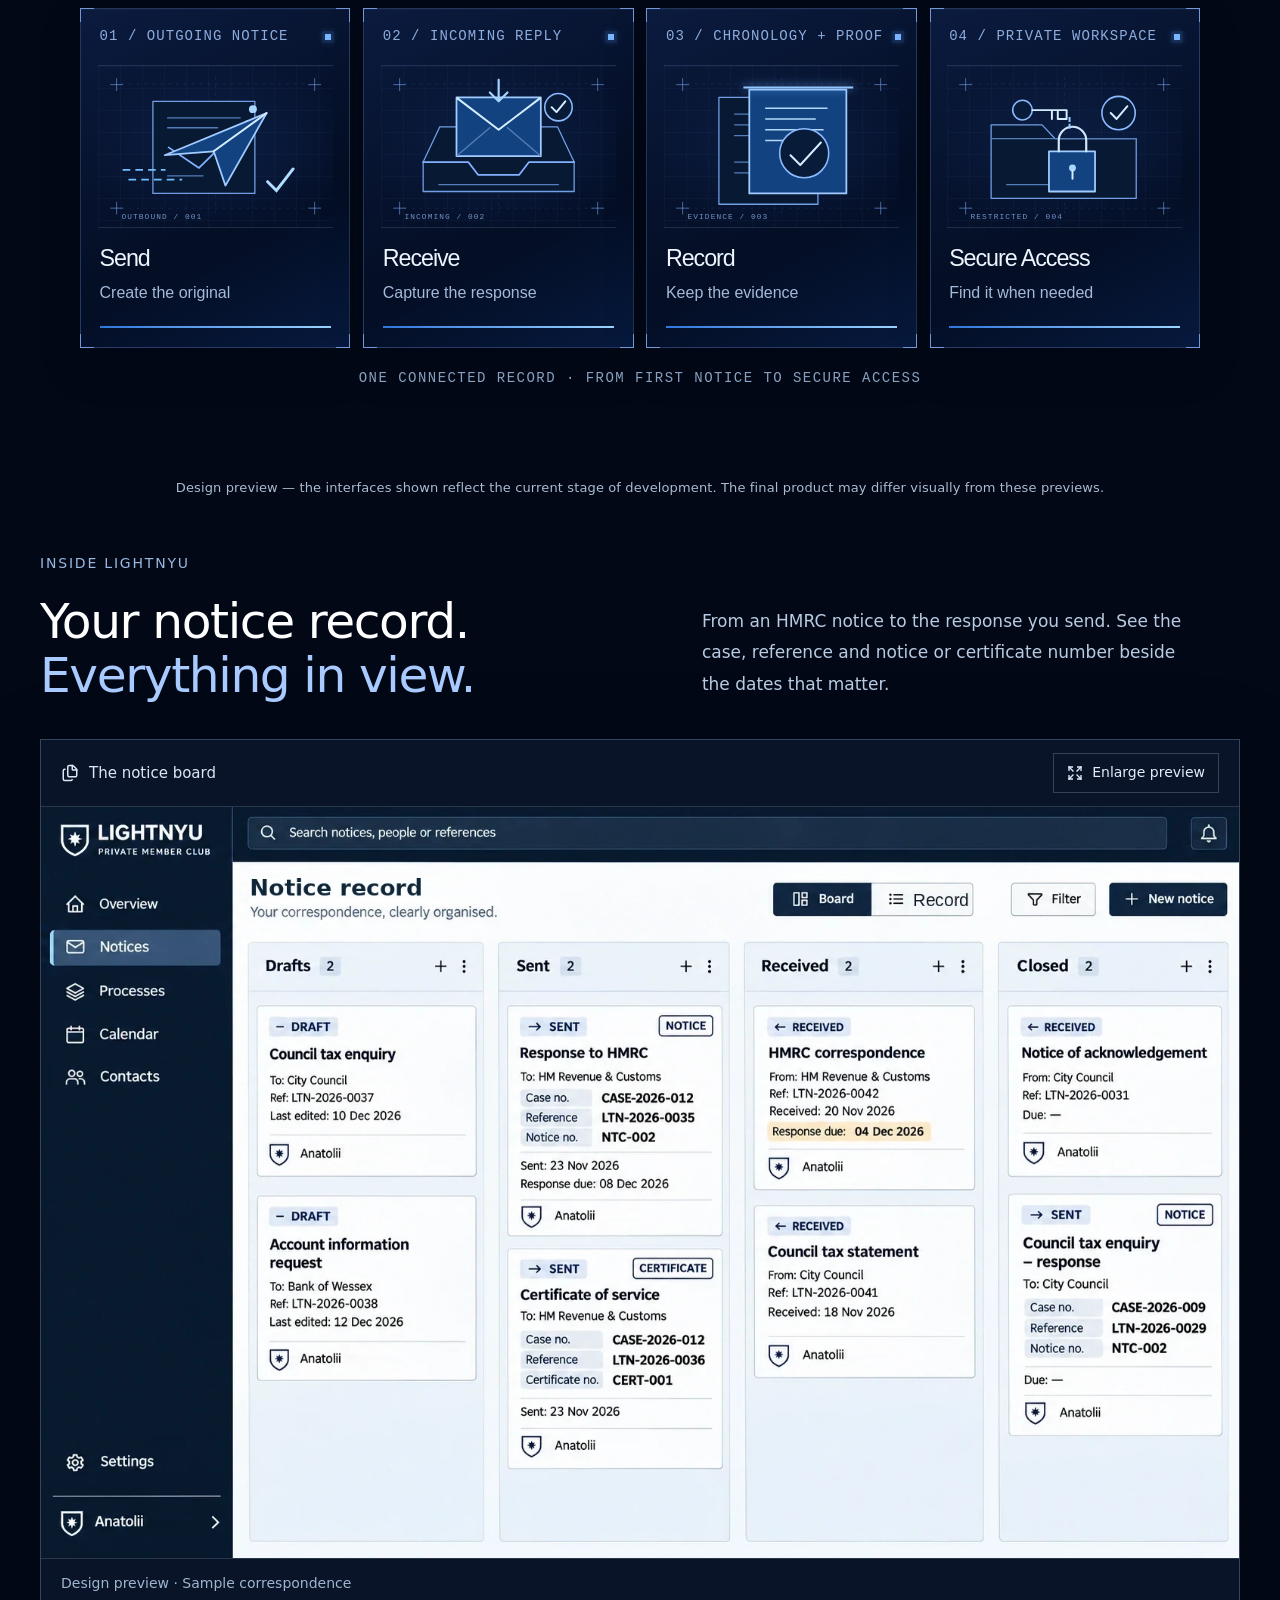
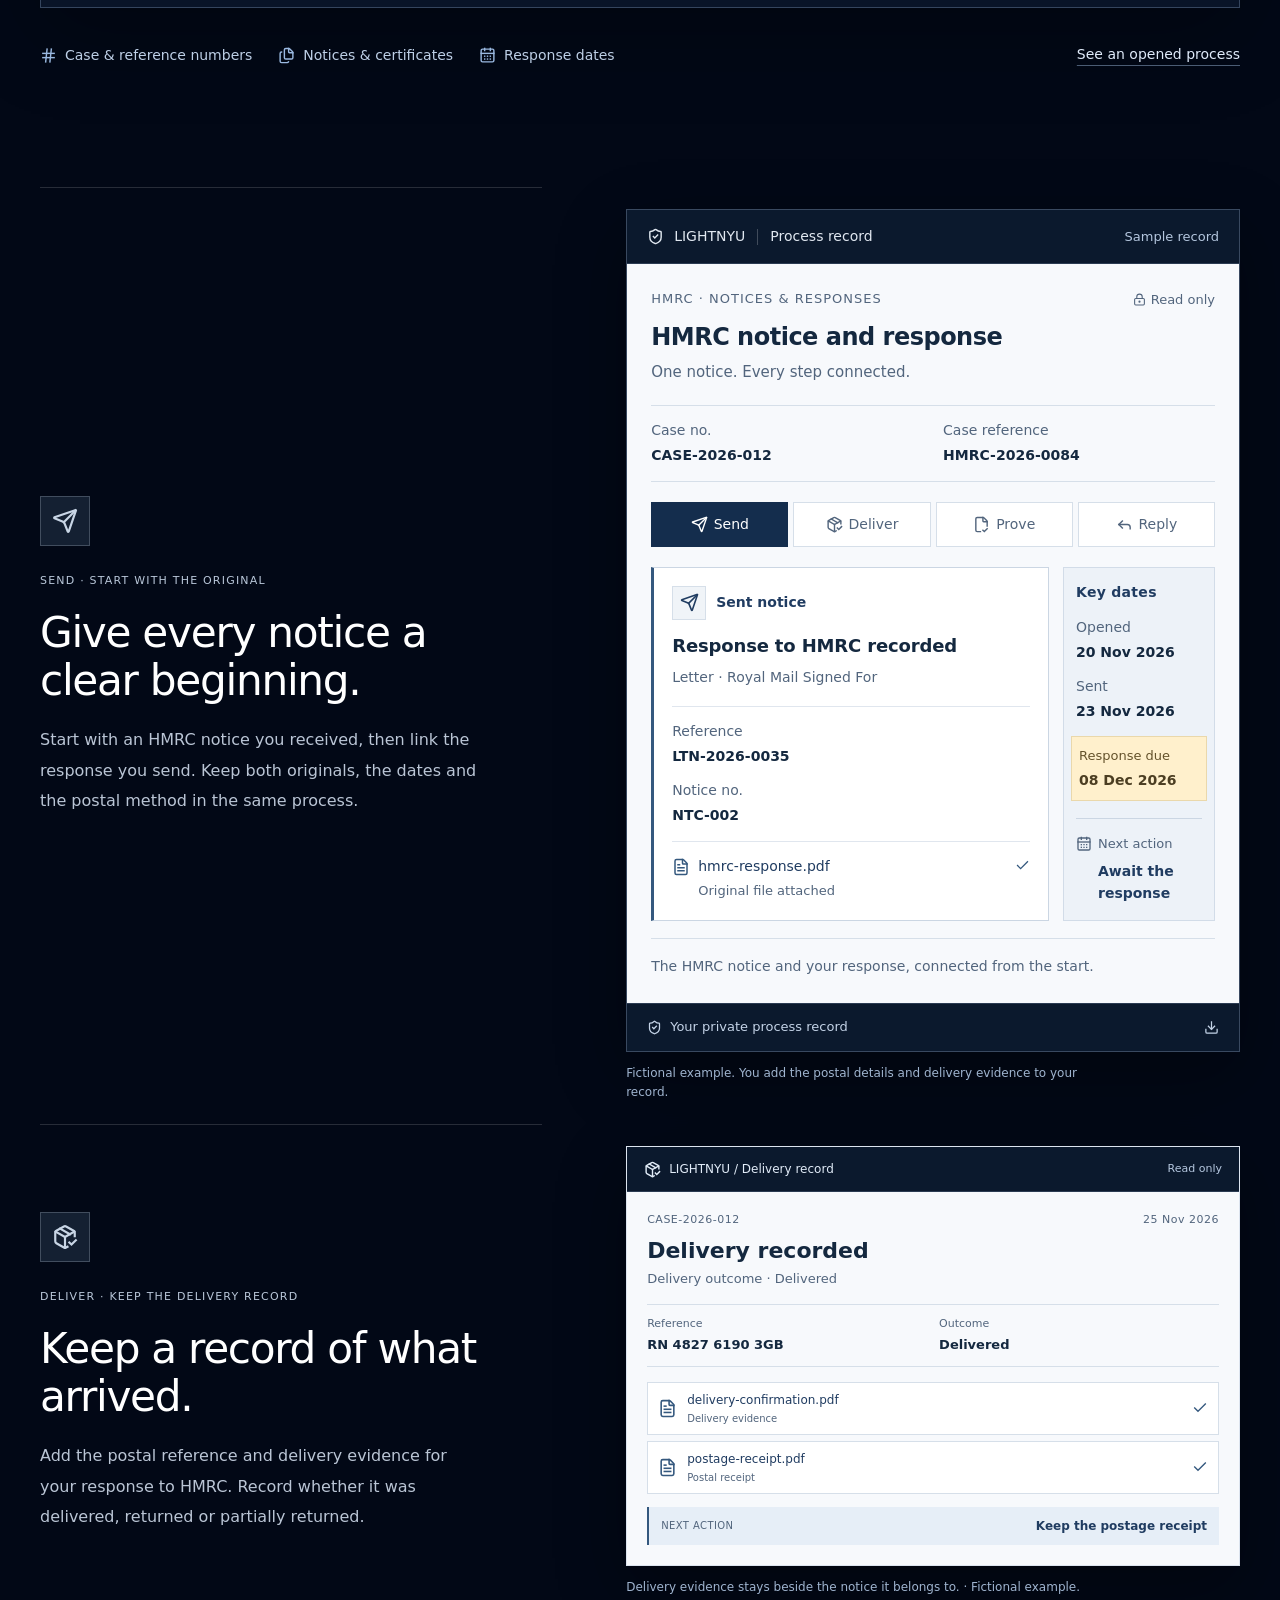
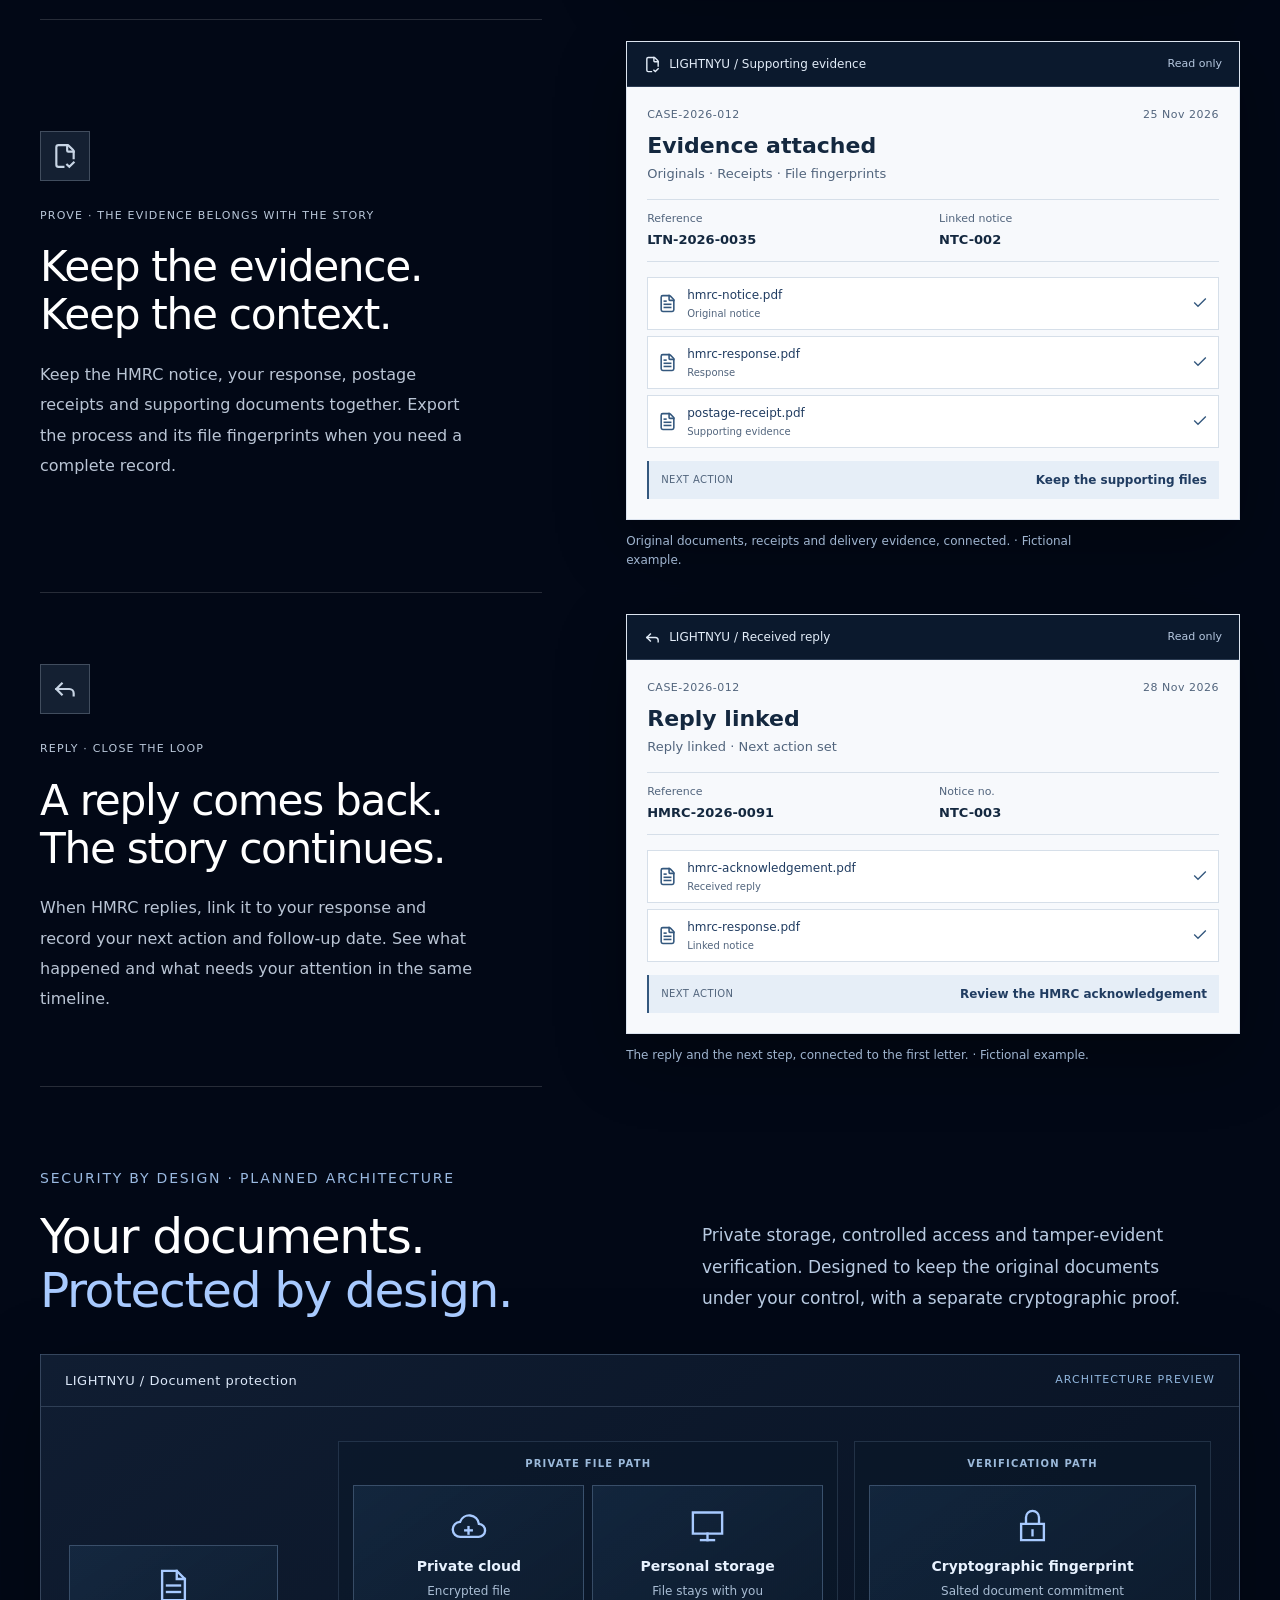
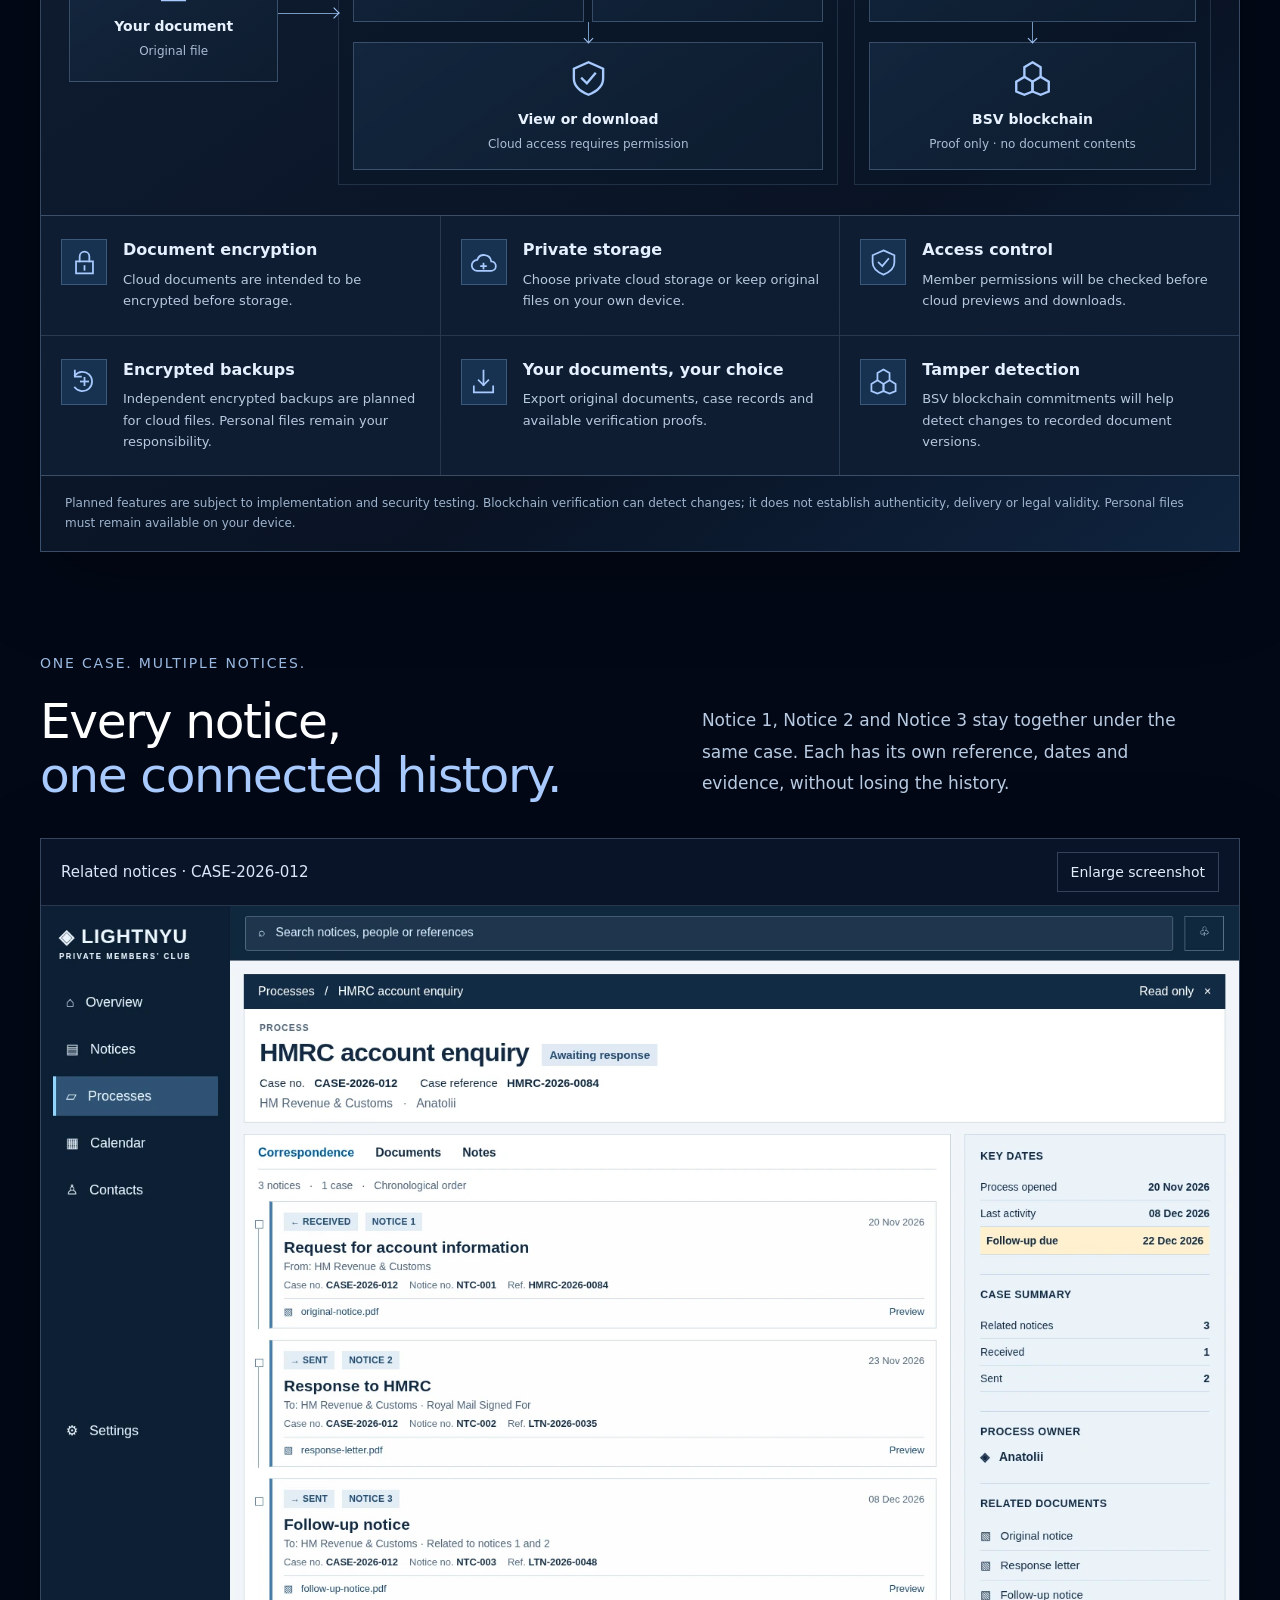
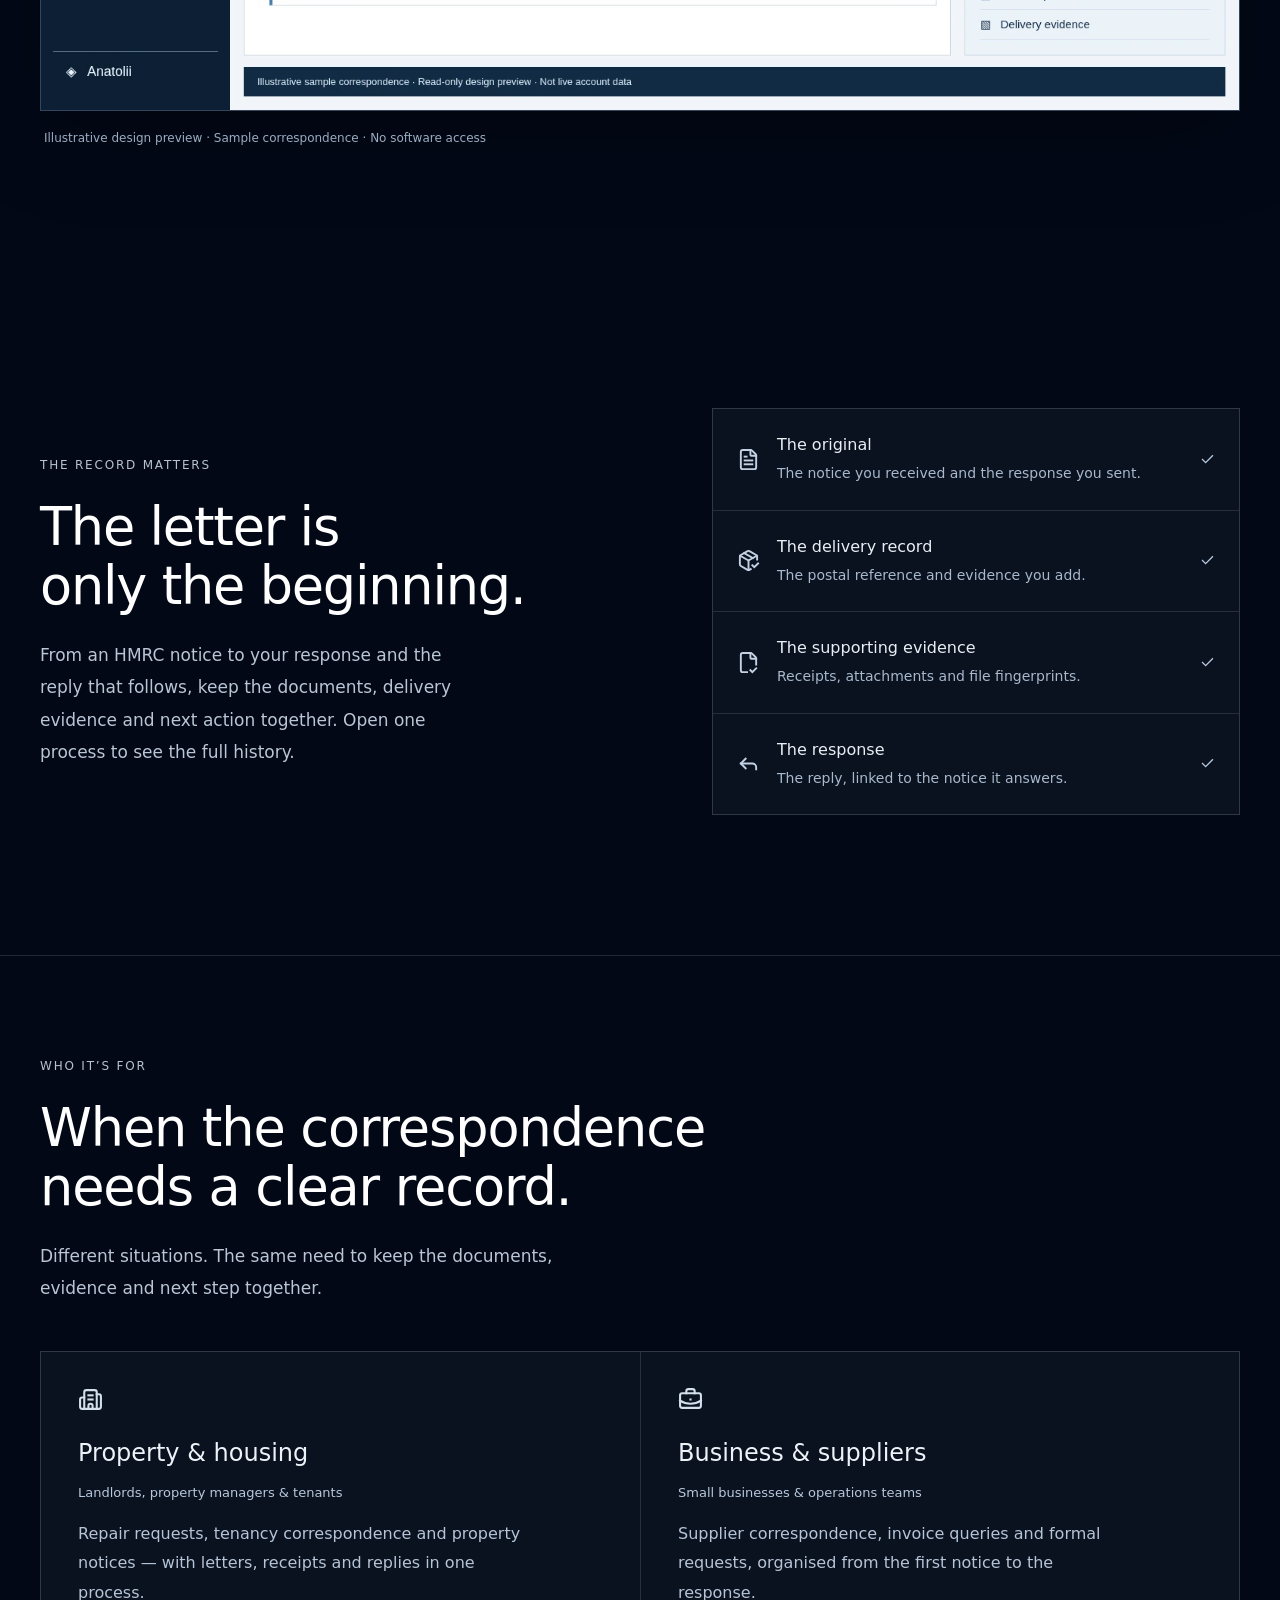
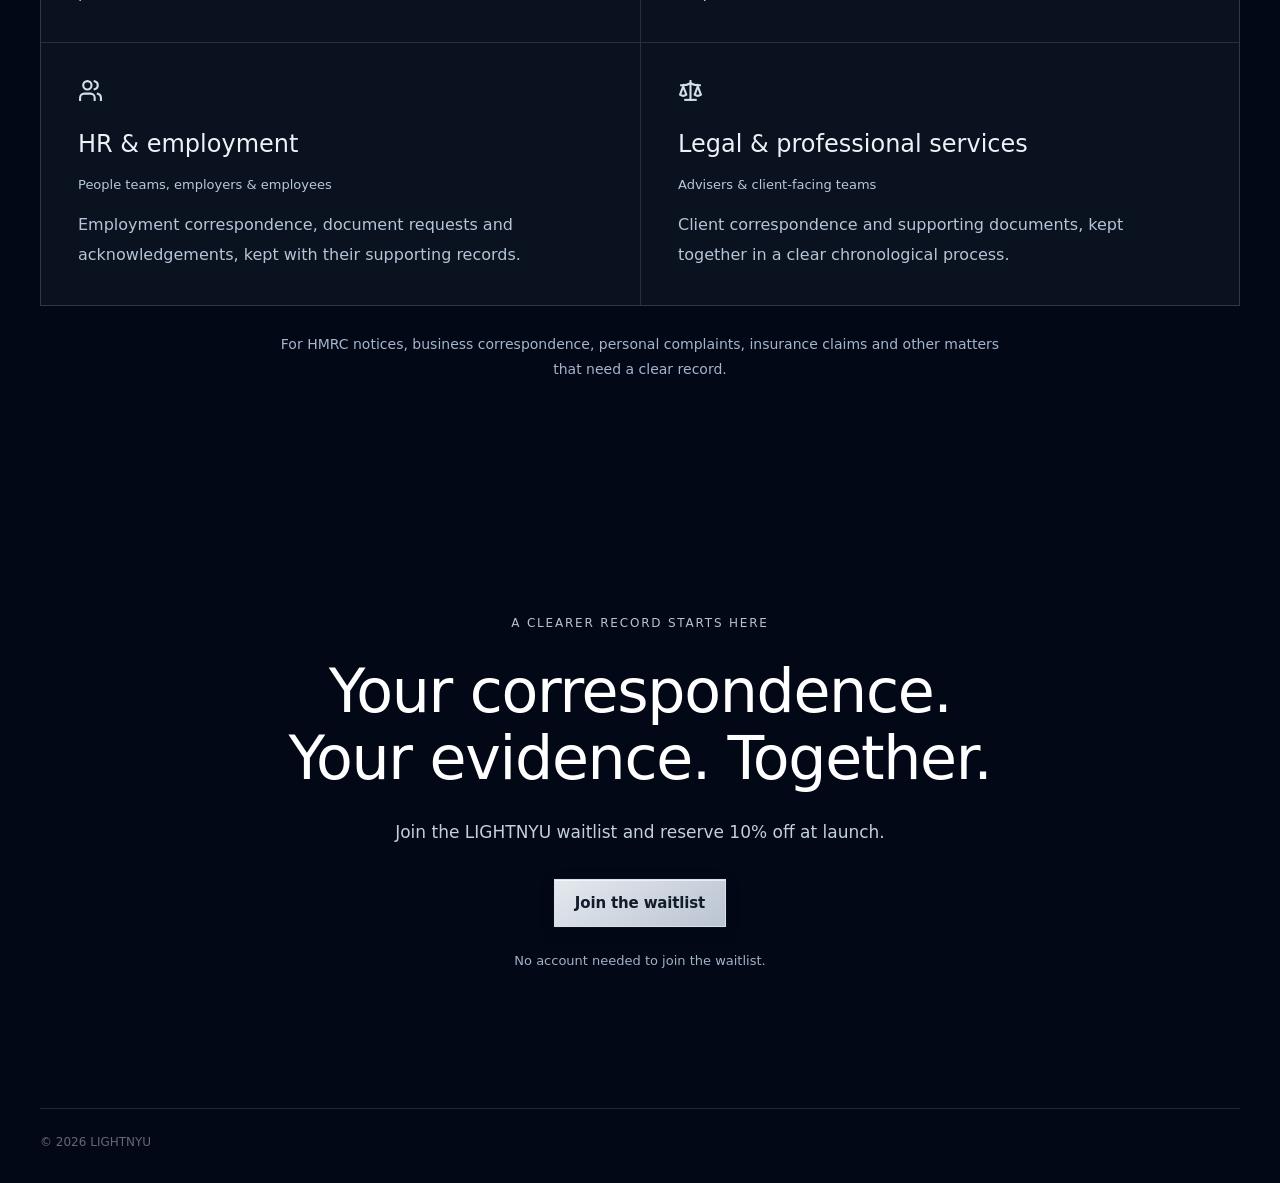
==== commit 0e24fc02: "Fix Lightnyu mobile heading spacing and wrapping; refresh assets" ====
--- a/index.html
+++ b/index.html
@@ -1,3 +1,3 @@
 <!DOCTYPE html><html lang="en"><head><meta charSet="utf-8"/><meta name="viewport" content="width=device-width, initial-scale=1"/><link rel="stylesheet" href="/site-base.css"/><link rel="stylesheet" href="/site-extra.css"/><title>LIGHTNYU — Private members’ club &amp; correspondence workspace</title><meta name="description" content="LIGHTNYU is a browser-based correspondence and document management application. Record, store and access documents, track replies and manage cases in one private workspace."/><link rel="shortcut icon" href="/images/lightnyu-logo-icon.webp"/><link rel="icon" href="/images/lightnyu-logo-icon.webp"/>
-<link rel="stylesheet" href="/waitlist-security.css"/><meta name="lightnyu-release" content="brand-privacy-20261124i"/>
-<link rel="stylesheet" href="/landing-brand-20261124i.css"/></head><body class="antialiased"><div id="root" class="kinetic-grid-content"></div><script type="module" src="/assets/landing-20261124i.js"></script></body></html>+<link rel="stylesheet" href="/waitlist-security.css"/><meta name="lightnyu-release" content="brand-privacy-20261124j"/>
+<link rel="stylesheet" href="/landing-brand-20261124j.css"/></head><body class="antialiased"><div id="root" class="kinetic-grid-content"></div><script type="module" src="/assets/landing-20261124j.js"></script></body></html>
--- a/landing-brand-20261124j.css
+++ b/landing-brand-20261124j.css
@@ -0,0 +1,12 @@
+.acta-launch .launch-brand{display:flex!important;align-items:center;justify-content:center;gap:9px}.acta-launch .launch-brand .launch-logo-icon{height:35px;width:auto;object-fit:contain;flex-shrink:0;filter:drop-shadow(0 0 5px #66b6f066)}.acta-launch .launch-brand .launch-logo-accent{font:inherit;color:#71c5ff}.three-notices-showcase{margin-bottom:clamp(24px,5vw,80px)}.three-notices-showcase img{display:block;width:100%;height:auto}.related-notices-dialog{max-width:min(96vw,1550px);width:96vw;max-height:94vh;padding:12px;background:#10243a;color:white;border:1px solid #6d90b3;overflow:auto}.related-notices-dialog::backdrop{background:#031322d9}.related-notices-dialog img{width:100%;height:auto;display:block}.related-close{display:block;margin:0 0 10px auto;background:#edf5ff;color:#10243a;border:0;padding:8px 14px;cursor:pointer}@media(max-width:680px){.acta-launch .launch-brand .launch-logo-icon{height:27px}.acta-launch .launch-brand{gap:6px}.three-notices-showcase .notice-showcase-scroll{overflow-x:auto}.three-notices-showcase .notice-showcase-scroll img{min-width:750px}.related-notices-dialog img{min-width:750px}}
+.acta-launch .launch-brand{display:flex!important;align-items:center;justify-content:center;gap:10px;width:auto!important;min-width:0;max-width:100%;height:56px!important;padding:0!important;background:transparent!important;border:0!important;box-shadow:none!important;flex-shrink:0}.acta-launch .launch-brand .launch-standalone-shield{display:block!important;flex:none;width:46px!important;height:50px!important;object-fit:contain;filter:drop-shadow(0 0 6px #73bbff55)}.acta-launch .launch-brand span{color:#edf5ff}.acta-launch .launch-preview-disclaimer{max-width:1060px;margin:0 auto 24px;padding:0 20px;text-align:center;font-size:13px;line-height:1.65;color:#abbcd0;letter-spacing:.01em}@media(max-width:680px){.acta-launch .launch-brand{height:48px!important;gap:7px}.acta-launch .launch-brand .launch-standalone-shield{width:36px!important;height:40px!important}.acta-launch .launch-preview-disclaimer{font-size:12px;margin-bottom:16px;padding:0 18px}}
+.acta-launch .launch-card .launch-privacy{display:grid!important;justify-items:center;gap:3px;text-align:center!important;text-wrap:balance;line-height:1.55;margin:10px auto 0!important;width:100%;max-width:460px;padding:0!important}.acta-launch .launch-card .launch-privacy span{display:block}.acta-launch .launch-card .launch-privacy a{display:inline-block;margin-top:3px;text-decoration:underline;text-underline-offset:3px;color:#b9d8f3}@media(max-width:680px){.acta-launch .launch-card .launch-privacy{font-size:12px;gap:2px}}
+.acta-launch .lightnyu-product-description{max-width:850px;margin-left:auto;margin-right:auto;text-wrap:pretty}.acta-launch .lightnyu-product-description p{font:inherit;color:inherit;margin:0}.acta-launch .lightnyu-product-description p+p{margin-top:14px}@media(max-width:680px){.acta-launch .lightnyu-product-description p+p{margin-top:10px}}
+/* Document protection: native responsive diagram, aligned to the existing landing design. */
+.acta-launch>.protection-showcase{padding-top:80px;padding-bottom:70px}.protection-showcase .notice-showcase-heading h2{font-weight:400}.protection-frame{background:linear-gradient(145deg,#111f34f0,#091425f2 65%,#102641f0);border:1px solid #a9c9ef45;box-shadow:0 25px 80px #0004}.protection-topline{display:flex;align-items:center;justify-content:space-between;gap:15px;padding:16px 24px;border-bottom:1px solid #b5cdec30;color:#dbe7f8;font-size:13px;letter-spacing:.04em}.protection-topline span:last-child{color:#91b6dd;font-size:11px;text-transform:uppercase;letter-spacing:.1em}.protect-flow{display:grid;grid-template-columns:minmax(130px,.72fr) 60px minmax(0,3fr);align-items:center;padding:34px 28px 30px}.protect-node{border:1px solid #9dbfe64a;background:linear-gradient(145deg,#19324e88,#0e1d30cc);padding:16px 12px;min-width:0;min-height:137px;display:flex;flex-direction:column;align-items:center;justify-content:center;gap:7px;text-align:center;color:#e8f2ff}.protect-node strong{font-size:14px;font-weight:600;line-height:1.35}.protect-node>span:last-child{font-size:12px;color:#a9bdd4;line-height:1.45}.protect-symbol{color:#a8caff;display:flex;align-items:center;justify-content:center;margin-bottom:5px}.protect-connector{height:1px;background:#789ac0;position:relative}.protect-connector:after{content:"";position:absolute;right:0;top:-4px;width:8px;height:8px;border-right:1px solid #a8caff;border-top:1px solid #a8caff;transform:rotate(45deg)}.protect-branches{display:grid;grid-template-columns:minmax(0,1.4fr) minmax(0,1fr);gap:16px}.protect-private,.protect-proof{padding:14px;border:1px solid #a9c9ef26;background:#09182a90;min-width:0}.protect-path-label{color:#9bb9da;font-size:10px;letter-spacing:1.2px;font-weight:600;margin:0 0 14px;text-align:center}.protect-storage-choices{display:grid;grid-template-columns:1fr 1fr;gap:8px}.protect-short-link{height:20px;width:1px;background:#7597be;margin:auto;position:relative}.protect-short-link:after{content:"";position:absolute;bottom:0;left:-3px;width:7px;height:7px;border-right:1px solid #a8caff;border-bottom:1px solid #a8caff;transform:rotate(45deg)}.protect-access-node{min-height:120px}.protect-proof>.protect-node:last-child{min-height:120px}.protection-grid{display:grid;grid-template-columns:repeat(3,minmax(0,1fr));gap:1px;background:#a9c9ef30;border-top:1px solid #a9c9ef26;border-bottom:1px solid #a9c9ef26}.protection-feature{background:#0e1d31;display:grid;grid-template-columns:48px minmax(0,1fr);gap:14px;align-items:start;padding:23px 20px;min-width:0}.protect-feature-icon{width:46px;height:46px;display:flex;align-items:center;justify-content:center;background:#173250;border:1px solid #a8caff40;color:#a8caff}.protection-feature h3{color:#e4efff;font-size:16px;line-height:1.4;font-weight:600;margin:0 0 7px}.protection-feature p{margin:0;color:#b7c9df;font-size:13px;line-height:1.65}.protection-footnote{color:#9eb3cd;font-size:12px;line-height:1.6;margin:0;padding:18px 24px}.protect-node,.protect-feature{transition:border-color .2s,background .2s}.protect-node:hover{border-color:#9dbfe6aa}.protection-feature:hover{background:#152a44}@media(max-width:1000px){.protect-flow{grid-template-columns:minmax(110px,.65fr) 32px minmax(0,3fr);padding:24px 18px}.protect-branches{gap:10px}.protect-private,.protect-proof{padding:10px}.protection-grid{grid-template-columns:repeat(2,minmax(0,1fr))}}@media(max-width:680px){.acta-launch>.protection-showcase{padding-top:42px;padding-bottom:45px}.protection-topline{padding:12px 14px;font-size:12px;flex-wrap:wrap;gap:6px}.protect-flow{display:flex;flex-direction:column;align-items:stretch;padding:16px 12px}.protect-flow>.protect-node{min-height:110px;max-width:100%}.protect-connector{height:24px;width:1px;margin:auto}.protect-connector:after{right:-3px;top:auto;bottom:0;transform:rotate(135deg)}.protect-branches{grid-template-columns:1fr;gap:12px}.protect-private,.protect-proof{padding:12px}.protect-node{min-height:115px;padding:12px 8px}.protect-symbol svg{width:32px;height:32px}.protect-proof>.protect-node{min-height:100px}.protection-grid{grid-template-columns:1fr}.protection-feature{padding:17px 14px;gap:12px}.protection-footnote{padding:15px 14px}}@media(prefers-reduced-motion:reduce){.protect-node,.protect-feature{transition:none}}
+/* Pair every workflow explanation with a matching read-only illustration. */
+.stage-example-card{border:1px solid #9eb5d14f;background:#f7f9fc;color:#14283f;box-shadow:0 24px 65px #0005}.stage-example-card header{display:flex;justify-content:space-between;align-items:center;gap:10px;background:#0b192d;color:#e2ecf8;border-bottom:1px solid #b5cdec30;padding:13px 17px;font-size:12px}.stage-example-card header>span:first-child{display:flex;align-items:center;gap:8px}.stage-example-card header>span:last-child{color:#b5c7df;font-size:11px}.stage-example-content{padding:20px}.stage-example-kicker{display:flex;justify-content:space-between;gap:8px;flex-wrap:wrap;color:#52657d;font-size:11px;letter-spacing:.045em}.acta-launch .stage-example-content h3{color:#14283f;font-size:22px;font-weight:550;line-height:1.3;margin:8px 0 4px}.stage-example-detail{font-size:13px;color:#52657d;margin:0}.stage-example-meta{display:grid;grid-template-columns:1fr 1fr;gap:12px;margin:15px 0;padding:11px 0;border-top:1px solid #d6dfe9;border-bottom:1px solid #d6dfe9}.stage-example-meta dt{font-size:11px;color:#52657d}.stage-example-meta dd{font-size:13px;color:#14283f;font-weight:600;overflow-wrap:anywhere;margin:3px 0 0}.stage-example-files{display:grid;gap:6px}.stage-example-files>div{display:flex;align-items:center;gap:10px;border:1px solid #d6dfe9;background:#fff;padding:8px 10px;color:#34587e}.stage-example-files>div>span{flex:1;min-width:0}.stage-example-files strong{display:block;color:#203c61;font-size:12px;font-weight:500;overflow-wrap:anywhere}.stage-example-files small{display:block;color:#52657d;font-size:10px;margin-top:2px}.stage-example-next{display:flex;align-items:center;justify-content:space-between;gap:10px;flex-wrap:wrap;padding:10px 12px;background:#e6eef7;border-left:2px solid #34587e;margin-top:13px}.stage-example-next span{font-size:10px;letter-spacing:.04em;color:#52657d}.stage-example-next strong{font-size:12px;color:#203c61;font-weight:600}.workflow-stage-preview>.acta-example-note{margin:12px 0 0;font-size:12px;line-height:1.6;color:#9fb4cf}
+@media(min-width:901px){.acta-launch .acta-workflow{grid-template-columns:minmax(0,.9fr) minmax(0,1.1fr);column-gap:7%;row-gap:0;align-items:center}.acta-workflow-steps,.acta-proof-preview.workflow-paired-previews{display:contents!important}.acta-workflow-steps>.acta-workflow-step{grid-column:1;align-self:stretch;padding-top:36px;padding-bottom:36px;min-width:0}.acta-workflow-steps>.acta-workflow-step:nth-child(1){grid-row:1}.acta-workflow-steps>.acta-workflow-step:nth-child(2){grid-row:2}.acta-workflow-steps>.acta-workflow-step:nth-child(3){grid-row:3}.acta-workflow-steps>.acta-workflow-step:nth-child(4){grid-row:4}.workflow-paired-previews>.workflow-stage-preview{grid-column:2;min-width:0;align-self:center;margin:22px 0;position:relative}}
+@media(max-width:900px){.acta-launch .acta-workflow{display:block;max-width:648px}.acta-launch .acta-proof-preview.workflow-paired-previews{display:none!important}.acta-launch .workflow-mobile-evidence{display:block}}
+/* Mobile headings: preserve natural word boundaries and fit narrow viewports. */
+@media(max-width:767px){.acta-launch .acta-industries-heading{min-width:0;max-width:100%}.acta-launch h2{min-width:0;max-width:100%;white-space:normal;overflow-wrap:break-word}.acta-launch #acta-industries-title{font-size:clamp(1.75rem,7.5vw,2.5rem);line-height:1.15;overflow-wrap:anywhere}.acta-launch #acta-industries-title br{display:none}}
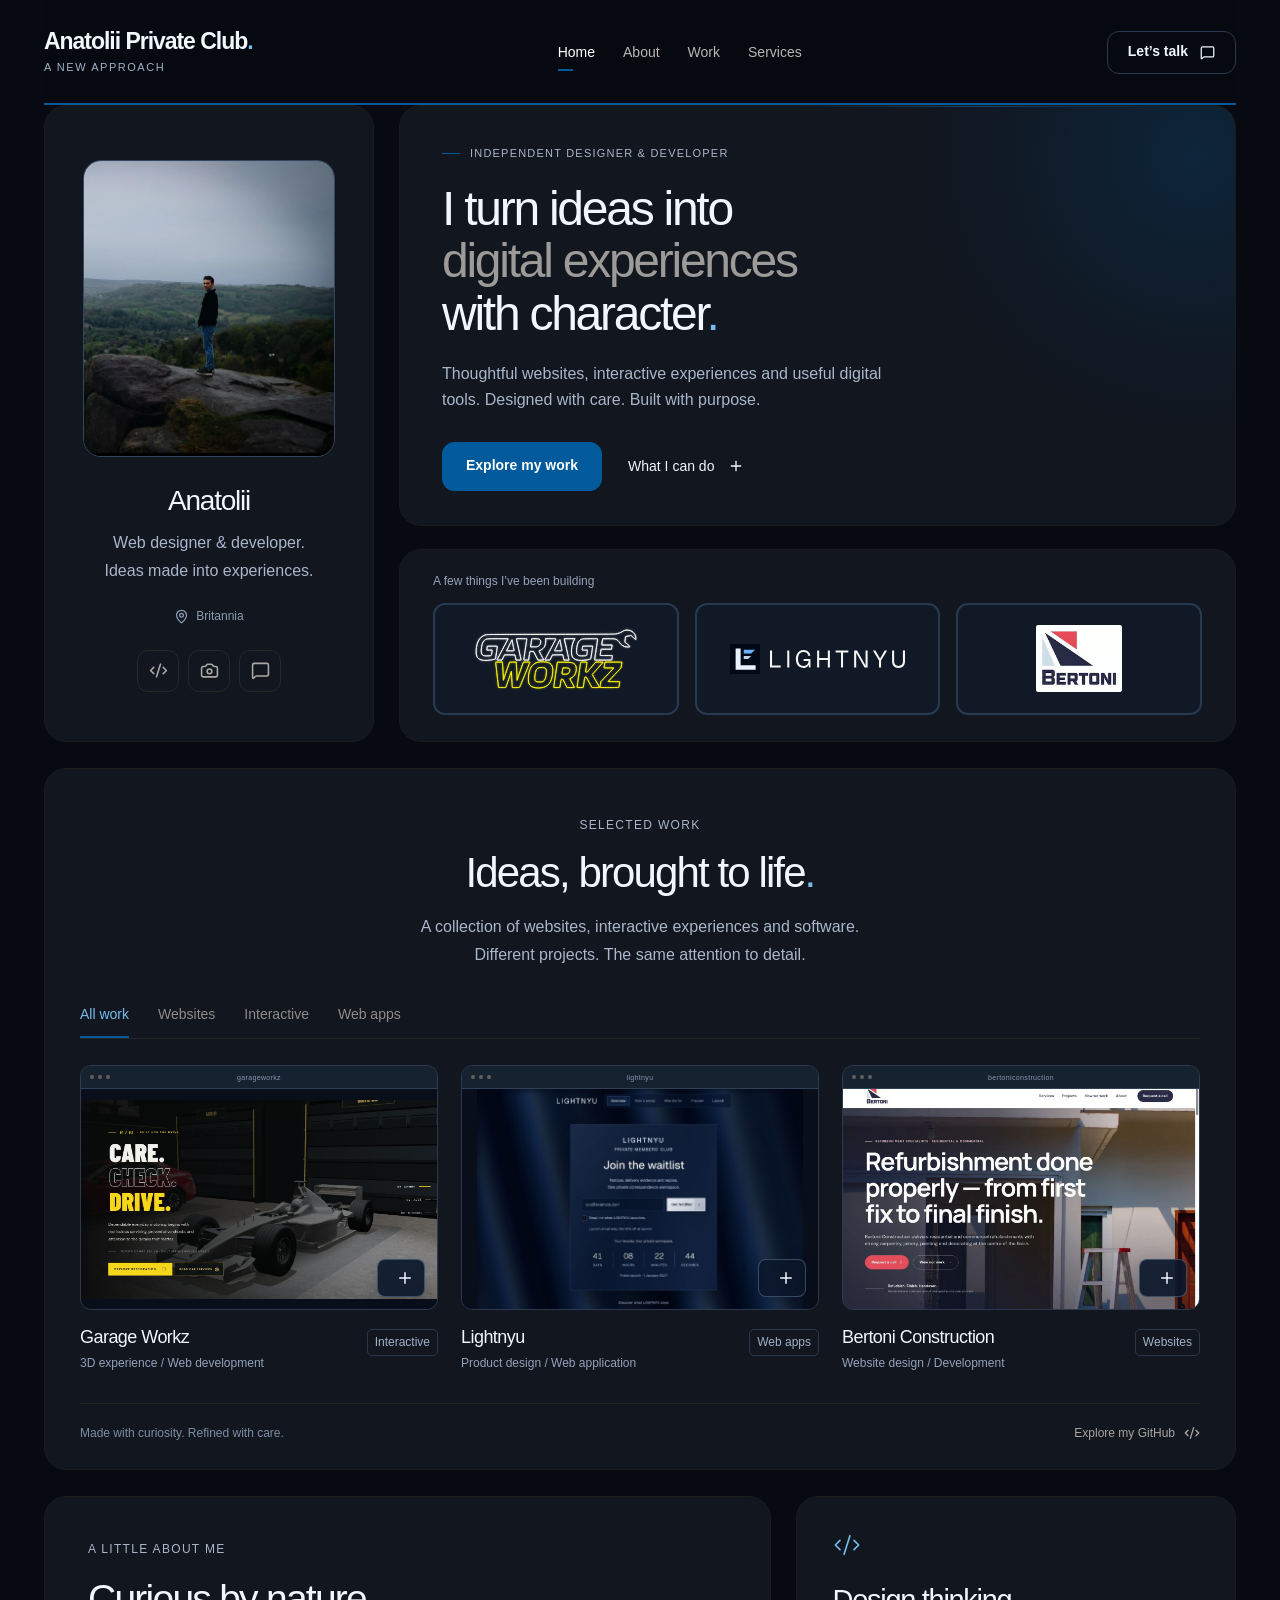
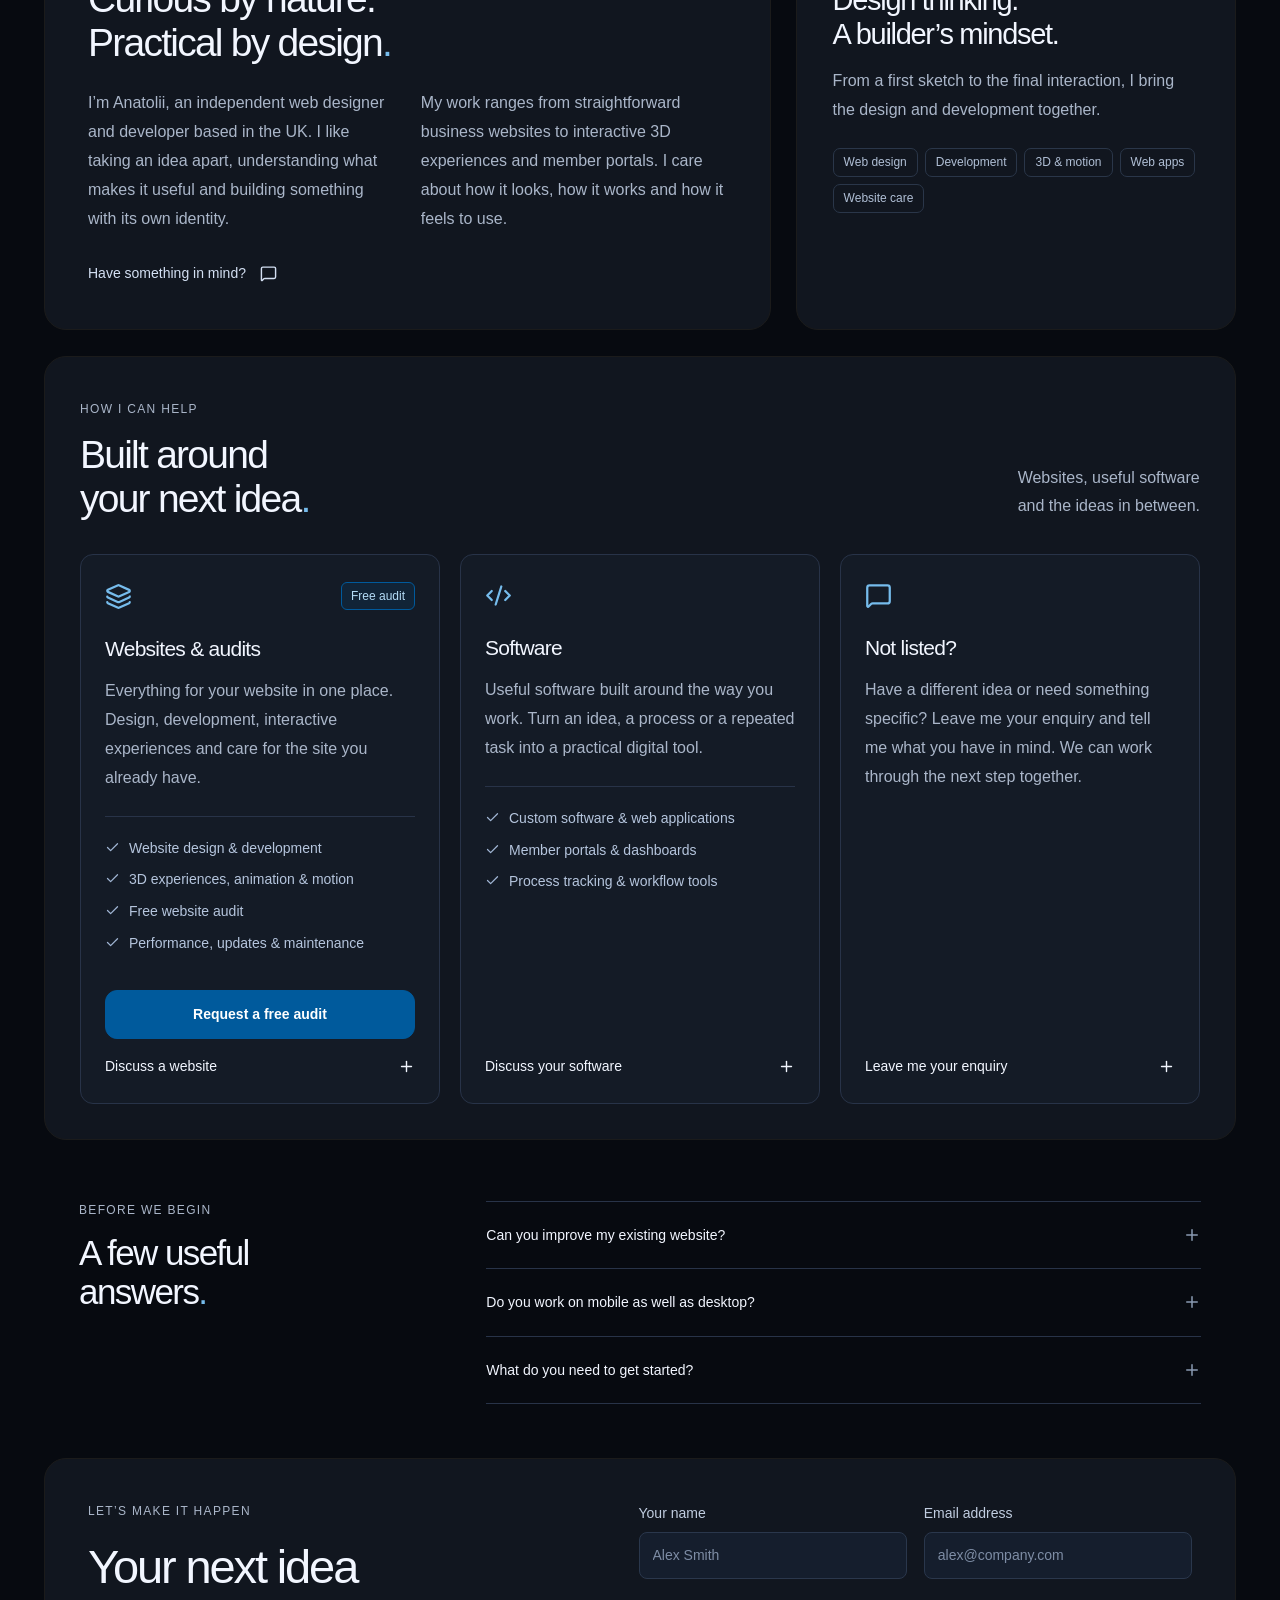
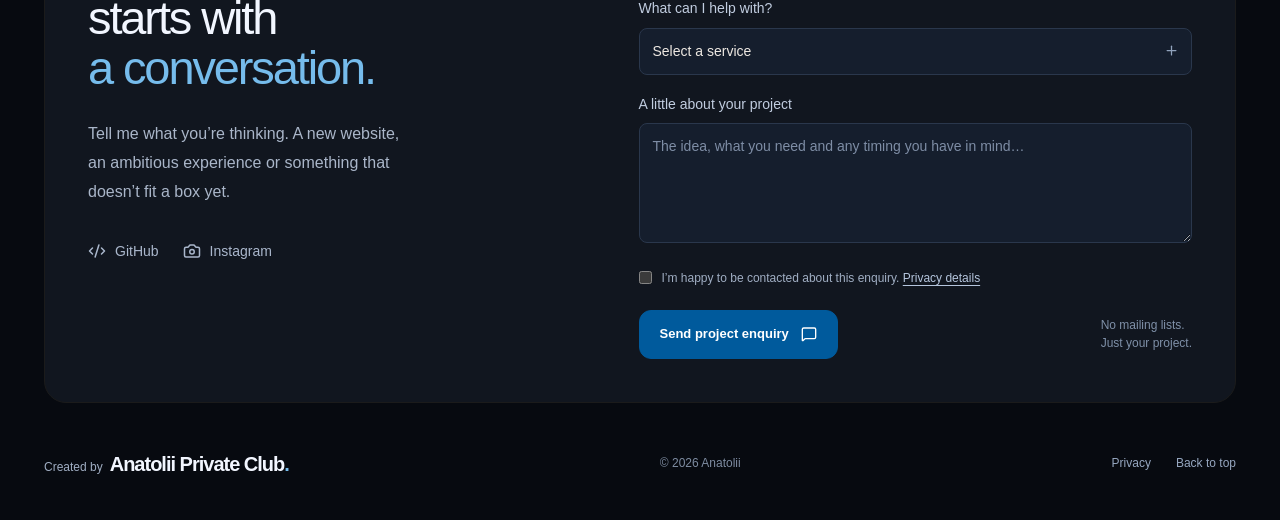
==== commit 2289dcf9: "Add Anatolii Private Club v14 on a dedicated deployment branch" ====
--- a/index.html
+++ b/index.html
@@ -1,3 +1,2 @@
-<!DOCTYPE html><html lang="en"><head><meta charSet="utf-8"/><meta name="viewport" content="width=device-width, initial-scale=1"/><link rel="stylesheet" href="/site-base.css"/><link rel="stylesheet" href="/site-extra.css"/><title>LIGHTNYU — Private members’ club &amp; correspondence workspace</title><meta name="description" content="LIGHTNYU is a browser-based correspondence and document management application. Record, store and access documents, track replies and manage cases in one private workspace."/><link rel="shortcut icon" href="/images/lightnyu-logo-icon.webp"/><link rel="icon" href="/images/lightnyu-logo-icon.webp"/>
-<link rel="stylesheet" href="/waitlist-security.css"/><meta name="lightnyu-release" content="brand-privacy-20261124j"/>
-<link rel="stylesheet" href="/landing-brand-20261124j.css"/></head><body class="antialiased"><div id="root" class="kinetic-grid-content"></div><script type="module" src="/assets/landing-20261124j.js"></script></body></html>+<!DOCTYPE html><html lang="en"><head><meta charSet="utf-8"/><meta name="viewport" content="width=device-width, initial-scale=1"/><link rel="stylesheet" href="/_next/static/css/index.BQGkGoPR.css" data-rsc-css-href="/_next/static/css/index.BQGkGoPR.css" data-precedence="vite-rsc/importer-resources"/><link rel="modulepreload" fetchPriority="low" href="/_next/static/chunks/index-CPXLrnvk.js"/><script src="/_next/static/chunks/rolldown-runtime-C60lm6uB.js" type="module" async=""></script><script src="/_next/static/chunks/framework-D_rUT4EX.js" type="module" async=""></script><link rel="modulepreload" href="/_next/static/chunks/layout-segment-context-VMV3japw.js" crossorigin=""/><link rel="modulepreload" href="/_next/static/chunks/page-BIT88SoY.js" crossorigin=""/><title>Anatolii Private Club — A New Approach</title><meta name="description" content="Thoughtful websites, interactive experiences and useful digital tools. Explore selected work and services by Anatolii."/><link rel="shortcut icon" href="/favicon.svg"/><link rel="icon" href="/favicon.svg"/><script>Object.assign(((self[Symbol.for("vinext.navigationRuntime")]??={bootstrap:{routeManifest:null},functions:{}}).bootstrap.rsc??={rsc:[]}),{params:{},nav:{"pathname":"/","searchParams":[]}})</script><link rel="modulepreload" href="/_next/static/chunks/index-CPXLrnvk.js" />
+</head><body class="antialiased"><a class="skip-link" href="#main">Skip to content</a><header class="header wrap"><a href="#home" class="club-brand" aria-label="Anatolii Private Club home"><span class="brand-name">Anatolii Private Club<span class="accent">.</span></span><span class="brand-subtitle">A New Approach</span></a><nav class="navigation" aria-label="Main navigation"><a href="#home" class="active">Home</a><a href="#about" class="">About</a><a href="#work" class="">Work</a><a href="#services" class="">Services</a><a href="#contact" class="mobile-contact">Contact</a></nav><a class="button button-outline header-cta" href="#contact">Let’s talk <svg xmlns="http://www.w3.org/2000/svg" width="15" height="15" viewBox="0 0 24 24" fill="none" stroke="currentColor" stroke-width="2" stroke-linecap="round" stroke-linejoin="round" class="lucide lucide-message-square" aria-hidden="true"><path d="M22 17a2 2 0 0 1-2 2H6.828a2 2 0 0 0-1.414.586l-2.202 2.202A.71.71 0 0 1 2 21.286V5a2 2 0 0 1 2-2h16a2 2 0 0 1 2 2z"></path></svg></a><button class="menu-button" aria-label="Open menu" aria-expanded="false"><svg xmlns="http://www.w3.org/2000/svg" width="24" height="24" viewBox="0 0 24 24" fill="none" stroke="currentColor" stroke-width="2" stroke-linecap="round" stroke-linejoin="round" class="lucide lucide-menu" aria-hidden="true"><path d="M4 5h16"></path><path d="M4 12h16"></path><path d="M4 19h16"></path></svg></button></header><main id="main" class="wrap"><section class="hero" id="home" aria-label="Introduction"><aside class="profile panel"><div class="profile-portrait"><img src="/assets/profile/anatolii-outdoors.webp" alt="Anatolii overlooking a green valley from a rocky viewpoint" width="1015" height="1197" fetchPriority="high"/></div><div class="profile-info"><h2>Anatolii</h2><p>Web designer &amp; developer.<br/> Ideas made into experiences.</p></div><div class="profile-location"><svg xmlns="http://www.w3.org/2000/svg" width="15" height="15" viewBox="0 0 24 24" fill="none" stroke="currentColor" stroke-width="2" stroke-linecap="round" stroke-linejoin="round" class="lucide lucide-map-pin" aria-hidden="true"><path d="M20 10c0 4.993-5.539 10.193-7.399 11.799a1 1 0 0 1-1.202 0C9.539 20.193 4 14.993 4 10a8 8 0 0 1 16 0"></path><circle cx="12" cy="10" r="3"></circle></svg> Britannia</div><div class="socials"><a href="https://github.com/Lightnyu" aria-label="Anatolii on GitHub" target="_blank" rel="noopener noreferrer"><svg xmlns="http://www.w3.org/2000/svg" width="19" height="19" viewBox="0 0 24 24" fill="none" stroke="currentColor" stroke-width="2" stroke-linecap="round" stroke-linejoin="round" class="lucide lucide-code-xml" aria-hidden="true"><path d="m18 16 4-4-4-4"></path><path d="m6 8-4 4 4 4"></path><path d="m14.5 4-5 16"></path></svg></a><a href="https://www.instagram.com/tolea.molnic/" aria-label="Anatolii on Instagram" target="_blank" rel="noopener noreferrer"><svg xmlns="http://www.w3.org/2000/svg" width="19" height="19" viewBox="0 0 24 24" fill="none" stroke="currentColor" stroke-width="2" stroke-linecap="round" stroke-linejoin="round" class="lucide lucide-camera" aria-hidden="true"><path d="M13.997 4a2 2 0 0 1 1.76 1.05l.486.9A2 2 0 0 0 18.003 7H20a2 2 0 0 1 2 2v9a2 2 0 0 1-2 2H4a2 2 0 0 1-2-2V9a2 2 0 0 1 2-2h1.997a2 2 0 0 0 1.759-1.048l.489-.904A2 2 0 0 1 10.004 4z"></path><circle cx="12" cy="13" r="3"></circle></svg></a><a href="#contact" aria-label="Contact Anatolii"><svg xmlns="http://www.w3.org/2000/svg" width="19" height="19" viewBox="0 0 24 24" fill="none" stroke="currentColor" stroke-width="2" stroke-linecap="round" stroke-linejoin="round" class="lucide lucide-message-square" aria-hidden="true"><path d="M22 17a2 2 0 0 1-2 2H6.828a2 2 0 0 0-1.414.586l-2.202 2.202A.71.71 0 0 1 2 21.286V5a2 2 0 0 1 2-2h16a2 2 0 0 1 2 2z"></path></svg></a></div></aside><div class="hero-right"><div class="hero-main panel"><p class="eyebrow"><span class="tiny-dash"></span>Independent designer &amp; developer</p><h1>I turn ideas into<br/><span class="muted-heading">digital experiences</span><br/>with character<span class="accent">.</span></h1><p class="hero-description">Thoughtful websites, interactive experiences and useful digital tools. Designed with care. Built with purpose.</p><div class="hero-actions"><a href="#work" class="button button-primary">Explore my work</a><a class="text-link" href="#services">What I can do <svg xmlns="http://www.w3.org/2000/svg" width="16" height="16" viewBox="0 0 24 24" fill="none" stroke="currentColor" stroke-width="2" stroke-linecap="round" stroke-linejoin="round" class="lucide lucide-plus" aria-hidden="true"><path d="M5 12h14"></path><path d="M12 5v14"></path></svg></a></div></div><div class="project-strip panel"><p class="strip-label">A few things I’ve been building</p><div class="project-names" role="group" aria-label="Selected brands and projects"><button type="button" aria-label="Open Garage Workz project" class="project-brand-button brand-button brand-garage"><span class="project-brand-content"><img class="brand-asset" src="/assets/brands/garage-workz.svg" alt="Garage Workz" width="176" height="74"/></span></button><button type="button" aria-label="Open Lightnyu project" class="project-brand-button brand-button brand-lightnyu"><span class="project-brand-content"><span class="brand-lockup"><img class="brand-symbol" src="/assets/brands/lightnyu-mark.svg" alt="" width="30" height="30"/><img class="brand-wordmark" src="/assets/brands/lightnyu-wordmark.svg" alt="Lightnyu" width="135" height="20"/></span></span></button><button type="button" aria-label="Open Bertoni Construction project" class="project-brand-button brand-button brand-bertoni"><span class="project-brand-content"><img class="brand-asset" src="/assets/brands/bertoni.png" alt="Bertoni Construction" width="86" height="67"/></span></button></div></div></div></section><section id="work" class="work-section panel section-space"><div class="section-heading centered"><p class="eyebrow">Selected work</p><h2>Ideas, brought to life<span class="accent">.</span></h2><p>A collection of websites, interactive experiences and software.<br class="desktop-break"/> Different projects. The same attention to detail.</p></div><div class="filters" role="group" aria-label="Filter projects"><button class="selected" aria-pressed="true">All work</button><button class="" aria-pressed="false">Websites</button><button class="" aria-pressed="false">Interactive</button><button class="" aria-pressed="false">Web apps</button></div><div class="project-grid" aria-live="polite"><button class="project-card project-garage" aria-label="View Garage Workz project"><div class="project-image"><div class="browser-bar" aria-hidden="true"><i></i><i></i><i></i><span>garageworkz</span></div><img src="/assets/garage-workz-scroll.jpg" alt="Garage Workz scrolling overview with the Care Check Drive headline and workshop vehicles" loading="lazy" width="800" height="520"/><span class="project-open" aria-hidden="true"><span>View project</span><svg xmlns="http://www.w3.org/2000/svg" width="18" height="18" viewBox="0 0 24 24" fill="none" stroke="currentColor" stroke-width="2" stroke-linecap="round" stroke-linejoin="round" class="lucide lucide-plus" aria-hidden="true"><path d="M5 12h14"></path><path d="M12 5v14"></path></svg></span></div><div class="project-caption"><div><h3>Garage Workz</h3><p>3D experience / Web development</p></div><span class="project-category">Interactive</span></div></button><button class="project-card project-lightnyu" aria-label="View Lightnyu project"><div class="project-image"><div class="browser-bar" aria-hidden="true"><i></i><i></i><i></i><span>lightnyu</span></div><img src="/assets/lightnyu-live.jpg" alt="Lightnyu private members club landing page" loading="lazy" width="800" height="520"/><span class="project-open" aria-hidden="true"><span>View project</span><svg xmlns="http://www.w3.org/2000/svg" width="18" height="18" viewBox="0 0 24 24" fill="none" stroke="currentColor" stroke-width="2" stroke-linecap="round" stroke-linejoin="round" class="lucide lucide-plus" aria-hidden="true"><path d="M5 12h14"></path><path d="M12 5v14"></path></svg></span></div><div class="project-caption"><div><h3>Lightnyu</h3><p>Product design / Web application</p></div><span class="project-category">Web apps</span></div></button><button class="project-card project-bertoni" aria-label="View Bertoni Construction project"><div class="project-image"><div class="browser-bar" aria-hidden="true"><i></i><i></i><i></i><span>bertoniconstruction</span></div><img src="/assets/bertoni.webp" alt="Bertoni Construction refurbishment website with bold editorial headline" loading="lazy" width="800" height="520"/><span class="project-open" aria-hidden="true"><span>View project</span><svg xmlns="http://www.w3.org/2000/svg" width="18" height="18" viewBox="0 0 24 24" fill="none" stroke="currentColor" stroke-width="2" stroke-linecap="round" stroke-linejoin="round" class="lucide lucide-plus" aria-hidden="true"><path d="M5 12h14"></path><path d="M12 5v14"></path></svg></span></div><div class="project-caption"><div><h3>Bertoni Construction</h3><p>Website design / Development</p></div><span class="project-category">Websites</span></div></button></div><div class="work-foot"><span>Made with curiosity. Refined with care.</span><a href="https://github.com/Lightnyu" target="_blank" rel="noopener noreferrer">Explore my GitHub <svg xmlns="http://www.w3.org/2000/svg" width="16" height="16" viewBox="0 0 24 24" fill="none" stroke="currentColor" stroke-width="2" stroke-linecap="round" stroke-linejoin="round" class="lucide lucide-code-xml" aria-hidden="true"><path d="m18 16 4-4-4-4"></path><path d="m6 8-4 4 4 4"></path><path d="m14.5 4-5 16"></path></svg></a></div></section><section id="about" class="about-section section-space"><div class="about-main panel"><p class="eyebrow">A little about me</p><h2>Curious by nature.<br/>Practical by design<span class="accent">.</span></h2><div class="about-copy"><p>I’m Anatolii, an independent web designer and developer based in the UK. I like taking an idea apart, understanding what makes it useful and building something with its own identity.</p><p>My work ranges from straightforward business websites to interactive 3D experiences and member portals. I care about how it looks, how it works and how it feels to use.</p></div><a href="#contact" class="text-link">Have something in mind? <svg xmlns="http://www.w3.org/2000/svg" width="17" height="17" viewBox="0 0 24 24" fill="none" stroke="currentColor" stroke-width="2" stroke-linecap="round" stroke-linejoin="round" class="lucide lucide-message-square" aria-hidden="true"><path d="M22 17a2 2 0 0 1-2 2H6.828a2 2 0 0 0-1.414.586l-2.202 2.202A.71.71 0 0 1 2 21.286V5a2 2 0 0 1 2-2h16a2 2 0 0 1 2 2z"></path></svg></a></div><div class="about-side panel"><span class="icon-box"><svg xmlns="http://www.w3.org/2000/svg" width="28" height="28" viewBox="0 0 24 24" fill="none" stroke="currentColor" stroke-width="1.4" stroke-linecap="round" stroke-linejoin="round" class="lucide lucide-code-xml" aria-hidden="true"><path d="m18 16 4-4-4-4"></path><path d="m6 8-4 4 4 4"></path><path d="m14.5 4-5 16"></path></svg></span><h3>Design thinking.<br/>A builder’s mindset.</h3><p>From a first sketch to the final interaction, I bring the design and development together.</p><div class="skill-tags"><span>Web design</span><span>Development</span><span>3D &amp; motion</span><span>Web apps</span><span>Website care</span></div></div></section><section id="services" class="services-section panel section-space"><div class="section-heading split-heading"><div><p class="eyebrow">How I can help</p><h2>Built around<br/>your next idea<span class="accent">.</span></h2></div><p>Websites, useful software<br class="desktop-break"/> and the ideas in between.</p></div><div class="services-grid"><article class="service-card"><div class="service-topline"><span class="service-icon"><svg xmlns="http://www.w3.org/2000/svg" width="27" height="27" viewBox="0 0 24 24" fill="none" stroke="currentColor" stroke-width="2" stroke-linecap="round" stroke-linejoin="round" class="lucide lucide-layers" aria-hidden="true"><path d="M12.83 2.18a2 2 0 0 0-1.66 0L2.6 6.08a1 1 0 0 0 0 1.83l8.58 3.91a2 2 0 0 0 1.66 0l8.58-3.9a1 1 0 0 0 0-1.83z"></path><path d="M2 12a1 1 0 0 0 .58.91l8.6 3.91a2 2 0 0 0 1.65 0l8.58-3.9A1 1 0 0 0 22 12"></path><path d="M2 17a1 1 0 0 0 .58.91l8.6 3.91a2 2 0 0 0 1.65 0l8.58-3.9A1 1 0 0 0 22 17"></path></svg></span><span class="service-badge">Free audit</span></div><h3>Websites &amp; audits</h3><p>Everything for your website in one place. Design, development, interactive experiences and care for the site you already have.</p><ul><li><svg xmlns="http://www.w3.org/2000/svg" width="15" height="15" viewBox="0 0 24 24" fill="none" stroke="currentColor" stroke-width="2" stroke-linecap="round" stroke-linejoin="round" class="lucide lucide-check" aria-hidden="true"><path d="M20 6 9 17l-5-5"></path></svg>Website design &amp; development</li><li><svg xmlns="http://www.w3.org/2000/svg" width="15" height="15" viewBox="0 0 24 24" fill="none" stroke="currentColor" stroke-width="2" stroke-linecap="round" stroke-linejoin="round" class="lucide lucide-check" aria-hidden="true"><path d="M20 6 9 17l-5-5"></path></svg>3D experiences, animation &amp; motion</li><li><svg xmlns="http://www.w3.org/2000/svg" width="15" height="15" viewBox="0 0 24 24" fill="none" stroke="currentColor" stroke-width="2" stroke-linecap="round" stroke-linejoin="round" class="lucide lucide-check" aria-hidden="true"><path d="M20 6 9 17l-5-5"></path></svg>Free website audit</li><li><svg xmlns="http://www.w3.org/2000/svg" width="15" height="15" viewBox="0 0 24 24" fill="none" stroke="currentColor" stroke-width="2" stroke-linecap="round" stroke-linejoin="round" class="lucide lucide-check" aria-hidden="true"><path d="M20 6 9 17l-5-5"></path></svg>Performance, updates &amp; maintenance</li></ul><div class="service-actions"><button class="button button-primary">Request a free audit</button><button class="text-link">Discuss a website<svg xmlns="http://www.w3.org/2000/svg" width="17" height="17" viewBox="0 0 24 24" fill="none" stroke="currentColor" stroke-width="2" stroke-linecap="round" stroke-linejoin="round" class="lucide lucide-plus" aria-hidden="true"><path d="M5 12h14"></path><path d="M12 5v14"></path></svg></button></div></article><article class="service-card"><div class="service-topline"><span class="service-icon"><svg xmlns="http://www.w3.org/2000/svg" width="27" height="27" viewBox="0 0 24 24" fill="none" stroke="currentColor" stroke-width="2" stroke-linecap="round" stroke-linejoin="round" class="lucide lucide-code-xml" aria-hidden="true"><path d="m18 16 4-4-4-4"></path><path d="m6 8-4 4 4 4"></path><path d="m14.5 4-5 16"></path></svg></span></div><h3>Software</h3><p>Useful software built around the way you work. Turn an idea, a process or a repeated task into a practical digital tool.</p><ul><li><svg xmlns="http://www.w3.org/2000/svg" width="15" height="15" viewBox="0 0 24 24" fill="none" stroke="currentColor" stroke-width="2" stroke-linecap="round" stroke-linejoin="round" class="lucide lucide-check" aria-hidden="true"><path d="M20 6 9 17l-5-5"></path></svg>Custom software &amp; web applications</li><li><svg xmlns="http://www.w3.org/2000/svg" width="15" height="15" viewBox="0 0 24 24" fill="none" stroke="currentColor" stroke-width="2" stroke-linecap="round" stroke-linejoin="round" class="lucide lucide-check" aria-hidden="true"><path d="M20 6 9 17l-5-5"></path></svg>Member portals &amp; dashboards</li><li><svg xmlns="http://www.w3.org/2000/svg" width="15" height="15" viewBox="0 0 24 24" fill="none" stroke="currentColor" stroke-width="2" stroke-linecap="round" stroke-linejoin="round" class="lucide lucide-check" aria-hidden="true"><path d="M20 6 9 17l-5-5"></path></svg>Process tracking &amp; workflow tools</li></ul><div class="service-actions"><button class="text-link">Discuss your software<svg xmlns="http://www.w3.org/2000/svg" width="17" height="17" viewBox="0 0 24 24" fill="none" stroke="currentColor" stroke-width="2" stroke-linecap="round" stroke-linejoin="round" class="lucide lucide-plus" aria-hidden="true"><path d="M5 12h14"></path><path d="M12 5v14"></path></svg></button></div></article><article class="service-card"><div class="service-topline"><span class="service-icon"><svg xmlns="http://www.w3.org/2000/svg" width="27" height="27" viewBox="0 0 24 24" fill="none" stroke="currentColor" stroke-width="2" stroke-linecap="round" stroke-linejoin="round" class="lucide lucide-message-square" aria-hidden="true"><path d="M22 17a2 2 0 0 1-2 2H6.828a2 2 0 0 0-1.414.586l-2.202 2.202A.71.71 0 0 1 2 21.286V5a2 2 0 0 1 2-2h16a2 2 0 0 1 2 2z"></path></svg></span></div><h3>Not listed?</h3><p>Have a different idea or need something specific? Leave me your enquiry and tell me what you have in mind. We can work through the next step together.</p><div class="service-actions"><button class="text-link">Leave me your enquiry<svg xmlns="http://www.w3.org/2000/svg" width="17" height="17" viewBox="0 0 24 24" fill="none" stroke="currentColor" stroke-width="2" stroke-linecap="round" stroke-linejoin="round" class="lucide lucide-plus" aria-hidden="true"><path d="M5 12h14"></path><path d="M12 5v14"></path></svg></button></div></article></div></section><section class="faq-section section-space" aria-label="Common questions"><div class="faq-title"><p class="eyebrow">Before we begin</p><h2>A few useful<br/> answers<span class="accent">.</span></h2></div><div class="faq-list"><details><summary>Can you improve my existing website?<svg xmlns="http://www.w3.org/2000/svg" width="18" height="18" viewBox="0 0 24 24" fill="none" stroke="currentColor" stroke-width="2" stroke-linecap="round" stroke-linejoin="round" class="lucide lucide-plus" aria-hidden="true"><path d="M5 12h14"></path><path d="M12 5v14"></path></svg></summary><p>Yes. We can begin with a review of the current site, agree what is worth keeping and focus the work on the changes that will make the biggest difference.</p></details><details><summary>Do you work on mobile as well as desktop?<svg xmlns="http://www.w3.org/2000/svg" width="18" height="18" viewBox="0 0 24 24" fill="none" stroke="currentColor" stroke-width="2" stroke-linecap="round" stroke-linejoin="round" class="lucide lucide-plus" aria-hidden="true"><path d="M5 12h14"></path><path d="M12 5v14"></path></svg></summary><p>Yes. Layout, navigation, content and interactions are considered for both. For more complex experiences, the mobile version can have its own approach.</p></details><details><summary>What do you need to get started?<svg xmlns="http://www.w3.org/2000/svg" width="18" height="18" viewBox="0 0 24 24" fill="none" stroke="currentColor" stroke-width="2" stroke-linecap="round" stroke-linejoin="round" class="lucide lucide-plus" aria-hidden="true"><path d="M5 12h14"></path><path d="M12 5v14"></path></svg></summary><p>A short description of your business or idea, what you want the website to do, any existing site or references, and an indication of your timing. The project form below is a good place to start.</p></details></div></section><section id="contact" class="contact-section panel section-space"><div class="contact-intro"><p class="eyebrow">Let’s make it happen</p><h2>Your next idea<br/>starts with<br/><span class="accent">a conversation.</span></h2><p>Tell me what you’re thinking. A new website, an ambitious experience or something that doesn’t fit a box yet.</p><div class="contact-socials"><a href="https://github.com/Lightnyu" target="_blank" rel="noopener noreferrer"><svg xmlns="http://www.w3.org/2000/svg" width="18" height="18" viewBox="0 0 24 24" fill="none" stroke="currentColor" stroke-width="2" stroke-linecap="round" stroke-linejoin="round" class="lucide lucide-code-xml" aria-hidden="true"><path d="m18 16 4-4-4-4"></path><path d="m6 8-4 4 4 4"></path><path d="m14.5 4-5 16"></path></svg> GitHub</a><a href="https://www.instagram.com/tolea.molnic/" target="_blank" rel="noopener noreferrer"><svg xmlns="http://www.w3.org/2000/svg" width="18" height="18" viewBox="0 0 24 24" fill="none" stroke="currentColor" stroke-width="2" stroke-linecap="round" stroke-linejoin="round" class="lucide lucide-camera" aria-hidden="true"><path d="M13.997 4a2 2 0 0 1 1.76 1.05l.486.9A2 2 0 0 0 18.003 7H20a2 2 0 0 1 2 2v9a2 2 0 0 1-2 2H4a2 2 0 0 1-2-2V9a2 2 0 0 1 2-2h1.997a2 2 0 0 0 1.759-1.048l.489-.904A2 2 0 0 1 10.004 4z"></path><circle cx="12" cy="13" r="3"></circle></svg> Instagram</a></div></div><div class="form-area"><form><div class="form-row"><label>Your name<input autoComplete="name" placeholder="Alex Smith" required="" maxLength="100" name="name"/></label><label>Email address<input type="email" autoComplete="email" placeholder="alex@company.com" required="" maxLength="254" name="email"/></label></div><label>What can I help with?<span class="select-wrap"><select name="service" required=""><option value="" disabled="" selected="">Select a service</option><option>Websites &amp; audits</option><option>Free website audit</option><option>Software</option><option>Something else</option></select><svg xmlns="http://www.w3.org/2000/svg" width="15" height="15" viewBox="0 0 24 24" fill="none" stroke="currentColor" stroke-width="2" stroke-linecap="round" stroke-linejoin="round" class="lucide lucide-plus" aria-hidden="true"><path d="M5 12h14"></path><path d="M12 5v14"></path></svg></span></label><label>A little about your project<textarea name="message" placeholder="The idea, what you need and any timing you have in mind…" required="" minLength="20" maxLength="5000" rows="4"></textarea></label><div class="honeypot" aria-hidden="true"><label>Company website<input tabindex="-1" autoComplete="off" name="website"/></label></div><label class="consent"><input type="checkbox" required="" name="consent" value="yes"/><span>I’m happy to be contacted about this enquiry. <button type="button">Privacy details</button></span></label><div class="form-bottom"><button type="submit" class="button button-primary">Send project enquiry<svg xmlns="http://www.w3.org/2000/svg" width="16" height="16" viewBox="0 0 24 24" fill="none" stroke="currentColor" stroke-width="2" stroke-linecap="round" stroke-linejoin="round" class="lucide lucide-message-square" aria-hidden="true"><path d="M22 17a2 2 0 0 1-2 2H6.828a2 2 0 0 0-1.414.586l-2.202 2.202A.71.71 0 0 1 2 21.286V5a2 2 0 0 1 2-2h16a2 2 0 0 1 2 2z"></path></svg></button><span>No mailing lists.<br/>Just your project.</span></div></form></div></section></main><footer class="footer wrap"><a href="#home" class="creator-signature">Created by <span>Anatolii Private Club<span class="accent">.</span></span></a><p>© <!-- -->2026<!-- --> Anatolii</p><div><button>Privacy</button><a href="#home">Back to top</a></div></footer><dialog aria-labelledby="project-dialog-title" class="project-dialog"></dialog><dialog aria-labelledby="privacy-dialog-title" class="privacy-dialog"><div class="dialog-content"><button class="dialog-close" aria-label="Close privacy details"><svg xmlns="http://www.w3.org/2000/svg" width="24" height="24" viewBox="0 0 24 24" fill="none" stroke="currentColor" stroke-width="2" stroke-linecap="round" stroke-linejoin="round" class="lucide lucide-x" aria-hidden="true"><path d="M18 6 6 18"></path><path d="m6 6 12 12"></path></svg></button><p class="eyebrow">Your information</p><h2 id="privacy-dialog-title">A little privacy clarity.</h2><p>The enquiry form stores your name, email address, chosen service and message so Anatolii can review and respond to your project enquiry. Please leave sensitive information out of your message.</p><p>Your details are not added to a marketing list. This website does not use advertising trackers or set marketing cookies. Hosting services may process essential technical data to deliver the website and protect it from abuse.</p><p>To request access to or deletion of an enquiry, contact Anatolii through the Instagram profile linked on this site and quote the email used in your enquiry. Please do not put private details in a public comment.</p></div></dialog><script type="module" src="/_next/static/chunks/index-CPXLrnvk.js" id="_R_" async=""></script><script>((self[Symbol.for("vinext.navigationRuntime")]??={bootstrap:{routeManifest:null},functions:{}}).bootstrap.rsc??={rsc:[]}).rsc.push("2:I[\"8c0f216c4604\",[],\"Children\",1]\n")</script><script>((self[Symbol.for("vinext.navigationRuntime")]??={bootstrap:{routeManifest:null},functions:{}}).bootstrap.rsc??={rsc:[]}).rsc.push("3:I[\"593f344dc510\",[],\"GlobalErrorBoundary\",1]\n")</script><script>((self[Symbol.for("vinext.navigationRuntime")]??={bootstrap:{routeManifest:null},functions:{}}).bootstrap.rsc??={rsc:[]}).rsc.push("4:I[\"0b874ad30386\",[],\"default\",1]\n")</script><script>((self[Symbol.for("vinext.navigationRuntime")]??={bootstrap:{routeManifest:null},functions:{}}).bootstrap.rsc??={rsc:[]}).rsc.push("5:I[\"593f344dc510\",[],\"ErrorBoundary\",1]\n")</script><script>((self[Symbol.for("vinext.navigationRuntime")]??={bootstrap:{routeManifest:null},functions:{}}).bootstrap.rsc??={rsc:[]}).rsc.push("6:I[\"15c18cfaeeff\",[],\"LayoutSegmentProvider\",1]\n")</script><script>((self[Symbol.for("vinext.navigationRuntime")]??={bootstrap:{routeManifest:null},functions:{}}).bootstrap.rsc??={rsc:[]}).rsc.push("7:I[\"8c0f216c4604\",[],\"Slot\",1]\n")</script><script>((self[Symbol.for("vinext.navigationRuntime")]??={bootstrap:{routeManifest:null},functions:{}}).bootstrap.rsc??={rsc:[]}).rsc.push("8:I[\"593f344dc510\",[],\"NotFoundBoundary\",1]\n")</script><script>((self[Symbol.for("vinext.navigationRuntime")]??={bootstrap:{routeManifest:null},functions:{}}).bootstrap.rsc??={rsc:[]}).rsc.push("9:I[\"9276801271d6\",[],\"AppRouterScrollTarget\",1]\n")</script><script>((self[Symbol.for("vinext.navigationRuntime")]??={bootstrap:{routeManifest:null},functions:{}}).bootstrap.rsc??={rsc:[]}).rsc.push("a:I[\"593f344dc510\",[],\"RedirectBoundary\",1]\n")</script><script>((self[Symbol.for("vinext.navigationRuntime")]??={bootstrap:{routeManifest:null},functions:{}}).bootstrap.rsc??={rsc:[]}).rsc.push(":HL[\"/_next/static/css/index.BQGkGoPR.css\",\"style\"     ]\n")</script><script>((self[Symbol.for("vinext.navigationRuntime")]??={bootstrap:{routeManifest:null},functions:{}}).bootstrap.rsc??={rsc:[]}).rsc.push("0:{\"page:/\":\"$L1\",\"layout:/\":[[[\"$\",\"link\",\"css:/_next/static/css/index.BQGkGoPR.css\",{\"rel\":\"stylesheet\",\"precedence\":\"vite-rsc/importer-resources\",\"href\":\"/_next/static/css/index.BQGkGoPR.css\",\"data-rsc-css-href\":\"/_next/static/css/index.BQGkGoPR.css\"}],\"$undefined\"],[\"$\",\"html\",null,{\"lang\":\"en\",\"children\":[\"$\",\"body\",null,{\"className\":\"antialiased\",\"children\":[\"$\",\"$L2\",null,{}]}]}]],\"route:/\":[[[\"$\",\"meta\",null,{\"charSet\":\"utf-8\"}],[[\"$\",\"title\",\"0\",{\"children\":\"Anatolii Private Club — A New Approach\"}],[\"$\",\"meta\",\"1\",{\"name\":\"description\",\"content\":\"Thoughtful websites, interactive experiences and useful digital tools. Explore selected work and services by Anatolii.\"}],[\"$\",\"link\",\"2\",{\"data-vinext-streamed-icon\":\"$undefined\",\"rel\":\"shortcut icon\",\"href\":\"/favicon.svg\",\"type\":\"$undefined\",\"sizes\":\"$undefined\",\"color\":\"$undefined\",\"media\":\"$undefined\",\"fetchPriority\":\"$undefined\"}],[\"$\",\"link\",\"3\",{\"data-vinext-streamed-icon\":\"$undefined\",\"rel\":\"icon\",\"href\":\"/favicon.svg\",\"type\":\"$undefined\",\"sizes\":\"$undefined\",\"color\":\"$undefined\",\"media\":\"$undefined\",\"fetchPriority\":\"$undefined\"}]],[[\"$\",\"meta\",\"0\",{\"name\":\"viewport\",\"content\":\"width=device-width, initial-scale=1\"}]]],[\"$\",\"$L3\",null,{\"fallback\":\"$4\",\"children\":[\"$\",\"$L5\",null,{\"fallback\":\"$4\",\"children\":[\"$\",\"$L6\",null,{\"providerId\":\"layout:/\",\"segmentMap\":{\"children\":[]},\"children\":[\"$\",\"$L7\",null,{\"id\":\"layout:/\",\"parallelSlots\":\"$undefined\",\"children\":[\"$\",\"$L8\",null,{\"resetKey\":\"\",\"fallback\":[[\"$\",\"title\",null,{\"children\":\"404: This page could not be found.\"}],[\"$\",\"div\",null,{\"style\":{\"fontFamily\":\"system-ui,\\\"Segoe UI\\\",Roboto,Helvetica,Arial,sans-serif,\\\"Apple Color Emoji\\\",\\\"Segoe UI Emoji\\\"\",\"height\":\"100vh\",\"textAlign\":\"center\",\"display\":\"flex\",\"flexDirection\":\"column\",\"alignItems\":\"center\",\"justifyContent\":\"center\"},\"children\":[\"$\",\"div\",null,{\"children\":[[\"$\",\"style\",null,{\"dangerouslySetInnerHTML\":{\"__html\":\"body{color:#000;background:#fff;margin:0}.next-error-h1{border-right:1px solid rgba(0,0,0,.3)}@media (prefers-color-scheme:dark){body{color:#fff;background:#000}.next-error-h1{border-right:1px solid rgba(255,255,255,.3)}}\"}}],[\"$\",\"h1\",null,{\"className\":\"next-error-h1\",\"style\":{\"display\":\"inline-block\",\"margin\":\"0 20px 0 0\",\"padding\":\"0 23px 0 0\",\"fontSize\":24,\"fontWeight\":500,\"verticalAlign\":\"top\",\"lineHeight\":\"49px\"},\"children\":404}],[\"$\",\"div\",null,{\"style\":{\"display\":\"inline-block\"},\"children\":[\"$\",\"h2\",null,{\"style\":{\"fontSize\":14,\"fontWeight\":400,\"lineHeight\":\"49px\",\"margin\":0},\"children\":\"This page could not be found.\"}]}]]}]}]],\"children\":[\"$\",\"$L9\",null,{\"children\":[\"$\",\"$La\",null,{\"children\":[[\"$\",\"$L6\",null,{\"providerId\":\"page:/\",\"segmentMap\":{\"children\":[\"__PAGE__\"]},\"children\":[\"$\",\"$L7\",null,{\"id\":\"page:/\"}]}],null]}]}]}]}]}]}]}],null,null],\"__route\":\"route:/\",\"__interceptionContext\":null,\"__layoutIds\":[\"layout:/\"],\"__rootLayout\":\"/\",\"__bfcacheSegmentIdentities\":{\"layout:/\":\"[\\\"layout\\\",\\\"layout:/\\\",\\\"root-boundary:/\\\",\\\"\\\"]\",\"page:/\":\"[\\\"page\\\",\\\"page:/\\\",\\\"root-boundary:/\\\",\\\"\\\"]\"},\"__srcPage\":[\"page\"],\"__layoutFlags\":{\"layout:/\":\"s\"},\"__artifactCompatibility\":{\"schemaVersion\":1,\"graphVersion\":\"app-route-graph:1177fd80f83fa7b0\",\"deploymentVersion\":\"1ec7f804-9515-4fbb-81f1-d7e3d9dd539b\",\"appElementsSchemaVersion\":1,\"rscPayloadSchemaVersion\":1,\"rootBoundaryId\":\"/\",\"renderEpoch\":null},\"__dynamicStaleTime\":0}\n")</script><script>((self[Symbol.for("vinext.navigationRuntime")]??={bootstrap:{routeManifest:null},functions:{}}).bootstrap.rsc??={rsc:[]}).rsc.push("b:I[\"6efdf509a785\",[],\"default\",1]\n")</script><script>((self[Symbol.for("vinext.navigationRuntime")]??={bootstrap:{routeManifest:null},functions:{}}).bootstrap.rsc??={rsc:[]}).rsc.push("1:[\"$\",\"$Lb\",null,{\"params\":\"$@c\",\"searchParams\":\"$@d\"}]\n")</script><script>((self[Symbol.for("vinext.navigationRuntime")]??={bootstrap:{routeManifest:null},functions:{}}).bootstrap.rsc??={rsc:[]}).rsc.push("c:{}\n")</script><script>((self[Symbol.for("vinext.navigationRuntime")]??={bootstrap:{routeManifest:null},functions:{}}).bootstrap.rsc??={rsc:[]}).rsc.push("d:{}\n")</script><script>Object.assign(((self[Symbol.for("vinext.navigationRuntime")]??={bootstrap:{routeManifest:null},functions:{}}).bootstrap.rsc??={rsc:[]}),{"initialCacheKind":"dynamic","dynamicStaleTimeSeconds":0});((self[Symbol.for("vinext.navigationRuntime")]??={bootstrap:{routeManifest:null},functions:{}}).bootstrap.rsc??={rsc:[]}).done=true</script></body></html>
